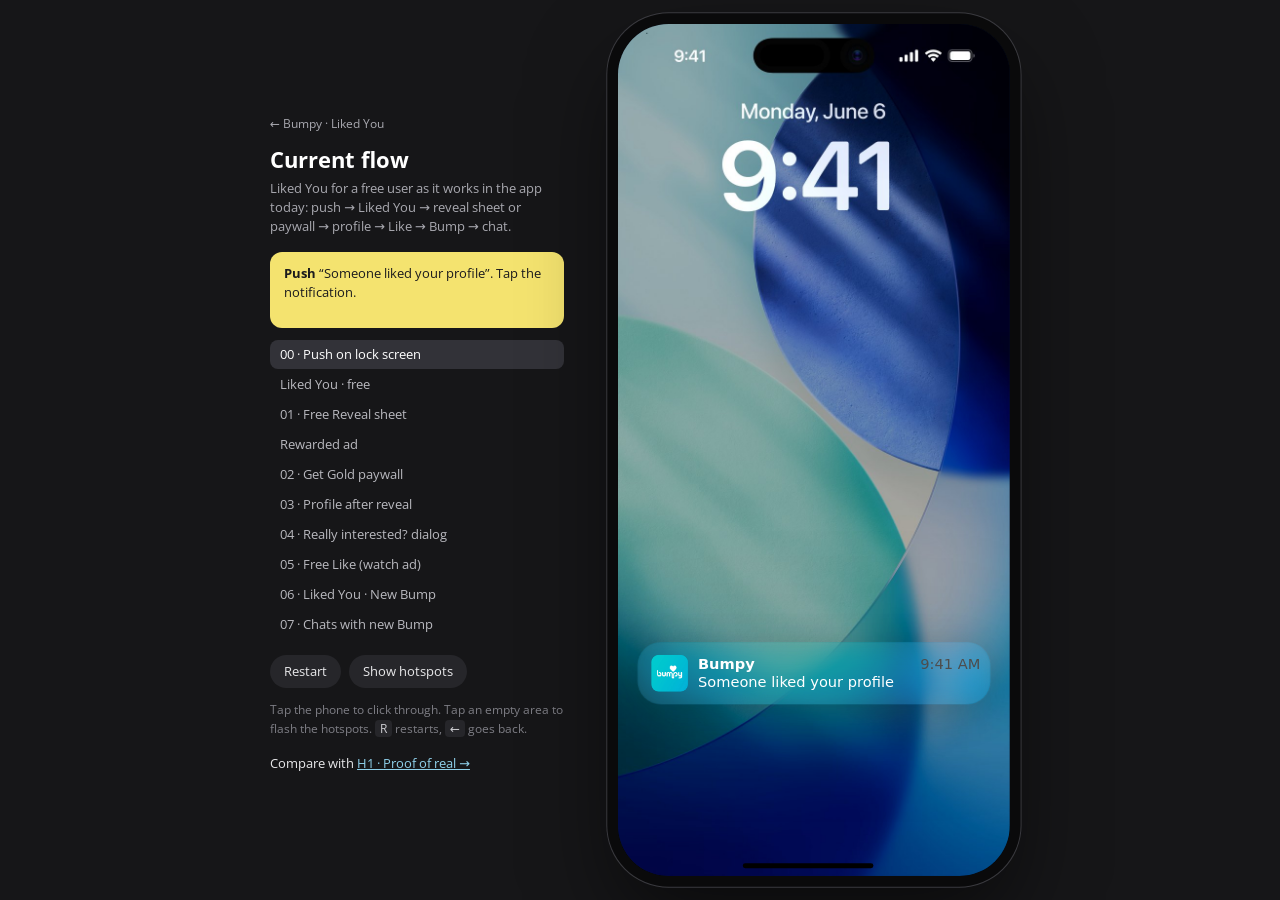
==== current/index.html @ 5156c0c7 "Add current-flow and H1 click-through prototypes HTML/CSS prototypes generated from the Figma file o" ====
<!doctype html>
<html lang="en">
<head>
<meta charset="utf-8">
<meta name="viewport" content="width=device-width, initial-scale=1, viewport-fit=cover">
<title>Bumpy · Liked You · current flow</title>
<link rel="stylesheet" href="../css/tokens.css">
<link rel="stylesheet" href="../css/ui.css">
</head>
<body>
<main class="stage">
  <aside class="panel">
    <a class="back-link" href="../">← Bumpy · Liked You</a>
    <h1>Current flow</h1>
    <p class="lead">Liked You for a free user as it works in the app today: push → Liked You → reveal sheet or paywall → profile → Like → Bump → chat.</p>
    
    <div class="note" id="note" aria-live="polite"></div>
    <ol class="screens" id="screens"></ol>
    <div class="row">
      <button class="chip-btn" id="restart" type="button">Restart</button>
      <button class="chip-btn" id="hotspots" type="button" aria-pressed="false">Show hotspots</button>
    </div>
    <p class="hint">Tap the phone to click through. Tap an empty area to flash the hotspots. <kbd>R</kbd> restarts, <kbd>←</kbd> goes back.</p>
    <p class="other">Compare with <a href="../h1/">H1 · Proof of real →</a></p>
  </aside>
  <div class="device-wrap"><div class="device" id="device">
<section class="screen" id="s-209-1763" data-id="209:1763" data-slug="00-push-on-lock-screen" data-title="00 · Push on lock screen" style="background:var(--color-bg-inverse)"><div class="n home-ind" data-name="Home Indicator" style="left:0px;top:840px;width:390px;height:34px"><i></i></div><div class="n lockscreen" data-name="Lock Screen" style="left:0;top:0;width:402px;height:874px"></div><div class="n hot" data-name="Notifications" data-go="25:303" data-tt="dissolve" data-dir="" data-td="0.25" style="left:0px;top:614px;width:402px;height:104px;border-radius:5px"><div class="n" data-name="Shadow" style="left:0px;top:-10px;width:402px;height:131px;background:rgb(0 0 0 / 0.05);filter:blur(50px)"></div><div class="n" data-name="Notification - Collapsed" style="left:20px;top:20px;width:362px;height:64px;border-radius:24px"><div class="n" data-name="Clear Glass" style="left:0px;top:0px;width:362px;height:64px"><div class="n" data-name="Glass Effect" style="left:0px;top:0px;width:362px;height:64px;border-radius:24px;background:rgb(255 255 255 / 0.07);box-shadow:0px 8px 40px 0px rgb(0 0 0 / 0.2);-webkit-backdrop-filter:blur(14px) saturate(1.8);backdrop-filter:blur(14px) saturate(1.8)"></div></div><div class="n" data-name="Icon" style="left:14px;top:13px;width:38px;height:38px;overflow:hidden"><div class="n" data-name="Custom-Icon-Default" style="left:0px;top:0px;width:38px;height:38px;border-radius:8px;background:url('../assets/img/app-icon.png') center / cover no-repeat"></div></div><div class="n" data-name="Frame" style="left:62px;top:15px;width:286px;height:35px"><div class="n" data-name="Title and Description" style="left:0px;top:0px;width:218px;height:35px"><div class="n" data-name="Title" style="left:0px;top:0px;width:236px;height:18px;font-family:-apple-system, BlinkMacSystemFont, 'SF Pro Text', system-ui, sans-serif;font-weight:600;font-size:15px;line-height:17px;color:#ffffff">Bumpy</div><div class="n" data-name="Description" style="left:0px;top:17px;width:310px;height:18px;font-family:-apple-system, BlinkMacSystemFont, 'SF Pro Text', system-ui, sans-serif;font-weight:400;font-size:15px;line-height:18px;color:#ffffff">Someone liked your profile</div></div><div class="n" data-name="Time and Image" style="left:228px;top:0px;width:58px;height:17px"><div class="n" data-name="Time" style="left:0px;top:0px;width:58px;height:17px"><div class="n" data-name="Time" style="left:0px;top:0px;width:58px;height:17px;font-family:-apple-system, BlinkMacSystemFont, 'SF Pro Text', system-ui, sans-serif;font-weight:400;font-size:15px;line-height:17px;color:#4d4d4d;text-align:right;white-space:nowrap">9:41 AM</div></div></div></div></div></div></section>
<section class="screen" id="s-25-303" data-id="25:303" data-slug="liked-you-free" data-title="Liked You · free" style="background:var(--color-bg-screen)"><div class="n" data-name="Likes Grid" style="left:16px;top:328px;width:370px;height:528px"><div class="n hot" data-name="Like Card · Blurred" data-go="53:897" data-tt="move_in" data-dir="top" data-td="0.3" style="left:0px;top:0px;width:181px;height:260px;border-radius:12px;overflow:hidden;background:var(--color-bg-placeholder)"><div class="n" data-name="Photo" style="left:0px;top:0px;width:181px;height:260px;overflow:hidden;background:url('../assets/photos/ayesha.jpg') center / cover no-repeat"></div><div class="n" data-name="Blur" style="left:0px;top:0px;width:181px;height:260px;overflow:hidden;background:var(--color-overlay-blur);-webkit-backdrop-filter:var(--blur-24);backdrop-filter:var(--blur-24)"></div><img class="n flag" data-name="Flag" alt="" src="../assets/flags/be.png" style="left:12px;top:12px;width:28px;height:28px"><div class="n" data-name="Info" style="left:12px;top:192px;width:157px;height:56px"><div class="n" data-name="Interest Tag" style="left:0px;top:0px;width:125px;height:32px;border-radius:9999px;background:var(--color-tag-interest)"><img class="n" data-name="Emoji" alt="" src="../assets/emoji/biking.png" style="left:8px;top:8px;width:16px;height:16px"><div class="n t-body-12-regular" data-name="Label" style="left:28px;top:8px;width:89px;height:16px;color:var(--color-text-primary);white-space:nowrap">Healthy lifestyle</div><div class="n" data-name="Shared Avatar" style="left:116px;top:-8px;width:24px;height:24px;border-radius:9999px;overflow:hidden;background:url('../assets/photos/avatar.jpg') center / cover no-repeat;box-shadow:inset 0 0 0 1px var(--color-bg-surface)"></div></div><div class="n" data-name="Profile Meta" style="left:0px;top:40px;width:157px;height:16px"><div class="n" data-name="Name" style="left:0px;top:4px;width:76px;height:8px;border-radius:4px;background:var(--color-bg-placeholder)"></div><img class="n" data-name="Verified" alt="" src="../assets/icons/verified.png" style="left:80px;top:0px;width:16px;height:16px"><img class="n" data-name="Online" alt="" src="../assets/icons/online.png" style="left:100px;top:0px;width:16px;height:16px"></div></div></div><div class="n hot" data-name="Like Card · Revealed" data-go="53:897" data-tt="move_in" data-dir="top" data-td="0.3" style="left:189px;top:0px;width:181px;height:260px;border-radius:12px;overflow:hidden;background:var(--color-bg-placeholder)"><div class="n" data-name="Photo" style="left:0px;top:0px;width:181px;height:260px;overflow:hidden;background:url('../assets/photos/jack.jpg') center / cover no-repeat"></div><img class="n flag" data-name="Flag" alt="" src="../assets/flags/cl.png" style="left:12px;top:12px;width:28px;height:28px"><div class="n" data-name="Info" style="left:12px;top:232px;width:157px;height:16px"><div class="n" data-name="Profile Meta" style="left:0px;top:0px;width:157px;height:16px"><div class="n" data-name="Name &amp; Age" style="left:0px;top:0px;width:47px;height:16px;overflow:hidden"><div class="n t-body-12-bold" data-name="Name" style="left:0px;top:0px;width:29px;height:16px;color:var(--color-text-on-media);white-space:nowrap">Jack,</div><div class="n t-body-12-bold" data-name="Age" style="left:33px;top:0px;width:14px;height:16px;color:var(--color-text-on-media);white-space:nowrap">30</div></div><img class="n" data-name="Verified" alt="" src="../assets/icons/verified.png" style="left:51px;top:0px;width:16px;height:16px"><img class="n" data-name="Online" alt="" src="../assets/icons/online.png" style="left:71px;top:0px;width:16px;height:16px"></div></div></div><div class="n hot" data-name="Like Card · Revealed" data-go="53:897" data-tt="move_in" data-dir="top" data-td="0.3" style="left:0px;top:268px;width:181px;height:260px;border-radius:12px;overflow:hidden;background:var(--color-bg-placeholder)"><div class="n" data-name="Photo" style="left:0px;top:0px;width:181px;height:260px;overflow:hidden;background:url('../assets/photos/chloe.jpg') center / cover no-repeat"></div><img class="n flag" data-name="Flag" alt="" src="../assets/flags/ba.png" style="left:12px;top:12px;width:28px;height:28px"><div class="n" data-name="Info" style="left:12px;top:232px;width:157px;height:16px"><div class="n" data-name="Profile Meta" style="left:0px;top:0px;width:157px;height:16px"><div class="n" data-name="Name &amp; Age" style="left:0px;top:0px;width:47px;height:16px;overflow:hidden"><div class="n t-body-12-bold" data-name="Name" style="left:0px;top:0px;width:29px;height:16px;color:var(--color-text-on-media);white-space:nowrap">Jack,</div><div class="n t-body-12-bold" data-name="Age" style="left:33px;top:0px;width:14px;height:16px;color:var(--color-text-on-media);white-space:nowrap">30</div></div><img class="n" data-name="Verified" alt="" src="../assets/icons/verified.png" style="left:51px;top:0px;width:16px;height:16px"><img class="n" data-name="Online" alt="" src="../assets/icons/online.png" style="left:71px;top:0px;width:16px;height:16px"></div></div></div><div class="n hot" data-name="Like Card · Revealed" data-go="53:897" data-tt="move_in" data-dir="top" data-td="0.3" style="left:189px;top:268px;width:181px;height:260px;border-radius:12px;overflow:hidden;background:var(--color-bg-placeholder)"><div class="n" data-name="Photo" style="left:0px;top:0px;width:181px;height:260px;overflow:hidden;background:url('../assets/photos/lena.jpg') center / cover no-repeat"></div><img class="n flag" data-name="Flag" alt="" src="../assets/flags/be.png" style="left:12px;top:12px;width:28px;height:28px"><div class="n" data-name="Info" style="left:12px;top:232px;width:157px;height:16px"><div class="n" data-name="Profile Meta" style="left:0px;top:0px;width:157px;height:16px"><div class="n" data-name="Name &amp; Age" style="left:0px;top:0px;width:47px;height:16px;overflow:hidden"><div class="n t-body-12-bold" data-name="Name" style="left:0px;top:0px;width:29px;height:16px;color:var(--color-text-on-media);white-space:nowrap">Jack,</div><div class="n t-body-12-bold" data-name="Age" style="left:33px;top:0px;width:14px;height:16px;color:var(--color-text-on-media);white-space:nowrap">30</div></div><img class="n" data-name="Verified" alt="" src="../assets/icons/verified.png" style="left:51px;top:0px;width:16px;height:16px"><img class="n" data-name="Online" alt="" src="../assets/icons/online.png" style="left:71px;top:0px;width:16px;height:16px"></div></div></div></div><div class="n" data-name="Gold Header" style="left:0px;top:0px;width:402px;height:272px;overflow:hidden;background:var(--gradient-gold)"><div class="n" data-name="Header Content" style="left:0px;top:116px;width:402px;height:112px"><div class="n" data-name="Icon Circle" style="left:179px;top:0px;width:44px;height:44px;border-radius:9999px;background:var(--color-bg-surface)"><i class="n i ic-hearts" data-name="Icon" style="left:6px;top:6px;width:32px;height:32px"></i></div><div class="n" data-name="Title Group" style="left:24px;top:60px;width:354px;height:52px"><div class="n t-title-22-semibold" data-name="Title" style="left:0px;top:0px;width:354px;height:28px;color:var(--color-text-primary);text-align:center">Liked you</div><div class="n t-body-12-semibold" data-name="Subtitle" style="left:67px;top:36px;width:220px;height:16px;color:var(--color-text-primary);white-space:nowrap">Upgrade to Gold to see who liked you!</div></div></div></div><div class="n" data-name="Top Tabs" style="left:0px;top:272px;width:402px;height:48px"><div class="n" data-name="Tab · Liked" style="left:0px;top:0px;width:134px;height:48px;box-shadow:inset 0 -1px 0 var(--color-border-tab-active)"><div class="n t-body-12-semibold" data-name="Label" style="left:43px;top:16px;width:32px;height:16px;color:var(--color-text-primary);white-space:nowrap">Liked</div><div class="n" data-name="Count" style="left:77px;top:16px;width:14px;height:16px"><div class="n t-body-12-semibold" data-name="Count" style="left:0px;top:0px;width:14px;height:16px;color:var(--color-text-primary);white-space:nowrap">24</div></div></div><div class="n" data-name="Tab · Viewed" style="left:134px;top:0px;width:134px;height:48px"><div class="n t-body-12-semibold" data-name="Label" style="left:42px;top:16px;width:42px;height:16px;color:var(--color-text-disabled);white-space:nowrap">Viewed</div><div class="n" data-name="Count" style="left:86px;top:16px;width:7px;height:16px"><div class="n t-body-12-semibold" data-name="Count" style="left:0px;top:0px;width:7px;height:16px;color:var(--color-text-disabled);white-space:nowrap">8</div><div class="n" data-name="Badge Dot" style="left:9px;top:-8px;width:8px;height:8px;border-radius:9999px;background:var(--color-accent-like)"></div></div></div><div class="n" data-name="Tab · Sent" style="left:268px;top:0px;width:134px;height:48px"><div class="n t-body-12-semibold" data-name="Label" style="left:50px;top:16px;width:26px;height:16px;color:var(--color-text-disabled);white-space:nowrap">Sent</div><div class="n" data-name="Count" style="left:78px;top:16px;width:7px;height:16px"><div class="n t-body-12-semibold" data-name="Count" style="left:0px;top:0px;width:7px;height:16px;color:var(--color-text-disabled);white-space:nowrap">1</div></div></div></div><div class="n" data-name="Navigation Bar" style="left:0px;top:0px;width:402px;height:115px"><div class="n status-bar" data-name="Status Bar" style="left:0px;top:0px;width:402px;height:59px"><span class="sb-time">9:41</span><span class="sb-levels"><svg class="sb-cell" width="19" height="12" viewBox="0 0 20 13"><path fill="currentColor" fill-rule="evenodd" d="M19.2 1.15C19.2.51 18.72 0 18.13 0h-1.06C16.48 0 16 .51 16 1.15v9.93c0 .63.48 1.15 1.07 1.15h1.06c.59 0 1.07-.52 1.07-1.15V1.15ZM11.77 2.45h1.06c.59 0 1.07.52 1.07 1.17v7.43c0 .65-.48 1.18-1.07 1.18h-1.06c-.6 0-1.07-.53-1.07-1.18V3.62c0-.65.48-1.17 1.07-1.17ZM7.43 5.09H6.37c-.59 0-1.07.54-1.07 1.19v4.76c0 .65.48 1.19 1.07 1.19h1.06c.59 0 1.07-.54 1.07-1.19V6.28c0-.65-.48-1.19-1.07-1.19ZM2.13 7.54H1.07C.48 7.54 0 8.06 0 8.71v2.34c0 .65.48 1.17 1.07 1.17h1.06c.59 0 1.07-.52 1.07-1.17V8.71c0-.65-.48-1.17-1.07-1.17Z"/></svg><svg class="sb-wifi" width="17" height="12" viewBox="0 0 18 13"><path fill="currentColor" fill-rule="evenodd" d="M8.57 2.47c2.49 0 4.88.92 6.68 2.57.14.13.35.13.49 0l1.3-1.27a.35.35 0 0 0 0-.49C12.3-1.09 4.84-1.09.11 3.28a.35.35 0 0 0 0 .49l1.3 1.27c.13.13.35.13.48 0a9.87 9.87 0 0 1 6.68-2.57Zm0 4.22c1.36 0 2.67.51 3.67 1.43.14.13.35.13.48 0l1.29-1.32a.36.36 0 0 0 0-.52 7.98 7.98 0 0 0-10.87 0 .36.36 0 0 0 0 .52l1.28 1.32c.13.13.35.13.48 0a5.4 5.4 0 0 1 3.67-1.43Zm2.52 2.79a.36.36 0 0 1-.1.28l-2.18 2.46a.33.33 0 0 1-.48 0L6.15 9.76a.36.36 0 0 1 .01-.56c1.39-1.31 3.43-1.31 4.82 0 .07.07.11.17.11.28Z"/></svg><span class="sb-batt"><i></i></span></span></div><div class="n" data-name="Top Bar" style="left:0px;top:59px;width:402px;height:56px"><div class="n" data-name="Slot · Left (empty)" style="left:8px;top:6px;width:44px;height:44px;overflow:hidden"></div><div class="n tone-active" data-name="Icon Button · Filters" style="left:358px;top:10px;width:36px;height:36px"><i class="n i ic-filters" data-name="Icon" style="left:6px;top:6px;width:24px;height:24px"></i></div></div></div><div class="n" data-name="Tab Bar" style="left:0px;top:784px;width:402px;height:90px;background:var(--color-bg-surface)"><div class="n" data-name="Tab Bar Items" style="left:0px;top:0px;width:402px;height:56px"><div class="n tone-inactive" data-name="Tab Bar Item · Profile" style="left:4px;top:0px;width:79px;height:56px"><i class="n i ic-profile" data-name="Icon" style="left:23px;top:4px;width:32px;height:32px"></i><div class="n t-caption-10-semibold" data-name="Label" style="left:0px;top:36px;width:79px;height:16px;color:var(--tone-label);text-align:center">Profile</div></div><div class="n tone-inactive" data-name="Tab Bar Item · Map" style="left:83px;top:0px;width:79px;height:56px"><i class="n i ic-map" data-name="Icon" style="left:23px;top:4px;width:32px;height:32px"></i><div class="n t-caption-10-semibold" data-name="Label" style="left:0px;top:36px;width:79px;height:16px;color:var(--tone-label);text-align:center">Map</div></div><div class="n tone-inactive" data-name="Tab Bar Item · People" style="left:162px;top:0px;width:79px;height:56px"><i class="n i ic-people" data-name="Icon" style="left:23px;top:4px;width:32px;height:32px"></i><div class="n t-caption-10-semibold" data-name="Label" style="left:0px;top:36px;width:79px;height:16px;color:var(--tone-label);text-align:center">People</div></div><div class="n tone-active" data-name="Tab Bar Item · Liked You" style="left:240px;top:0px;width:79px;height:56px"><i class="n i ic-hearts" data-name="Icon/Hearts" style="left:24px;top:4px;width:32px;height:32px"></i><div class="n t-caption-10-semibold" data-name="Label" style="left:0px;top:36px;width:79px;height:16px;color:var(--tone-label);text-align:center">Liked You</div><div class="n" data-name="Badge Dot" style="left:55px;top:4px;width:6px;height:6px;border-radius:9999px;background:var(--color-accent-like)"></div></div><div class="n tone-inactive" data-name="Tab Bar Item · Chats" style="left:319px;top:0px;width:79px;height:56px"><i class="n i ic-chats" data-name="Icon" style="left:24px;top:4px;width:32px;height:32px"></i><div class="n t-caption-10-semibold" data-name="Label" style="left:0px;top:36px;width:79px;height:16px;color:var(--tone-label);text-align:center">Chats</div></div></div><div class="n home-ind" data-name="Home Indicator" style="left:0px;top:56px;width:402px;height:34px"><i></i></div></div><div class="n hot" data-name="Button · See who liked you" data-go="53:940" data-tt="move_in" data-dir="top" data-td="0.3" style="left:24px;top:720px;width:354px;height:52px;border-radius:8px;overflow:hidden;background:var(--gradient-gold)"><div class="n t-button-14-bold" data-name="Label" style="left:114px;top:16px;width:126px;height:20px;color:var(--color-text-primary);white-space:nowrap">See who liked you</div></div></section>
<section class="screen" id="s-53-897" data-id="53:897" data-slug="01-free-reveal-sheet" data-title="01 · Free Reveal sheet" style="background:var(--color-bg-inverse)"><div class="n" data-name="Underlying screen" style="left:16px;top:60px;width:370px;height:24px;border-radius:12px 12px 0px 0px;overflow:hidden;background:var(--gradient-gold)"></div><div class="n" data-name="Sheet" style="left:0px;top:70px;width:402px;height:804px;border-radius:12px 12px 0px 0px;overflow:hidden;background:var(--color-bg-surface)"><div class="n" data-name="Photo" style="left:0px;top:0px;width:402px;height:402px;overflow:hidden;background:url('../assets/photos/ayesha.jpg') 0px -60.36px / 402px 603.6px no-repeat"></div><div class="n" data-name="Blur" style="left:0px;top:0px;width:402px;height:402px;overflow:hidden"><div class="n" data-name="Layer" style="left:0px;top:0px;width:402px;height:402px;overflow:hidden;background:var(--color-overlay-blur);-webkit-backdrop-filter:var(--blur-24);backdrop-filter:var(--blur-24)"></div></div><div class="n tone-media hot" data-name="Close" data-go="25:303" data-tt="move_out" data-dir="bottom" data-td="0.25" style="left:8px;top:8px;width:36px;height:36px"><i class="n i ic-close" data-name="Icon" style="left:6px;top:6px;width:24px;height:24px"></i></div><div class="n" data-name="Interest Tag" style="left:17px;top:273px;width:125px;height:32px;border-radius:9999px;background:var(--color-tag-interest)"><img class="n" data-name="Emoji" alt="" src="../assets/emoji/biceps.png" style="left:8px;top:8px;width:16px;height:16px"><div class="n t-body-12-regular" data-name="Label" style="left:28px;top:8px;width:89px;height:16px;color:var(--color-text-primary);white-space:nowrap">Healthy lifestyle</div><div class="n" data-name="Shared Avatar" style="left:116px;top:-8px;width:24px;height:24px;border-radius:9999px;overflow:hidden;background:url('../assets/photos/avatar.jpg') center / cover no-repeat;box-shadow:inset 0 0 0 1px var(--color-bg-surface)"></div></div><div class="n" data-name="Name (hidden)" style="left:20px;top:333px;width:144px;height:20px;border-radius:9999px;background:var(--color-bg-placeholder)"></div><div class="n" data-name="Bio (hidden)" style="left:20px;top:362px;width:112px;height:8px;border-radius:4px;background:var(--color-bg-placeholder)"></div><img class="n" data-name="Verified" alt="" src="../assets/icons/verified.png" style="left:174px;top:333px;width:20px;height:20px"><div class="n" data-name="Offer Panel" style="left:0px;top:402px;width:402px;height:402px;background:var(--color-bg-surface)"><div class="n t-title-16-semibold" data-name="Title" style="left:16px;top:24px;width:370px;height:48px;color:var(--color-text-primary);text-align:center">Want a free Reveal?<br>Watch a short ad.</div><div class="n" data-name="Actions" style="left:16px;top:174px;width:370px;height:164px;overflow:hidden"><div class="n hot" data-name="Primary Action" data-go="219:2241" data-tt="dissolve" data-dir="" data-td="0.25" style="left:0px;top:0px;width:370px;height:52px;border-radius:8px;overflow:hidden;background:var(--color-action-primary)"><div class="n t-button-14-bold" data-name="Label" style="left:152px;top:16px;width:67px;height:20px;color:var(--color-text-on-media);white-space:nowrap">Watch Ad</div></div><div class="n" data-name="Or" style="left:0px;top:72px;width:370px;height:20px"><div class="n t-body-14-regular" data-name="Label" style="left:178px;top:0px;width:15px;height:20px;color:var(--color-text-secondary);white-space:nowrap">or</div></div><div class="n hot" data-name="Gold Action" data-go="53:940" data-tt="push" data-dir="left" data-td="0.3" style="left:0px;top:112px;width:370px;height:52px;border-radius:8px;overflow:hidden;background:var(--gradient-gold)"><div class="n t-button-14-bold" data-name="Label" style="left:122px;top:16px;width:126px;height:20px;color:var(--color-text-primary);white-space:nowrap">See who liked you</div></div></div></div></div><div class="n home-ind" data-name="Home Indicator" style="left:0px;top:840px;width:390px;height:34px"><i></i></div></section>
<section class="screen" id="s-219-2241" data-id="219:2241" data-slug="rewarded-ad" data-title="Rewarded ad" data-after="3000" data-after-go="53:1013" data-after-tt="dissolve" style="background:var(--color-bg-inverse)"><div class="n" data-name="Ad video" style="left:0px;top:157px;width:402px;height:560px;overflow:hidden;background:var(--color-bg-media-placeholder)"><div class="n t-title-20-bold" data-name="Label" style="left:158px;top:266px;width:86px;height:28px;opacity:0.4;color:var(--color-text-on-media);white-space:nowrap">Video ad</div></div><div class="n" data-name="Ad Timer" style="left:16px;top:72px;width:37px;height:24px;border-radius:9999px;overflow:hidden;background:color-mix(in srgb, var(--color-overlay-scrim) 40.0%, transparent)"><div class="n t-caption-10-semibold" data-name="Label" style="left:12px;top:4px;width:13px;height:16px;color:var(--color-text-on-media);white-space:nowrap">Ad</div></div><div class="n home-ind" data-name="Home Indicator" style="left:0px;top:840px;width:390px;height:34px"><i></i></div></section>
<section class="screen" id="s-53-940" data-id="53:940" data-slug="02-get-gold-paywall" data-title="02 · Get Gold paywall" style="background:var(--gradient-gold)"><div class="n status-bar" data-name="Status Bar" style="left:0px;top:0px;width:402px;height:59px"><span class="sb-time">9:41</span><span class="sb-levels"><svg class="sb-cell" width="19" height="12" viewBox="0 0 20 13"><path fill="currentColor" fill-rule="evenodd" d="M19.2 1.15C19.2.51 18.72 0 18.13 0h-1.06C16.48 0 16 .51 16 1.15v9.93c0 .63.48 1.15 1.07 1.15h1.06c.59 0 1.07-.52 1.07-1.15V1.15ZM11.77 2.45h1.06c.59 0 1.07.52 1.07 1.17v7.43c0 .65-.48 1.18-1.07 1.18h-1.06c-.6 0-1.07-.53-1.07-1.18V3.62c0-.65.48-1.17 1.07-1.17ZM7.43 5.09H6.37c-.59 0-1.07.54-1.07 1.19v4.76c0 .65.48 1.19 1.07 1.19h1.06c.59 0 1.07-.54 1.07-1.19V6.28c0-.65-.48-1.19-1.07-1.19ZM2.13 7.54H1.07C.48 7.54 0 8.06 0 8.71v2.34c0 .65.48 1.17 1.07 1.17h1.06c.59 0 1.07-.52 1.07-1.17V8.71c0-.65-.48-1.17-1.07-1.17Z"/></svg><svg class="sb-wifi" width="17" height="12" viewBox="0 0 18 13"><path fill="currentColor" fill-rule="evenodd" d="M8.57 2.47c2.49 0 4.88.92 6.68 2.57.14.13.35.13.49 0l1.3-1.27a.35.35 0 0 0 0-.49C12.3-1.09 4.84-1.09.11 3.28a.35.35 0 0 0 0 .49l1.3 1.27c.13.13.35.13.48 0a9.87 9.87 0 0 1 6.68-2.57Zm0 4.22c1.36 0 2.67.51 3.67 1.43.14.13.35.13.48 0l1.29-1.32a.36.36 0 0 0 0-.52 7.98 7.98 0 0 0-10.87 0 .36.36 0 0 0 0 .52l1.28 1.32c.13.13.35.13.48 0a5.4 5.4 0 0 1 3.67-1.43Zm2.52 2.79a.36.36 0 0 1-.1.28l-2.18 2.46a.33.33 0 0 1-.48 0L6.15 9.76a.36.36 0 0 1 .01-.56c1.39-1.31 3.43-1.31 4.82 0 .07.07.11.17.11.28Z"/></svg><span class="sb-batt"><i></i></span></span></div><div class="n tone-active hot" data-name="Close" data-go="25:303" data-tt="move_out" data-dir="bottom" data-td="0.25" style="left:8px;top:55px;width:36px;height:36px"><i class="n i ic-close" data-name="Icon" style="left:6px;top:6px;width:24px;height:24px"></i></div><div class="n t-body-14-semibold" data-name="Title" style="left:0px;top:67px;width:402px;height:20px;color:var(--color-text-primary);text-align:center">Get Gold</div><div class="n" data-name="Avatar" style="left:167px;top:156px;width:68px;height:68px"><div class="n" data-name="Photo" style="left:0px;top:0px;width:68px;height:68px;border-radius:9999px;overflow:hidden;background:url('../assets/photos/chloe.jpg') 0px -4.25px / 68px 85px no-repeat;box-shadow:inset 0 0 0 2px var(--color-bg-surface)"></div><img class="n" data-name="Verified" alt="" src="../assets/icons/verified.png" style="left:52px;top:0px;width:16px;height:16px"></div><div class="n" data-name="Avatar Blur" style="left:169px;top:158px;width:64px;height:64px;border-radius:9999px;overflow:hidden"><div class="n" data-name="Layer" style="left:0px;top:0px;width:64px;height:64px;border-radius:9999px;overflow:hidden;background:var(--color-overlay-blur);-webkit-backdrop-filter:var(--blur-12);backdrop-filter:var(--blur-12)"></div></div><div class="n t-title-18-bold" data-name="Headline" style="left:0px;top:244px;width:402px;height:48px;color:var(--color-text-primary);text-align:center">See who liked you.<br>Already 1.</div><div class="n" data-name="Page Indicator" style="left:80px;top:355px;width:240px;height:6px"><div class="n" data-name="Dot 1" style="left:0px;top:0px;width:6px;height:6px;border-radius:9999px;background:var(--color-indicator-active)"></div><div class="n" data-name="Dot 2" style="left:18px;top:0px;width:6px;height:6px;border-radius:9999px;background:var(--color-indicator-inactive)"></div><div class="n" data-name="Dot 3" style="left:36px;top:0px;width:6px;height:6px;border-radius:9999px;background:var(--color-indicator-inactive)"></div><div class="n" data-name="Dot 4" style="left:54px;top:0px;width:6px;height:6px;border-radius:9999px;background:var(--color-indicator-inactive)"></div><div class="n" data-name="Dot 5" style="left:72px;top:0px;width:6px;height:6px;border-radius:9999px;background:var(--color-indicator-inactive)"></div><div class="n" data-name="Dot 6" style="left:90px;top:0px;width:6px;height:6px;border-radius:9999px;background:var(--color-indicator-inactive)"></div><div class="n" data-name="Dot 7" style="left:108px;top:0px;width:6px;height:6px;border-radius:9999px;background:var(--color-indicator-inactive)"></div><div class="n" data-name="Dot 8" style="left:126px;top:0px;width:6px;height:6px;border-radius:9999px;background:var(--color-indicator-inactive)"></div><div class="n" data-name="Dot 9" style="left:144px;top:0px;width:6px;height:6px;border-radius:9999px;background:var(--color-indicator-inactive)"></div><div class="n" data-name="Dot 10" style="left:162px;top:0px;width:6px;height:6px;border-radius:9999px;background:var(--color-indicator-inactive)"></div><div class="n" data-name="Dot 11" style="left:180px;top:0px;width:6px;height:6px;border-radius:9999px;background:var(--color-indicator-inactive)"></div><div class="n" data-name="Dot 12" style="left:198px;top:0px;width:6px;height:6px;border-radius:9999px;background:var(--color-indicator-inactive)"></div><div class="n" data-name="Dot 13" style="left:216px;top:0px;width:6px;height:6px;border-radius:9999px;background:var(--color-indicator-inactive)"></div><div class="n" data-name="Dot 14" style="left:234px;top:0px;width:6px;height:6px;border-radius:9999px;background:var(--color-indicator-inactive)"></div></div><div class="n" data-name="Plan · 1 week" style="left:141px;top:404px;width:120px;height:196px;border-radius:12px;overflow:hidden;background:var(--color-bg-surface);box-shadow:inset 0 0 0 2px var(--color-border-strong)"><div class="n" data-name="Badge" style="left:2px;top:2px;width:116px;height:20px;overflow:hidden;background:var(--color-bg-inverse)"><div class="n t-caption-10-bold" data-name="Badge Label" style="left:19px;top:2px;width:79px;height:16px;color:var(--color-text-on-media);white-space:nowrap">MOST POPULAR</div></div><div class="n" data-name="Body" style="left:2px;top:22px;width:116px;height:172px;overflow:hidden"><div class="n t-display-28-bold" data-name="Count" style="left:50px;top:44px;width:17px;height:36px;color:var(--color-text-primary);white-space:nowrap">1</div><div class="n t-body-14-regular" data-name="Period" style="left:41px;top:84px;width:34px;height:20px;color:var(--color-text-primary);white-space:nowrap">week</div><div class="n t-body-14-semibold" data-name="Price" style="left:40px;top:108px;width:36px;height:20px;color:var(--color-text-primary);white-space:nowrap">€5,99</div></div></div><div class="n" data-name="Plan · 1 month" style="left:273px;top:420px;width:100px;height:164px;border-radius:12px;overflow:hidden;background:var(--color-bg-button-secondary)"><div class="n" data-name="Body" style="left:0px;top:0px;width:100px;height:164px;overflow:hidden"><div class="n t-title-20-bold" data-name="Count" style="left:44px;top:38px;width:12px;height:28px;color:var(--color-text-primary);white-space:nowrap">1</div><div class="n t-body-12-regular" data-name="Period" style="left:31px;top:70px;width:38px;height:16px;color:var(--color-text-primary);white-space:nowrap">month</div><div class="n t-body-12-regular" data-name="Price" style="left:35px;top:90px;width:31px;height:16px;color:var(--color-text-primary);white-space:nowrap">€9,99</div><div class="n t-body-12-bold" data-name="Save" style="left:21px;top:110px;width:58px;height:16px;color:var(--color-text-primary);white-space:nowrap">SAVE 59%</div></div></div><div class="n" data-name="Plan · 3 months" style="left:393px;top:420px;width:100px;height:164px;border-radius:12px;overflow:hidden;background:var(--color-bg-button-secondary)"><div class="n" data-name="Body" style="left:0px;top:0px;width:100px;height:164px;overflow:hidden"><div class="n t-title-20-bold" data-name="Count" style="left:44px;top:38px;width:12px;height:28px;color:var(--color-text-primary);white-space:nowrap">3</div><div class="n t-body-12-regular" data-name="Period" style="left:28px;top:70px;width:44px;height:16px;color:var(--color-text-primary);white-space:nowrap">months</div><div class="n t-body-12-regular" data-name="Price" style="left:31px;top:90px;width:38px;height:16px;color:var(--color-text-primary);white-space:nowrap">€24,99</div><div class="n t-body-12-bold" data-name="Save" style="left:21px;top:110px;width:58px;height:16px;color:var(--color-text-primary);white-space:nowrap">SAVE 66%</div></div></div><div class="n t-caption-10-regular" data-name="Legal" style="left:18px;top:621px;width:366px;height:24px;color:var(--color-text-primary);text-align:center"><span>By tapping “Continue”, you will be charged and your subscription will auto-renew unless canceled via App Store settings. You agree to our </span><span class="t-caption-10-link" style="text-decoration:underline">Terms</span><span> and </span><span class="t-caption-10-link" style="text-decoration:underline">Privacy Policy.</span></div><div class="n" data-name="Continue" style="left:18px;top:772px;width:366px;height:52px;border-radius:8px;overflow:hidden;background:var(--color-bg-button-secondary);box-shadow:inset 0 0 0 1px var(--color-border-strong)"><div class="n t-button-14-bold" data-name="Label" style="left:151px;top:16px;width:64px;height:20px;color:var(--color-text-primary);white-space:nowrap">Continue</div></div><div class="n home-ind" data-name="Home Indicator" style="left:0px;top:840px;width:390px;height:34px"><i></i></div></section>
<section class="screen" id="s-53-1013" data-id="53:1013" data-slug="03-profile-after-reveal" data-title="03 · Profile after reveal" style="background:var(--color-bg-screen)"><div class="n bg-clone" data-name="Background · Liked You" style="left:0;top:0;width:402px;height:874px;overflow:hidden;background:var(--color-bg-screen)"><div class="n" data-name="Likes Grid" style="left:16px;top:328px;width:370px;height:528px"><div class="n" data-name="Like Card · Blurred" style="left:0px;top:0px;width:181px;height:260px;border-radius:12px;overflow:hidden;background:var(--color-bg-placeholder)"><div class="n" data-name="Photo" style="left:0px;top:0px;width:181px;height:260px;overflow:hidden;background:url('../assets/photos/ayesha.jpg') center / cover no-repeat"></div><div class="n" data-name="Blur" style="left:0px;top:0px;width:181px;height:260px;overflow:hidden;background:var(--color-overlay-blur);-webkit-backdrop-filter:var(--blur-24);backdrop-filter:var(--blur-24)"></div><img class="n flag" data-name="Flag" alt="" src="../assets/flags/be.png" style="left:12px;top:12px;width:28px;height:28px"><div class="n" data-name="Info" style="left:12px;top:192px;width:157px;height:56px"><div class="n" data-name="Interest Tag" style="left:0px;top:0px;width:125px;height:32px;border-radius:9999px;background:var(--color-tag-interest)"><img class="n" data-name="Emoji" alt="" src="../assets/emoji/biking.png" style="left:8px;top:8px;width:16px;height:16px"><div class="n t-body-12-regular" data-name="Label" style="left:28px;top:8px;width:89px;height:16px;color:var(--color-text-primary);white-space:nowrap">Healthy lifestyle</div><div class="n" data-name="Shared Avatar" style="left:116px;top:-8px;width:24px;height:24px;border-radius:9999px;overflow:hidden;background:url('../assets/photos/avatar.jpg') center / cover no-repeat;box-shadow:inset 0 0 0 1px var(--color-bg-surface)"></div></div><div class="n" data-name="Profile Meta" style="left:0px;top:40px;width:157px;height:16px"><div class="n" data-name="Name" style="left:0px;top:4px;width:76px;height:8px;border-radius:4px;background:var(--color-bg-placeholder)"></div><img class="n" data-name="Verified" alt="" src="../assets/icons/verified.png" style="left:80px;top:0px;width:16px;height:16px"><img class="n" data-name="Online" alt="" src="../assets/icons/online.png" style="left:100px;top:0px;width:16px;height:16px"></div></div></div><div class="n" data-name="Like Card · Revealed" style="left:189px;top:0px;width:181px;height:260px;border-radius:12px;overflow:hidden;background:var(--color-bg-placeholder)"><div class="n" data-name="Photo" style="left:0px;top:0px;width:181px;height:260px;overflow:hidden;background:url('../assets/photos/jack.jpg') center / cover no-repeat"></div><img class="n flag" data-name="Flag" alt="" src="../assets/flags/cl.png" style="left:12px;top:12px;width:28px;height:28px"><div class="n" data-name="Info" style="left:12px;top:232px;width:157px;height:16px"><div class="n" data-name="Profile Meta" style="left:0px;top:0px;width:157px;height:16px"><div class="n" data-name="Name &amp; Age" style="left:0px;top:0px;width:47px;height:16px;overflow:hidden"><div class="n t-body-12-bold" data-name="Name" style="left:0px;top:0px;width:29px;height:16px;color:var(--color-text-on-media);white-space:nowrap">Jack,</div><div class="n t-body-12-bold" data-name="Age" style="left:33px;top:0px;width:14px;height:16px;color:var(--color-text-on-media);white-space:nowrap">30</div></div><img class="n" data-name="Verified" alt="" src="../assets/icons/verified.png" style="left:51px;top:0px;width:16px;height:16px"><img class="n" data-name="Online" alt="" src="../assets/icons/online.png" style="left:71px;top:0px;width:16px;height:16px"></div></div></div><div class="n" data-name="Like Card · Revealed" style="left:0px;top:268px;width:181px;height:260px;border-radius:12px;overflow:hidden;background:var(--color-bg-placeholder)"><div class="n" data-name="Photo" style="left:0px;top:0px;width:181px;height:260px;overflow:hidden;background:url('../assets/photos/chloe.jpg') center / cover no-repeat"></div><img class="n flag" data-name="Flag" alt="" src="../assets/flags/ba.png" style="left:12px;top:12px;width:28px;height:28px"><div class="n" data-name="Info" style="left:12px;top:232px;width:157px;height:16px"><div class="n" data-name="Profile Meta" style="left:0px;top:0px;width:157px;height:16px"><div class="n" data-name="Name &amp; Age" style="left:0px;top:0px;width:47px;height:16px;overflow:hidden"><div class="n t-body-12-bold" data-name="Name" style="left:0px;top:0px;width:29px;height:16px;color:var(--color-text-on-media);white-space:nowrap">Jack,</div><div class="n t-body-12-bold" data-name="Age" style="left:33px;top:0px;width:14px;height:16px;color:var(--color-text-on-media);white-space:nowrap">30</div></div><img class="n" data-name="Verified" alt="" src="../assets/icons/verified.png" style="left:51px;top:0px;width:16px;height:16px"><img class="n" data-name="Online" alt="" src="../assets/icons/online.png" style="left:71px;top:0px;width:16px;height:16px"></div></div></div><div class="n" data-name="Like Card · Revealed" style="left:189px;top:268px;width:181px;height:260px;border-radius:12px;overflow:hidden;background:var(--color-bg-placeholder)"><div class="n" data-name="Photo" style="left:0px;top:0px;width:181px;height:260px;overflow:hidden;background:url('../assets/photos/lena.jpg') center / cover no-repeat"></div><img class="n flag" data-name="Flag" alt="" src="../assets/flags/be.png" style="left:12px;top:12px;width:28px;height:28px"><div class="n" data-name="Info" style="left:12px;top:232px;width:157px;height:16px"><div class="n" data-name="Profile Meta" style="left:0px;top:0px;width:157px;height:16px"><div class="n" data-name="Name &amp; Age" style="left:0px;top:0px;width:47px;height:16px;overflow:hidden"><div class="n t-body-12-bold" data-name="Name" style="left:0px;top:0px;width:29px;height:16px;color:var(--color-text-on-media);white-space:nowrap">Jack,</div><div class="n t-body-12-bold" data-name="Age" style="left:33px;top:0px;width:14px;height:16px;color:var(--color-text-on-media);white-space:nowrap">30</div></div><img class="n" data-name="Verified" alt="" src="../assets/icons/verified.png" style="left:51px;top:0px;width:16px;height:16px"><img class="n" data-name="Online" alt="" src="../assets/icons/online.png" style="left:71px;top:0px;width:16px;height:16px"></div></div></div></div><div class="n" data-name="Gold Header" style="left:0px;top:0px;width:402px;height:272px;overflow:hidden;background:var(--gradient-gold)"><div class="n" data-name="Header Content" style="left:0px;top:116px;width:402px;height:112px"><div class="n" data-name="Icon Circle" style="left:179px;top:0px;width:44px;height:44px;border-radius:9999px;background:var(--color-bg-surface)"><i class="n i ic-hearts" data-name="Icon" style="left:6px;top:6px;width:32px;height:32px"></i></div><div class="n" data-name="Title Group" style="left:24px;top:60px;width:354px;height:52px"><div class="n t-title-22-semibold" data-name="Title" style="left:0px;top:0px;width:354px;height:28px;color:var(--color-text-primary);text-align:center">Liked you</div><div class="n t-body-12-semibold" data-name="Subtitle" style="left:67px;top:36px;width:220px;height:16px;color:var(--color-text-primary);white-space:nowrap">Upgrade to Gold to see who liked you!</div></div></div></div><div class="n" data-name="Top Tabs" style="left:0px;top:272px;width:402px;height:48px"><div class="n" data-name="Tab · Liked" style="left:0px;top:0px;width:134px;height:48px;box-shadow:inset 0 -1px 0 var(--color-border-tab-active)"><div class="n t-body-12-semibold" data-name="Label" style="left:43px;top:16px;width:32px;height:16px;color:var(--color-text-primary);white-space:nowrap">Liked</div><div class="n" data-name="Count" style="left:77px;top:16px;width:14px;height:16px"><div class="n t-body-12-semibold" data-name="Count" style="left:0px;top:0px;width:14px;height:16px;color:var(--color-text-primary);white-space:nowrap">24</div></div></div><div class="n" data-name="Tab · Viewed" style="left:134px;top:0px;width:134px;height:48px"><div class="n t-body-12-semibold" data-name="Label" style="left:42px;top:16px;width:42px;height:16px;color:var(--color-text-disabled);white-space:nowrap">Viewed</div><div class="n" data-name="Count" style="left:86px;top:16px;width:7px;height:16px"><div class="n t-body-12-semibold" data-name="Count" style="left:0px;top:0px;width:7px;height:16px;color:var(--color-text-disabled);white-space:nowrap">8</div><div class="n" data-name="Badge Dot" style="left:9px;top:-8px;width:8px;height:8px;border-radius:9999px;background:var(--color-accent-like)"></div></div></div><div class="n" data-name="Tab · Sent" style="left:268px;top:0px;width:134px;height:48px"><div class="n t-body-12-semibold" data-name="Label" style="left:50px;top:16px;width:26px;height:16px;color:var(--color-text-disabled);white-space:nowrap">Sent</div><div class="n" data-name="Count" style="left:78px;top:16px;width:7px;height:16px"><div class="n t-body-12-semibold" data-name="Count" style="left:0px;top:0px;width:7px;height:16px;color:var(--color-text-disabled);white-space:nowrap">1</div></div></div></div><div class="n" data-name="Navigation Bar" style="left:0px;top:0px;width:402px;height:115px"><div class="n status-bar" data-name="Status Bar" style="left:0px;top:0px;width:402px;height:59px"><span class="sb-time">9:41</span><span class="sb-levels"><svg class="sb-cell" width="19" height="12" viewBox="0 0 20 13"><path fill="currentColor" fill-rule="evenodd" d="M19.2 1.15C19.2.51 18.72 0 18.13 0h-1.06C16.48 0 16 .51 16 1.15v9.93c0 .63.48 1.15 1.07 1.15h1.06c.59 0 1.07-.52 1.07-1.15V1.15ZM11.77 2.45h1.06c.59 0 1.07.52 1.07 1.17v7.43c0 .65-.48 1.18-1.07 1.18h-1.06c-.6 0-1.07-.53-1.07-1.18V3.62c0-.65.48-1.17 1.07-1.17ZM7.43 5.09H6.37c-.59 0-1.07.54-1.07 1.19v4.76c0 .65.48 1.19 1.07 1.19h1.06c.59 0 1.07-.54 1.07-1.19V6.28c0-.65-.48-1.19-1.07-1.19ZM2.13 7.54H1.07C.48 7.54 0 8.06 0 8.71v2.34c0 .65.48 1.17 1.07 1.17h1.06c.59 0 1.07-.52 1.07-1.17V8.71c0-.65-.48-1.17-1.07-1.17Z"/></svg><svg class="sb-wifi" width="17" height="12" viewBox="0 0 18 13"><path fill="currentColor" fill-rule="evenodd" d="M8.57 2.47c2.49 0 4.88.92 6.68 2.57.14.13.35.13.49 0l1.3-1.27a.35.35 0 0 0 0-.49C12.3-1.09 4.84-1.09.11 3.28a.35.35 0 0 0 0 .49l1.3 1.27c.13.13.35.13.48 0a9.87 9.87 0 0 1 6.68-2.57Zm0 4.22c1.36 0 2.67.51 3.67 1.43.14.13.35.13.48 0l1.29-1.32a.36.36 0 0 0 0-.52 7.98 7.98 0 0 0-10.87 0 .36.36 0 0 0 0 .52l1.28 1.32c.13.13.35.13.48 0a5.4 5.4 0 0 1 3.67-1.43Zm2.52 2.79a.36.36 0 0 1-.1.28l-2.18 2.46a.33.33 0 0 1-.48 0L6.15 9.76a.36.36 0 0 1 .01-.56c1.39-1.31 3.43-1.31 4.82 0 .07.07.11.17.11.28Z"/></svg><span class="sb-batt"><i></i></span></span></div><div class="n" data-name="Top Bar" style="left:0px;top:59px;width:402px;height:56px"><div class="n" data-name="Slot · Left (empty)" style="left:8px;top:6px;width:44px;height:44px;overflow:hidden"></div><div class="n tone-active" data-name="Icon Button · Filters" style="left:358px;top:10px;width:36px;height:36px"><i class="n i ic-filters" data-name="Icon" style="left:6px;top:6px;width:24px;height:24px"></i></div></div></div><div class="n" data-name="Tab Bar" style="left:0px;top:784px;width:402px;height:90px;background:var(--color-bg-surface)"><div class="n" data-name="Tab Bar Items" style="left:0px;top:0px;width:402px;height:56px"><div class="n tone-inactive" data-name="Tab Bar Item · Profile" style="left:4px;top:0px;width:79px;height:56px"><i class="n i ic-profile" data-name="Icon" style="left:23px;top:4px;width:32px;height:32px"></i><div class="n t-caption-10-semibold" data-name="Label" style="left:0px;top:36px;width:79px;height:16px;color:var(--tone-label);text-align:center">Profile</div></div><div class="n tone-inactive" data-name="Tab Bar Item · Map" style="left:83px;top:0px;width:79px;height:56px"><i class="n i ic-map" data-name="Icon" style="left:23px;top:4px;width:32px;height:32px"></i><div class="n t-caption-10-semibold" data-name="Label" style="left:0px;top:36px;width:79px;height:16px;color:var(--tone-label);text-align:center">Map</div></div><div class="n tone-inactive" data-name="Tab Bar Item · People" style="left:162px;top:0px;width:79px;height:56px"><i class="n i ic-people" data-name="Icon" style="left:23px;top:4px;width:32px;height:32px"></i><div class="n t-caption-10-semibold" data-name="Label" style="left:0px;top:36px;width:79px;height:16px;color:var(--tone-label);text-align:center">People</div></div><div class="n tone-active" data-name="Tab Bar Item · Liked You" style="left:240px;top:0px;width:79px;height:56px"><i class="n i ic-hearts" data-name="Icon/Hearts" style="left:24px;top:4px;width:32px;height:32px"></i><div class="n t-caption-10-semibold" data-name="Label" style="left:0px;top:36px;width:79px;height:16px;color:var(--tone-label);text-align:center">Liked You</div><div class="n" data-name="Badge Dot" style="left:55px;top:4px;width:6px;height:6px;border-radius:9999px;background:var(--color-accent-like)"></div></div><div class="n tone-inactive" data-name="Tab Bar Item · Chats" style="left:319px;top:0px;width:79px;height:56px"><i class="n i ic-chats" data-name="Icon" style="left:24px;top:4px;width:32px;height:32px"></i><div class="n t-caption-10-semibold" data-name="Label" style="left:0px;top:36px;width:79px;height:16px;color:var(--tone-label);text-align:center">Chats</div></div></div><div class="n home-ind" data-name="Home Indicator" style="left:0px;top:56px;width:402px;height:34px"><i></i></div></div><div class="n" data-name="Button · See who liked you" style="left:24px;top:720px;width:354px;height:52px;border-radius:8px;overflow:hidden;background:var(--gradient-gold)"><div class="n t-button-14-bold" data-name="Label" style="left:114px;top:16px;width:126px;height:20px;color:var(--color-text-primary);white-space:nowrap">See who liked you</div></div></div><div class="n hot" data-name="Scrim 60%" data-go="25:303" data-tt="move_out" data-dir="bottom" data-td="0.25" style="left:0px;top:0px;width:402px;height:874px;overflow:hidden;background:color-mix(in srgb, var(--color-overlay-scrim) 60.0%, transparent)"></div><div class="n" data-name="Profile Sheet" style="left:9px;top:108px;width:384px;height:654px;border-radius:24px;overflow:hidden;background:var(--color-bg-surface)"><div class="n tone-media" data-name="Profile Header" style="left:0px;top:0px;width:384px;height:80px;background:linear-gradient(180.0deg, color-mix(in srgb, var(--color-overlay-scrim) 35.0%, transparent) 0%, color-mix(in srgb, rgb(0 0 0 / 0) 35.0%, transparent) 100%)"><div class="n" data-name="Flag Badge" style="left:16px;top:16px;width:42px;height:42px;border-radius:9999px;box-shadow:0 0 0 2px var(--color-status-verified)"><img class="n flag" data-name="Flag" alt="" src="../assets/flags/pk.png" style="left:0px;top:0px;width:42px;height:42px"><div class="n" data-name="Avatar/Size7" style="left:30px;top:-4px;width:16px;height:16px;overflow:hidden"><div class="n" data-name="Icon (Stroke)" style="left:2px;top:1px;width:12px;height:14px"><svg preserveAspectRatio="none" width="100%" height="100%" viewBox="0 0 12 15" fill="none" xmlns="http://www.w3.org/2000/svg"><path d="M11.6667 5.83333C11.6667 7.46461 10.9263 8.90483 9.89583 10.2428C8.87031 11.5744 7.50355 12.8701 6.18685 14.1868C5.99159 14.3821 5.67508 14.3821 5.47982 14.1868C4.16311 12.8701 2.79636 11.5744 1.77083 10.2428C0.740388 8.90483 0 7.46461 0 5.83333C0 2.61167 2.61167 0 5.83333 0C9.05499 0 11.6667 2.61167 11.6667 5.83333Z" fill="#15B9F3"/></svg></div><div class="n" data-name="Glyph" style="left:6px;top:5px;width:4px;height:3px"><svg preserveAspectRatio="none" width="100%" height="100%" viewBox="0 0 5 5" fill="none" xmlns="http://www.w3.org/2000/svg"><path d="M4.5 0.5L1.64286 3.83333L0.5 2.72222" stroke="white" stroke-linecap="round" stroke-linejoin="round"/></svg></div><div class="n" data-name="Icon" style="left:3px;top:1px;width:11px;height:13px"><svg preserveAspectRatio="none" width="100%" height="100%" viewBox="0 0 12 15" fill="none" xmlns="http://www.w3.org/2000/svg"><path d="M5.83333 13.8333C8.5 11.1667 11.1667 8.77885 11.1667 5.83333C11.1667 2.88781 8.77885 0.5 5.83333 0.5C2.88781 0.5 0.5 2.88781 0.5 5.83333C0.5 8.77885 3.16667 11.1667 5.83333 13.8333Z" stroke="white" stroke-linecap="round" stroke-linejoin="round"/></svg></div></div></div><div class="n" data-name="Info" style="left:70px;top:16px;width:258px;height:48px;overflow:hidden"><div class="n" data-name="Name Row" style="left:0px;top:0px;width:113px;height:24px;overflow:hidden"><div class="n t-title-18-regular" data-name="Name" style="left:0px;top:0px;width:91px;height:24px;color:var(--color-text-on-media);white-space:nowrap">Ayesha, 36</div><img class="n" data-name="Verified" alt="" src="../assets/icons/verified.png" style="left:97px;top:4px;width:16px;height:16px"></div><div class="n" data-name="Info Chip" style="left:0px;top:28px;width:110px;height:20px;border-radius:9999px"><div class="n" data-name="Background" style="left:0px;top:0px;width:110px;height:20px;border-radius:9999px;overflow:hidden;background:var(--color-bg-chip-on-media)"></div><div class="n" data-name="Emoji" style="left:6px;top:3px;width:14px;height:14px"><div class="n" data-name="Waving Hand" style="left:0px;top:0px;width:14px;height:14px;background:url('../assets/emoji/wave.png') center / cover no-repeat"></div></div><div class="n t-caption-10-semibold" data-name="Label" style="left:24px;top:2px;width:78px;height:16px;color:var(--color-text-on-media);white-space:nowrap">sent you a Hello</div></div></div><div class="n" data-name="Share" style="left:340px;top:16px;width:28px;height:28px;border-radius:9999px;overflow:hidden;background:var(--color-bg-chip-on-media)"><i class="n i ic-share" data-name="Icon" style="left:6px;top:6px;width:16px;height:16px"></i></div></div><div class="n" data-name="Body" style="left:0px;top:80px;width:384px;height:486px;overflow:hidden;background:url('../assets/photos/ayesha.jpg') 0px -33.72px / 384px 581.34px no-repeat"><div class="n" data-name="Scroll Indicator" style="left:372px;top:72px;width:4px;height:100px;border-radius:9999px;overflow:hidden;background:var(--color-bg-placeholder)"></div></div><div class="n" data-name="Action Bar" style="left:0px;top:566px;width:384px;height:88px;background:linear-gradient(180.0deg, color-mix(in srgb, rgb(0 0 0 / 0) 15.0%, transparent) 0%, color-mix(in srgb, var(--color-overlay-scrim) 15.0%, transparent) 100%)"><div class="n hot" data-name="Pass" data-go="25:303" data-tt="move_out" data-dir="bottom" data-td="0.25" style="left:92px;top:16px;width:56px;height:56px;border-radius:9999px;background:var(--color-bg-surface);box-shadow:var(--shadow-raised)"><img class="n" data-name="Icon" alt="" src="../assets/icons/pass.png" style="left:12px;top:12px;width:32px;height:32px"></div><div class="n hot" data-name="Like" data-go="53:1072" data-tt="dissolve" data-dir="" data-td="0.2" style="left:164px;top:16px;width:56px;height:56px;border-radius:9999px;background:var(--color-bg-surface);box-shadow:var(--shadow-raised)"><img class="n" data-name="Icon/Heart" alt="" src="../assets/icons/heart.png" style="left:12px;top:12px;width:32px;height:32px"></div><div class="n" data-name="Hello" style="left:236px;top:16px;width:56px;height:56px;border-radius:9999px;background:var(--color-bg-surface);box-shadow:var(--shadow-raised)"><img class="n" data-name="Icon" alt="" src="../assets/emoji/wave.png" style="left:12px;top:12px;width:32px;height:32px"></div></div></div></section>
<section class="screen" id="s-53-1072" data-id="53:1072" data-slug="04-really-interested-dialog" data-title="04 · Really interested? dialog" style="background:var(--color-bg-screen)"><div class="n bg-clone" data-name="Background · Liked You" style="left:0;top:0;width:402px;height:874px;overflow:hidden;background:var(--color-bg-screen)"><div class="n" data-name="Likes Grid" style="left:16px;top:328px;width:370px;height:528px"><div class="n" data-name="Like Card · Blurred" style="left:0px;top:0px;width:181px;height:260px;border-radius:12px;overflow:hidden;background:var(--color-bg-placeholder)"><div class="n" data-name="Photo" style="left:0px;top:0px;width:181px;height:260px;overflow:hidden;background:url('../assets/photos/ayesha.jpg') center / cover no-repeat"></div><div class="n" data-name="Blur" style="left:0px;top:0px;width:181px;height:260px;overflow:hidden;background:var(--color-overlay-blur);-webkit-backdrop-filter:var(--blur-24);backdrop-filter:var(--blur-24)"></div><img class="n flag" data-name="Flag" alt="" src="../assets/flags/be.png" style="left:12px;top:12px;width:28px;height:28px"><div class="n" data-name="Info" style="left:12px;top:192px;width:157px;height:56px"><div class="n" data-name="Interest Tag" style="left:0px;top:0px;width:125px;height:32px;border-radius:9999px;background:var(--color-tag-interest)"><img class="n" data-name="Emoji" alt="" src="../assets/emoji/biking.png" style="left:8px;top:8px;width:16px;height:16px"><div class="n t-body-12-regular" data-name="Label" style="left:28px;top:8px;width:89px;height:16px;color:var(--color-text-primary);white-space:nowrap">Healthy lifestyle</div><div class="n" data-name="Shared Avatar" style="left:116px;top:-8px;width:24px;height:24px;border-radius:9999px;overflow:hidden;background:url('../assets/photos/avatar.jpg') center / cover no-repeat;box-shadow:inset 0 0 0 1px var(--color-bg-surface)"></div></div><div class="n" data-name="Profile Meta" style="left:0px;top:40px;width:157px;height:16px"><div class="n" data-name="Name" style="left:0px;top:4px;width:76px;height:8px;border-radius:4px;background:var(--color-bg-placeholder)"></div><img class="n" data-name="Verified" alt="" src="../assets/icons/verified.png" style="left:80px;top:0px;width:16px;height:16px"><img class="n" data-name="Online" alt="" src="../assets/icons/online.png" style="left:100px;top:0px;width:16px;height:16px"></div></div></div><div class="n" data-name="Like Card · Revealed" style="left:189px;top:0px;width:181px;height:260px;border-radius:12px;overflow:hidden;background:var(--color-bg-placeholder)"><div class="n" data-name="Photo" style="left:0px;top:0px;width:181px;height:260px;overflow:hidden;background:url('../assets/photos/jack.jpg') center / cover no-repeat"></div><img class="n flag" data-name="Flag" alt="" src="../assets/flags/cl.png" style="left:12px;top:12px;width:28px;height:28px"><div class="n" data-name="Info" style="left:12px;top:232px;width:157px;height:16px"><div class="n" data-name="Profile Meta" style="left:0px;top:0px;width:157px;height:16px"><div class="n" data-name="Name &amp; Age" style="left:0px;top:0px;width:47px;height:16px;overflow:hidden"><div class="n t-body-12-bold" data-name="Name" style="left:0px;top:0px;width:29px;height:16px;color:var(--color-text-on-media);white-space:nowrap">Jack,</div><div class="n t-body-12-bold" data-name="Age" style="left:33px;top:0px;width:14px;height:16px;color:var(--color-text-on-media);white-space:nowrap">30</div></div><img class="n" data-name="Verified" alt="" src="../assets/icons/verified.png" style="left:51px;top:0px;width:16px;height:16px"><img class="n" data-name="Online" alt="" src="../assets/icons/online.png" style="left:71px;top:0px;width:16px;height:16px"></div></div></div><div class="n" data-name="Like Card · Revealed" style="left:0px;top:268px;width:181px;height:260px;border-radius:12px;overflow:hidden;background:var(--color-bg-placeholder)"><div class="n" data-name="Photo" style="left:0px;top:0px;width:181px;height:260px;overflow:hidden;background:url('../assets/photos/chloe.jpg') center / cover no-repeat"></div><img class="n flag" data-name="Flag" alt="" src="../assets/flags/ba.png" style="left:12px;top:12px;width:28px;height:28px"><div class="n" data-name="Info" style="left:12px;top:232px;width:157px;height:16px"><div class="n" data-name="Profile Meta" style="left:0px;top:0px;width:157px;height:16px"><div class="n" data-name="Name &amp; Age" style="left:0px;top:0px;width:47px;height:16px;overflow:hidden"><div class="n t-body-12-bold" data-name="Name" style="left:0px;top:0px;width:29px;height:16px;color:var(--color-text-on-media);white-space:nowrap">Jack,</div><div class="n t-body-12-bold" data-name="Age" style="left:33px;top:0px;width:14px;height:16px;color:var(--color-text-on-media);white-space:nowrap">30</div></div><img class="n" data-name="Verified" alt="" src="../assets/icons/verified.png" style="left:51px;top:0px;width:16px;height:16px"><img class="n" data-name="Online" alt="" src="../assets/icons/online.png" style="left:71px;top:0px;width:16px;height:16px"></div></div></div><div class="n" data-name="Like Card · Revealed" style="left:189px;top:268px;width:181px;height:260px;border-radius:12px;overflow:hidden;background:var(--color-bg-placeholder)"><div class="n" data-name="Photo" style="left:0px;top:0px;width:181px;height:260px;overflow:hidden;background:url('../assets/photos/lena.jpg') center / cover no-repeat"></div><img class="n flag" data-name="Flag" alt="" src="../assets/flags/be.png" style="left:12px;top:12px;width:28px;height:28px"><div class="n" data-name="Info" style="left:12px;top:232px;width:157px;height:16px"><div class="n" data-name="Profile Meta" style="left:0px;top:0px;width:157px;height:16px"><div class="n" data-name="Name &amp; Age" style="left:0px;top:0px;width:47px;height:16px;overflow:hidden"><div class="n t-body-12-bold" data-name="Name" style="left:0px;top:0px;width:29px;height:16px;color:var(--color-text-on-media);white-space:nowrap">Jack,</div><div class="n t-body-12-bold" data-name="Age" style="left:33px;top:0px;width:14px;height:16px;color:var(--color-text-on-media);white-space:nowrap">30</div></div><img class="n" data-name="Verified" alt="" src="../assets/icons/verified.png" style="left:51px;top:0px;width:16px;height:16px"><img class="n" data-name="Online" alt="" src="../assets/icons/online.png" style="left:71px;top:0px;width:16px;height:16px"></div></div></div></div><div class="n" data-name="Gold Header" style="left:0px;top:0px;width:402px;height:272px;overflow:hidden;background:var(--gradient-gold)"><div class="n" data-name="Header Content" style="left:0px;top:116px;width:402px;height:112px"><div class="n" data-name="Icon Circle" style="left:179px;top:0px;width:44px;height:44px;border-radius:9999px;background:var(--color-bg-surface)"><i class="n i ic-hearts" data-name="Icon" style="left:6px;top:6px;width:32px;height:32px"></i></div><div class="n" data-name="Title Group" style="left:24px;top:60px;width:354px;height:52px"><div class="n t-title-22-semibold" data-name="Title" style="left:0px;top:0px;width:354px;height:28px;color:var(--color-text-primary);text-align:center">Liked you</div><div class="n t-body-12-semibold" data-name="Subtitle" style="left:67px;top:36px;width:220px;height:16px;color:var(--color-text-primary);white-space:nowrap">Upgrade to Gold to see who liked you!</div></div></div></div><div class="n" data-name="Top Tabs" style="left:0px;top:272px;width:402px;height:48px"><div class="n" data-name="Tab · Liked" style="left:0px;top:0px;width:134px;height:48px;box-shadow:inset 0 -1px 0 var(--color-border-tab-active)"><div class="n t-body-12-semibold" data-name="Label" style="left:43px;top:16px;width:32px;height:16px;color:var(--color-text-primary);white-space:nowrap">Liked</div><div class="n" data-name="Count" style="left:77px;top:16px;width:14px;height:16px"><div class="n t-body-12-semibold" data-name="Count" style="left:0px;top:0px;width:14px;height:16px;color:var(--color-text-primary);white-space:nowrap">24</div></div></div><div class="n" data-name="Tab · Viewed" style="left:134px;top:0px;width:134px;height:48px"><div class="n t-body-12-semibold" data-name="Label" style="left:42px;top:16px;width:42px;height:16px;color:var(--color-text-disabled);white-space:nowrap">Viewed</div><div class="n" data-name="Count" style="left:86px;top:16px;width:7px;height:16px"><div class="n t-body-12-semibold" data-name="Count" style="left:0px;top:0px;width:7px;height:16px;color:var(--color-text-disabled);white-space:nowrap">8</div><div class="n" data-name="Badge Dot" style="left:9px;top:-8px;width:8px;height:8px;border-radius:9999px;background:var(--color-accent-like)"></div></div></div><div class="n" data-name="Tab · Sent" style="left:268px;top:0px;width:134px;height:48px"><div class="n t-body-12-semibold" data-name="Label" style="left:50px;top:16px;width:26px;height:16px;color:var(--color-text-disabled);white-space:nowrap">Sent</div><div class="n" data-name="Count" style="left:78px;top:16px;width:7px;height:16px"><div class="n t-body-12-semibold" data-name="Count" style="left:0px;top:0px;width:7px;height:16px;color:var(--color-text-disabled);white-space:nowrap">1</div></div></div></div><div class="n" data-name="Navigation Bar" style="left:0px;top:0px;width:402px;height:115px"><div class="n status-bar" data-name="Status Bar" style="left:0px;top:0px;width:402px;height:59px"><span class="sb-time">9:41</span><span class="sb-levels"><svg class="sb-cell" width="19" height="12" viewBox="0 0 20 13"><path fill="currentColor" fill-rule="evenodd" d="M19.2 1.15C19.2.51 18.72 0 18.13 0h-1.06C16.48 0 16 .51 16 1.15v9.93c0 .63.48 1.15 1.07 1.15h1.06c.59 0 1.07-.52 1.07-1.15V1.15ZM11.77 2.45h1.06c.59 0 1.07.52 1.07 1.17v7.43c0 .65-.48 1.18-1.07 1.18h-1.06c-.6 0-1.07-.53-1.07-1.18V3.62c0-.65.48-1.17 1.07-1.17ZM7.43 5.09H6.37c-.59 0-1.07.54-1.07 1.19v4.76c0 .65.48 1.19 1.07 1.19h1.06c.59 0 1.07-.54 1.07-1.19V6.28c0-.65-.48-1.19-1.07-1.19ZM2.13 7.54H1.07C.48 7.54 0 8.06 0 8.71v2.34c0 .65.48 1.17 1.07 1.17h1.06c.59 0 1.07-.52 1.07-1.17V8.71c0-.65-.48-1.17-1.07-1.17Z"/></svg><svg class="sb-wifi" width="17" height="12" viewBox="0 0 18 13"><path fill="currentColor" fill-rule="evenodd" d="M8.57 2.47c2.49 0 4.88.92 6.68 2.57.14.13.35.13.49 0l1.3-1.27a.35.35 0 0 0 0-.49C12.3-1.09 4.84-1.09.11 3.28a.35.35 0 0 0 0 .49l1.3 1.27c.13.13.35.13.48 0a9.87 9.87 0 0 1 6.68-2.57Zm0 4.22c1.36 0 2.67.51 3.67 1.43.14.13.35.13.48 0l1.29-1.32a.36.36 0 0 0 0-.52 7.98 7.98 0 0 0-10.87 0 .36.36 0 0 0 0 .52l1.28 1.32c.13.13.35.13.48 0a5.4 5.4 0 0 1 3.67-1.43Zm2.52 2.79a.36.36 0 0 1-.1.28l-2.18 2.46a.33.33 0 0 1-.48 0L6.15 9.76a.36.36 0 0 1 .01-.56c1.39-1.31 3.43-1.31 4.82 0 .07.07.11.17.11.28Z"/></svg><span class="sb-batt"><i></i></span></span></div><div class="n" data-name="Top Bar" style="left:0px;top:59px;width:402px;height:56px"><div class="n" data-name="Slot · Left (empty)" style="left:8px;top:6px;width:44px;height:44px;overflow:hidden"></div><div class="n tone-active" data-name="Icon Button · Filters" style="left:358px;top:10px;width:36px;height:36px"><i class="n i ic-filters" data-name="Icon" style="left:6px;top:6px;width:24px;height:24px"></i></div></div></div><div class="n" data-name="Tab Bar" style="left:0px;top:784px;width:402px;height:90px;background:var(--color-bg-surface)"><div class="n" data-name="Tab Bar Items" style="left:0px;top:0px;width:402px;height:56px"><div class="n tone-inactive" data-name="Tab Bar Item · Profile" style="left:4px;top:0px;width:79px;height:56px"><i class="n i ic-profile" data-name="Icon" style="left:23px;top:4px;width:32px;height:32px"></i><div class="n t-caption-10-semibold" data-name="Label" style="left:0px;top:36px;width:79px;height:16px;color:var(--tone-label);text-align:center">Profile</div></div><div class="n tone-inactive" data-name="Tab Bar Item · Map" style="left:83px;top:0px;width:79px;height:56px"><i class="n i ic-map" data-name="Icon" style="left:23px;top:4px;width:32px;height:32px"></i><div class="n t-caption-10-semibold" data-name="Label" style="left:0px;top:36px;width:79px;height:16px;color:var(--tone-label);text-align:center">Map</div></div><div class="n tone-inactive" data-name="Tab Bar Item · People" style="left:162px;top:0px;width:79px;height:56px"><i class="n i ic-people" data-name="Icon" style="left:23px;top:4px;width:32px;height:32px"></i><div class="n t-caption-10-semibold" data-name="Label" style="left:0px;top:36px;width:79px;height:16px;color:var(--tone-label);text-align:center">People</div></div><div class="n tone-active" data-name="Tab Bar Item · Liked You" style="left:240px;top:0px;width:79px;height:56px"><i class="n i ic-hearts" data-name="Icon/Hearts" style="left:24px;top:4px;width:32px;height:32px"></i><div class="n t-caption-10-semibold" data-name="Label" style="left:0px;top:36px;width:79px;height:16px;color:var(--tone-label);text-align:center">Liked You</div><div class="n" data-name="Badge Dot" style="left:55px;top:4px;width:6px;height:6px;border-radius:9999px;background:var(--color-accent-like)"></div></div><div class="n tone-inactive" data-name="Tab Bar Item · Chats" style="left:319px;top:0px;width:79px;height:56px"><i class="n i ic-chats" data-name="Icon" style="left:24px;top:4px;width:32px;height:32px"></i><div class="n t-caption-10-semibold" data-name="Label" style="left:0px;top:36px;width:79px;height:16px;color:var(--tone-label);text-align:center">Chats</div></div></div><div class="n home-ind" data-name="Home Indicator" style="left:0px;top:56px;width:402px;height:34px"><i></i></div></div><div class="n" data-name="Button · See who liked you" style="left:24px;top:720px;width:354px;height:52px;border-radius:8px;overflow:hidden;background:var(--gradient-gold)"><div class="n t-button-14-bold" data-name="Label" style="left:114px;top:16px;width:126px;height:20px;color:var(--color-text-primary);white-space:nowrap">See who liked you</div></div></div><div class="n" data-name="Scrim 60%" style="left:0px;top:0px;width:402px;height:874px;overflow:hidden;background:color-mix(in srgb, var(--color-overlay-scrim) 60.0%, transparent)"></div><div class="n" data-name="Profile Sheet" style="left:9px;top:108px;width:384px;height:654px;border-radius:24px;overflow:hidden;background:var(--color-bg-surface)"><div class="n tone-media" data-name="Profile Header" style="left:0px;top:0px;width:384px;height:80px;background:linear-gradient(180.0deg, color-mix(in srgb, var(--color-overlay-scrim) 35.0%, transparent) 0%, color-mix(in srgb, rgb(0 0 0 / 0) 35.0%, transparent) 100%)"><div class="n" data-name="Flag Badge" style="left:16px;top:16px;width:42px;height:42px;border-radius:9999px;box-shadow:0 0 0 2px var(--color-status-verified)"><img class="n flag" data-name="Flag" alt="" src="../assets/flags/pk.png" style="left:0px;top:0px;width:42px;height:42px"><div class="n" data-name="Avatar/Size7" style="left:30px;top:-4px;width:16px;height:16px;overflow:hidden"><div class="n" data-name="Icon (Stroke)" style="left:2px;top:1px;width:12px;height:14px"><svg preserveAspectRatio="none" width="100%" height="100%" viewBox="0 0 12 15" fill="none" xmlns="http://www.w3.org/2000/svg"><path d="M11.6667 5.83333C11.6667 7.46461 10.9263 8.90483 9.89583 10.2428C8.87031 11.5744 7.50355 12.8701 6.18685 14.1868C5.99159 14.3821 5.67508 14.3821 5.47982 14.1868C4.16311 12.8701 2.79636 11.5744 1.77083 10.2428C0.740388 8.90483 0 7.46461 0 5.83333C0 2.61167 2.61167 0 5.83333 0C9.05499 0 11.6667 2.61167 11.6667 5.83333Z" fill="#15B9F3"/></svg></div><div class="n" data-name="Glyph" style="left:6px;top:5px;width:4px;height:3px"><svg preserveAspectRatio="none" width="100%" height="100%" viewBox="0 0 5 5" fill="none" xmlns="http://www.w3.org/2000/svg"><path d="M4.5 0.5L1.64286 3.83333L0.5 2.72222" stroke="white" stroke-linecap="round" stroke-linejoin="round"/></svg></div><div class="n" data-name="Icon" style="left:3px;top:1px;width:11px;height:13px"><svg preserveAspectRatio="none" width="100%" height="100%" viewBox="0 0 12 15" fill="none" xmlns="http://www.w3.org/2000/svg"><path d="M5.83333 13.8333C8.5 11.1667 11.1667 8.77885 11.1667 5.83333C11.1667 2.88781 8.77885 0.5 5.83333 0.5C2.88781 0.5 0.5 2.88781 0.5 5.83333C0.5 8.77885 3.16667 11.1667 5.83333 13.8333Z" stroke="white" stroke-linecap="round" stroke-linejoin="round"/></svg></div></div></div><div class="n" data-name="Info" style="left:70px;top:16px;width:258px;height:48px;overflow:hidden"><div class="n" data-name="Name Row" style="left:0px;top:0px;width:113px;height:24px;overflow:hidden"><div class="n t-title-18-regular" data-name="Name" style="left:0px;top:0px;width:91px;height:24px;color:var(--color-text-on-media);white-space:nowrap">Ayesha, 36</div><img class="n" data-name="Verified" alt="" src="../assets/icons/verified.png" style="left:97px;top:4px;width:16px;height:16px"></div><div class="n" data-name="Info Chip" style="left:0px;top:28px;width:110px;height:20px;border-radius:9999px"><div class="n" data-name="Background" style="left:0px;top:0px;width:110px;height:20px;border-radius:9999px;overflow:hidden;background:var(--color-bg-chip-on-media)"></div><div class="n" data-name="Emoji" style="left:6px;top:3px;width:14px;height:14px"><div class="n" data-name="Waving Hand" style="left:0px;top:0px;width:14px;height:14px;background:url('../assets/emoji/wave.png') center / cover no-repeat"></div></div><div class="n t-caption-10-semibold" data-name="Label" style="left:24px;top:2px;width:78px;height:16px;color:var(--color-text-on-media);white-space:nowrap">sent you a Hello</div></div></div><div class="n" data-name="Share" style="left:340px;top:16px;width:28px;height:28px;border-radius:9999px;overflow:hidden;background:var(--color-bg-chip-on-media)"><i class="n i ic-share" data-name="Icon" style="left:6px;top:6px;width:16px;height:16px"></i></div></div><div class="n" data-name="Body" style="left:0px;top:80px;width:384px;height:486px;overflow:hidden"><div class="n" data-name="Scroll Indicator" style="left:372px;top:72px;width:4px;height:100px;border-radius:9999px;overflow:hidden;background:var(--color-bg-placeholder)"></div></div><div class="n" data-name="Action Bar" style="left:0px;top:566px;width:384px;height:88px;background:linear-gradient(180.0deg, color-mix(in srgb, rgb(0 0 0 / 0) 15.0%, transparent) 0%, color-mix(in srgb, var(--color-overlay-scrim) 15.0%, transparent) 100%)"><div class="n" data-name="Pass" style="left:92px;top:16px;width:56px;height:56px;border-radius:9999px;background:var(--color-bg-surface);box-shadow:var(--shadow-raised)"><img class="n" data-name="Icon" alt="" src="../assets/icons/pass.png" style="left:12px;top:12px;width:32px;height:32px"></div><div class="n" data-name="Like" style="left:164px;top:16px;width:56px;height:56px;border-radius:9999px;background:var(--color-bg-surface);box-shadow:var(--shadow-raised)"><img class="n" data-name="Icon/Heart" alt="" src="../assets/icons/heart.png" style="left:12px;top:12px;width:32px;height:32px"></div><div class="n" data-name="Hello" style="left:236px;top:16px;width:56px;height:56px;border-radius:9999px;background:var(--color-bg-surface);box-shadow:var(--shadow-raised)"><img class="n" data-name="Icon" alt="" src="../assets/emoji/wave.png" style="left:12px;top:12px;width:32px;height:32px"></div></div></div><div class="n" data-name="Scrim 30%" style="left:0px;top:0px;width:402px;height:874px;overflow:hidden;background:color-mix(in srgb, var(--color-overlay-scrim) 30.0%, transparent)"></div><div class="n" data-name="Dialog" style="left:17px;top:223px;width:368px;height:400px;border-radius:16px;background:var(--color-bg-surface);box-shadow:var(--shadow-card)"><div class="n" data-name="Avatar Group" style="left:120px;top:32px;width:128px;height:92px"><div class="n" data-name="Avatar" style="left:18px;top:0px;width:92px;height:92px"><div class="n" data-name="Photo" style="left:0px;top:0px;width:92px;height:92px;border-radius:9999px;background:url('../assets/photos/ayesha.jpg') 0px -9.26px / 92px 138.14px no-repeat;box-shadow:inset 0 0 0 2px var(--color-bg-surface)"></div><div class="n" data-name="Flag Badge" style="left:-2px;top:66px;width:28px;height:28px;border-radius:9999px;box-shadow:0 0 0 2px var(--color-status-verified)"><img class="n flag" data-name="Flag" alt="" src="../assets/flags/pk.png" style="left:0px;top:0px;width:28px;height:28px"><div class="n" data-name="Avatar/Size7" style="left:16px;top:-4px;width:16px;height:16px;overflow:hidden"><div class="n" data-name="Icon (Stroke)" style="left:2px;top:1px;width:12px;height:14px"><svg preserveAspectRatio="none" width="100%" height="100%" viewBox="0 0 12 15" fill="none" xmlns="http://www.w3.org/2000/svg"><path d="M11.6667 5.83333C11.6667 7.46461 10.9263 8.90483 9.89583 10.2428C8.87031 11.5744 7.50355 12.8701 6.18685 14.1868C5.99159 14.3821 5.67508 14.3821 5.47982 14.1868C4.16311 12.8701 2.79636 11.5744 1.77083 10.2428C0.740388 8.90483 0 7.46461 0 5.83333C0 2.61167 2.61167 0 5.83333 0C9.05499 0 11.6667 2.61167 11.6667 5.83333Z" fill="#15B9F3"/></svg></div><div class="n" data-name="Glyph" style="left:6px;top:5px;width:4px;height:3px"><svg preserveAspectRatio="none" width="100%" height="100%" viewBox="0 0 5 5" fill="none" xmlns="http://www.w3.org/2000/svg"><path d="M4.5 0.5L1.64286 3.83333L0.5 2.72222" stroke="white" stroke-linecap="round" stroke-linejoin="round"/></svg></div><div class="n" data-name="Icon" style="left:3px;top:1px;width:11px;height:13px"><svg preserveAspectRatio="none" width="100%" height="100%" viewBox="0 0 12 15" fill="none" xmlns="http://www.w3.org/2000/svg"><path d="M5.83333 13.8333C8.5 11.1667 11.1667 8.77885 11.1667 5.83333C11.1667 2.88781 8.77885 0.5 5.83333 0.5C2.88781 0.5 0.5 2.88781 0.5 5.83333C0.5 8.77885 3.16667 11.1667 5.83333 13.8333Z" stroke="white" stroke-linecap="round" stroke-linejoin="round"/></svg></div></div></div><img class="n" data-name="Verified" alt="" src="../assets/icons/verified.png" style="left:68px;top:0px;width:24px;height:24px"><img class="n" data-name="Heart" alt="" src="../assets/icons/heart.png" style="left:64px;top:21px;width:48px;height:48px"></div></div><div class="n" data-name="Text" style="left:16px;top:164px;width:336px;height:80px;overflow:hidden"><div class="n t-title-16-semibold" data-name="Title" style="left:0px;top:0px;width:336px;height:24px;color:var(--color-text-primary);text-align:center">Really interested?</div><div class="n t-body-14-regular" data-name="Body" style="left:0px;top:40px;width:336px;height:40px;color:var(--color-text-active);text-align:center">Send a Like as a special way to show interest! Your profile will stand out among others for Ayesha.</div></div><div class="n" data-name="Actions" style="left:16px;top:284px;width:336px;height:104px;overflow:hidden"><div class="n hot" data-name="Primary Action" data-go="54:1406" data-tt="move_in" data-dir="top" data-td="0.3" style="left:48px;top:0px;width:240px;height:52px;border-radius:8px;overflow:hidden;background:var(--color-action-primary)"><div class="n t-button-14-bold" data-name="Label" style="left:105px;top:16px;width:30px;height:20px;color:var(--color-text-on-media);white-space:nowrap">Like</div></div><div class="n hot" data-name="Secondary Action" data-go="53:1013" data-tt="dissolve" data-dir="" data-td="0.2" style="left:128px;top:60px;width:80px;height:44px"><div class="n t-body-12-bold" data-name="Label" style="left:24px;top:14px;width:32px;height:16px;color:var(--color-text-active);white-space:nowrap">Later</div></div></div></div></section>
<section class="screen" id="s-54-1406" data-id="54:1406" data-slug="05-free-like-watch-ad" data-title="05 · Free Like (watch ad)" style="background:var(--color-bg-inverse)"><div class="n" data-name="Photo" style="left:0px;top:0px;width:402px;height:504px;overflow:hidden;background:url('../assets/photos/ayesha.jpg') 0px -34.97px / 402px 602.87px no-repeat"></div><div class="n" data-name="Top Scrim" style="left:0px;top:0px;width:402px;height:120px;overflow:hidden;background:linear-gradient(180.0deg, color-mix(in srgb, var(--color-overlay-scrim) 50.0%, transparent) 0%, color-mix(in srgb, rgb(0 0 0 / 0) 50.0%, transparent) 100%)"></div><div class="n status-bar status-bar--light" data-name="Status Bar" style="left:0px;top:0px;width:402px;height:59px"><span class="sb-time">9:41</span><span class="sb-levels"><svg class="sb-cell" width="19" height="12" viewBox="0 0 20 13"><path fill="currentColor" fill-rule="evenodd" d="M19.2 1.15C19.2.51 18.72 0 18.13 0h-1.06C16.48 0 16 .51 16 1.15v9.93c0 .63.48 1.15 1.07 1.15h1.06c.59 0 1.07-.52 1.07-1.15V1.15ZM11.77 2.45h1.06c.59 0 1.07.52 1.07 1.17v7.43c0 .65-.48 1.18-1.07 1.18h-1.06c-.6 0-1.07-.53-1.07-1.18V3.62c0-.65.48-1.17 1.07-1.17ZM7.43 5.09H6.37c-.59 0-1.07.54-1.07 1.19v4.76c0 .65.48 1.19 1.07 1.19h1.06c.59 0 1.07-.54 1.07-1.19V6.28c0-.65-.48-1.19-1.07-1.19ZM2.13 7.54H1.07C.48 7.54 0 8.06 0 8.71v2.34c0 .65.48 1.17 1.07 1.17h1.06c.59 0 1.07-.52 1.07-1.17V8.71c0-.65-.48-1.17-1.07-1.17Z"/></svg><svg class="sb-wifi" width="17" height="12" viewBox="0 0 18 13"><path fill="currentColor" fill-rule="evenodd" d="M8.57 2.47c2.49 0 4.88.92 6.68 2.57.14.13.35.13.49 0l1.3-1.27a.35.35 0 0 0 0-.49C12.3-1.09 4.84-1.09.11 3.28a.35.35 0 0 0 0 .49l1.3 1.27c.13.13.35.13.48 0a9.87 9.87 0 0 1 6.68-2.57Zm0 4.22c1.36 0 2.67.51 3.67 1.43.14.13.35.13.48 0l1.29-1.32a.36.36 0 0 0 0-.52 7.98 7.98 0 0 0-10.87 0 .36.36 0 0 0 0 .52l1.28 1.32c.13.13.35.13.48 0a5.4 5.4 0 0 1 3.67-1.43Zm2.52 2.79a.36.36 0 0 1-.1.28l-2.18 2.46a.33.33 0 0 1-.48 0L6.15 9.76a.36.36 0 0 1 .01-.56c1.39-1.31 3.43-1.31 4.82 0 .07.07.11.17.11.28Z"/></svg><span class="sb-batt"><i></i></span></span></div><div class="n tone-media hot" data-name="Close" data-go="53:1013" data-tt="move_out" data-dir="bottom" data-td="0.25" style="left:8px;top:70px;width:36px;height:36px"><i class="n i ic-close" data-name="Icon" style="left:6px;top:6px;width:24px;height:24px"></i></div><img class="n" data-name="Liked" alt="" src="../assets/icons/heart.png" style="left:337px;top:80px;width:52px;height:52px"><div class="n" data-name="Interest Tag" style="left:25px;top:385px;width:125px;height:32px;border-radius:9999px;background:var(--color-tag-interest)"><img class="n" data-name="Emoji" alt="" src="../assets/emoji/biceps.png" style="left:8px;top:8px;width:16px;height:16px"><div class="n t-body-12-regular" data-name="Label" style="left:28px;top:8px;width:89px;height:16px;color:var(--color-text-primary);white-space:nowrap">Healthy lifestyle</div><div class="n" data-name="Shared Avatar" style="left:116px;top:-8px;width:24px;height:24px;border-radius:9999px;overflow:hidden;background:url('../assets/photos/avatar.jpg') center / cover no-repeat;box-shadow:inset 0 0 0 1px var(--color-bg-surface)"></div></div><div class="n tone-media" data-name="Profile Header" style="left:1px;top:414px;width:384px;height:80px"><div class="n" data-name="Flag Badge" style="left:16px;top:16px;width:42px;height:42px;border-radius:9999px;box-shadow:0 0 0 2px var(--color-status-verified)"><img class="n flag" data-name="Flag" alt="" src="../assets/flags/pk.png" style="left:0px;top:0px;width:42px;height:42px"><div class="n" data-name="Avatar/Size7" style="left:30px;top:-4px;width:16px;height:16px;overflow:hidden"><div class="n" data-name="Icon (Stroke)" style="left:2px;top:1px;width:12px;height:14px"><svg preserveAspectRatio="none" width="100%" height="100%" viewBox="0 0 12 15" fill="none" xmlns="http://www.w3.org/2000/svg"><path d="M11.6667 5.83333C11.6667 7.46461 10.9263 8.90483 9.89583 10.2428C8.87031 11.5744 7.50355 12.8701 6.18685 14.1868C5.99159 14.3821 5.67508 14.3821 5.47982 14.1868C4.16311 12.8701 2.79636 11.5744 1.77083 10.2428C0.740388 8.90483 0 7.46461 0 5.83333C0 2.61167 2.61167 0 5.83333 0C9.05499 0 11.6667 2.61167 11.6667 5.83333Z" fill="#15B9F3"/></svg></div><div class="n" data-name="Glyph" style="left:6px;top:5px;width:4px;height:3px"><svg preserveAspectRatio="none" width="100%" height="100%" viewBox="0 0 5 5" fill="none" xmlns="http://www.w3.org/2000/svg"><path d="M4.5 0.5L1.64286 3.83333L0.5 2.72222" stroke="white" stroke-linecap="round" stroke-linejoin="round"/></svg></div><div class="n" data-name="Icon" style="left:3px;top:1px;width:11px;height:13px"><svg preserveAspectRatio="none" width="100%" height="100%" viewBox="0 0 12 15" fill="none" xmlns="http://www.w3.org/2000/svg"><path d="M5.83333 13.8333C8.5 11.1667 11.1667 8.77885 11.1667 5.83333C11.1667 2.88781 8.77885 0.5 5.83333 0.5C2.88781 0.5 0.5 2.88781 0.5 5.83333C0.5 8.77885 3.16667 11.1667 5.83333 13.8333Z" stroke="white" stroke-linecap="round" stroke-linejoin="round"/></svg></div></div></div><div class="n" data-name="Info" style="left:70px;top:16px;width:298px;height:48px;overflow:hidden"><div class="n" data-name="Name Row" style="left:0px;top:0px;width:113px;height:24px;overflow:hidden"><div class="n t-title-18-regular" data-name="Name" style="left:0px;top:0px;width:91px;height:24px;color:var(--color-text-on-media);white-space:nowrap">Ayesha, 36</div><img class="n" data-name="Verified" alt="" src="../assets/icons/verified.png" style="left:97px;top:4px;width:16px;height:16px"></div><div class="n" data-name="Info Chip" style="left:0px;top:28px;width:91px;height:20px;border-radius:9999px"><div class="n" data-name="Background" style="left:0px;top:0px;width:91px;height:20px;border-radius:9999px;overflow:hidden;background:var(--color-bg-chip-light)"></div><img class="n" data-name="Emoji" alt="" src="../assets/emoji/ring.png" style="left:6px;top:3px;width:14px;height:14px"><div class="n t-caption-10-semibold" data-name="Label" style="left:24px;top:2px;width:59px;height:16px;color:var(--color-text-primary);white-space:nowrap">Get married</div></div></div></div><div class="n" data-name="Offer Panel" style="left:0px;top:504px;width:402px;height:370px;background:var(--color-bg-surface)"><div class="n t-title-16-semibold" data-name="Title" style="left:16px;top:24px;width:370px;height:48px;color:var(--color-text-primary);text-align:center">Want a free Like?<br>Watch a short ad.</div><div class="n" data-name="Actions" style="left:16px;top:110px;width:370px;height:196px;overflow:hidden"><div class="n hot" data-name="Primary Action" data-go="54:1491" data-tt="dissolve" data-dir="" data-td="0.25" style="left:0px;top:0px;width:370px;height:52px;border-radius:8px;overflow:hidden;background:var(--color-action-primary)"><div class="n t-button-14-bold" data-name="Label" style="left:152px;top:16px;width:67px;height:20px;color:var(--color-text-on-media);white-space:nowrap">Watch Ad</div></div><div class="n" data-name="Or" style="left:0px;top:88px;width:370px;height:20px"><div class="n t-body-14-regular" data-name="Label" style="left:178px;top:0px;width:15px;height:20px;color:var(--color-text-secondary);white-space:nowrap">or</div></div><div class="n hot" data-name="Gold Action" data-go="53:940" data-tt="push" data-dir="left" data-td="0.3" style="left:0px;top:144px;width:370px;height:52px;border-radius:8px;overflow:hidden;background:var(--gradient-gold)"><div class="n t-button-14-bold" data-name="Label" style="left:119px;top:16px;width:132px;height:20px;color:var(--color-text-primary);white-space:nowrap">Get 3 Likes per day</div></div></div></div><div class="n home-ind" data-name="Home Indicator" style="left:0px;top:840px;width:390px;height:34px"><i></i></div></section>
<section class="screen" id="s-54-1491" data-id="54:1491" data-slug="06-liked-you-new-bump" data-title="06 · Liked You · New Bump" style="background:var(--color-bg-screen)"><div class="n" data-name="Gold Header" style="left:0px;top:0px;width:402px;height:272px;overflow:hidden;background:var(--gradient-gold)"><div class="n" data-name="Header Content" style="left:0px;top:116px;width:402px;height:112px"><div class="n" data-name="Icon Circle" style="left:179px;top:0px;width:44px;height:44px;border-radius:9999px;background:var(--color-bg-surface)"><i class="n i ic-hearts" data-name="Icon" style="left:6px;top:6px;width:32px;height:32px"></i></div><div class="n" data-name="Title Group" style="left:24px;top:60px;width:354px;height:52px"><div class="n t-title-22-semibold" data-name="Title" style="left:0px;top:0px;width:354px;height:28px;color:var(--color-text-primary);text-align:center">Liked you</div><div class="n t-body-12-semibold" data-name="Subtitle" style="left:67px;top:36px;width:220px;height:16px;color:var(--color-text-primary);white-space:nowrap">Upgrade to Gold to see who liked you!</div></div></div></div><div class="n" data-name="Navigation Bar" style="left:0px;top:0px;width:402px;height:115px"><div class="n status-bar" data-name="Status Bar" style="left:0px;top:0px;width:402px;height:59px"><span class="sb-time">9:41</span><span class="sb-levels"><svg class="sb-cell" width="19" height="12" viewBox="0 0 20 13"><path fill="currentColor" fill-rule="evenodd" d="M19.2 1.15C19.2.51 18.72 0 18.13 0h-1.06C16.48 0 16 .51 16 1.15v9.93c0 .63.48 1.15 1.07 1.15h1.06c.59 0 1.07-.52 1.07-1.15V1.15ZM11.77 2.45h1.06c.59 0 1.07.52 1.07 1.17v7.43c0 .65-.48 1.18-1.07 1.18h-1.06c-.6 0-1.07-.53-1.07-1.18V3.62c0-.65.48-1.17 1.07-1.17ZM7.43 5.09H6.37c-.59 0-1.07.54-1.07 1.19v4.76c0 .65.48 1.19 1.07 1.19h1.06c.59 0 1.07-.54 1.07-1.19V6.28c0-.65-.48-1.19-1.07-1.19ZM2.13 7.54H1.07C.48 7.54 0 8.06 0 8.71v2.34c0 .65.48 1.17 1.07 1.17h1.06c.59 0 1.07-.52 1.07-1.17V8.71c0-.65-.48-1.17-1.07-1.17Z"/></svg><svg class="sb-wifi" width="17" height="12" viewBox="0 0 18 13"><path fill="currentColor" fill-rule="evenodd" d="M8.57 2.47c2.49 0 4.88.92 6.68 2.57.14.13.35.13.49 0l1.3-1.27a.35.35 0 0 0 0-.49C12.3-1.09 4.84-1.09.11 3.28a.35.35 0 0 0 0 .49l1.3 1.27c.13.13.35.13.48 0a9.87 9.87 0 0 1 6.68-2.57Zm0 4.22c1.36 0 2.67.51 3.67 1.43.14.13.35.13.48 0l1.29-1.32a.36.36 0 0 0 0-.52 7.98 7.98 0 0 0-10.87 0 .36.36 0 0 0 0 .52l1.28 1.32c.13.13.35.13.48 0a5.4 5.4 0 0 1 3.67-1.43Zm2.52 2.79a.36.36 0 0 1-.1.28l-2.18 2.46a.33.33 0 0 1-.48 0L6.15 9.76a.36.36 0 0 1 .01-.56c1.39-1.31 3.43-1.31 4.82 0 .07.07.11.17.11.28Z"/></svg><span class="sb-batt"><i></i></span></span></div><div class="n" data-name="Top Bar" style="left:0px;top:59px;width:402px;height:56px"><div class="n" data-name="Slot · Left (empty)" style="left:8px;top:6px;width:44px;height:44px;overflow:hidden"></div><div class="n tone-active" data-name="Icon Button · Filters" style="left:358px;top:10px;width:36px;height:36px"><i class="n i ic-filters" data-name="Icon" style="left:6px;top:6px;width:24px;height:24px"></i></div></div></div><div class="n" data-name="Top Tabs" style="left:0px;top:272px;width:402px;height:48px"><div class="n" data-name="Tab · Liked" style="left:0px;top:0px;width:134px;height:48px;box-shadow:inset 0 -1px 0 var(--color-border-tab-active)"><div class="n t-body-12-semibold" data-name="Label" style="left:47px;top:16px;width:32px;height:16px;color:var(--color-text-primary);white-space:nowrap">Liked</div><div class="n" data-name="Count" style="left:81px;top:16px;width:7px;height:16px"><div class="n t-body-12-semibold" data-name="Count" style="left:0px;top:0px;width:7px;height:16px;color:var(--color-text-primary);white-space:nowrap">1</div></div></div><div class="n" data-name="Tab · Viewed" style="left:134px;top:0px;width:134px;height:48px"><div class="n t-body-12-semibold" data-name="Label" style="left:42px;top:16px;width:42px;height:16px;color:var(--color-text-disabled);white-space:nowrap">Viewed</div><div class="n" data-name="Count" style="left:86px;top:16px;width:7px;height:16px"><div class="n t-body-12-semibold" data-name="Count" style="left:0px;top:0px;width:7px;height:16px;color:var(--color-text-disabled);white-space:nowrap">8</div></div></div><div class="n" data-name="Tab · Sent" style="left:268px;top:0px;width:134px;height:48px"><div class="n t-body-12-semibold" data-name="Label" style="left:50px;top:16px;width:26px;height:16px;color:var(--color-text-disabled);white-space:nowrap">Sent</div><div class="n" data-name="Count" style="left:78px;top:16px;width:7px;height:16px"><div class="n t-body-12-semibold" data-name="Count" style="left:0px;top:0px;width:7px;height:16px;color:var(--color-text-disabled);white-space:nowrap">1</div></div></div></div><div class="n" data-name="Likes Grid" style="left:16px;top:328px;width:370px;height:260px;overflow:hidden"><div class="n" data-name="Like Card · Revealed" style="left:0px;top:0px;width:181px;height:260px;border-radius:12px;overflow:hidden;background:var(--color-bg-placeholder)"><div class="n" data-name="Photo" style="left:0px;top:0px;width:181px;height:260px;overflow:hidden;background:url('../assets/photos/chloe.jpg') -13.52px 0px / 208.05px 260px no-repeat"></div><img class="n flag" data-name="Flag" alt="" src="../assets/flags/mu.png" style="left:12px;top:12px;width:28px;height:28px"><div class="n" data-name="Info" style="left:12px;top:232px;width:157px;height:16px"><div class="n" data-name="Profile Meta" style="left:0px;top:0px;width:157px;height:16px"><div class="n" data-name="Name &amp; Age" style="left:0px;top:0px;width:56px;height:16px;overflow:hidden"><div class="n t-body-12-bold" data-name="Name" style="left:0px;top:0px;width:38px;height:16px;color:var(--color-text-on-media);white-space:nowrap">Chloé,</div><div class="n t-body-12-bold" data-name="Age" style="left:42px;top:0px;width:14px;height:16px;color:var(--color-text-on-media);white-space:nowrap">30</div></div><img class="n" data-name="Verified" alt="" src="../assets/icons/verified.png" style="left:60px;top:0px;width:16px;height:16px"><img class="n" data-name="Online" alt="" src="../assets/icons/online.png" style="left:80px;top:0px;width:16px;height:16px"></div></div></div></div><div class="n" data-name="Button · See who liked you" style="left:24px;top:720px;width:354px;height:52px;border-radius:8px;overflow:hidden;background:var(--gradient-gold)"><div class="n t-button-14-bold" data-name="Label" style="left:114px;top:16px;width:126px;height:20px;color:var(--color-text-primary);white-space:nowrap">See who liked you</div></div><div class="n" data-name="Tab Bar" style="left:0px;top:784px;width:402px;height:90px;background:var(--color-bg-surface)"><div class="n" data-name="Tab Bar Items" style="left:0px;top:0px;width:402px;height:56px"><div class="n tone-inactive" data-name="Tab Bar Item · Profile" style="left:4px;top:0px;width:79px;height:56px"><i class="n i ic-profile" data-name="Icon" style="left:23px;top:4px;width:32px;height:32px"></i><div class="n t-caption-10-semibold" data-name="Label" style="left:0px;top:36px;width:79px;height:16px;color:var(--tone-label);text-align:center">Profile</div></div><div class="n tone-inactive" data-name="Tab Bar Item · Map" style="left:83px;top:0px;width:79px;height:56px"><i class="n i ic-map" data-name="Icon" style="left:23px;top:4px;width:32px;height:32px"></i><div class="n t-caption-10-semibold" data-name="Label" style="left:0px;top:36px;width:79px;height:16px;color:var(--tone-label);text-align:center">Map</div></div><div class="n tone-inactive" data-name="Tab Bar Item · People" style="left:162px;top:0px;width:79px;height:56px"><i class="n i ic-people" data-name="Icon" style="left:23px;top:4px;width:32px;height:32px"></i><div class="n t-caption-10-semibold" data-name="Label" style="left:0px;top:36px;width:79px;height:16px;color:var(--tone-label);text-align:center">People</div></div><div class="n tone-active" data-name="Tab Bar Item · Liked You" style="left:240px;top:0px;width:79px;height:56px"><i class="n i ic-hearts" data-name="Icon/Hearts" style="left:24px;top:4px;width:32px;height:32px"></i><div class="n t-caption-10-semibold" data-name="Label" style="left:0px;top:36px;width:79px;height:16px;color:var(--tone-label);text-align:center">Liked You</div></div><div class="n tone-inactive hot" data-name="Tab Bar Item · Chats" data-go="54:1616" data-tt="instant" data-dir="" data-td="0.3" style="left:319px;top:0px;width:79px;height:56px"><i class="n i ic-chats" data-name="Icon" style="left:24px;top:4px;width:32px;height:32px"></i><div class="n t-caption-10-semibold" data-name="Label" style="left:0px;top:36px;width:79px;height:16px;color:var(--tone-label);text-align:center">Chats</div><div class="n" data-name="Badge Dot" style="left:55px;top:4px;width:6px;height:6px;border-radius:9999px;background:var(--color-accent-like)"></div></div></div><div class="n home-ind" data-name="Home Indicator" style="left:0px;top:56px;width:402px;height:34px"><i></i></div></div><div class="n hot" data-name="Notification Banner" data-go="54:1616" data-tt="dissolve" data-dir="" data-td="0.25" style="left:12px;top:66px;width:378px;height:68px;border-radius:16px;background:var(--gradient-notify);box-shadow:var(--shadow-card)"><div class="n" data-name="Avatar" style="left:16px;top:12px;width:44px;height:44px"><div class="n" data-name="Photo" style="left:0px;top:0px;width:44px;height:44px;border-radius:9999px;overflow:hidden;background:url('../assets/photos/ayesha.jpg') 0px -4.43px / 44px 66.07px no-repeat;box-shadow:inset 0 0 0 2px var(--color-bg-surface)"></div><div class="n" data-name="Flag Badge" style="left:-2px;top:30px;width:16px;height:16px;border-radius:9999px;box-shadow:0 0 0 2px var(--color-status-verified)"><img class="n flag" data-name="Flag" alt="" src="../assets/flags/pk.png" style="left:0px;top:0px;width:16px;height:16px"></div></div><div class="n" data-name="Text" style="left:72px;top:15px;width:290px;height:38px;overflow:hidden"><div class="n t-body-14-semibold" data-name="Title" style="left:0px;top:0px;width:79px;height:20px;color:var(--color-text-on-media);white-space:nowrap">New Bump!</div><div class="n t-body-12-regular" data-name="Subtitle" style="left:0px;top:22px;width:134px;height:16px;color:var(--color-text-on-media);white-space:nowrap">Start a chat with Ayesha</div></div></div></section>
<section class="screen" id="s-54-1616" data-id="54:1616" data-slug="07-chats-with-new-bump" data-title="07 · Chats with new Bump" style="background:var(--color-bg-surface)"><div class="n" data-name="Navigation Bar" style="left:0px;top:0px;width:402px;height:115px"><div class="n status-bar" data-name="Status Bar" style="left:0px;top:0px;width:402px;height:59px"><span class="sb-time">9:41</span><span class="sb-levels"><svg class="sb-cell" width="19" height="12" viewBox="0 0 20 13"><path fill="currentColor" fill-rule="evenodd" d="M19.2 1.15C19.2.51 18.72 0 18.13 0h-1.06C16.48 0 16 .51 16 1.15v9.93c0 .63.48 1.15 1.07 1.15h1.06c.59 0 1.07-.52 1.07-1.15V1.15ZM11.77 2.45h1.06c.59 0 1.07.52 1.07 1.17v7.43c0 .65-.48 1.18-1.07 1.18h-1.06c-.6 0-1.07-.53-1.07-1.18V3.62c0-.65.48-1.17 1.07-1.17ZM7.43 5.09H6.37c-.59 0-1.07.54-1.07 1.19v4.76c0 .65.48 1.19 1.07 1.19h1.06c.59 0 1.07-.54 1.07-1.19V6.28c0-.65-.48-1.19-1.07-1.19ZM2.13 7.54H1.07C.48 7.54 0 8.06 0 8.71v2.34c0 .65.48 1.17 1.07 1.17h1.06c.59 0 1.07-.52 1.07-1.17V8.71c0-.65-.48-1.17-1.07-1.17Z"/></svg><svg class="sb-wifi" width="17" height="12" viewBox="0 0 18 13"><path fill="currentColor" fill-rule="evenodd" d="M8.57 2.47c2.49 0 4.88.92 6.68 2.57.14.13.35.13.49 0l1.3-1.27a.35.35 0 0 0 0-.49C12.3-1.09 4.84-1.09.11 3.28a.35.35 0 0 0 0 .49l1.3 1.27c.13.13.35.13.48 0a9.87 9.87 0 0 1 6.68-2.57Zm0 4.22c1.36 0 2.67.51 3.67 1.43.14.13.35.13.48 0l1.29-1.32a.36.36 0 0 0 0-.52 7.98 7.98 0 0 0-10.87 0 .36.36 0 0 0 0 .52l1.28 1.32c.13.13.35.13.48 0a5.4 5.4 0 0 1 3.67-1.43Zm2.52 2.79a.36.36 0 0 1-.1.28l-2.18 2.46a.33.33 0 0 1-.48 0L6.15 9.76a.36.36 0 0 1 .01-.56c1.39-1.31 3.43-1.31 4.82 0 .07.07.11.17.11.28Z"/></svg><span class="sb-batt"><i></i></span></span></div><div class="n" data-name="Top Bar" style="left:0px;top:59px;width:402px;height:56px"><div class="n" data-name="Slot · Left (empty)" style="left:8px;top:6px;width:44px;height:44px;overflow:hidden"></div></div></div><img class="n" data-name="Logo" alt="Bumpy" src="../assets/img/logo.png" style="left:158px;top:58px;width:86px;height:46px;object-fit:contain"><div class="n tone-active hot" data-name="Promo Banner" data-go="53:940" data-tt="move_in" data-dir="top" data-td="0.3" style="left:0px;top:115px;width:402px;height:104px;background:var(--gradient-gold-soft)"><div class="n" data-name="Avatar" style="left:20px;top:18px;width:68px;height:68px"><div class="n" data-name="Photo" style="left:0px;top:0px;width:68px;height:68px;border-radius:9999px;overflow:hidden;background:url('../assets/photos/chloe.jpg') 0px -4.25px / 68px 85px no-repeat;box-shadow:inset 0 0 0 4px var(--color-gold-edge)"></div></div><div class="n" data-name="Text" style="left:112px;top:33px;width:226px;height:38px;overflow:hidden"><div class="n" data-name="Title Row" style="left:0px;top:0px;width:200px;height:20px;overflow:hidden"><div class="n t-body-14-bold" data-name="Title" style="left:0px;top:0px;width:187px;height:20px;color:var(--color-text-primary);white-space:nowrap">See who liked you. Already</div><div class="n t-body-14-bold" data-name="Count" style="left:191px;top:0px;width:9px;height:20px;color:var(--color-text-accent);white-space:nowrap">1</div></div><div class="n t-body-12-regular" data-name="Subtitle" style="left:0px;top:22px;width:130px;height:16px;color:var(--color-text-active);white-space:nowrap">Don&#x27;t miss your Bumps</div></div><i class="n i ic-chevron" data-name="Chevron" style="left:362px;top:40px;width:24px;height:24px"></i></div><div class="n" data-name="Section · New Bumps" style="left:16px;top:215px;width:370px;height:36px"><div class="n" data-name="Title Row" style="left:0px;top:6px;width:105px;height:24px;overflow:hidden"><div class="n t-title-18-semibold" data-name="Title" style="left:0px;top:0px;width:105px;height:24px;color:var(--color-text-accent);white-space:nowrap">New Bumps</div></div></div><div class="n" data-name="Bump Tile" style="left:19px;top:263px;width:80px;height:120px"><div class="n" data-name="Photo" style="left:0px;top:0px;width:80px;height:96px;border-radius:12px;background:url('../assets/photos/ayesha.jpg') 0px -7.2px / 80px 120px no-repeat"><div class="n" data-name="Flag Badge" style="left:6px;top:70px;width:20px;height:20px;border-radius:9999px;overflow:hidden;box-shadow:0 0 0 2px var(--color-status-verified)"><img class="n flag" data-name="Flag" alt="" src="../assets/flags/pk.png" style="left:0px;top:0px;width:20px;height:20px"></div><div class="n" data-name="Unread" style="left:74px;top:42px;width:12px;height:12px;border-radius:9999px;background:var(--color-accent-like);box-shadow:0 0 0 2px var(--color-bg-surface)"></div></div><div class="n" data-name="Name Row" style="left:6px;top:100px;width:69px;height:20px;overflow:hidden"><div class="n t-body-14-semibold" data-name="Name" style="left:0px;top:0px;width:49px;height:20px;color:var(--color-text-primary);white-space:nowrap">Ayesha</div><img class="n" data-name="Verified" alt="" src="../assets/icons/verified.png" style="left:53px;top:2px;width:16px;height:16px"></div></div><div class="n" data-name="Section · Chats" style="left:16px;top:394px;width:370px;height:36px"><div class="n" data-name="Title Row" style="left:0px;top:6px;width:88px;height:24px;overflow:hidden"><div class="n t-title-18-semibold" data-name="Title" style="left:0px;top:0px;width:50px;height:24px;color:var(--color-text-accent);white-space:nowrap">Chats</div><div class="n t-title-18-regular" data-name="Suffix" style="left:56px;top:0px;width:32px;height:24px;color:var(--color-text-primary);white-space:nowrap">(All)</div></div><div class="n tone-active" data-name="Action" style="left:334px;top:0px;width:36px;height:36px"><i class="n i ic-sort" data-name="Icon" style="left:6px;top:6px;width:24px;height:24px"></i></div></div><div class="n" data-name="Chat Row" style="left:0px;top:433px;width:402px;height:96px"><div class="n" data-name="Avatar" style="left:16px;top:10px;width:76px;height:76px"><div class="n" data-name="Photo" style="left:0px;top:0px;width:76px;height:76px;border-radius:9999px;overflow:hidden;background:url('../assets/photos/ayesha.jpg') 0px -7.65px / 76px 114.11px no-repeat;box-shadow:inset 0 0 0 2px var(--color-bg-surface)"></div><div class="n" data-name="Flag Badge" style="left:-2px;top:50px;width:28px;height:28px;border-radius:9999px;box-shadow:0 0 0 2px var(--color-status-verified)"><img class="n flag" data-name="Flag" alt="" src="../assets/flags/pk.png" style="left:0px;top:0px;width:28px;height:28px"><div class="n" data-name="Avatar/Size7" style="left:16px;top:-4px;width:16px;height:16px;overflow:hidden"><div class="n" data-name="Icon (Stroke)" style="left:2px;top:1px;width:12px;height:14px"><svg preserveAspectRatio="none" width="100%" height="100%" viewBox="0 0 12 15" fill="none" xmlns="http://www.w3.org/2000/svg"><path d="M11.6667 5.83333C11.6667 7.46461 10.9263 8.90483 9.89583 10.2428C8.87031 11.5744 7.50355 12.8701 6.18685 14.1868C5.99159 14.3821 5.67508 14.3821 5.47982 14.1868C4.16311 12.8701 2.79636 11.5744 1.77083 10.2428C0.740388 8.90483 0 7.46461 0 5.83333C0 2.61167 2.61167 0 5.83333 0C9.05499 0 11.6667 2.61167 11.6667 5.83333Z" fill="#15B9F3"/></svg></div><div class="n" data-name="Glyph" style="left:6px;top:5px;width:4px;height:3px"><svg preserveAspectRatio="none" width="100%" height="100%" viewBox="0 0 5 5" fill="none" xmlns="http://www.w3.org/2000/svg"><path d="M4.5 0.5L1.64286 3.83333L0.5 2.72222" stroke="white" stroke-linecap="round" stroke-linejoin="round"/></svg></div><div class="n" data-name="Icon" style="left:3px;top:1px;width:11px;height:13px"><svg preserveAspectRatio="none" width="100%" height="100%" viewBox="0 0 12 15" fill="none" xmlns="http://www.w3.org/2000/svg"><path d="M5.83333 13.8333C8.5 11.1667 11.1667 8.77885 11.1667 5.83333C11.1667 2.88781 8.77885 0.5 5.83333 0.5C2.88781 0.5 0.5 2.88781 0.5 5.83333C0.5 8.77885 3.16667 11.1667 5.83333 13.8333Z" stroke="white" stroke-linecap="round" stroke-linejoin="round"/></svg></div></div></div></div><div class="n" data-name="Content" style="left:108px;top:-2px;width:294px;height:101px;overflow:hidden;box-shadow:inset 0 -1px 0 var(--color-border-divider)"><div class="n" data-name="Name Row" style="left:0px;top:8px;width:278px;height:24px;overflow:hidden"><div class="n t-title-16-semibold" data-name="Name" style="left:0px;top:0px;width:56px;height:24px;color:var(--color-text-primary);white-space:nowrap">Ayesha</div><img class="n" data-name="Verified" alt="" src="../assets/icons/verified.png" style="left:60px;top:4px;width:16px;height:16px"><div class="n" data-name="Spacer" style="left:80px;top:8px;width:182px;height:8px;overflow:hidden"></div><div class="n" data-name="Unread" style="left:266px;top:6px;width:12px;height:12px;border-radius:9999px;background:var(--color-accent-like)"></div></div><div class="n t-body-14-regular" data-name="Preview" style="left:0px;top:34px;width:278px;height:20px;color:var(--color-text-muted)">You got a new Bump! Text her right now!</div><div class="n" data-name="Action Row" style="left:0px;top:56px;width:278px;height:32px;overflow:hidden"><div class="n" data-name="Action" style="left:194px;top:0px;width:84px;height:32px;border-radius:8px;overflow:hidden;background:var(--color-action-primary)"><div class="n t-caption-10-bold" data-name="Label" style="left:30px;top:8px;width:24px;height:16px;color:var(--color-text-on-media);white-space:nowrap">TEXT</div></div></div></div></div><div class="n" data-name="Tab Bar" style="left:0px;top:784px;width:402px;height:90px;background:var(--color-bg-surface)"><div class="n" data-name="Tab Bar Items" style="left:0px;top:0px;width:402px;height:56px"><div class="n tone-inactive" data-name="Tab Bar Item · Profile" style="left:4px;top:0px;width:79px;height:56px"><i class="n i ic-profile" data-name="Icon" style="left:23px;top:4px;width:32px;height:32px"></i><div class="n t-caption-10-semibold" data-name="Label" style="left:0px;top:36px;width:79px;height:16px;color:var(--tone-label);text-align:center">Profile</div></div><div class="n tone-inactive" data-name="Tab Bar Item · Map" style="left:83px;top:0px;width:79px;height:56px"><i class="n i ic-map" data-name="Icon" style="left:23px;top:4px;width:32px;height:32px"></i><div class="n t-caption-10-semibold" data-name="Label" style="left:0px;top:36px;width:79px;height:16px;color:var(--tone-label);text-align:center">Map</div></div><div class="n tone-inactive" data-name="Tab Bar Item · People" style="left:162px;top:0px;width:79px;height:56px"><i class="n i ic-people" data-name="Icon" style="left:23px;top:4px;width:32px;height:32px"></i><div class="n t-caption-10-semibold" data-name="Label" style="left:0px;top:36px;width:79px;height:16px;color:var(--tone-label);text-align:center">People</div></div><div class="n tone-inactive hot" data-name="Tab Bar Item · Liked You" data-go="25:303" data-tt="instant" data-dir="" data-td="0.3" style="left:240px;top:0px;width:79px;height:56px"><i class="n i ic-hearts" data-name="Icon" style="left:24px;top:4px;width:32px;height:32px"></i><div class="n t-caption-10-semibold" data-name="Label" style="left:0px;top:36px;width:79px;height:16px;color:var(--tone-label);text-align:center">Liked You</div></div><div class="n tone-active" data-name="Tab Bar Item · Chats" style="left:319px;top:0px;width:79px;height:56px"><i class="n i ic-chats" data-name="Icon" style="left:24px;top:4px;width:32px;height:32px"></i><div class="n t-caption-10-semibold" data-name="Label" style="left:0px;top:36px;width:79px;height:16px;color:var(--tone-label);text-align:center">Chats</div><div class="n" data-name="Badge Dot" style="left:55px;top:4px;width:6px;height:6px;border-radius:9999px;background:var(--color-accent-like)"></div></div></div><div class="n home-ind" data-name="Home Indicator" style="left:0px;top:56px;width:402px;height:34px"><i></i></div></div></section>
  </div></div>
</main>
<script>window.PROTO = { start: "209:1763", screens: [{"id": "209:1763", "title": "00 · Push on lock screen", "slug": "00-push-on-lock-screen", "note": "<b>Push</b> “Someone liked your profile”. Tap the notification."}, {"id": "25:303", "title": "Liked You · free", "slug": "liked-you-free", "note": "<b>Liked You</b> with blurred cards and the gold CTA. Tap a card → reveal sheet · <i>See who liked you</i> → paywall."}, {"id": "53:897", "title": "01 · Free Reveal sheet", "slug": "01-free-reveal-sheet", "note": "<b>Reveal sheet</b>. Watch Ad → ad → profile · See who liked you → paywall · X → back."}, {"id": "219:2241", "title": "Rewarded ad", "slug": "rewarded-ad", "note": "<b>Rewarded ad</b> placeholder, 3 s, then the revealed profile."}, {"id": "53:940", "title": "02 · Get Gold paywall", "slug": "02-get-gold-paywall", "note": "<b>Paywall</b>. The purchase itself is not part of this flow. X → back."}, {"id": "53:1013", "title": "03 · Profile after reveal", "slug": "03-profile-after-reveal", "note": "<b>Revealed profile</b>. Like → dialog · Pass or scrim → Liked You."}, {"id": "53:1072", "title": "04 · Really interested? dialog", "slug": "04-really-interested-dialog", "note": "<b>Dialog</b>. Like → free Like offer · Later → profile."}, {"id": "54:1406", "title": "05 · Free Like (watch ad)", "slug": "05-free-like-watch-ad", "note": "<b>Free Like offer</b>. Watch Ad → Bump · Get 3 Likes per day → paywall · X → profile."}, {"id": "54:1491", "title": "06 · Liked You · New Bump", "slug": "06-liked-you-new-bump", "note": "<b>New Bump</b> banner. Tap it or Chats → chats."}, {"id": "54:1616", "title": "07 · Chats with new Bump", "slug": "07-chats-with-new-bump", "note": "<b>Chats</b> with the new Bump. Promo banner → paywall · Liked You tab → Liked You."}] };</script>
<script src="../js/proto.js"></script>
</body>
</html>
---- css/tokens.css ----
/* Generated from the Figma variables of Bumpy test task. Names follow the WEB code syntax set in Figma. */
:root {
  /* Primitives */
  --prim-gold-50: #fffbe7;
  --prim-gold-100: #faf1c6;
  --prim-gold-150: #fbeda0;
  --prim-gold-200: #f4e36f;
  --prim-gold-250: #f3d559;
  --prim-gold-300: #f2c541;
  --prim-gold-350: #eaaf19;
  --prim-gold-400: #e0a617;
  --prim-gold-450: #d3990a;
  --prim-gold-500: #c58d00;
  --prim-gold-550: #b37e00;
  --prim-gold-600: #a17000;
  --prim-gold-650: #8f6200;
  --prim-gold-700: #7e5400;
  --prim-gold-750: #694500;
  --prim-gold-800: #553600;
  --prim-gold-850: #412800;
  --prim-gold-900: #2e1a00;
  --prim-gold-950: #190c00;
  --prim-lemon-50: #fdfed1;
  --prim-lemon-100: #f9faa5;
  --prim-lemon-150: #f5f475;
  --prim-lemon-200: #eae96e;
  --prim-lemon-250: #dedd66;
  --prim-lemon-300: #d2d15e;
  --prim-lemon-350: #c5c456;
  --prim-lemon-400: #b8b74d;
  --prim-lemon-450: #abaa45;
  --prim-lemon-500: #9f9e3d;
  --prim-lemon-550: #8f8e33;
  --prim-lemon-600: #807f2a;
  --prim-lemon-650: #717020;
  --prim-lemon-700: #626117;
  --prim-lemon-750: #51500c;
  --prim-lemon-800: #414003;
  --prim-lemon-850: #313000;
  --prim-lemon-900: #222100;
  --prim-lemon-950: #111000;
  --prim-blue-50: #f4fcff;
  --prim-blue-100: #e5f7ff;
  --prim-blue-150: #d6f0fb;
  --prim-blue-200: #c5e8f7;
  --prim-blue-250: #b1def0;
  --prim-blue-300: #9ed4ea;
  --prim-blue-350: #89c8e2;
  --prim-blue-400: #73bdd9;
  --prim-blue-450: #62b4d3;
  --prim-blue-500: #51abcc;
  --prim-blue-550: #4295b3;
  --prim-blue-600: #3885a1;
  --prim-blue-650: #2e758f;
  --prim-blue-700: #24667e;
  --prim-blue-750: #185569;
  --prim-blue-800: #0d4455;
  --prim-blue-850: #043342;
  --prim-blue-900: #00232f;
  --prim-blue-950: #00121a;
  --prim-sky-50: #f4fbff;
  --prim-sky-100: #e6f6ff;
  --prim-sky-150: #d4f0ff;
  --prim-sky-200: #bde9ff;
  --prim-sky-250: #a2e0ff;
  --prim-sky-300: #83d7ff;
  --prim-sky-350: #61ccfc;
  --prim-sky-400: #3bc0f6;
  --prim-sky-450: #15b9f3;
  --prim-sky-500: #00a6dc;
  --prim-sky-550: #0096c7;
  --prim-sky-600: #0086b2;
  --prim-sky-650: #00769d;
  --prim-sky-700: #006789;
  --prim-sky-750: #005572;
  --prim-sky-800: #00435c;
  --prim-sky-850: #003346;
  --prim-sky-900: #002332;
  --prim-sky-950: #00121b;
  --prim-pink-50: #fff8f8;
  --prim-pink-100: #ffeff0;
  --prim-pink-150: #ffe3e5;
  --prim-pink-200: #ffd5d8;
  --prim-pink-250: #ffc4c9;
  --prim-pink-300: #ffb3ba;
  --prim-pink-350: #ff9ea9;
  --prim-pink-400: #fd8999;
  --prim-pink-450: #f7758a;
  --prim-pink-500: #f0607c;
  --prim-pink-550: #e43b67;
  --prim-pink-600: #d3345e;
  --prim-pink-650: #bc2a52;
  --prim-pink-700: #a62146;
  --prim-pink-750: #8b1739;
  --prim-pink-800: #720d2c;
  --prim-pink-850: #590420;
  --prim-pink-900: #410014;
  --prim-pink-950: #260008;
  --prim-green-50: #f0ffef;
  --prim-green-100: #dbffd9;
  --prim-green-150: #beffbb;
  --prim-green-200: #94ff91;
  --prim-green-250: #68fa6a;
  --prim-green-300: #27fd0f;
  --prim-green-350: #17e42f;
  --prim-green-400: #04d627;
  --prim-green-450: #00c722;
  --prim-green-500: #00b81f;
  --prim-green-550: #00a61b;
  --prim-green-600: #009517;
  --prim-green-650: #008313;
  --prim-green-700: #00720f;
  --prim-green-750: #005f0a;
  --prim-green-800: #004c07;
  --prim-green-850: #003904;
  --prim-green-900: #002802;
  --prim-green-950: #001501;
  --prim-neutral-50: #fafafa;
  --prim-neutral-100: #f1f1f1;
  --prim-neutral-150: #e7e7e7;
  --prim-neutral-200: #dddddd;
  --prim-neutral-250: #d3d3d3;
  --prim-neutral-300: #cacaca;
  --prim-neutral-350: #c0c0c0;
  --prim-neutral-400: #b7b7b7;
  --prim-neutral-450: #a9a9a9;
  --prim-neutral-500: #9c9c9c;
  --prim-neutral-550: #8e8e8e;
  --prim-neutral-600: #818181;
  --prim-neutral-650: #696969;
  --prim-neutral-700: #585858;
  --prim-neutral-750: #474747;
  --prim-neutral-800: #373737;
  --prim-neutral-850: #292929;
  --prim-neutral-900: #1c1c1c;
  --prim-neutral-950: #0f0f0f;
  --prim-red-50: #fff8f7;
  --prim-red-100: #ffefed;
  --prim-red-150: #ffe4e0;
  --prim-red-200: #fed7d1;
  --prim-red-250: #fec6be;
  --prim-red-300: #feb5ab;
  --prim-red-350: #fda296;
  --prim-red-400: #fe8c7e;
  --prim-red-450: #fe7466;
  --prim-red-500: #fe564b;
  --prim-red-550: #f5312d;
  --prim-red-600: #e00013;
  --prim-red-650: #ca0c15;
  --prim-red-700: #b00b11;
  --prim-red-750: #94030a;
  --prim-red-800: #770307;
  --prim-red-850: #5c0204;
  --prim-red-900: #420102;
  --prim-red-950: #260001;
  --prim-teal-50: #ecfffb;
  --prim-teal-100: #d1fff7;
  --prim-teal-150: #a7fff1;
  --prim-teal-200: #95f6e7;
  --prim-teal-250: #86ebdc;
  --prim-teal-300: #78e0d1;
  --prim-teal-350: #68d3c4;
  --prim-teal-400: #53c1b2;
  --prim-teal-450: #4bbaab;
  --prim-teal-500: #3dad9e;
  --prim-teal-550: #2b9d8f;
  --prim-teal-600: #188d80;
  --prim-teal-650: #0c7d71;
  --prim-teal-700: #026d62;
  --prim-teal-750: #015a51;
  --prim-teal-800: #014840;
  --prim-teal-850: #013630;
  --prim-teal-900: #012621;
  --prim-teal-950: #001411;
  --prim-base-white: #ffffff;
  --prim-base-black: #000000;
  --prim-base-screen: #f5f8fd;

  /* Color (Light) */
  --color-bg-screen: var(--prim-base-screen);
  --color-bg-surface: var(--prim-base-white);
  --color-bg-placeholder: var(--prim-neutral-200);
  --color-bg-button-secondary: var(--prim-neutral-100);
  --color-gold-edge: var(--prim-gold-350);
  --color-gold-center: var(--prim-gold-200);
  --color-gold-soft: var(--prim-gold-100);
  --color-gold-soft-center: var(--prim-gold-50);
  --color-action-primary: var(--prim-blue-500);
  --color-status-verified: var(--prim-sky-450);
  --color-status-online: var(--prim-green-300);
  --color-accent-like: var(--prim-pink-550);
  --color-accent-heart: var(--prim-pink-550);
  --color-accent-pass: var(--prim-red-600);
  --color-tag-interest: var(--prim-lemon-150);
  --color-text-primary: var(--prim-base-black);
  --color-text-active: var(--prim-neutral-800);
  --color-text-secondary: var(--prim-neutral-650);
  --color-text-disabled: var(--prim-neutral-400);
  --color-text-on-media: var(--prim-base-white);
  --color-text-muted: var(--prim-neutral-550);
  --color-text-accent: var(--prim-blue-500);
  --color-icon-inactive: var(--prim-neutral-400);
  --color-icon-active: var(--prim-neutral-800);
  --color-icon-primary: var(--prim-base-black);
  --color-icon-on-media: var(--prim-base-white);
  --color-border-tab-active: var(--prim-neutral-650);
  --color-border-divider: var(--prim-neutral-150);
  --color-border-strong: var(--prim-base-black);
  --color-border-disabled: var(--prim-neutral-650);
  --color-notify-start: var(--prim-teal-400);
  --color-notify-end: var(--prim-blue-500);
  --color-overlay-scrim: var(--prim-base-black);
  --color-indicator-active: var(--prim-neutral-800);
  --color-bg-inverse: var(--prim-base-black);
  --color-bg-media-placeholder: var(--prim-neutral-850);
  --color-annotation-error: var(--prim-red-600);
  --color-annotation-improvement: var(--prim-blue-650);
  --color-overlay-pressed: rgb(0 0 0 / 0.08);
  --color-bg-chip-on-media: rgb(0 0 0 / 0.4);
  --color-indicator-inactive: rgb(0 0 0 / 0.2);
  --color-overlay-blur: rgb(255 255 255 / 0.01);
  --color-action-primary-tint: rgb(81 171 204 / 0.1);
  --color-bg-chip-light: rgb(255 255 255 / 0.85);

  /* Typography */
  --font-family-base: 'Open Sans', system-ui, sans-serif;
  --font-weight-regular: 400;
  --font-weight-semibold: 600;
  --font-weight-bold: 700;
  --font-size-10: 10px;
  --font-size-12: 12px;
  --font-size-14: 14px;
  --font-size-16: 16px;
  --font-size-18: 18px;
  --font-size-20: 20px;
  --font-size-22: 22px;
  --font-size-28: 28px;
  --font-line-height-12: 12px;
  --font-line-height-16: 16px;
  --font-line-height-20: 20px;
  --font-line-height-24: 24px;
  --font-line-height-28: 28px;
  --font-line-height-36: 36px;

  /* Spacing */
  --space-0: 0px;
  --space-2: 2px;
  --space-4: 4px;
  --space-6: 6px;
  --space-8: 8px;
  --space-12: 12px;
  --space-16: 16px;
  --space-20: 20px;
  --space-24: 24px;
  --space-28: 28px;
  --space-32: 32px;
  --space-36: 36px;
  --space-40: 40px;
  --space-44: 44px;
  --space-48: 48px;
  --space-52: 52px;
  --space-56: 56px;
  --space-60: 60px;
  --space-64: 64px;
  --space-68: 68px;
  --space-72: 72px;
  --space-76: 76px;
  --space-80: 80px;
  --space-84: 84px;
  --space-88: 88px;
  --space-92: 92px;
  --space-96: 96px;

  /* Radius */
  --radius-4: 4px;
  --radius-8: 8px;
  --radius-12: 12px;
  --radius-16: 16px;
  --radius-24: 24px;
  --radius-full: 9999px;

  /* Effects */
  --shadow-raised: 0 2px 8px rgb(0 0 0 / 0.12);
  --shadow-card: 0 4px 16px rgb(0 0 0 / 0.10);
  --blur-12: blur(6px);
  --blur-24: blur(12px);

  /* Gradients */
  --gradient-gold: linear-gradient(90deg, var(--color-gold-edge) 0%, var(--color-gold-center) 50%, var(--color-gold-edge) 100%);
  --gradient-gold-soft: linear-gradient(90deg, var(--color-gold-soft) 0%, var(--color-gold-soft-center) 50%, var(--color-gold-soft) 100%);
  --gradient-notify: linear-gradient(90deg, var(--color-notify-start), var(--color-notify-end));

  /* Tone (default mode: Primary) */
  --tone-icon: var(--prim-base-black);
  --tone-label: var(--prim-base-black);
}
.tone-primary { --tone-icon: var(--prim-base-black); --tone-label: var(--prim-base-black); }
.tone-active { --tone-icon: var(--prim-neutral-800); --tone-label: var(--prim-neutral-800); }
.tone-inactive { --tone-icon: var(--prim-neutral-400); --tone-label: var(--prim-neutral-600); }
.tone-media { --tone-icon: var(--prim-base-white); --tone-label: var(--prim-base-white); }

/* Text styles (Figma: Title/22 SemiBold → .t-title-22-semibold) */
.t-title-22-semibold { font-family: var(--font-family-base); font-weight: 600; font-size: 22px; line-height: 28px; letter-spacing: 0; }
.t-title-20-bold { font-family: var(--font-family-base); font-weight: 700; font-size: 20px; line-height: 28px; letter-spacing: 0; }
.t-title-18-bold { font-family: var(--font-family-base); font-weight: 700; font-size: 18px; line-height: 24px; letter-spacing: 0; }
.t-title-18-semibold { font-family: var(--font-family-base); font-weight: 600; font-size: 18px; line-height: 24px; letter-spacing: 0; }
.t-title-18-regular { font-family: var(--font-family-base); font-weight: 400; font-size: 18px; line-height: 24px; letter-spacing: 0; }
.t-title-16-semibold { font-family: var(--font-family-base); font-weight: 600; font-size: 16px; line-height: 24px; letter-spacing: 0; }
.t-display-28-bold { font-family: var(--font-family-base); font-weight: 700; font-size: 28px; line-height: 36px; letter-spacing: 0; }
.t-button-14-bold { font-family: var(--font-family-base); font-weight: 700; font-size: 14px; line-height: 20px; letter-spacing: 0; }
.t-body-14-regular { font-family: var(--font-family-base); font-weight: 400; font-size: 14px; line-height: 20px; letter-spacing: 0; }
.t-body-14-semibold { font-family: var(--font-family-base); font-weight: 600; font-size: 14px; line-height: 20px; letter-spacing: 0; }
.t-body-14-bold { font-family: var(--font-family-base); font-weight: 700; font-size: 14px; line-height: 20px; letter-spacing: 0; }
.t-body-12-regular { font-family: var(--font-family-base); font-weight: 400; font-size: 12px; line-height: 16px; letter-spacing: 0; }
.t-body-12-semibold { font-family: var(--font-family-base); font-weight: 600; font-size: 12px; line-height: 16px; letter-spacing: 0; }
.t-body-12-bold { font-family: var(--font-family-base); font-weight: 700; font-size: 12px; line-height: 16px; letter-spacing: 0; }
.t-caption-10-regular { font-family: var(--font-family-base); font-weight: 400; font-size: 10px; line-height: 16px; letter-spacing: 0; }
.t-caption-10-semibold { font-family: var(--font-family-base); font-weight: 600; font-size: 10px; line-height: 16px; letter-spacing: 0; }
.t-caption-10-bold { font-family: var(--font-family-base); font-weight: 700; font-size: 10px; line-height: 16px; letter-spacing: 0; }
.t-body-12-link { font-family: var(--font-family-base); font-weight: 600; font-size: 12px; line-height: 16px; text-decoration: underline; }
.t-caption-10-link { font-family: var(--font-family-base); font-weight: 700; font-size: 10px; line-height: 12px; text-decoration: underline; }
---- css/ui.css ----
/* Bumpy · Liked You prototypes — page shell, layer primitives and transitions.
   Screen layers are generated by tools/build.py from Figma; their colours, gradients,
   shadows, blurs and text styles are tokens from tokens.css. */

@font-face { font-family: 'Open Sans'; font-style: normal; font-weight: 400; font-display: swap; src: url('../assets/fonts/open-sans-400.woff2') format('woff2'); }
@font-face { font-family: 'Open Sans'; font-style: normal; font-weight: 600; font-display: swap; src: url('../assets/fonts/open-sans-600.woff2') format('woff2'); }
@font-face { font-family: 'Open Sans'; font-style: normal; font-weight: 700; font-display: swap; src: url('../assets/fonts/open-sans-700.woff2') format('woff2'); }

*, *::before, *::after { box-sizing: border-box; }
html, body { margin: 0; min-height: 100%; }
body { background: #161618; color: #e8e8ea; font-family: var(--font-family-base); -webkit-font-smoothing: antialiased; }
button { font: inherit; color: inherit; background: none; border: 0; padding: 0; cursor: pointer; }
a { color: #8fd0ea; }

/* ---------- Stage, panel, device ---------- */
.stage { min-height: 100vh; display: flex; align-items: center; justify-content: center; gap: 48px; padding: 24px; }
.panel { width: 300px; flex: none; font-size: 13px; line-height: 19px; max-height: calc(100vh - 48px); overflow: auto; padding-right: 6px; }
.panel h1 { font-size: 22px; line-height: 28px; margin: 12px 0 6px; font-weight: 700; color: #fff; }
.panel .lead { margin: 0 0 16px; color: #a9a9b0; }
.panel .back-link { color: #a9a9b0; text-decoration: none; font-size: 12px; }
.panel .back-link:hover { color: #fff; }
.panel .hyp { margin: 0 0 16px; padding: 12px 14px; border-radius: 12px; background: #222226; color: #cfcfd4; }
.panel .hyp summary { cursor: pointer; font-weight: 600; color: #fff; }
.panel .hyp p { margin: 8px 0 0; }
.panel .hyp .muted { color: #8e8e95; }
.panel .note { min-height: 76px; margin: 0 0 12px; padding: 12px 14px; border-radius: 12px; background: #f4e36f; color: #1b1b1d; }
.panel .note b { font-weight: 700; }
.panel .screens { list-style: none; margin: 0 0 16px; padding: 0; display: grid; gap: 1px; max-height: 300px; overflow: auto; }
.panel .screens button { width: 100%; text-align: left; padding: 5px 10px; border-radius: 8px; color: #b9b9bf; }
.panel .screens button:hover { background: #26262a; color: #fff; }
.panel .screens button[aria-current="true"] { background: #323238; color: #fff; }
.panel .row { display: flex; gap: 8px; flex-wrap: wrap; margin-bottom: 12px; }
.panel .chip-btn { padding: 7px 14px; border-radius: 999px; background: #26262a; color: #e8e8ea; }
.panel .chip-btn:hover, .panel .chip-btn[aria-pressed="true"] { background: #3a3a40; }
.panel .hint { color: #7d7d84; font-size: 12px; }
.panel kbd { font: inherit; padding: 0 5px; border-radius: 4px; background: #26262a; color: #cfcfd4; }
.panel .other { margin-top: 16px; }

.device-wrap { width: calc(402px * var(--s, 1)); height: calc(874px * var(--s, 1)); flex: none; }
.device { position: relative; width: 402px; height: 874px; overflow: hidden; border-radius: 52px; background: #000;
  transform: scale(var(--s, 1)); transform-origin: top left;
  box-shadow: 0 0 0 11px #0a0a0b, 0 0 0 12px #3a3a3f, 0 40px 90px rgb(0 0 0 / .55); }

@media (max-width: 820px) {
  .stage { display: block; padding: 0; }
  .panel { display: none; }
  .device-wrap { margin: 0 auto; }
  .device { border-radius: 0; box-shadow: none; }
  body { background: #000; }
}

/* ---------- Screens and layers ---------- */
.screen { position: absolute; inset: 0; display: none; overflow: hidden; }
.screen.is-on { display: block; }
.n { position: absolute; display: block; margin: 0; pointer-events: none; }
img.n { object-fit: cover; }
img.flag { border-radius: 50%; }
.bg-clone { pointer-events: none; }
.hot { cursor: pointer; pointer-events: auto; }
.hot:active { filter: brightness(.94); }
.show-hot .hot, .flash .hot { outline: 2px solid rgb(81 171 204 / .95); outline-offset: -2px; }

/* icons recoloured by the Tone mode (--tone-icon) */
.i { background-color: var(--tone-icon); -webkit-mask: var(--src) center / contain no-repeat; mask: var(--src) center / contain no-repeat; }
.ic-filters { --src: url('../assets/icons/filters.png'); } .ic-hearts { --src: url('../assets/icons/hearts.png'); }
.ic-profile { --src: url('../assets/icons/profile.png'); } .ic-map { --src: url('../assets/icons/map.png'); }
.ic-people { --src: url('../assets/icons/people.png'); } .ic-chats { --src: url('../assets/icons/chats.png'); }
.ic-close { --src: url('../assets/icons/close.png'); } .ic-share { --src: url('../assets/icons/share.png'); }
.ic-chevron { --src: url('../assets/icons/chevron.png'); } .ic-sort { --src: url('../assets/icons/sort.png'); }
.ic-spinner { --src: url('../assets/icons/spinner.png'); }

/* iOS system bars */
.status-bar { color: #000; pointer-events: none; z-index: 2; }
.status-bar--light { color: #fff; }
.status-bar .sb-time { position: absolute; left: 24px; top: 20px; width: 100px; text-align: center; font: 600 17px/22px -apple-system, BlinkMacSystemFont, 'SF Pro Text', system-ui, sans-serif; }
.status-bar .sb-levels { position: absolute; left: 289px; top: 25px; display: flex; align-items: center; gap: 7px; }
.status-bar .sb-batt { position: relative; width: 27px; height: 13px; }
.status-bar .sb-batt::before { content: ''; position: absolute; left: 0; top: 0; width: 25px; height: 13px; border-radius: 4.3px; border: 1px solid currentColor; opacity: .35; }
.status-bar .sb-batt::after { content: ''; position: absolute; right: 0; top: 4.5px; width: 1.5px; height: 4px; border-radius: 0 1px 1px 0; background: currentColor; opacity: .4; }
.status-bar .sb-batt i { position: absolute; left: 2px; top: 2px; width: 21px; height: 9px; border-radius: 2.5px; background: currentColor; }
.home-ind { pointer-events: none; z-index: 2; }
.home-ind i { position: absolute; left: 50%; bottom: 8px; width: 134px; height: 5px; margin-left: -67px; border-radius: 100px; background: #000; }
.lockscreen { background: #0b1830 url('../assets/img/lockscreen.jpg') center / cover no-repeat; }
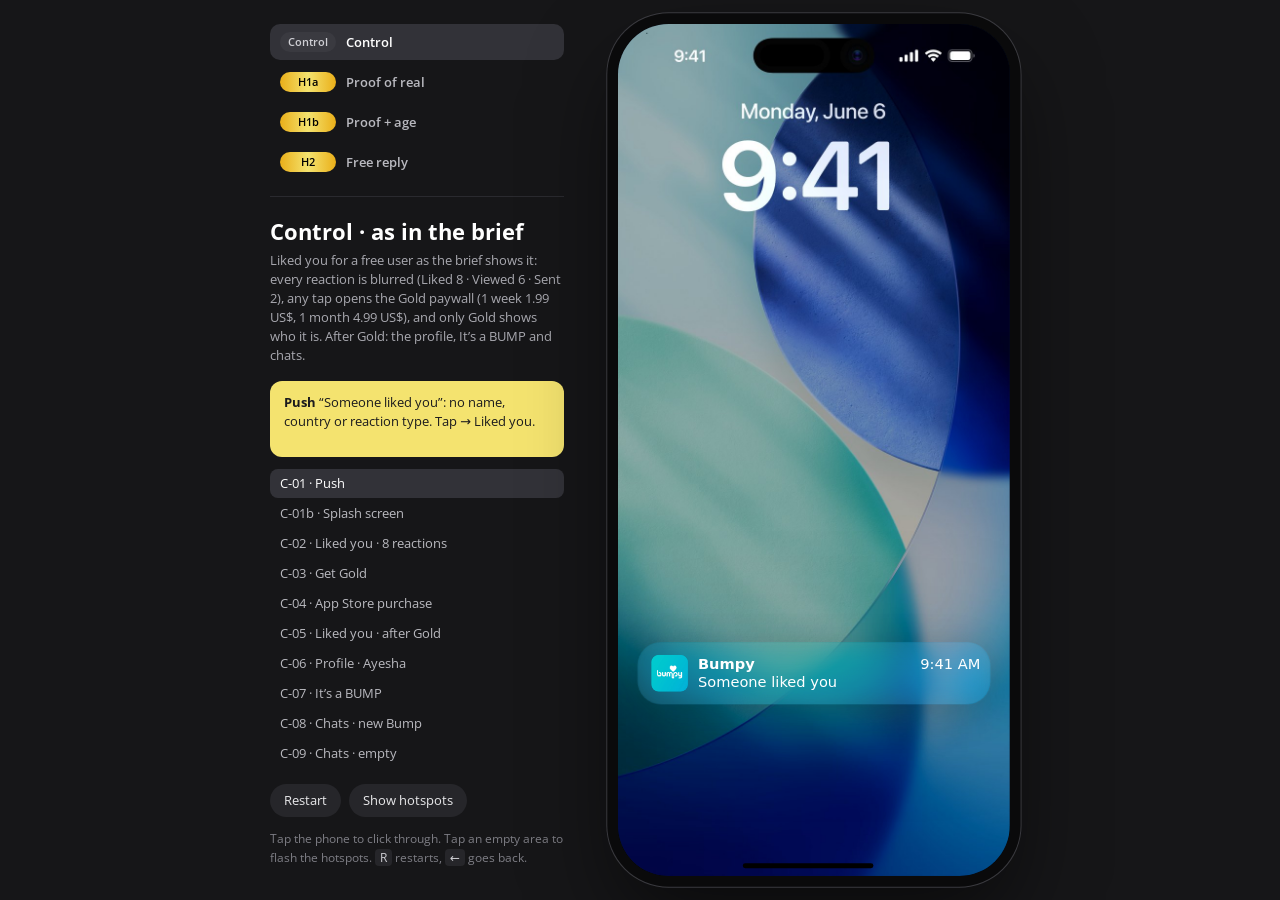
==== commit 7457ca7d: "H1b, H2 and states; chats empty state; UI kit cleanup - Add H1b (proof of real + age) and H2 (free r" ====
--- a/current/index.html
+++ b/current/index.html
@@ -3,16 +3,21 @@
 <head>
 <meta charset="utf-8">
 <meta name="viewport" content="width=device-width, initial-scale=1, viewport-fit=cover">
-<title>Bumpy · Liked You · current flow</title>
-<link rel="stylesheet" href="../css/tokens.css">
-<link rel="stylesheet" href="../css/ui.css">
+<title>Bumpy · Liked you · control (as in the brief)</title>
+<link rel="stylesheet" href="../css/tokens.css?v=1795008243">
+<link rel="stylesheet" href="../css/ui.css?v=1795008243">
 </head>
 <body>
 <main class="stage">
   <aside class="panel">
-    <a class="back-link" href="../">← Bumpy · Liked You</a>
-    <h1>Current flow</h1>
-    <p class="lead">Liked You for a free user as it works in the app today: push → Liked You → reveal sheet or paywall → profile → Like → Bump → chat.</p>
+    <nav class="versions" aria-label="Versions">
+      <a class="ver" aria-current="page" href="../current/"><span class="tag">Control</span><span class="ver-name">Control</span></a>
+      <a class="ver" href="../h1/"><span class="tag tag--gold">H1a</span><span class="ver-name">Proof of real</span></a>
+      <a class="ver" href="../h1b/"><span class="tag tag--gold">H1b</span><span class="ver-name">Proof + age</span></a>
+      <a class="ver" href="../h2/"><span class="tag tag--gold">H2</span><span class="ver-name">Free reply</span></a>
+    </nav>
+    <h1>Control · as in the brief</h1>
+    <p class="lead">Liked you for a free user as the brief shows it: every reaction is blurred (Liked 8 · Viewed 6 · Sent 2), any tap opens the Gold paywall (1 week 1.99 US$, 1 month 4.99 US$), and only Gold shows who it is. After Gold: the profile, It’s a BUMP and chats.</p>
     
     <div class="note" id="note" aria-live="polite"></div>
     <ol class="screens" id="screens"></ol>
@@ -21,22 +26,50 @@
       <button class="chip-btn" id="hotspots" type="button" aria-pressed="false">Show hotspots</button>
     </div>
     <p class="hint">Tap the phone to click through. Tap an empty area to flash the hotspots. <kbd>R</kbd> restarts, <kbd>←</kbd> goes back.</p>
-    <p class="other">Compare with <a href="../h1/">H1 · Proof of real →</a></p>
   </aside>
   <div class="device-wrap"><div class="device" id="device">
-<section class="screen" id="s-209-1763" data-id="209:1763" data-slug="00-push-on-lock-screen" data-title="00 · Push on lock screen" style="background:var(--color-bg-inverse)"><div class="n home-ind" data-name="Home Indicator" style="left:0px;top:840px;width:390px;height:34px"><i></i></div><div class="n lockscreen" data-name="Lock Screen" style="left:0;top:0;width:402px;height:874px"></div><div class="n hot" data-name="Notifications" data-go="25:303" data-tt="dissolve" data-dir="" data-td="0.25" style="left:0px;top:614px;width:402px;height:104px;border-radius:5px"><div class="n" data-name="Shadow" style="left:0px;top:-10px;width:402px;height:131px;background:rgb(0 0 0 / 0.05);filter:blur(50px)"></div><div class="n" data-name="Notification - Collapsed" style="left:20px;top:20px;width:362px;height:64px;border-radius:24px"><div class="n" data-name="Clear Glass" style="left:0px;top:0px;width:362px;height:64px"><div class="n" data-name="Glass Effect" style="left:0px;top:0px;width:362px;height:64px;border-radius:24px;background:rgb(255 255 255 / 0.07);box-shadow:0px 8px 40px 0px rgb(0 0 0 / 0.2);-webkit-backdrop-filter:blur(14px) saturate(1.8);backdrop-filter:blur(14px) saturate(1.8)"></div></div><div class="n" data-name="Icon" style="left:14px;top:13px;width:38px;height:38px;overflow:hidden"><div class="n" data-name="Custom-Icon-Default" style="left:0px;top:0px;width:38px;height:38px;border-radius:8px;background:url('../assets/img/app-icon.png') center / cover no-repeat"></div></div><div class="n" data-name="Frame" style="left:62px;top:15px;width:286px;height:35px"><div class="n" data-name="Title and Description" style="left:0px;top:0px;width:218px;height:35px"><div class="n" data-name="Title" style="left:0px;top:0px;width:236px;height:18px;font-family:-apple-system, BlinkMacSystemFont, 'SF Pro Text', system-ui, sans-serif;font-weight:600;font-size:15px;line-height:17px;color:#ffffff">Bumpy</div><div class="n" data-name="Description" style="left:0px;top:17px;width:310px;height:18px;font-family:-apple-system, BlinkMacSystemFont, 'SF Pro Text', system-ui, sans-serif;font-weight:400;font-size:15px;line-height:18px;color:#ffffff">Someone liked your profile</div></div><div class="n" data-name="Time and Image" style="left:228px;top:0px;width:58px;height:17px"><div class="n" data-name="Time" style="left:0px;top:0px;width:58px;height:17px"><div class="n" data-name="Time" style="left:0px;top:0px;width:58px;height:17px;font-family:-apple-system, BlinkMacSystemFont, 'SF Pro Text', system-ui, sans-serif;font-weight:400;font-size:15px;line-height:17px;color:#4d4d4d;text-align:right;white-space:nowrap">9:41 AM</div></div></div></div></div></div></section>
-<section class="screen" id="s-25-303" data-id="25:303" data-slug="liked-you-free" data-title="Liked You · free" style="background:var(--color-bg-screen)"><div class="n" data-name="Likes Grid" style="left:16px;top:328px;width:370px;height:528px"><div class="n hot" data-name="Like Card · Blurred" data-go="53:897" data-tt="move_in" data-dir="top" data-td="0.3" style="left:0px;top:0px;width:181px;height:260px;border-radius:12px;overflow:hidden;background:var(--color-bg-placeholder)"><div class="n" data-name="Photo" style="left:0px;top:0px;width:181px;height:260px;overflow:hidden;background:url('../assets/photos/ayesha.jpg') center / cover no-repeat"></div><div class="n" data-name="Blur" style="left:0px;top:0px;width:181px;height:260px;overflow:hidden;background:var(--color-overlay-blur);-webkit-backdrop-filter:var(--blur-24);backdrop-filter:var(--blur-24)"></div><img class="n flag" data-name="Flag" alt="" src="../assets/flags/be.png" style="left:12px;top:12px;width:28px;height:28px"><div class="n" data-name="Info" style="left:12px;top:192px;width:157px;height:56px"><div class="n" data-name="Interest Tag" style="left:0px;top:0px;width:125px;height:32px;border-radius:9999px;background:var(--color-tag-interest)"><img class="n" data-name="Emoji" alt="" src="../assets/emoji/biking.png" style="left:8px;top:8px;width:16px;height:16px"><div class="n t-body-12-regular" data-name="Label" style="left:28px;top:8px;width:89px;height:16px;color:var(--color-text-primary);white-space:nowrap">Healthy lifestyle</div><div class="n" data-name="Shared Avatar" style="left:116px;top:-8px;width:24px;height:24px;border-radius:9999px;overflow:hidden;background:url('../assets/photos/avatar.jpg') center / cover no-repeat;box-shadow:inset 0 0 0 1px var(--color-bg-surface)"></div></div><div class="n" data-name="Profile Meta" style="left:0px;top:40px;width:157px;height:16px"><div class="n" data-name="Name" style="left:0px;top:4px;width:76px;height:8px;border-radius:4px;background:var(--color-bg-placeholder)"></div><img class="n" data-name="Verified" alt="" src="../assets/icons/verified.png" style="left:80px;top:0px;width:16px;height:16px"><img class="n" data-name="Online" alt="" src="../assets/icons/online.png" style="left:100px;top:0px;width:16px;height:16px"></div></div></div><div class="n hot" data-name="Like Card · Revealed" data-go="53:897" data-tt="move_in" data-dir="top" data-td="0.3" style="left:189px;top:0px;width:181px;height:260px;border-radius:12px;overflow:hidden;background:var(--color-bg-placeholder)"><div class="n" data-name="Photo" style="left:0px;top:0px;width:181px;height:260px;overflow:hidden;background:url('../assets/photos/jack.jpg') center / cover no-repeat"></div><img class="n flag" data-name="Flag" alt="" src="../assets/flags/cl.png" style="left:12px;top:12px;width:28px;height:28px"><div class="n" data-name="Info" style="left:12px;top:232px;width:157px;height:16px"><div class="n" data-name="Profile Meta" style="left:0px;top:0px;width:157px;height:16px"><div class="n" data-name="Name &amp; Age" style="left:0px;top:0px;width:47px;height:16px;overflow:hidden"><div class="n t-body-12-bold" data-name="Name" style="left:0px;top:0px;width:29px;height:16px;color:var(--color-text-on-media);white-space:nowrap">Jack,</div><div class="n t-body-12-bold" data-name="Age" style="left:33px;top:0px;width:14px;height:16px;color:var(--color-text-on-media);white-space:nowrap">30</div></div><img class="n" data-name="Verified" alt="" src="../assets/icons/verified.png" style="left:51px;top:0px;width:16px;height:16px"><img class="n" data-name="Online" alt="" src="../assets/icons/online.png" style="left:71px;top:0px;width:16px;height:16px"></div></div></div><div class="n hot" data-name="Like Card · Revealed" data-go="53:897" data-tt="move_in" data-dir="top" data-td="0.3" style="left:0px;top:268px;width:181px;height:260px;border-radius:12px;overflow:hidden;background:var(--color-bg-placeholder)"><div class="n" data-name="Photo" style="left:0px;top:0px;width:181px;height:260px;overflow:hidden;background:url('../assets/photos/chloe.jpg') center / cover no-repeat"></div><img class="n flag" data-name="Flag" alt="" src="../assets/flags/ba.png" style="left:12px;top:12px;width:28px;height:28px"><div class="n" data-name="Info" style="left:12px;top:232px;width:157px;height:16px"><div class="n" data-name="Profile Meta" style="left:0px;top:0px;width:157px;height:16px"><div class="n" data-name="Name &amp; Age" style="left:0px;top:0px;width:47px;height:16px;overflow:hidden"><div class="n t-body-12-bold" data-name="Name" style="left:0px;top:0px;width:29px;height:16px;color:var(--color-text-on-media);white-space:nowrap">Jack,</div><div class="n t-body-12-bold" data-name="Age" style="left:33px;top:0px;width:14px;height:16px;color:var(--color-text-on-media);white-space:nowrap">30</div></div><img class="n" data-name="Verified" alt="" src="../assets/icons/verified.png" style="left:51px;top:0px;width:16px;height:16px"><img class="n" data-name="Online" alt="" src="../assets/icons/online.png" style="left:71px;top:0px;width:16px;height:16px"></div></div></div><div class="n hot" data-name="Like Card · Revealed" data-go="53:897" data-tt="move_in" data-dir="top" data-td="0.3" style="left:189px;top:268px;width:181px;height:260px;border-radius:12px;overflow:hidden;background:var(--color-bg-placeholder)"><div class="n" data-name="Photo" style="left:0px;top:0px;width:181px;height:260px;overflow:hidden;background:url('../assets/photos/lena.jpg') center / cover no-repeat"></div><img class="n flag" data-name="Flag" alt="" src="../assets/flags/be.png" style="left:12px;top:12px;width:28px;height:28px"><div class="n" data-name="Info" style="left:12px;top:232px;width:157px;height:16px"><div class="n" data-name="Profile Meta" style="left:0px;top:0px;width:157px;height:16px"><div class="n" data-name="Name &amp; Age" style="left:0px;top:0px;width:47px;height:16px;overflow:hidden"><div class="n t-body-12-bold" data-name="Name" style="left:0px;top:0px;width:29px;height:16px;color:var(--color-text-on-media);white-space:nowrap">Jack,</div><div class="n t-body-12-bold" data-name="Age" style="left:33px;top:0px;width:14px;height:16px;color:var(--color-text-on-media);white-space:nowrap">30</div></div><img class="n" data-name="Verified" alt="" src="../assets/icons/verified.png" style="left:51px;top:0px;width:16px;height:16px"><img class="n" data-name="Online" alt="" src="../assets/icons/online.png" style="left:71px;top:0px;width:16px;height:16px"></div></div></div></div><div class="n" data-name="Gold Header" style="left:0px;top:0px;width:402px;height:272px;overflow:hidden;background:var(--gradient-gold)"><div class="n" data-name="Header Content" style="left:0px;top:116px;width:402px;height:112px"><div class="n" data-name="Icon Circle" style="left:179px;top:0px;width:44px;height:44px;border-radius:9999px;background:var(--color-bg-surface)"><i class="n i ic-hearts" data-name="Icon" style="left:6px;top:6px;width:32px;height:32px"></i></div><div class="n" data-name="Title Group" style="left:24px;top:60px;width:354px;height:52px"><div class="n t-title-22-semibold" data-name="Title" style="left:0px;top:0px;width:354px;height:28px;color:var(--color-text-primary);text-align:center">Liked you</div><div class="n t-body-12-semibold" data-name="Subtitle" style="left:67px;top:36px;width:220px;height:16px;color:var(--color-text-primary);white-space:nowrap">Upgrade to Gold to see who liked you!</div></div></div></div><div class="n" data-name="Top Tabs" style="left:0px;top:272px;width:402px;height:48px"><div class="n" data-name="Tab · Liked" style="left:0px;top:0px;width:134px;height:48px;box-shadow:inset 0 -1px 0 var(--color-border-tab-active)"><div class="n t-body-12-semibold" data-name="Label" style="left:43px;top:16px;width:32px;height:16px;color:var(--color-text-primary);white-space:nowrap">Liked</div><div class="n" data-name="Count" style="left:77px;top:16px;width:14px;height:16px"><div class="n t-body-12-semibold" data-name="Count" style="left:0px;top:0px;width:14px;height:16px;color:var(--color-text-primary);white-space:nowrap">24</div></div></div><div class="n" data-name="Tab · Viewed" style="left:134px;top:0px;width:134px;height:48px"><div class="n t-body-12-semibold" data-name="Label" style="left:42px;top:16px;width:42px;height:16px;color:var(--color-text-disabled);white-space:nowrap">Viewed</div><div class="n" data-name="Count" style="left:86px;top:16px;width:7px;height:16px"><div class="n t-body-12-semibold" data-name="Count" style="left:0px;top:0px;width:7px;height:16px;color:var(--color-text-disabled);white-space:nowrap">8</div><div class="n" data-name="Badge Dot" style="left:9px;top:-8px;width:8px;height:8px;border-radius:9999px;background:var(--color-accent-like)"></div></div></div><div class="n" data-name="Tab · Sent" style="left:268px;top:0px;width:134px;height:48px"><div class="n t-body-12-semibold" data-name="Label" style="left:50px;top:16px;width:26px;height:16px;color:var(--color-text-disabled);white-space:nowrap">Sent</div><div class="n" data-name="Count" style="left:78px;top:16px;width:7px;height:16px"><div class="n t-body-12-semibold" data-name="Count" style="left:0px;top:0px;width:7px;height:16px;color:var(--color-text-disabled);white-space:nowrap">1</div></div></div></div><div class="n" data-name="Navigation Bar" style="left:0px;top:0px;width:402px;height:115px"><div class="n status-bar" data-name="Status Bar" style="left:0px;top:0px;width:402px;height:59px"><span class="sb-time">9:41</span><span class="sb-levels"><svg class="sb-cell" width="19" height="12" viewBox="0 0 20 13"><path fill="currentColor" fill-rule="evenodd" d="M19.2 1.15C19.2.51 18.72 0 18.13 0h-1.06C16.48 0 16 .51 16 1.15v9.93c0 .63.48 1.15 1.07 1.15h1.06c.59 0 1.07-.52 1.07-1.15V1.15ZM11.77 2.45h1.06c.59 0 1.07.52 1.07 1.17v7.43c0 .65-.48 1.18-1.07 1.18h-1.06c-.6 0-1.07-.53-1.07-1.18V3.62c0-.65.48-1.17 1.07-1.17ZM7.43 5.09H6.37c-.59 0-1.07.54-1.07 1.19v4.76c0 .65.48 1.19 1.07 1.19h1.06c.59 0 1.07-.54 1.07-1.19V6.28c0-.65-.48-1.19-1.07-1.19ZM2.13 7.54H1.07C.48 7.54 0 8.06 0 8.71v2.34c0 .65.48 1.17 1.07 1.17h1.06c.59 0 1.07-.52 1.07-1.17V8.71c0-.65-.48-1.17-1.07-1.17Z"/></svg><svg class="sb-wifi" width="17" height="12" viewBox="0 0 18 13"><path fill="currentColor" fill-rule="evenodd" d="M8.57 2.47c2.49 0 4.88.92 6.68 2.57.14.13.35.13.49 0l1.3-1.27a.35.35 0 0 0 0-.49C12.3-1.09 4.84-1.09.11 3.28a.35.35 0 0 0 0 .49l1.3 1.27c.13.13.35.13.48 0a9.87 9.87 0 0 1 6.68-2.57Zm0 4.22c1.36 0 2.67.51 3.67 1.43.14.13.35.13.48 0l1.29-1.32a.36.36 0 0 0 0-.52 7.98 7.98 0 0 0-10.87 0 .36.36 0 0 0 0 .52l1.28 1.32c.13.13.35.13.48 0a5.4 5.4 0 0 1 3.67-1.43Zm2.52 2.79a.36.36 0 0 1-.1.28l-2.18 2.46a.33.33 0 0 1-.48 0L6.15 9.76a.36.36 0 0 1 .01-.56c1.39-1.31 3.43-1.31 4.82 0 .07.07.11.17.11.28Z"/></svg><span class="sb-batt"><i></i></span></span></div><div class="n" data-name="Top Bar" style="left:0px;top:59px;width:402px;height:56px"><div class="n" data-name="Slot · Left (empty)" style="left:8px;top:6px;width:44px;height:44px;overflow:hidden"></div><div class="n tone-active" data-name="Icon Button · Filters" style="left:358px;top:10px;width:36px;height:36px"><i class="n i ic-filters" data-name="Icon" style="left:6px;top:6px;width:24px;height:24px"></i></div></div></div><div class="n" data-name="Tab Bar" style="left:0px;top:784px;width:402px;height:90px;background:var(--color-bg-surface)"><div class="n" data-name="Tab Bar Items" style="left:0px;top:0px;width:402px;height:56px"><div class="n tone-inactive" data-name="Tab Bar Item · Profile" style="left:4px;top:0px;width:79px;height:56px"><i class="n i ic-profile" data-name="Icon" style="left:23px;top:4px;width:32px;height:32px"></i><div class="n t-caption-10-semibold" data-name="Label" style="left:0px;top:36px;width:79px;height:16px;color:var(--tone-label);text-align:center">Profile</div></div><div class="n tone-inactive" data-name="Tab Bar Item · Map" style="left:83px;top:0px;width:79px;height:56px"><i class="n i ic-map" data-name="Icon" style="left:23px;top:4px;width:32px;height:32px"></i><div class="n t-caption-10-semibold" data-name="Label" style="left:0px;top:36px;width:79px;height:16px;color:var(--tone-label);text-align:center">Map</div></div><div class="n tone-inactive" data-name="Tab Bar Item · People" style="left:162px;top:0px;width:79px;height:56px"><i class="n i ic-people" data-name="Icon" style="left:23px;top:4px;width:32px;height:32px"></i><div class="n t-caption-10-semibold" data-name="Label" style="left:0px;top:36px;width:79px;height:16px;color:var(--tone-label);text-align:center">People</div></div><div class="n tone-active" data-name="Tab Bar Item · Liked You" style="left:240px;top:0px;width:79px;height:56px"><i class="n i ic-hearts" data-name="Icon/Hearts" style="left:24px;top:4px;width:32px;height:32px"></i><div class="n t-caption-10-semibold" data-name="Label" style="left:0px;top:36px;width:79px;height:16px;color:var(--tone-label);text-align:center">Liked You</div><div class="n" data-name="Badge Dot" style="left:55px;top:4px;width:6px;height:6px;border-radius:9999px;background:var(--color-accent-like)"></div></div><div class="n tone-inactive" data-name="Tab Bar Item · Chats" style="left:319px;top:0px;width:79px;height:56px"><i class="n i ic-chats" data-name="Icon" style="left:24px;top:4px;width:32px;height:32px"></i><div class="n t-caption-10-semibold" data-name="Label" style="left:0px;top:36px;width:79px;height:16px;color:var(--tone-label);text-align:center">Chats</div></div></div><div class="n home-ind" data-name="Home Indicator" style="left:0px;top:56px;width:402px;height:34px"><i></i></div></div><div class="n hot" data-name="Button · See who liked you" data-go="53:940" data-tt="move_in" data-dir="top" data-td="0.3" style="left:24px;top:720px;width:354px;height:52px;border-radius:8px;overflow:hidden;background:var(--gradient-gold)"><div class="n t-button-14-bold" data-name="Label" style="left:114px;top:16px;width:126px;height:20px;color:var(--color-text-primary);white-space:nowrap">See who liked you</div></div></section>
-<section class="screen" id="s-53-897" data-id="53:897" data-slug="01-free-reveal-sheet" data-title="01 · Free Reveal sheet" style="background:var(--color-bg-inverse)"><div class="n" data-name="Underlying screen" style="left:16px;top:60px;width:370px;height:24px;border-radius:12px 12px 0px 0px;overflow:hidden;background:var(--gradient-gold)"></div><div class="n" data-name="Sheet" style="left:0px;top:70px;width:402px;height:804px;border-radius:12px 12px 0px 0px;overflow:hidden;background:var(--color-bg-surface)"><div class="n" data-name="Photo" style="left:0px;top:0px;width:402px;height:402px;overflow:hidden;background:url('../assets/photos/ayesha.jpg') 0px -60.36px / 402px 603.6px no-repeat"></div><div class="n" data-name="Blur" style="left:0px;top:0px;width:402px;height:402px;overflow:hidden"><div class="n" data-name="Layer" style="left:0px;top:0px;width:402px;height:402px;overflow:hidden;background:var(--color-overlay-blur);-webkit-backdrop-filter:var(--blur-24);backdrop-filter:var(--blur-24)"></div></div><div class="n tone-media hot" data-name="Close" data-go="25:303" data-tt="move_out" data-dir="bottom" data-td="0.25" style="left:8px;top:8px;width:36px;height:36px"><i class="n i ic-close" data-name="Icon" style="left:6px;top:6px;width:24px;height:24px"></i></div><div class="n" data-name="Interest Tag" style="left:17px;top:273px;width:125px;height:32px;border-radius:9999px;background:var(--color-tag-interest)"><img class="n" data-name="Emoji" alt="" src="../assets/emoji/biceps.png" style="left:8px;top:8px;width:16px;height:16px"><div class="n t-body-12-regular" data-name="Label" style="left:28px;top:8px;width:89px;height:16px;color:var(--color-text-primary);white-space:nowrap">Healthy lifestyle</div><div class="n" data-name="Shared Avatar" style="left:116px;top:-8px;width:24px;height:24px;border-radius:9999px;overflow:hidden;background:url('../assets/photos/avatar.jpg') center / cover no-repeat;box-shadow:inset 0 0 0 1px var(--color-bg-surface)"></div></div><div class="n" data-name="Name (hidden)" style="left:20px;top:333px;width:144px;height:20px;border-radius:9999px;background:var(--color-bg-placeholder)"></div><div class="n" data-name="Bio (hidden)" style="left:20px;top:362px;width:112px;height:8px;border-radius:4px;background:var(--color-bg-placeholder)"></div><img class="n" data-name="Verified" alt="" src="../assets/icons/verified.png" style="left:174px;top:333px;width:20px;height:20px"><div class="n" data-name="Offer Panel" style="left:0px;top:402px;width:402px;height:402px;background:var(--color-bg-surface)"><div class="n t-title-16-semibold" data-name="Title" style="left:16px;top:24px;width:370px;height:48px;color:var(--color-text-primary);text-align:center">Want a free Reveal?<br>Watch a short ad.</div><div class="n" data-name="Actions" style="left:16px;top:174px;width:370px;height:164px;overflow:hidden"><div class="n hot" data-name="Primary Action" data-go="219:2241" data-tt="dissolve" data-dir="" data-td="0.25" style="left:0px;top:0px;width:370px;height:52px;border-radius:8px;overflow:hidden;background:var(--color-action-primary)"><div class="n t-button-14-bold" data-name="Label" style="left:152px;top:16px;width:67px;height:20px;color:var(--color-text-on-media);white-space:nowrap">Watch Ad</div></div><div class="n" data-name="Or" style="left:0px;top:72px;width:370px;height:20px"><div class="n t-body-14-regular" data-name="Label" style="left:178px;top:0px;width:15px;height:20px;color:var(--color-text-secondary);white-space:nowrap">or</div></div><div class="n hot" data-name="Gold Action" data-go="53:940" data-tt="push" data-dir="left" data-td="0.3" style="left:0px;top:112px;width:370px;height:52px;border-radius:8px;overflow:hidden;background:var(--gradient-gold)"><div class="n t-button-14-bold" data-name="Label" style="left:122px;top:16px;width:126px;height:20px;color:var(--color-text-primary);white-space:nowrap">See who liked you</div></div></div></div></div><div class="n home-ind" data-name="Home Indicator" style="left:0px;top:840px;width:390px;height:34px"><i></i></div></section>
-<section class="screen" id="s-219-2241" data-id="219:2241" data-slug="rewarded-ad" data-title="Rewarded ad" data-after="3000" data-after-go="53:1013" data-after-tt="dissolve" style="background:var(--color-bg-inverse)"><div class="n" data-name="Ad video" style="left:0px;top:157px;width:402px;height:560px;overflow:hidden;background:var(--color-bg-media-placeholder)"><div class="n t-title-20-bold" data-name="Label" style="left:158px;top:266px;width:86px;height:28px;opacity:0.4;color:var(--color-text-on-media);white-space:nowrap">Video ad</div></div><div class="n" data-name="Ad Timer" style="left:16px;top:72px;width:37px;height:24px;border-radius:9999px;overflow:hidden;background:color-mix(in srgb, var(--color-overlay-scrim) 40.0%, transparent)"><div class="n t-caption-10-semibold" data-name="Label" style="left:12px;top:4px;width:13px;height:16px;color:var(--color-text-on-media);white-space:nowrap">Ad</div></div><div class="n home-ind" data-name="Home Indicator" style="left:0px;top:840px;width:390px;height:34px"><i></i></div></section>
-<section class="screen" id="s-53-940" data-id="53:940" data-slug="02-get-gold-paywall" data-title="02 · Get Gold paywall" style="background:var(--gradient-gold)"><div class="n status-bar" data-name="Status Bar" style="left:0px;top:0px;width:402px;height:59px"><span class="sb-time">9:41</span><span class="sb-levels"><svg class="sb-cell" width="19" height="12" viewBox="0 0 20 13"><path fill="currentColor" fill-rule="evenodd" d="M19.2 1.15C19.2.51 18.72 0 18.13 0h-1.06C16.48 0 16 .51 16 1.15v9.93c0 .63.48 1.15 1.07 1.15h1.06c.59 0 1.07-.52 1.07-1.15V1.15ZM11.77 2.45h1.06c.59 0 1.07.52 1.07 1.17v7.43c0 .65-.48 1.18-1.07 1.18h-1.06c-.6 0-1.07-.53-1.07-1.18V3.62c0-.65.48-1.17 1.07-1.17ZM7.43 5.09H6.37c-.59 0-1.07.54-1.07 1.19v4.76c0 .65.48 1.19 1.07 1.19h1.06c.59 0 1.07-.54 1.07-1.19V6.28c0-.65-.48-1.19-1.07-1.19ZM2.13 7.54H1.07C.48 7.54 0 8.06 0 8.71v2.34c0 .65.48 1.17 1.07 1.17h1.06c.59 0 1.07-.52 1.07-1.17V8.71c0-.65-.48-1.17-1.07-1.17Z"/></svg><svg class="sb-wifi" width="17" height="12" viewBox="0 0 18 13"><path fill="currentColor" fill-rule="evenodd" d="M8.57 2.47c2.49 0 4.88.92 6.68 2.57.14.13.35.13.49 0l1.3-1.27a.35.35 0 0 0 0-.49C12.3-1.09 4.84-1.09.11 3.28a.35.35 0 0 0 0 .49l1.3 1.27c.13.13.35.13.48 0a9.87 9.87 0 0 1 6.68-2.57Zm0 4.22c1.36 0 2.67.51 3.67 1.43.14.13.35.13.48 0l1.29-1.32a.36.36 0 0 0 0-.52 7.98 7.98 0 0 0-10.87 0 .36.36 0 0 0 0 .52l1.28 1.32c.13.13.35.13.48 0a5.4 5.4 0 0 1 3.67-1.43Zm2.52 2.79a.36.36 0 0 1-.1.28l-2.18 2.46a.33.33 0 0 1-.48 0L6.15 9.76a.36.36 0 0 1 .01-.56c1.39-1.31 3.43-1.31 4.82 0 .07.07.11.17.11.28Z"/></svg><span class="sb-batt"><i></i></span></span></div><div class="n tone-active hot" data-name="Close" data-go="25:303" data-tt="move_out" data-dir="bottom" data-td="0.25" style="left:8px;top:55px;width:36px;height:36px"><i class="n i ic-close" data-name="Icon" style="left:6px;top:6px;width:24px;height:24px"></i></div><div class="n t-body-14-semibold" data-name="Title" style="left:0px;top:67px;width:402px;height:20px;color:var(--color-text-primary);text-align:center">Get Gold</div><div class="n" data-name="Avatar" style="left:167px;top:156px;width:68px;height:68px"><div class="n" data-name="Photo" style="left:0px;top:0px;width:68px;height:68px;border-radius:9999px;overflow:hidden;background:url('../assets/photos/chloe.jpg') 0px -4.25px / 68px 85px no-repeat;box-shadow:inset 0 0 0 2px var(--color-bg-surface)"></div><img class="n" data-name="Verified" alt="" src="../assets/icons/verified.png" style="left:52px;top:0px;width:16px;height:16px"></div><div class="n" data-name="Avatar Blur" style="left:169px;top:158px;width:64px;height:64px;border-radius:9999px;overflow:hidden"><div class="n" data-name="Layer" style="left:0px;top:0px;width:64px;height:64px;border-radius:9999px;overflow:hidden;background:var(--color-overlay-blur);-webkit-backdrop-filter:var(--blur-12);backdrop-filter:var(--blur-12)"></div></div><div class="n t-title-18-bold" data-name="Headline" style="left:0px;top:244px;width:402px;height:48px;color:var(--color-text-primary);text-align:center">See who liked you.<br>Already 1.</div><div class="n" data-name="Page Indicator" style="left:80px;top:355px;width:240px;height:6px"><div class="n" data-name="Dot 1" style="left:0px;top:0px;width:6px;height:6px;border-radius:9999px;background:var(--color-indicator-active)"></div><div class="n" data-name="Dot 2" style="left:18px;top:0px;width:6px;height:6px;border-radius:9999px;background:var(--color-indicator-inactive)"></div><div class="n" data-name="Dot 3" style="left:36px;top:0px;width:6px;height:6px;border-radius:9999px;background:var(--color-indicator-inactive)"></div><div class="n" data-name="Dot 4" style="left:54px;top:0px;width:6px;height:6px;border-radius:9999px;background:var(--color-indicator-inactive)"></div><div class="n" data-name="Dot 5" style="left:72px;top:0px;width:6px;height:6px;border-radius:9999px;background:var(--color-indicator-inactive)"></div><div class="n" data-name="Dot 6" style="left:90px;top:0px;width:6px;height:6px;border-radius:9999px;background:var(--color-indicator-inactive)"></div><div class="n" data-name="Dot 7" style="left:108px;top:0px;width:6px;height:6px;border-radius:9999px;background:var(--color-indicator-inactive)"></div><div class="n" data-name="Dot 8" style="left:126px;top:0px;width:6px;height:6px;border-radius:9999px;background:var(--color-indicator-inactive)"></div><div class="n" data-name="Dot 9" style="left:144px;top:0px;width:6px;height:6px;border-radius:9999px;background:var(--color-indicator-inactive)"></div><div class="n" data-name="Dot 10" style="left:162px;top:0px;width:6px;height:6px;border-radius:9999px;background:var(--color-indicator-inactive)"></div><div class="n" data-name="Dot 11" style="left:180px;top:0px;width:6px;height:6px;border-radius:9999px;background:var(--color-indicator-inactive)"></div><div class="n" data-name="Dot 12" style="left:198px;top:0px;width:6px;height:6px;border-radius:9999px;background:var(--color-indicator-inactive)"></div><div class="n" data-name="Dot 13" style="left:216px;top:0px;width:6px;height:6px;border-radius:9999px;background:var(--color-indicator-inactive)"></div><div class="n" data-name="Dot 14" style="left:234px;top:0px;width:6px;height:6px;border-radius:9999px;background:var(--color-indicator-inactive)"></div></div><div class="n" data-name="Plan · 1 week" style="left:141px;top:404px;width:120px;height:196px;border-radius:12px;overflow:hidden;background:var(--color-bg-surface);box-shadow:inset 0 0 0 2px var(--color-border-strong)"><div class="n" data-name="Badge" style="left:2px;top:2px;width:116px;height:20px;overflow:hidden;background:var(--color-bg-inverse)"><div class="n t-caption-10-bold" data-name="Badge Label" style="left:19px;top:2px;width:79px;height:16px;color:var(--color-text-on-media);white-space:nowrap">MOST POPULAR</div></div><div class="n" data-name="Body" style="left:2px;top:22px;width:116px;height:172px;overflow:hidden"><div class="n t-display-28-bold" data-name="Count" style="left:50px;top:44px;width:17px;height:36px;color:var(--color-text-primary);white-space:nowrap">1</div><div class="n t-body-14-regular" data-name="Period" style="left:41px;top:84px;width:34px;height:20px;color:var(--color-text-primary);white-space:nowrap">week</div><div class="n t-body-14-semibold" data-name="Price" style="left:40px;top:108px;width:36px;height:20px;color:var(--color-text-primary);white-space:nowrap">€5,99</div></div></div><div class="n" data-name="Plan · 1 month" style="left:273px;top:420px;width:100px;height:164px;border-radius:12px;overflow:hidden;background:var(--color-bg-button-secondary)"><div class="n" data-name="Body" style="left:0px;top:0px;width:100px;height:164px;overflow:hidden"><div class="n t-title-20-bold" data-name="Count" style="left:44px;top:38px;width:12px;height:28px;color:var(--color-text-primary);white-space:nowrap">1</div><div class="n t-body-12-regular" data-name="Period" style="left:31px;top:70px;width:38px;height:16px;color:var(--color-text-primary);white-space:nowrap">month</div><div class="n t-body-12-regular" data-name="Price" style="left:35px;top:90px;width:31px;height:16px;color:var(--color-text-primary);white-space:nowrap">€9,99</div><div class="n t-body-12-bold" data-name="Save" style="left:21px;top:110px;width:58px;height:16px;color:var(--color-text-primary);white-space:nowrap">SAVE 59%</div></div></div><div class="n" data-name="Plan · 3 months" style="left:393px;top:420px;width:100px;height:164px;border-radius:12px;overflow:hidden;background:var(--color-bg-button-secondary)"><div class="n" data-name="Body" style="left:0px;top:0px;width:100px;height:164px;overflow:hidden"><div class="n t-title-20-bold" data-name="Count" style="left:44px;top:38px;width:12px;height:28px;color:var(--color-text-primary);white-space:nowrap">3</div><div class="n t-body-12-regular" data-name="Period" style="left:28px;top:70px;width:44px;height:16px;color:var(--color-text-primary);white-space:nowrap">months</div><div class="n t-body-12-regular" data-name="Price" style="left:31px;top:90px;width:38px;height:16px;color:var(--color-text-primary);white-space:nowrap">€24,99</div><div class="n t-body-12-bold" data-name="Save" style="left:21px;top:110px;width:58px;height:16px;color:var(--color-text-primary);white-space:nowrap">SAVE 66%</div></div></div><div class="n t-caption-10-regular" data-name="Legal" style="left:18px;top:621px;width:366px;height:24px;color:var(--color-text-primary);text-align:center"><span>By tapping “Continue”, you will be charged and your subscription will auto-renew unless canceled via App Store settings. You agree to our </span><span class="t-caption-10-link" style="text-decoration:underline">Terms</span><span> and </span><span class="t-caption-10-link" style="text-decoration:underline">Privacy Policy.</span></div><div class="n" data-name="Continue" style="left:18px;top:772px;width:366px;height:52px;border-radius:8px;overflow:hidden;background:var(--color-bg-button-secondary);box-shadow:inset 0 0 0 1px var(--color-border-strong)"><div class="n t-button-14-bold" data-name="Label" style="left:151px;top:16px;width:64px;height:20px;color:var(--color-text-primary);white-space:nowrap">Continue</div></div><div class="n home-ind" data-name="Home Indicator" style="left:0px;top:840px;width:390px;height:34px"><i></i></div></section>
-<section class="screen" id="s-53-1013" data-id="53:1013" data-slug="03-profile-after-reveal" data-title="03 · Profile after reveal" style="background:var(--color-bg-screen)"><div class="n bg-clone" data-name="Background · Liked You" style="left:0;top:0;width:402px;height:874px;overflow:hidden;background:var(--color-bg-screen)"><div class="n" data-name="Likes Grid" style="left:16px;top:328px;width:370px;height:528px"><div class="n" data-name="Like Card · Blurred" style="left:0px;top:0px;width:181px;height:260px;border-radius:12px;overflow:hidden;background:var(--color-bg-placeholder)"><div class="n" data-name="Photo" style="left:0px;top:0px;width:181px;height:260px;overflow:hidden;background:url('../assets/photos/ayesha.jpg') center / cover no-repeat"></div><div class="n" data-name="Blur" style="left:0px;top:0px;width:181px;height:260px;overflow:hidden;background:var(--color-overlay-blur);-webkit-backdrop-filter:var(--blur-24);backdrop-filter:var(--blur-24)"></div><img class="n flag" data-name="Flag" alt="" src="../assets/flags/be.png" style="left:12px;top:12px;width:28px;height:28px"><div class="n" data-name="Info" style="left:12px;top:192px;width:157px;height:56px"><div class="n" data-name="Interest Tag" style="left:0px;top:0px;width:125px;height:32px;border-radius:9999px;background:var(--color-tag-interest)"><img class="n" data-name="Emoji" alt="" src="../assets/emoji/biking.png" style="left:8px;top:8px;width:16px;height:16px"><div class="n t-body-12-regular" data-name="Label" style="left:28px;top:8px;width:89px;height:16px;color:var(--color-text-primary);white-space:nowrap">Healthy lifestyle</div><div class="n" data-name="Shared Avatar" style="left:116px;top:-8px;width:24px;height:24px;border-radius:9999px;overflow:hidden;background:url('../assets/photos/avatar.jpg') center / cover no-repeat;box-shadow:inset 0 0 0 1px var(--color-bg-surface)"></div></div><div class="n" data-name="Profile Meta" style="left:0px;top:40px;width:157px;height:16px"><div class="n" data-name="Name" style="left:0px;top:4px;width:76px;height:8px;border-radius:4px;background:var(--color-bg-placeholder)"></div><img class="n" data-name="Verified" alt="" src="../assets/icons/verified.png" style="left:80px;top:0px;width:16px;height:16px"><img class="n" data-name="Online" alt="" src="../assets/icons/online.png" style="left:100px;top:0px;width:16px;height:16px"></div></div></div><div class="n" data-name="Like Card · Revealed" style="left:189px;top:0px;width:181px;height:260px;border-radius:12px;overflow:hidden;background:var(--color-bg-placeholder)"><div class="n" data-name="Photo" style="left:0px;top:0px;width:181px;height:260px;overflow:hidden;background:url('../assets/photos/jack.jpg') center / cover no-repeat"></div><img class="n flag" data-name="Flag" alt="" src="../assets/flags/cl.png" style="left:12px;top:12px;width:28px;height:28px"><div class="n" data-name="Info" style="left:12px;top:232px;width:157px;height:16px"><div class="n" data-name="Profile Meta" style="left:0px;top:0px;width:157px;height:16px"><div class="n" data-name="Name &amp; Age" style="left:0px;top:0px;width:47px;height:16px;overflow:hidden"><div class="n t-body-12-bold" data-name="Name" style="left:0px;top:0px;width:29px;height:16px;color:var(--color-text-on-media);white-space:nowrap">Jack,</div><div class="n t-body-12-bold" data-name="Age" style="left:33px;top:0px;width:14px;height:16px;color:var(--color-text-on-media);white-space:nowrap">30</div></div><img class="n" data-name="Verified" alt="" src="../assets/icons/verified.png" style="left:51px;top:0px;width:16px;height:16px"><img class="n" data-name="Online" alt="" src="../assets/icons/online.png" style="left:71px;top:0px;width:16px;height:16px"></div></div></div><div class="n" data-name="Like Card · Revealed" style="left:0px;top:268px;width:181px;height:260px;border-radius:12px;overflow:hidden;background:var(--color-bg-placeholder)"><div class="n" data-name="Photo" style="left:0px;top:0px;width:181px;height:260px;overflow:hidden;background:url('../assets/photos/chloe.jpg') center / cover no-repeat"></div><img class="n flag" data-name="Flag" alt="" src="../assets/flags/ba.png" style="left:12px;top:12px;width:28px;height:28px"><div class="n" data-name="Info" style="left:12px;top:232px;width:157px;height:16px"><div class="n" data-name="Profile Meta" style="left:0px;top:0px;width:157px;height:16px"><div class="n" data-name="Name &amp; Age" style="left:0px;top:0px;width:47px;height:16px;overflow:hidden"><div class="n t-body-12-bold" data-name="Name" style="left:0px;top:0px;width:29px;height:16px;color:var(--color-text-on-media);white-space:nowrap">Jack,</div><div class="n t-body-12-bold" data-name="Age" style="left:33px;top:0px;width:14px;height:16px;color:var(--color-text-on-media);white-space:nowrap">30</div></div><img class="n" data-name="Verified" alt="" src="../assets/icons/verified.png" style="left:51px;top:0px;width:16px;height:16px"><img class="n" data-name="Online" alt="" src="../assets/icons/online.png" style="left:71px;top:0px;width:16px;height:16px"></div></div></div><div class="n" data-name="Like Card · Revealed" style="left:189px;top:268px;width:181px;height:260px;border-radius:12px;overflow:hidden;background:var(--color-bg-placeholder)"><div class="n" data-name="Photo" style="left:0px;top:0px;width:181px;height:260px;overflow:hidden;background:url('../assets/photos/lena.jpg') center / cover no-repeat"></div><img class="n flag" data-name="Flag" alt="" src="../assets/flags/be.png" style="left:12px;top:12px;width:28px;height:28px"><div class="n" data-name="Info" style="left:12px;top:232px;width:157px;height:16px"><div class="n" data-name="Profile Meta" style="left:0px;top:0px;width:157px;height:16px"><div class="n" data-name="Name &amp; Age" style="left:0px;top:0px;width:47px;height:16px;overflow:hidden"><div class="n t-body-12-bold" data-name="Name" style="left:0px;top:0px;width:29px;height:16px;color:var(--color-text-on-media);white-space:nowrap">Jack,</div><div class="n t-body-12-bold" data-name="Age" style="left:33px;top:0px;width:14px;height:16px;color:var(--color-text-on-media);white-space:nowrap">30</div></div><img class="n" data-name="Verified" alt="" src="../assets/icons/verified.png" style="left:51px;top:0px;width:16px;height:16px"><img class="n" data-name="Online" alt="" src="../assets/icons/online.png" style="left:71px;top:0px;width:16px;height:16px"></div></div></div></div><div class="n" data-name="Gold Header" style="left:0px;top:0px;width:402px;height:272px;overflow:hidden;background:var(--gradient-gold)"><div class="n" data-name="Header Content" style="left:0px;top:116px;width:402px;height:112px"><div class="n" data-name="Icon Circle" style="left:179px;top:0px;width:44px;height:44px;border-radius:9999px;background:var(--color-bg-surface)"><i class="n i ic-hearts" data-name="Icon" style="left:6px;top:6px;width:32px;height:32px"></i></div><div class="n" data-name="Title Group" style="left:24px;top:60px;width:354px;height:52px"><div class="n t-title-22-semibold" data-name="Title" style="left:0px;top:0px;width:354px;height:28px;color:var(--color-text-primary);text-align:center">Liked you</div><div class="n t-body-12-semibold" data-name="Subtitle" style="left:67px;top:36px;width:220px;height:16px;color:var(--color-text-primary);white-space:nowrap">Upgrade to Gold to see who liked you!</div></div></div></div><div class="n" data-name="Top Tabs" style="left:0px;top:272px;width:402px;height:48px"><div class="n" data-name="Tab · Liked" style="left:0px;top:0px;width:134px;height:48px;box-shadow:inset 0 -1px 0 var(--color-border-tab-active)"><div class="n t-body-12-semibold" data-name="Label" style="left:43px;top:16px;width:32px;height:16px;color:var(--color-text-primary);white-space:nowrap">Liked</div><div class="n" data-name="Count" style="left:77px;top:16px;width:14px;height:16px"><div class="n t-body-12-semibold" data-name="Count" style="left:0px;top:0px;width:14px;height:16px;color:var(--color-text-primary);white-space:nowrap">24</div></div></div><div class="n" data-name="Tab · Viewed" style="left:134px;top:0px;width:134px;height:48px"><div class="n t-body-12-semibold" data-name="Label" style="left:42px;top:16px;width:42px;height:16px;color:var(--color-text-disabled);white-space:nowrap">Viewed</div><div class="n" data-name="Count" style="left:86px;top:16px;width:7px;height:16px"><div class="n t-body-12-semibold" data-name="Count" style="left:0px;top:0px;width:7px;height:16px;color:var(--color-text-disabled);white-space:nowrap">8</div><div class="n" data-name="Badge Dot" style="left:9px;top:-8px;width:8px;height:8px;border-radius:9999px;background:var(--color-accent-like)"></div></div></div><div class="n" data-name="Tab · Sent" style="left:268px;top:0px;width:134px;height:48px"><div class="n t-body-12-semibold" data-name="Label" style="left:50px;top:16px;width:26px;height:16px;color:var(--color-text-disabled);white-space:nowrap">Sent</div><div class="n" data-name="Count" style="left:78px;top:16px;width:7px;height:16px"><div class="n t-body-12-semibold" data-name="Count" style="left:0px;top:0px;width:7px;height:16px;color:var(--color-text-disabled);white-space:nowrap">1</div></div></div></div><div class="n" data-name="Navigation Bar" style="left:0px;top:0px;width:402px;height:115px"><div class="n status-bar" data-name="Status Bar" style="left:0px;top:0px;width:402px;height:59px"><span class="sb-time">9:41</span><span class="sb-levels"><svg class="sb-cell" width="19" height="12" viewBox="0 0 20 13"><path fill="currentColor" fill-rule="evenodd" d="M19.2 1.15C19.2.51 18.72 0 18.13 0h-1.06C16.48 0 16 .51 16 1.15v9.93c0 .63.48 1.15 1.07 1.15h1.06c.59 0 1.07-.52 1.07-1.15V1.15ZM11.77 2.45h1.06c.59 0 1.07.52 1.07 1.17v7.43c0 .65-.48 1.18-1.07 1.18h-1.06c-.6 0-1.07-.53-1.07-1.18V3.62c0-.65.48-1.17 1.07-1.17ZM7.43 5.09H6.37c-.59 0-1.07.54-1.07 1.19v4.76c0 .65.48 1.19 1.07 1.19h1.06c.59 0 1.07-.54 1.07-1.19V6.28c0-.65-.48-1.19-1.07-1.19ZM2.13 7.54H1.07C.48 7.54 0 8.06 0 8.71v2.34c0 .65.48 1.17 1.07 1.17h1.06c.59 0 1.07-.52 1.07-1.17V8.71c0-.65-.48-1.17-1.07-1.17Z"/></svg><svg class="sb-wifi" width="17" height="12" viewBox="0 0 18 13"><path fill="currentColor" fill-rule="evenodd" d="M8.57 2.47c2.49 0 4.88.92 6.68 2.57.14.13.35.13.49 0l1.3-1.27a.35.35 0 0 0 0-.49C12.3-1.09 4.84-1.09.11 3.28a.35.35 0 0 0 0 .49l1.3 1.27c.13.13.35.13.48 0a9.87 9.87 0 0 1 6.68-2.57Zm0 4.22c1.36 0 2.67.51 3.67 1.43.14.13.35.13.48 0l1.29-1.32a.36.36 0 0 0 0-.52 7.98 7.98 0 0 0-10.87 0 .36.36 0 0 0 0 .52l1.28 1.32c.13.13.35.13.48 0a5.4 5.4 0 0 1 3.67-1.43Zm2.52 2.79a.36.36 0 0 1-.1.28l-2.18 2.46a.33.33 0 0 1-.48 0L6.15 9.76a.36.36 0 0 1 .01-.56c1.39-1.31 3.43-1.31 4.82 0 .07.07.11.17.11.28Z"/></svg><span class="sb-batt"><i></i></span></span></div><div class="n" data-name="Top Bar" style="left:0px;top:59px;width:402px;height:56px"><div class="n" data-name="Slot · Left (empty)" style="left:8px;top:6px;width:44px;height:44px;overflow:hidden"></div><div class="n tone-active" data-name="Icon Button · Filters" style="left:358px;top:10px;width:36px;height:36px"><i class="n i ic-filters" data-name="Icon" style="left:6px;top:6px;width:24px;height:24px"></i></div></div></div><div class="n" data-name="Tab Bar" style="left:0px;top:784px;width:402px;height:90px;background:var(--color-bg-surface)"><div class="n" data-name="Tab Bar Items" style="left:0px;top:0px;width:402px;height:56px"><div class="n tone-inactive" data-name="Tab Bar Item · Profile" style="left:4px;top:0px;width:79px;height:56px"><i class="n i ic-profile" data-name="Icon" style="left:23px;top:4px;width:32px;height:32px"></i><div class="n t-caption-10-semibold" data-name="Label" style="left:0px;top:36px;width:79px;height:16px;color:var(--tone-label);text-align:center">Profile</div></div><div class="n tone-inactive" data-name="Tab Bar Item · Map" style="left:83px;top:0px;width:79px;height:56px"><i class="n i ic-map" data-name="Icon" style="left:23px;top:4px;width:32px;height:32px"></i><div class="n t-caption-10-semibold" data-name="Label" style="left:0px;top:36px;width:79px;height:16px;color:var(--tone-label);text-align:center">Map</div></div><div class="n tone-inactive" data-name="Tab Bar Item · People" style="left:162px;top:0px;width:79px;height:56px"><i class="n i ic-people" data-name="Icon" style="left:23px;top:4px;width:32px;height:32px"></i><div class="n t-caption-10-semibold" data-name="Label" style="left:0px;top:36px;width:79px;height:16px;color:var(--tone-label);text-align:center">People</div></div><div class="n tone-active" data-name="Tab Bar Item · Liked You" style="left:240px;top:0px;width:79px;height:56px"><i class="n i ic-hearts" data-name="Icon/Hearts" style="left:24px;top:4px;width:32px;height:32px"></i><div class="n t-caption-10-semibold" data-name="Label" style="left:0px;top:36px;width:79px;height:16px;color:var(--tone-label);text-align:center">Liked You</div><div class="n" data-name="Badge Dot" style="left:55px;top:4px;width:6px;height:6px;border-radius:9999px;background:var(--color-accent-like)"></div></div><div class="n tone-inactive" data-name="Tab Bar Item · Chats" style="left:319px;top:0px;width:79px;height:56px"><i class="n i ic-chats" data-name="Icon" style="left:24px;top:4px;width:32px;height:32px"></i><div class="n t-caption-10-semibold" data-name="Label" style="left:0px;top:36px;width:79px;height:16px;color:var(--tone-label);text-align:center">Chats</div></div></div><div class="n home-ind" data-name="Home Indicator" style="left:0px;top:56px;width:402px;height:34px"><i></i></div></div><div class="n" data-name="Button · See who liked you" style="left:24px;top:720px;width:354px;height:52px;border-radius:8px;overflow:hidden;background:var(--gradient-gold)"><div class="n t-button-14-bold" data-name="Label" style="left:114px;top:16px;width:126px;height:20px;color:var(--color-text-primary);white-space:nowrap">See who liked you</div></div></div><div class="n hot" data-name="Scrim 60%" data-go="25:303" data-tt="move_out" data-dir="bottom" data-td="0.25" style="left:0px;top:0px;width:402px;height:874px;overflow:hidden;background:color-mix(in srgb, var(--color-overlay-scrim) 60.0%, transparent)"></div><div class="n" data-name="Profile Sheet" style="left:9px;top:108px;width:384px;height:654px;border-radius:24px;overflow:hidden;background:var(--color-bg-surface)"><div class="n tone-media" data-name="Profile Header" style="left:0px;top:0px;width:384px;height:80px;background:linear-gradient(180.0deg, color-mix(in srgb, var(--color-overlay-scrim) 35.0%, transparent) 0%, color-mix(in srgb, rgb(0 0 0 / 0) 35.0%, transparent) 100%)"><div class="n" data-name="Flag Badge" style="left:16px;top:16px;width:42px;height:42px;border-radius:9999px;box-shadow:0 0 0 2px var(--color-status-verified)"><img class="n flag" data-name="Flag" alt="" src="../assets/flags/pk.png" style="left:0px;top:0px;width:42px;height:42px"><div class="n" data-name="Avatar/Size7" style="left:30px;top:-4px;width:16px;height:16px;overflow:hidden"><div class="n" data-name="Icon (Stroke)" style="left:2px;top:1px;width:12px;height:14px"><svg preserveAspectRatio="none" width="100%" height="100%" viewBox="0 0 12 15" fill="none" xmlns="http://www.w3.org/2000/svg"><path d="M11.6667 5.83333C11.6667 7.46461 10.9263 8.90483 9.89583 10.2428C8.87031 11.5744 7.50355 12.8701 6.18685 14.1868C5.99159 14.3821 5.67508 14.3821 5.47982 14.1868C4.16311 12.8701 2.79636 11.5744 1.77083 10.2428C0.740388 8.90483 0 7.46461 0 5.83333C0 2.61167 2.61167 0 5.83333 0C9.05499 0 11.6667 2.61167 11.6667 5.83333Z" fill="#15B9F3"/></svg></div><div class="n" data-name="Glyph" style="left:6px;top:5px;width:4px;height:3px"><svg preserveAspectRatio="none" width="100%" height="100%" viewBox="0 0 5 5" fill="none" xmlns="http://www.w3.org/2000/svg"><path d="M4.5 0.5L1.64286 3.83333L0.5 2.72222" stroke="white" stroke-linecap="round" stroke-linejoin="round"/></svg></div><div class="n" data-name="Icon" style="left:3px;top:1px;width:11px;height:13px"><svg preserveAspectRatio="none" width="100%" height="100%" viewBox="0 0 12 15" fill="none" xmlns="http://www.w3.org/2000/svg"><path d="M5.83333 13.8333C8.5 11.1667 11.1667 8.77885 11.1667 5.83333C11.1667 2.88781 8.77885 0.5 5.83333 0.5C2.88781 0.5 0.5 2.88781 0.5 5.83333C0.5 8.77885 3.16667 11.1667 5.83333 13.8333Z" stroke="white" stroke-linecap="round" stroke-linejoin="round"/></svg></div></div></div><div class="n" data-name="Info" style="left:70px;top:16px;width:258px;height:48px;overflow:hidden"><div class="n" data-name="Name Row" style="left:0px;top:0px;width:113px;height:24px;overflow:hidden"><div class="n t-title-18-regular" data-name="Name" style="left:0px;top:0px;width:91px;height:24px;color:var(--color-text-on-media);white-space:nowrap">Ayesha, 36</div><img class="n" data-name="Verified" alt="" src="../assets/icons/verified.png" style="left:97px;top:4px;width:16px;height:16px"></div><div class="n" data-name="Info Chip" style="left:0px;top:28px;width:110px;height:20px;border-radius:9999px"><div class="n" data-name="Background" style="left:0px;top:0px;width:110px;height:20px;border-radius:9999px;overflow:hidden;background:var(--color-bg-chip-on-media)"></div><div class="n" data-name="Emoji" style="left:6px;top:3px;width:14px;height:14px"><div class="n" data-name="Waving Hand" style="left:0px;top:0px;width:14px;height:14px;background:url('../assets/emoji/wave.png') center / cover no-repeat"></div></div><div class="n t-caption-10-semibold" data-name="Label" style="left:24px;top:2px;width:78px;height:16px;color:var(--color-text-on-media);white-space:nowrap">sent you a Hello</div></div></div><div class="n" data-name="Share" style="left:340px;top:16px;width:28px;height:28px;border-radius:9999px;overflow:hidden;background:var(--color-bg-chip-on-media)"><i class="n i ic-share" data-name="Icon" style="left:6px;top:6px;width:16px;height:16px"></i></div></div><div class="n" data-name="Body" style="left:0px;top:80px;width:384px;height:486px;overflow:hidden;background:url('../assets/photos/ayesha.jpg') 0px -33.72px / 384px 581.34px no-repeat"><div class="n" data-name="Scroll Indicator" style="left:372px;top:72px;width:4px;height:100px;border-radius:9999px;overflow:hidden;background:var(--color-bg-placeholder)"></div></div><div class="n" data-name="Action Bar" style="left:0px;top:566px;width:384px;height:88px;background:linear-gradient(180.0deg, color-mix(in srgb, rgb(0 0 0 / 0) 15.0%, transparent) 0%, color-mix(in srgb, var(--color-overlay-scrim) 15.0%, transparent) 100%)"><div class="n hot" data-name="Pass" data-go="25:303" data-tt="move_out" data-dir="bottom" data-td="0.25" style="left:92px;top:16px;width:56px;height:56px;border-radius:9999px;background:var(--color-bg-surface);box-shadow:var(--shadow-raised)"><img class="n" data-name="Icon" alt="" src="../assets/icons/pass.png" style="left:12px;top:12px;width:32px;height:32px"></div><div class="n hot" data-name="Like" data-go="53:1072" data-tt="dissolve" data-dir="" data-td="0.2" style="left:164px;top:16px;width:56px;height:56px;border-radius:9999px;background:var(--color-bg-surface);box-shadow:var(--shadow-raised)"><img class="n" data-name="Icon/Heart" alt="" src="../assets/icons/heart.png" style="left:12px;top:12px;width:32px;height:32px"></div><div class="n" data-name="Hello" style="left:236px;top:16px;width:56px;height:56px;border-radius:9999px;background:var(--color-bg-surface);box-shadow:var(--shadow-raised)"><img class="n" data-name="Icon" alt="" src="../assets/emoji/wave.png" style="left:12px;top:12px;width:32px;height:32px"></div></div></div></section>
-<section class="screen" id="s-53-1072" data-id="53:1072" data-slug="04-really-interested-dialog" data-title="04 · Really interested? dialog" style="background:var(--color-bg-screen)"><div class="n bg-clone" data-name="Background · Liked You" style="left:0;top:0;width:402px;height:874px;overflow:hidden;background:var(--color-bg-screen)"><div class="n" data-name="Likes Grid" style="left:16px;top:328px;width:370px;height:528px"><div class="n" data-name="Like Card · Blurred" style="left:0px;top:0px;width:181px;height:260px;border-radius:12px;overflow:hidden;background:var(--color-bg-placeholder)"><div class="n" data-name="Photo" style="left:0px;top:0px;width:181px;height:260px;overflow:hidden;background:url('../assets/photos/ayesha.jpg') center / cover no-repeat"></div><div class="n" data-name="Blur" style="left:0px;top:0px;width:181px;height:260px;overflow:hidden;background:var(--color-overlay-blur);-webkit-backdrop-filter:var(--blur-24);backdrop-filter:var(--blur-24)"></div><img class="n flag" data-name="Flag" alt="" src="../assets/flags/be.png" style="left:12px;top:12px;width:28px;height:28px"><div class="n" data-name="Info" style="left:12px;top:192px;width:157px;height:56px"><div class="n" data-name="Interest Tag" style="left:0px;top:0px;width:125px;height:32px;border-radius:9999px;background:var(--color-tag-interest)"><img class="n" data-name="Emoji" alt="" src="../assets/emoji/biking.png" style="left:8px;top:8px;width:16px;height:16px"><div class="n t-body-12-regular" data-name="Label" style="left:28px;top:8px;width:89px;height:16px;color:var(--color-text-primary);white-space:nowrap">Healthy lifestyle</div><div class="n" data-name="Shared Avatar" style="left:116px;top:-8px;width:24px;height:24px;border-radius:9999px;overflow:hidden;background:url('../assets/photos/avatar.jpg') center / cover no-repeat;box-shadow:inset 0 0 0 1px var(--color-bg-surface)"></div></div><div class="n" data-name="Profile Meta" style="left:0px;top:40px;width:157px;height:16px"><div class="n" data-name="Name" style="left:0px;top:4px;width:76px;height:8px;border-radius:4px;background:var(--color-bg-placeholder)"></div><img class="n" data-name="Verified" alt="" src="../assets/icons/verified.png" style="left:80px;top:0px;width:16px;height:16px"><img class="n" data-name="Online" alt="" src="../assets/icons/online.png" style="left:100px;top:0px;width:16px;height:16px"></div></div></div><div class="n" data-name="Like Card · Revealed" style="left:189px;top:0px;width:181px;height:260px;border-radius:12px;overflow:hidden;background:var(--color-bg-placeholder)"><div class="n" data-name="Photo" style="left:0px;top:0px;width:181px;height:260px;overflow:hidden;background:url('../assets/photos/jack.jpg') center / cover no-repeat"></div><img class="n flag" data-name="Flag" alt="" src="../assets/flags/cl.png" style="left:12px;top:12px;width:28px;height:28px"><div class="n" data-name="Info" style="left:12px;top:232px;width:157px;height:16px"><div class="n" data-name="Profile Meta" style="left:0px;top:0px;width:157px;height:16px"><div class="n" data-name="Name &amp; Age" style="left:0px;top:0px;width:47px;height:16px;overflow:hidden"><div class="n t-body-12-bold" data-name="Name" style="left:0px;top:0px;width:29px;height:16px;color:var(--color-text-on-media);white-space:nowrap">Jack,</div><div class="n t-body-12-bold" data-name="Age" style="left:33px;top:0px;width:14px;height:16px;color:var(--color-text-on-media);white-space:nowrap">30</div></div><img class="n" data-name="Verified" alt="" src="../assets/icons/verified.png" style="left:51px;top:0px;width:16px;height:16px"><img class="n" data-name="Online" alt="" src="../assets/icons/online.png" style="left:71px;top:0px;width:16px;height:16px"></div></div></div><div class="n" data-name="Like Card · Revealed" style="left:0px;top:268px;width:181px;height:260px;border-radius:12px;overflow:hidden;background:var(--color-bg-placeholder)"><div class="n" data-name="Photo" style="left:0px;top:0px;width:181px;height:260px;overflow:hidden;background:url('../assets/photos/chloe.jpg') center / cover no-repeat"></div><img class="n flag" data-name="Flag" alt="" src="../assets/flags/ba.png" style="left:12px;top:12px;width:28px;height:28px"><div class="n" data-name="Info" style="left:12px;top:232px;width:157px;height:16px"><div class="n" data-name="Profile Meta" style="left:0px;top:0px;width:157px;height:16px"><div class="n" data-name="Name &amp; Age" style="left:0px;top:0px;width:47px;height:16px;overflow:hidden"><div class="n t-body-12-bold" data-name="Name" style="left:0px;top:0px;width:29px;height:16px;color:var(--color-text-on-media);white-space:nowrap">Jack,</div><div class="n t-body-12-bold" data-name="Age" style="left:33px;top:0px;width:14px;height:16px;color:var(--color-text-on-media);white-space:nowrap">30</div></div><img class="n" data-name="Verified" alt="" src="../assets/icons/verified.png" style="left:51px;top:0px;width:16px;height:16px"><img class="n" data-name="Online" alt="" src="../assets/icons/online.png" style="left:71px;top:0px;width:16px;height:16px"></div></div></div><div class="n" data-name="Like Card · Revealed" style="left:189px;top:268px;width:181px;height:260px;border-radius:12px;overflow:hidden;background:var(--color-bg-placeholder)"><div class="n" data-name="Photo" style="left:0px;top:0px;width:181px;height:260px;overflow:hidden;background:url('../assets/photos/lena.jpg') center / cover no-repeat"></div><img class="n flag" data-name="Flag" alt="" src="../assets/flags/be.png" style="left:12px;top:12px;width:28px;height:28px"><div class="n" data-name="Info" style="left:12px;top:232px;width:157px;height:16px"><div class="n" data-name="Profile Meta" style="left:0px;top:0px;width:157px;height:16px"><div class="n" data-name="Name &amp; Age" style="left:0px;top:0px;width:47px;height:16px;overflow:hidden"><div class="n t-body-12-bold" data-name="Name" style="left:0px;top:0px;width:29px;height:16px;color:var(--color-text-on-media);white-space:nowrap">Jack,</div><div class="n t-body-12-bold" data-name="Age" style="left:33px;top:0px;width:14px;height:16px;color:var(--color-text-on-media);white-space:nowrap">30</div></div><img class="n" data-name="Verified" alt="" src="../assets/icons/verified.png" style="left:51px;top:0px;width:16px;height:16px"><img class="n" data-name="Online" alt="" src="../assets/icons/online.png" style="left:71px;top:0px;width:16px;height:16px"></div></div></div></div><div class="n" data-name="Gold Header" style="left:0px;top:0px;width:402px;height:272px;overflow:hidden;background:var(--gradient-gold)"><div class="n" data-name="Header Content" style="left:0px;top:116px;width:402px;height:112px"><div class="n" data-name="Icon Circle" style="left:179px;top:0px;width:44px;height:44px;border-radius:9999px;background:var(--color-bg-surface)"><i class="n i ic-hearts" data-name="Icon" style="left:6px;top:6px;width:32px;height:32px"></i></div><div class="n" data-name="Title Group" style="left:24px;top:60px;width:354px;height:52px"><div class="n t-title-22-semibold" data-name="Title" style="left:0px;top:0px;width:354px;height:28px;color:var(--color-text-primary);text-align:center">Liked you</div><div class="n t-body-12-semibold" data-name="Subtitle" style="left:67px;top:36px;width:220px;height:16px;color:var(--color-text-primary);white-space:nowrap">Upgrade to Gold to see who liked you!</div></div></div></div><div class="n" data-name="Top Tabs" style="left:0px;top:272px;width:402px;height:48px"><div class="n" data-name="Tab · Liked" style="left:0px;top:0px;width:134px;height:48px;box-shadow:inset 0 -1px 0 var(--color-border-tab-active)"><div class="n t-body-12-semibold" data-name="Label" style="left:43px;top:16px;width:32px;height:16px;color:var(--color-text-primary);white-space:nowrap">Liked</div><div class="n" data-name="Count" style="left:77px;top:16px;width:14px;height:16px"><div class="n t-body-12-semibold" data-name="Count" style="left:0px;top:0px;width:14px;height:16px;color:var(--color-text-primary);white-space:nowrap">24</div></div></div><div class="n" data-name="Tab · Viewed" style="left:134px;top:0px;width:134px;height:48px"><div class="n t-body-12-semibold" data-name="Label" style="left:42px;top:16px;width:42px;height:16px;color:var(--color-text-disabled);white-space:nowrap">Viewed</div><div class="n" data-name="Count" style="left:86px;top:16px;width:7px;height:16px"><div class="n t-body-12-semibold" data-name="Count" style="left:0px;top:0px;width:7px;height:16px;color:var(--color-text-disabled);white-space:nowrap">8</div><div class="n" data-name="Badge Dot" style="left:9px;top:-8px;width:8px;height:8px;border-radius:9999px;background:var(--color-accent-like)"></div></div></div><div class="n" data-name="Tab · Sent" style="left:268px;top:0px;width:134px;height:48px"><div class="n t-body-12-semibold" data-name="Label" style="left:50px;top:16px;width:26px;height:16px;color:var(--color-text-disabled);white-space:nowrap">Sent</div><div class="n" data-name="Count" style="left:78px;top:16px;width:7px;height:16px"><div class="n t-body-12-semibold" data-name="Count" style="left:0px;top:0px;width:7px;height:16px;color:var(--color-text-disabled);white-space:nowrap">1</div></div></div></div><div class="n" data-name="Navigation Bar" style="left:0px;top:0px;width:402px;height:115px"><div class="n status-bar" data-name="Status Bar" style="left:0px;top:0px;width:402px;height:59px"><span class="sb-time">9:41</span><span class="sb-levels"><svg class="sb-cell" width="19" height="12" viewBox="0 0 20 13"><path fill="currentColor" fill-rule="evenodd" d="M19.2 1.15C19.2.51 18.72 0 18.13 0h-1.06C16.48 0 16 .51 16 1.15v9.93c0 .63.48 1.15 1.07 1.15h1.06c.59 0 1.07-.52 1.07-1.15V1.15ZM11.77 2.45h1.06c.59 0 1.07.52 1.07 1.17v7.43c0 .65-.48 1.18-1.07 1.18h-1.06c-.6 0-1.07-.53-1.07-1.18V3.62c0-.65.48-1.17 1.07-1.17ZM7.43 5.09H6.37c-.59 0-1.07.54-1.07 1.19v4.76c0 .65.48 1.19 1.07 1.19h1.06c.59 0 1.07-.54 1.07-1.19V6.28c0-.65-.48-1.19-1.07-1.19ZM2.13 7.54H1.07C.48 7.54 0 8.06 0 8.71v2.34c0 .65.48 1.17 1.07 1.17h1.06c.59 0 1.07-.52 1.07-1.17V8.71c0-.65-.48-1.17-1.07-1.17Z"/></svg><svg class="sb-wifi" width="17" height="12" viewBox="0 0 18 13"><path fill="currentColor" fill-rule="evenodd" d="M8.57 2.47c2.49 0 4.88.92 6.68 2.57.14.13.35.13.49 0l1.3-1.27a.35.35 0 0 0 0-.49C12.3-1.09 4.84-1.09.11 3.28a.35.35 0 0 0 0 .49l1.3 1.27c.13.13.35.13.48 0a9.87 9.87 0 0 1 6.68-2.57Zm0 4.22c1.36 0 2.67.51 3.67 1.43.14.13.35.13.48 0l1.29-1.32a.36.36 0 0 0 0-.52 7.98 7.98 0 0 0-10.87 0 .36.36 0 0 0 0 .52l1.28 1.32c.13.13.35.13.48 0a5.4 5.4 0 0 1 3.67-1.43Zm2.52 2.79a.36.36 0 0 1-.1.28l-2.18 2.46a.33.33 0 0 1-.48 0L6.15 9.76a.36.36 0 0 1 .01-.56c1.39-1.31 3.43-1.31 4.82 0 .07.07.11.17.11.28Z"/></svg><span class="sb-batt"><i></i></span></span></div><div class="n" data-name="Top Bar" style="left:0px;top:59px;width:402px;height:56px"><div class="n" data-name="Slot · Left (empty)" style="left:8px;top:6px;width:44px;height:44px;overflow:hidden"></div><div class="n tone-active" data-name="Icon Button · Filters" style="left:358px;top:10px;width:36px;height:36px"><i class="n i ic-filters" data-name="Icon" style="left:6px;top:6px;width:24px;height:24px"></i></div></div></div><div class="n" data-name="Tab Bar" style="left:0px;top:784px;width:402px;height:90px;background:var(--color-bg-surface)"><div class="n" data-name="Tab Bar Items" style="left:0px;top:0px;width:402px;height:56px"><div class="n tone-inactive" data-name="Tab Bar Item · Profile" style="left:4px;top:0px;width:79px;height:56px"><i class="n i ic-profile" data-name="Icon" style="left:23px;top:4px;width:32px;height:32px"></i><div class="n t-caption-10-semibold" data-name="Label" style="left:0px;top:36px;width:79px;height:16px;color:var(--tone-label);text-align:center">Profile</div></div><div class="n tone-inactive" data-name="Tab Bar Item · Map" style="left:83px;top:0px;width:79px;height:56px"><i class="n i ic-map" data-name="Icon" style="left:23px;top:4px;width:32px;height:32px"></i><div class="n t-caption-10-semibold" data-name="Label" style="left:0px;top:36px;width:79px;height:16px;color:var(--tone-label);text-align:center">Map</div></div><div class="n tone-inactive" data-name="Tab Bar Item · People" style="left:162px;top:0px;width:79px;height:56px"><i class="n i ic-people" data-name="Icon" style="left:23px;top:4px;width:32px;height:32px"></i><div class="n t-caption-10-semibold" data-name="Label" style="left:0px;top:36px;width:79px;height:16px;color:var(--tone-label);text-align:center">People</div></div><div class="n tone-active" data-name="Tab Bar Item · Liked You" style="left:240px;top:0px;width:79px;height:56px"><i class="n i ic-hearts" data-name="Icon/Hearts" style="left:24px;top:4px;width:32px;height:32px"></i><div class="n t-caption-10-semibold" data-name="Label" style="left:0px;top:36px;width:79px;height:16px;color:var(--tone-label);text-align:center">Liked You</div><div class="n" data-name="Badge Dot" style="left:55px;top:4px;width:6px;height:6px;border-radius:9999px;background:var(--color-accent-like)"></div></div><div class="n tone-inactive" data-name="Tab Bar Item · Chats" style="left:319px;top:0px;width:79px;height:56px"><i class="n i ic-chats" data-name="Icon" style="left:24px;top:4px;width:32px;height:32px"></i><div class="n t-caption-10-semibold" data-name="Label" style="left:0px;top:36px;width:79px;height:16px;color:var(--tone-label);text-align:center">Chats</div></div></div><div class="n home-ind" data-name="Home Indicator" style="left:0px;top:56px;width:402px;height:34px"><i></i></div></div><div class="n" data-name="Button · See who liked you" style="left:24px;top:720px;width:354px;height:52px;border-radius:8px;overflow:hidden;background:var(--gradient-gold)"><div class="n t-button-14-bold" data-name="Label" style="left:114px;top:16px;width:126px;height:20px;color:var(--color-text-primary);white-space:nowrap">See who liked you</div></div></div><div class="n" data-name="Scrim 60%" style="left:0px;top:0px;width:402px;height:874px;overflow:hidden;background:color-mix(in srgb, var(--color-overlay-scrim) 60.0%, transparent)"></div><div class="n" data-name="Profile Sheet" style="left:9px;top:108px;width:384px;height:654px;border-radius:24px;overflow:hidden;background:var(--color-bg-surface)"><div class="n tone-media" data-name="Profile Header" style="left:0px;top:0px;width:384px;height:80px;background:linear-gradient(180.0deg, color-mix(in srgb, var(--color-overlay-scrim) 35.0%, transparent) 0%, color-mix(in srgb, rgb(0 0 0 / 0) 35.0%, transparent) 100%)"><div class="n" data-name="Flag Badge" style="left:16px;top:16px;width:42px;height:42px;border-radius:9999px;box-shadow:0 0 0 2px var(--color-status-verified)"><img class="n flag" data-name="Flag" alt="" src="../assets/flags/pk.png" style="left:0px;top:0px;width:42px;height:42px"><div class="n" data-name="Avatar/Size7" style="left:30px;top:-4px;width:16px;height:16px;overflow:hidden"><div class="n" data-name="Icon (Stroke)" style="left:2px;top:1px;width:12px;height:14px"><svg preserveAspectRatio="none" width="100%" height="100%" viewBox="0 0 12 15" fill="none" xmlns="http://www.w3.org/2000/svg"><path d="M11.6667 5.83333C11.6667 7.46461 10.9263 8.90483 9.89583 10.2428C8.87031 11.5744 7.50355 12.8701 6.18685 14.1868C5.99159 14.3821 5.67508 14.3821 5.47982 14.1868C4.16311 12.8701 2.79636 11.5744 1.77083 10.2428C0.740388 8.90483 0 7.46461 0 5.83333C0 2.61167 2.61167 0 5.83333 0C9.05499 0 11.6667 2.61167 11.6667 5.83333Z" fill="#15B9F3"/></svg></div><div class="n" data-name="Glyph" style="left:6px;top:5px;width:4px;height:3px"><svg preserveAspectRatio="none" width="100%" height="100%" viewBox="0 0 5 5" fill="none" xmlns="http://www.w3.org/2000/svg"><path d="M4.5 0.5L1.64286 3.83333L0.5 2.72222" stroke="white" stroke-linecap="round" stroke-linejoin="round"/></svg></div><div class="n" data-name="Icon" style="left:3px;top:1px;width:11px;height:13px"><svg preserveAspectRatio="none" width="100%" height="100%" viewBox="0 0 12 15" fill="none" xmlns="http://www.w3.org/2000/svg"><path d="M5.83333 13.8333C8.5 11.1667 11.1667 8.77885 11.1667 5.83333C11.1667 2.88781 8.77885 0.5 5.83333 0.5C2.88781 0.5 0.5 2.88781 0.5 5.83333C0.5 8.77885 3.16667 11.1667 5.83333 13.8333Z" stroke="white" stroke-linecap="round" stroke-linejoin="round"/></svg></div></div></div><div class="n" data-name="Info" style="left:70px;top:16px;width:258px;height:48px;overflow:hidden"><div class="n" data-name="Name Row" style="left:0px;top:0px;width:113px;height:24px;overflow:hidden"><div class="n t-title-18-regular" data-name="Name" style="left:0px;top:0px;width:91px;height:24px;color:var(--color-text-on-media);white-space:nowrap">Ayesha, 36</div><img class="n" data-name="Verified" alt="" src="../assets/icons/verified.png" style="left:97px;top:4px;width:16px;height:16px"></div><div class="n" data-name="Info Chip" style="left:0px;top:28px;width:110px;height:20px;border-radius:9999px"><div class="n" data-name="Background" style="left:0px;top:0px;width:110px;height:20px;border-radius:9999px;overflow:hidden;background:var(--color-bg-chip-on-media)"></div><div class="n" data-name="Emoji" style="left:6px;top:3px;width:14px;height:14px"><div class="n" data-name="Waving Hand" style="left:0px;top:0px;width:14px;height:14px;background:url('../assets/emoji/wave.png') center / cover no-repeat"></div></div><div class="n t-caption-10-semibold" data-name="Label" style="left:24px;top:2px;width:78px;height:16px;color:var(--color-text-on-media);white-space:nowrap">sent you a Hello</div></div></div><div class="n" data-name="Share" style="left:340px;top:16px;width:28px;height:28px;border-radius:9999px;overflow:hidden;background:var(--color-bg-chip-on-media)"><i class="n i ic-share" data-name="Icon" style="left:6px;top:6px;width:16px;height:16px"></i></div></div><div class="n" data-name="Body" style="left:0px;top:80px;width:384px;height:486px;overflow:hidden"><div class="n" data-name="Scroll Indicator" style="left:372px;top:72px;width:4px;height:100px;border-radius:9999px;overflow:hidden;background:var(--color-bg-placeholder)"></div></div><div class="n" data-name="Action Bar" style="left:0px;top:566px;width:384px;height:88px;background:linear-gradient(180.0deg, color-mix(in srgb, rgb(0 0 0 / 0) 15.0%, transparent) 0%, color-mix(in srgb, var(--color-overlay-scrim) 15.0%, transparent) 100%)"><div class="n" data-name="Pass" style="left:92px;top:16px;width:56px;height:56px;border-radius:9999px;background:var(--color-bg-surface);box-shadow:var(--shadow-raised)"><img class="n" data-name="Icon" alt="" src="../assets/icons/pass.png" style="left:12px;top:12px;width:32px;height:32px"></div><div class="n" data-name="Like" style="left:164px;top:16px;width:56px;height:56px;border-radius:9999px;background:var(--color-bg-surface);box-shadow:var(--shadow-raised)"><img class="n" data-name="Icon/Heart" alt="" src="../assets/icons/heart.png" style="left:12px;top:12px;width:32px;height:32px"></div><div class="n" data-name="Hello" style="left:236px;top:16px;width:56px;height:56px;border-radius:9999px;background:var(--color-bg-surface);box-shadow:var(--shadow-raised)"><img class="n" data-name="Icon" alt="" src="../assets/emoji/wave.png" style="left:12px;top:12px;width:32px;height:32px"></div></div></div><div class="n" data-name="Scrim 30%" style="left:0px;top:0px;width:402px;height:874px;overflow:hidden;background:color-mix(in srgb, var(--color-overlay-scrim) 30.0%, transparent)"></div><div class="n" data-name="Dialog" style="left:17px;top:223px;width:368px;height:400px;border-radius:16px;background:var(--color-bg-surface);box-shadow:var(--shadow-card)"><div class="n" data-name="Avatar Group" style="left:120px;top:32px;width:128px;height:92px"><div class="n" data-name="Avatar" style="left:18px;top:0px;width:92px;height:92px"><div class="n" data-name="Photo" style="left:0px;top:0px;width:92px;height:92px;border-radius:9999px;background:url('../assets/photos/ayesha.jpg') 0px -9.26px / 92px 138.14px no-repeat;box-shadow:inset 0 0 0 2px var(--color-bg-surface)"></div><div class="n" data-name="Flag Badge" style="left:-2px;top:66px;width:28px;height:28px;border-radius:9999px;box-shadow:0 0 0 2px var(--color-status-verified)"><img class="n flag" data-name="Flag" alt="" src="../assets/flags/pk.png" style="left:0px;top:0px;width:28px;height:28px"><div class="n" data-name="Avatar/Size7" style="left:16px;top:-4px;width:16px;height:16px;overflow:hidden"><div class="n" data-name="Icon (Stroke)" style="left:2px;top:1px;width:12px;height:14px"><svg preserveAspectRatio="none" width="100%" height="100%" viewBox="0 0 12 15" fill="none" xmlns="http://www.w3.org/2000/svg"><path d="M11.6667 5.83333C11.6667 7.46461 10.9263 8.90483 9.89583 10.2428C8.87031 11.5744 7.50355 12.8701 6.18685 14.1868C5.99159 14.3821 5.67508 14.3821 5.47982 14.1868C4.16311 12.8701 2.79636 11.5744 1.77083 10.2428C0.740388 8.90483 0 7.46461 0 5.83333C0 2.61167 2.61167 0 5.83333 0C9.05499 0 11.6667 2.61167 11.6667 5.83333Z" fill="#15B9F3"/></svg></div><div class="n" data-name="Glyph" style="left:6px;top:5px;width:4px;height:3px"><svg preserveAspectRatio="none" width="100%" height="100%" viewBox="0 0 5 5" fill="none" xmlns="http://www.w3.org/2000/svg"><path d="M4.5 0.5L1.64286 3.83333L0.5 2.72222" stroke="white" stroke-linecap="round" stroke-linejoin="round"/></svg></div><div class="n" data-name="Icon" style="left:3px;top:1px;width:11px;height:13px"><svg preserveAspectRatio="none" width="100%" height="100%" viewBox="0 0 12 15" fill="none" xmlns="http://www.w3.org/2000/svg"><path d="M5.83333 13.8333C8.5 11.1667 11.1667 8.77885 11.1667 5.83333C11.1667 2.88781 8.77885 0.5 5.83333 0.5C2.88781 0.5 0.5 2.88781 0.5 5.83333C0.5 8.77885 3.16667 11.1667 5.83333 13.8333Z" stroke="white" stroke-linecap="round" stroke-linejoin="round"/></svg></div></div></div><img class="n" data-name="Verified" alt="" src="../assets/icons/verified.png" style="left:68px;top:0px;width:24px;height:24px"><img class="n" data-name="Heart" alt="" src="../assets/icons/heart.png" style="left:64px;top:21px;width:48px;height:48px"></div></div><div class="n" data-name="Text" style="left:16px;top:164px;width:336px;height:80px;overflow:hidden"><div class="n t-title-16-semibold" data-name="Title" style="left:0px;top:0px;width:336px;height:24px;color:var(--color-text-primary);text-align:center">Really interested?</div><div class="n t-body-14-regular" data-name="Body" style="left:0px;top:40px;width:336px;height:40px;color:var(--color-text-active);text-align:center">Send a Like as a special way to show interest! Your profile will stand out among others for Ayesha.</div></div><div class="n" data-name="Actions" style="left:16px;top:284px;width:336px;height:104px;overflow:hidden"><div class="n hot" data-name="Primary Action" data-go="54:1406" data-tt="move_in" data-dir="top" data-td="0.3" style="left:48px;top:0px;width:240px;height:52px;border-radius:8px;overflow:hidden;background:var(--color-action-primary)"><div class="n t-button-14-bold" data-name="Label" style="left:105px;top:16px;width:30px;height:20px;color:var(--color-text-on-media);white-space:nowrap">Like</div></div><div class="n hot" data-name="Secondary Action" data-go="53:1013" data-tt="dissolve" data-dir="" data-td="0.2" style="left:128px;top:60px;width:80px;height:44px"><div class="n t-body-12-bold" data-name="Label" style="left:24px;top:14px;width:32px;height:16px;color:var(--color-text-active);white-space:nowrap">Later</div></div></div></div></section>
-<section class="screen" id="s-54-1406" data-id="54:1406" data-slug="05-free-like-watch-ad" data-title="05 · Free Like (watch ad)" style="background:var(--color-bg-inverse)"><div class="n" data-name="Photo" style="left:0px;top:0px;width:402px;height:504px;overflow:hidden;background:url('../assets/photos/ayesha.jpg') 0px -34.97px / 402px 602.87px no-repeat"></div><div class="n" data-name="Top Scrim" style="left:0px;top:0px;width:402px;height:120px;overflow:hidden;background:linear-gradient(180.0deg, color-mix(in srgb, var(--color-overlay-scrim) 50.0%, transparent) 0%, color-mix(in srgb, rgb(0 0 0 / 0) 50.0%, transparent) 100%)"></div><div class="n status-bar status-bar--light" data-name="Status Bar" style="left:0px;top:0px;width:402px;height:59px"><span class="sb-time">9:41</span><span class="sb-levels"><svg class="sb-cell" width="19" height="12" viewBox="0 0 20 13"><path fill="currentColor" fill-rule="evenodd" d="M19.2 1.15C19.2.51 18.72 0 18.13 0h-1.06C16.48 0 16 .51 16 1.15v9.93c0 .63.48 1.15 1.07 1.15h1.06c.59 0 1.07-.52 1.07-1.15V1.15ZM11.77 2.45h1.06c.59 0 1.07.52 1.07 1.17v7.43c0 .65-.48 1.18-1.07 1.18h-1.06c-.6 0-1.07-.53-1.07-1.18V3.62c0-.65.48-1.17 1.07-1.17ZM7.43 5.09H6.37c-.59 0-1.07.54-1.07 1.19v4.76c0 .65.48 1.19 1.07 1.19h1.06c.59 0 1.07-.54 1.07-1.19V6.28c0-.65-.48-1.19-1.07-1.19ZM2.13 7.54H1.07C.48 7.54 0 8.06 0 8.71v2.34c0 .65.48 1.17 1.07 1.17h1.06c.59 0 1.07-.52 1.07-1.17V8.71c0-.65-.48-1.17-1.07-1.17Z"/></svg><svg class="sb-wifi" width="17" height="12" viewBox="0 0 18 13"><path fill="currentColor" fill-rule="evenodd" d="M8.57 2.47c2.49 0 4.88.92 6.68 2.57.14.13.35.13.49 0l1.3-1.27a.35.35 0 0 0 0-.49C12.3-1.09 4.84-1.09.11 3.28a.35.35 0 0 0 0 .49l1.3 1.27c.13.13.35.13.48 0a9.87 9.87 0 0 1 6.68-2.57Zm0 4.22c1.36 0 2.67.51 3.67 1.43.14.13.35.13.48 0l1.29-1.32a.36.36 0 0 0 0-.52 7.98 7.98 0 0 0-10.87 0 .36.36 0 0 0 0 .52l1.28 1.32c.13.13.35.13.48 0a5.4 5.4 0 0 1 3.67-1.43Zm2.52 2.79a.36.36 0 0 1-.1.28l-2.18 2.46a.33.33 0 0 1-.48 0L6.15 9.76a.36.36 0 0 1 .01-.56c1.39-1.31 3.43-1.31 4.82 0 .07.07.11.17.11.28Z"/></svg><span class="sb-batt"><i></i></span></span></div><div class="n tone-media hot" data-name="Close" data-go="53:1013" data-tt="move_out" data-dir="bottom" data-td="0.25" style="left:8px;top:70px;width:36px;height:36px"><i class="n i ic-close" data-name="Icon" style="left:6px;top:6px;width:24px;height:24px"></i></div><img class="n" data-name="Liked" alt="" src="../assets/icons/heart.png" style="left:337px;top:80px;width:52px;height:52px"><div class="n" data-name="Interest Tag" style="left:25px;top:385px;width:125px;height:32px;border-radius:9999px;background:var(--color-tag-interest)"><img class="n" data-name="Emoji" alt="" src="../assets/emoji/biceps.png" style="left:8px;top:8px;width:16px;height:16px"><div class="n t-body-12-regular" data-name="Label" style="left:28px;top:8px;width:89px;height:16px;color:var(--color-text-primary);white-space:nowrap">Healthy lifestyle</div><div class="n" data-name="Shared Avatar" style="left:116px;top:-8px;width:24px;height:24px;border-radius:9999px;overflow:hidden;background:url('../assets/photos/avatar.jpg') center / cover no-repeat;box-shadow:inset 0 0 0 1px var(--color-bg-surface)"></div></div><div class="n tone-media" data-name="Profile Header" style="left:1px;top:414px;width:384px;height:80px"><div class="n" data-name="Flag Badge" style="left:16px;top:16px;width:42px;height:42px;border-radius:9999px;box-shadow:0 0 0 2px var(--color-status-verified)"><img class="n flag" data-name="Flag" alt="" src="../assets/flags/pk.png" style="left:0px;top:0px;width:42px;height:42px"><div class="n" data-name="Avatar/Size7" style="left:30px;top:-4px;width:16px;height:16px;overflow:hidden"><div class="n" data-name="Icon (Stroke)" style="left:2px;top:1px;width:12px;height:14px"><svg preserveAspectRatio="none" width="100%" height="100%" viewBox="0 0 12 15" fill="none" xmlns="http://www.w3.org/2000/svg"><path d="M11.6667 5.83333C11.6667 7.46461 10.9263 8.90483 9.89583 10.2428C8.87031 11.5744 7.50355 12.8701 6.18685 14.1868C5.99159 14.3821 5.67508 14.3821 5.47982 14.1868C4.16311 12.8701 2.79636 11.5744 1.77083 10.2428C0.740388 8.90483 0 7.46461 0 5.83333C0 2.61167 2.61167 0 5.83333 0C9.05499 0 11.6667 2.61167 11.6667 5.83333Z" fill="#15B9F3"/></svg></div><div class="n" data-name="Glyph" style="left:6px;top:5px;width:4px;height:3px"><svg preserveAspectRatio="none" width="100%" height="100%" viewBox="0 0 5 5" fill="none" xmlns="http://www.w3.org/2000/svg"><path d="M4.5 0.5L1.64286 3.83333L0.5 2.72222" stroke="white" stroke-linecap="round" stroke-linejoin="round"/></svg></div><div class="n" data-name="Icon" style="left:3px;top:1px;width:11px;height:13px"><svg preserveAspectRatio="none" width="100%" height="100%" viewBox="0 0 12 15" fill="none" xmlns="http://www.w3.org/2000/svg"><path d="M5.83333 13.8333C8.5 11.1667 11.1667 8.77885 11.1667 5.83333C11.1667 2.88781 8.77885 0.5 5.83333 0.5C2.88781 0.5 0.5 2.88781 0.5 5.83333C0.5 8.77885 3.16667 11.1667 5.83333 13.8333Z" stroke="white" stroke-linecap="round" stroke-linejoin="round"/></svg></div></div></div><div class="n" data-name="Info" style="left:70px;top:16px;width:298px;height:48px;overflow:hidden"><div class="n" data-name="Name Row" style="left:0px;top:0px;width:113px;height:24px;overflow:hidden"><div class="n t-title-18-regular" data-name="Name" style="left:0px;top:0px;width:91px;height:24px;color:var(--color-text-on-media);white-space:nowrap">Ayesha, 36</div><img class="n" data-name="Verified" alt="" src="../assets/icons/verified.png" style="left:97px;top:4px;width:16px;height:16px"></div><div class="n" data-name="Info Chip" style="left:0px;top:28px;width:91px;height:20px;border-radius:9999px"><div class="n" data-name="Background" style="left:0px;top:0px;width:91px;height:20px;border-radius:9999px;overflow:hidden;background:var(--color-bg-chip-light)"></div><img class="n" data-name="Emoji" alt="" src="../assets/emoji/ring.png" style="left:6px;top:3px;width:14px;height:14px"><div class="n t-caption-10-semibold" data-name="Label" style="left:24px;top:2px;width:59px;height:16px;color:var(--color-text-primary);white-space:nowrap">Get married</div></div></div></div><div class="n" data-name="Offer Panel" style="left:0px;top:504px;width:402px;height:370px;background:var(--color-bg-surface)"><div class="n t-title-16-semibold" data-name="Title" style="left:16px;top:24px;width:370px;height:48px;color:var(--color-text-primary);text-align:center">Want a free Like?<br>Watch a short ad.</div><div class="n" data-name="Actions" style="left:16px;top:110px;width:370px;height:196px;overflow:hidden"><div class="n hot" data-name="Primary Action" data-go="54:1491" data-tt="dissolve" data-dir="" data-td="0.25" style="left:0px;top:0px;width:370px;height:52px;border-radius:8px;overflow:hidden;background:var(--color-action-primary)"><div class="n t-button-14-bold" data-name="Label" style="left:152px;top:16px;width:67px;height:20px;color:var(--color-text-on-media);white-space:nowrap">Watch Ad</div></div><div class="n" data-name="Or" style="left:0px;top:88px;width:370px;height:20px"><div class="n t-body-14-regular" data-name="Label" style="left:178px;top:0px;width:15px;height:20px;color:var(--color-text-secondary);white-space:nowrap">or</div></div><div class="n hot" data-name="Gold Action" data-go="53:940" data-tt="push" data-dir="left" data-td="0.3" style="left:0px;top:144px;width:370px;height:52px;border-radius:8px;overflow:hidden;background:var(--gradient-gold)"><div class="n t-button-14-bold" data-name="Label" style="left:119px;top:16px;width:132px;height:20px;color:var(--color-text-primary);white-space:nowrap">Get 3 Likes per day</div></div></div></div><div class="n home-ind" data-name="Home Indicator" style="left:0px;top:840px;width:390px;height:34px"><i></i></div></section>
-<section class="screen" id="s-54-1491" data-id="54:1491" data-slug="06-liked-you-new-bump" data-title="06 · Liked You · New Bump" style="background:var(--color-bg-screen)"><div class="n" data-name="Gold Header" style="left:0px;top:0px;width:402px;height:272px;overflow:hidden;background:var(--gradient-gold)"><div class="n" data-name="Header Content" style="left:0px;top:116px;width:402px;height:112px"><div class="n" data-name="Icon Circle" style="left:179px;top:0px;width:44px;height:44px;border-radius:9999px;background:var(--color-bg-surface)"><i class="n i ic-hearts" data-name="Icon" style="left:6px;top:6px;width:32px;height:32px"></i></div><div class="n" data-name="Title Group" style="left:24px;top:60px;width:354px;height:52px"><div class="n t-title-22-semibold" data-name="Title" style="left:0px;top:0px;width:354px;height:28px;color:var(--color-text-primary);text-align:center">Liked you</div><div class="n t-body-12-semibold" data-name="Subtitle" style="left:67px;top:36px;width:220px;height:16px;color:var(--color-text-primary);white-space:nowrap">Upgrade to Gold to see who liked you!</div></div></div></div><div class="n" data-name="Navigation Bar" style="left:0px;top:0px;width:402px;height:115px"><div class="n status-bar" data-name="Status Bar" style="left:0px;top:0px;width:402px;height:59px"><span class="sb-time">9:41</span><span class="sb-levels"><svg class="sb-cell" width="19" height="12" viewBox="0 0 20 13"><path fill="currentColor" fill-rule="evenodd" d="M19.2 1.15C19.2.51 18.72 0 18.13 0h-1.06C16.48 0 16 .51 16 1.15v9.93c0 .63.48 1.15 1.07 1.15h1.06c.59 0 1.07-.52 1.07-1.15V1.15ZM11.77 2.45h1.06c.59 0 1.07.52 1.07 1.17v7.43c0 .65-.48 1.18-1.07 1.18h-1.06c-.6 0-1.07-.53-1.07-1.18V3.62c0-.65.48-1.17 1.07-1.17ZM7.43 5.09H6.37c-.59 0-1.07.54-1.07 1.19v4.76c0 .65.48 1.19 1.07 1.19h1.06c.59 0 1.07-.54 1.07-1.19V6.28c0-.65-.48-1.19-1.07-1.19ZM2.13 7.54H1.07C.48 7.54 0 8.06 0 8.71v2.34c0 .65.48 1.17 1.07 1.17h1.06c.59 0 1.07-.52 1.07-1.17V8.71c0-.65-.48-1.17-1.07-1.17Z"/></svg><svg class="sb-wifi" width="17" height="12" viewBox="0 0 18 13"><path fill="currentColor" fill-rule="evenodd" d="M8.57 2.47c2.49 0 4.88.92 6.68 2.57.14.13.35.13.49 0l1.3-1.27a.35.35 0 0 0 0-.49C12.3-1.09 4.84-1.09.11 3.28a.35.35 0 0 0 0 .49l1.3 1.27c.13.13.35.13.48 0a9.87 9.87 0 0 1 6.68-2.57Zm0 4.22c1.36 0 2.67.51 3.67 1.43.14.13.35.13.48 0l1.29-1.32a.36.36 0 0 0 0-.52 7.98 7.98 0 0 0-10.87 0 .36.36 0 0 0 0 .52l1.28 1.32c.13.13.35.13.48 0a5.4 5.4 0 0 1 3.67-1.43Zm2.52 2.79a.36.36 0 0 1-.1.28l-2.18 2.46a.33.33 0 0 1-.48 0L6.15 9.76a.36.36 0 0 1 .01-.56c1.39-1.31 3.43-1.31 4.82 0 .07.07.11.17.11.28Z"/></svg><span class="sb-batt"><i></i></span></span></div><div class="n" data-name="Top Bar" style="left:0px;top:59px;width:402px;height:56px"><div class="n" data-name="Slot · Left (empty)" style="left:8px;top:6px;width:44px;height:44px;overflow:hidden"></div><div class="n tone-active" data-name="Icon Button · Filters" style="left:358px;top:10px;width:36px;height:36px"><i class="n i ic-filters" data-name="Icon" style="left:6px;top:6px;width:24px;height:24px"></i></div></div></div><div class="n" data-name="Top Tabs" style="left:0px;top:272px;width:402px;height:48px"><div class="n" data-name="Tab · Liked" style="left:0px;top:0px;width:134px;height:48px;box-shadow:inset 0 -1px 0 var(--color-border-tab-active)"><div class="n t-body-12-semibold" data-name="Label" style="left:47px;top:16px;width:32px;height:16px;color:var(--color-text-primary);white-space:nowrap">Liked</div><div class="n" data-name="Count" style="left:81px;top:16px;width:7px;height:16px"><div class="n t-body-12-semibold" data-name="Count" style="left:0px;top:0px;width:7px;height:16px;color:var(--color-text-primary);white-space:nowrap">1</div></div></div><div class="n" data-name="Tab · Viewed" style="left:134px;top:0px;width:134px;height:48px"><div class="n t-body-12-semibold" data-name="Label" style="left:42px;top:16px;width:42px;height:16px;color:var(--color-text-disabled);white-space:nowrap">Viewed</div><div class="n" data-name="Count" style="left:86px;top:16px;width:7px;height:16px"><div class="n t-body-12-semibold" data-name="Count" style="left:0px;top:0px;width:7px;height:16px;color:var(--color-text-disabled);white-space:nowrap">8</div></div></div><div class="n" data-name="Tab · Sent" style="left:268px;top:0px;width:134px;height:48px"><div class="n t-body-12-semibold" data-name="Label" style="left:50px;top:16px;width:26px;height:16px;color:var(--color-text-disabled);white-space:nowrap">Sent</div><div class="n" data-name="Count" style="left:78px;top:16px;width:7px;height:16px"><div class="n t-body-12-semibold" data-name="Count" style="left:0px;top:0px;width:7px;height:16px;color:var(--color-text-disabled);white-space:nowrap">1</div></div></div></div><div class="n" data-name="Likes Grid" style="left:16px;top:328px;width:370px;height:260px;overflow:hidden"><div class="n" data-name="Like Card · Revealed" style="left:0px;top:0px;width:181px;height:260px;border-radius:12px;overflow:hidden;background:var(--color-bg-placeholder)"><div class="n" data-name="Photo" style="left:0px;top:0px;width:181px;height:260px;overflow:hidden;background:url('../assets/photos/chloe.jpg') -13.52px 0px / 208.05px 260px no-repeat"></div><img class="n flag" data-name="Flag" alt="" src="../assets/flags/mu.png" style="left:12px;top:12px;width:28px;height:28px"><div class="n" data-name="Info" style="left:12px;top:232px;width:157px;height:16px"><div class="n" data-name="Profile Meta" style="left:0px;top:0px;width:157px;height:16px"><div class="n" data-name="Name &amp; Age" style="left:0px;top:0px;width:56px;height:16px;overflow:hidden"><div class="n t-body-12-bold" data-name="Name" style="left:0px;top:0px;width:38px;height:16px;color:var(--color-text-on-media);white-space:nowrap">Chloé,</div><div class="n t-body-12-bold" data-name="Age" style="left:42px;top:0px;width:14px;height:16px;color:var(--color-text-on-media);white-space:nowrap">30</div></div><img class="n" data-name="Verified" alt="" src="../assets/icons/verified.png" style="left:60px;top:0px;width:16px;height:16px"><img class="n" data-name="Online" alt="" src="../assets/icons/online.png" style="left:80px;top:0px;width:16px;height:16px"></div></div></div></div><div class="n" data-name="Button · See who liked you" style="left:24px;top:720px;width:354px;height:52px;border-radius:8px;overflow:hidden;background:var(--gradient-gold)"><div class="n t-button-14-bold" data-name="Label" style="left:114px;top:16px;width:126px;height:20px;color:var(--color-text-primary);white-space:nowrap">See who liked you</div></div><div class="n" data-name="Tab Bar" style="left:0px;top:784px;width:402px;height:90px;background:var(--color-bg-surface)"><div class="n" data-name="Tab Bar Items" style="left:0px;top:0px;width:402px;height:56px"><div class="n tone-inactive" data-name="Tab Bar Item · Profile" style="left:4px;top:0px;width:79px;height:56px"><i class="n i ic-profile" data-name="Icon" style="left:23px;top:4px;width:32px;height:32px"></i><div class="n t-caption-10-semibold" data-name="Label" style="left:0px;top:36px;width:79px;height:16px;color:var(--tone-label);text-align:center">Profile</div></div><div class="n tone-inactive" data-name="Tab Bar Item · Map" style="left:83px;top:0px;width:79px;height:56px"><i class="n i ic-map" data-name="Icon" style="left:23px;top:4px;width:32px;height:32px"></i><div class="n t-caption-10-semibold" data-name="Label" style="left:0px;top:36px;width:79px;height:16px;color:var(--tone-label);text-align:center">Map</div></div><div class="n tone-inactive" data-name="Tab Bar Item · People" style="left:162px;top:0px;width:79px;height:56px"><i class="n i ic-people" data-name="Icon" style="left:23px;top:4px;width:32px;height:32px"></i><div class="n t-caption-10-semibold" data-name="Label" style="left:0px;top:36px;width:79px;height:16px;color:var(--tone-label);text-align:center">People</div></div><div class="n tone-active" data-name="Tab Bar Item · Liked You" style="left:240px;top:0px;width:79px;height:56px"><i class="n i ic-hearts" data-name="Icon/Hearts" style="left:24px;top:4px;width:32px;height:32px"></i><div class="n t-caption-10-semibold" data-name="Label" style="left:0px;top:36px;width:79px;height:16px;color:var(--tone-label);text-align:center">Liked You</div></div><div class="n tone-inactive hot" data-name="Tab Bar Item · Chats" data-go="54:1616" data-tt="instant" data-dir="" data-td="0.3" style="left:319px;top:0px;width:79px;height:56px"><i class="n i ic-chats" data-name="Icon" style="left:24px;top:4px;width:32px;height:32px"></i><div class="n t-caption-10-semibold" data-name="Label" style="left:0px;top:36px;width:79px;height:16px;color:var(--tone-label);text-align:center">Chats</div><div class="n" data-name="Badge Dot" style="left:55px;top:4px;width:6px;height:6px;border-radius:9999px;background:var(--color-accent-like)"></div></div></div><div class="n home-ind" data-name="Home Indicator" style="left:0px;top:56px;width:402px;height:34px"><i></i></div></div><div class="n hot" data-name="Notification Banner" data-go="54:1616" data-tt="dissolve" data-dir="" data-td="0.25" style="left:12px;top:66px;width:378px;height:68px;border-radius:16px;background:var(--gradient-notify);box-shadow:var(--shadow-card)"><div class="n" data-name="Avatar" style="left:16px;top:12px;width:44px;height:44px"><div class="n" data-name="Photo" style="left:0px;top:0px;width:44px;height:44px;border-radius:9999px;overflow:hidden;background:url('../assets/photos/ayesha.jpg') 0px -4.43px / 44px 66.07px no-repeat;box-shadow:inset 0 0 0 2px var(--color-bg-surface)"></div><div class="n" data-name="Flag Badge" style="left:-2px;top:30px;width:16px;height:16px;border-radius:9999px;box-shadow:0 0 0 2px var(--color-status-verified)"><img class="n flag" data-name="Flag" alt="" src="../assets/flags/pk.png" style="left:0px;top:0px;width:16px;height:16px"></div></div><div class="n" data-name="Text" style="left:72px;top:15px;width:290px;height:38px;overflow:hidden"><div class="n t-body-14-semibold" data-name="Title" style="left:0px;top:0px;width:79px;height:20px;color:var(--color-text-on-media);white-space:nowrap">New Bump!</div><div class="n t-body-12-regular" data-name="Subtitle" style="left:0px;top:22px;width:134px;height:16px;color:var(--color-text-on-media);white-space:nowrap">Start a chat with Ayesha</div></div></div></section>
-<section class="screen" id="s-54-1616" data-id="54:1616" data-slug="07-chats-with-new-bump" data-title="07 · Chats with new Bump" style="background:var(--color-bg-surface)"><div class="n" data-name="Navigation Bar" style="left:0px;top:0px;width:402px;height:115px"><div class="n status-bar" data-name="Status Bar" style="left:0px;top:0px;width:402px;height:59px"><span class="sb-time">9:41</span><span class="sb-levels"><svg class="sb-cell" width="19" height="12" viewBox="0 0 20 13"><path fill="currentColor" fill-rule="evenodd" d="M19.2 1.15C19.2.51 18.72 0 18.13 0h-1.06C16.48 0 16 .51 16 1.15v9.93c0 .63.48 1.15 1.07 1.15h1.06c.59 0 1.07-.52 1.07-1.15V1.15ZM11.77 2.45h1.06c.59 0 1.07.52 1.07 1.17v7.43c0 .65-.48 1.18-1.07 1.18h-1.06c-.6 0-1.07-.53-1.07-1.18V3.62c0-.65.48-1.17 1.07-1.17ZM7.43 5.09H6.37c-.59 0-1.07.54-1.07 1.19v4.76c0 .65.48 1.19 1.07 1.19h1.06c.59 0 1.07-.54 1.07-1.19V6.28c0-.65-.48-1.19-1.07-1.19ZM2.13 7.54H1.07C.48 7.54 0 8.06 0 8.71v2.34c0 .65.48 1.17 1.07 1.17h1.06c.59 0 1.07-.52 1.07-1.17V8.71c0-.65-.48-1.17-1.07-1.17Z"/></svg><svg class="sb-wifi" width="17" height="12" viewBox="0 0 18 13"><path fill="currentColor" fill-rule="evenodd" d="M8.57 2.47c2.49 0 4.88.92 6.68 2.57.14.13.35.13.49 0l1.3-1.27a.35.35 0 0 0 0-.49C12.3-1.09 4.84-1.09.11 3.28a.35.35 0 0 0 0 .49l1.3 1.27c.13.13.35.13.48 0a9.87 9.87 0 0 1 6.68-2.57Zm0 4.22c1.36 0 2.67.51 3.67 1.43.14.13.35.13.48 0l1.29-1.32a.36.36 0 0 0 0-.52 7.98 7.98 0 0 0-10.87 0 .36.36 0 0 0 0 .52l1.28 1.32c.13.13.35.13.48 0a5.4 5.4 0 0 1 3.67-1.43Zm2.52 2.79a.36.36 0 0 1-.1.28l-2.18 2.46a.33.33 0 0 1-.48 0L6.15 9.76a.36.36 0 0 1 .01-.56c1.39-1.31 3.43-1.31 4.82 0 .07.07.11.17.11.28Z"/></svg><span class="sb-batt"><i></i></span></span></div><div class="n" data-name="Top Bar" style="left:0px;top:59px;width:402px;height:56px"><div class="n" data-name="Slot · Left (empty)" style="left:8px;top:6px;width:44px;height:44px;overflow:hidden"></div></div></div><img class="n" data-name="Logo" alt="Bumpy" src="../assets/img/logo.png" style="left:158px;top:58px;width:86px;height:46px;object-fit:contain"><div class="n tone-active hot" data-name="Promo Banner" data-go="53:940" data-tt="move_in" data-dir="top" data-td="0.3" style="left:0px;top:115px;width:402px;height:104px;background:var(--gradient-gold-soft)"><div class="n" data-name="Avatar" style="left:20px;top:18px;width:68px;height:68px"><div class="n" data-name="Photo" style="left:0px;top:0px;width:68px;height:68px;border-radius:9999px;overflow:hidden;background:url('../assets/photos/chloe.jpg') 0px -4.25px / 68px 85px no-repeat;box-shadow:inset 0 0 0 4px var(--color-gold-edge)"></div></div><div class="n" data-name="Text" style="left:112px;top:33px;width:226px;height:38px;overflow:hidden"><div class="n" data-name="Title Row" style="left:0px;top:0px;width:200px;height:20px;overflow:hidden"><div class="n t-body-14-bold" data-name="Title" style="left:0px;top:0px;width:187px;height:20px;color:var(--color-text-primary);white-space:nowrap">See who liked you. Already</div><div class="n t-body-14-bold" data-name="Count" style="left:191px;top:0px;width:9px;height:20px;color:var(--color-text-accent);white-space:nowrap">1</div></div><div class="n t-body-12-regular" data-name="Subtitle" style="left:0px;top:22px;width:130px;height:16px;color:var(--color-text-active);white-space:nowrap">Don&#x27;t miss your Bumps</div></div><i class="n i ic-chevron" data-name="Chevron" style="left:362px;top:40px;width:24px;height:24px"></i></div><div class="n" data-name="Section · New Bumps" style="left:16px;top:215px;width:370px;height:36px"><div class="n" data-name="Title Row" style="left:0px;top:6px;width:105px;height:24px;overflow:hidden"><div class="n t-title-18-semibold" data-name="Title" style="left:0px;top:0px;width:105px;height:24px;color:var(--color-text-accent);white-space:nowrap">New Bumps</div></div></div><div class="n" data-name="Bump Tile" style="left:19px;top:263px;width:80px;height:120px"><div class="n" data-name="Photo" style="left:0px;top:0px;width:80px;height:96px;border-radius:12px;background:url('../assets/photos/ayesha.jpg') 0px -7.2px / 80px 120px no-repeat"><div class="n" data-name="Flag Badge" style="left:6px;top:70px;width:20px;height:20px;border-radius:9999px;overflow:hidden;box-shadow:0 0 0 2px var(--color-status-verified)"><img class="n flag" data-name="Flag" alt="" src="../assets/flags/pk.png" style="left:0px;top:0px;width:20px;height:20px"></div><div class="n" data-name="Unread" style="left:74px;top:42px;width:12px;height:12px;border-radius:9999px;background:var(--color-accent-like);box-shadow:0 0 0 2px var(--color-bg-surface)"></div></div><div class="n" data-name="Name Row" style="left:6px;top:100px;width:69px;height:20px;overflow:hidden"><div class="n t-body-14-semibold" data-name="Name" style="left:0px;top:0px;width:49px;height:20px;color:var(--color-text-primary);white-space:nowrap">Ayesha</div><img class="n" data-name="Verified" alt="" src="../assets/icons/verified.png" style="left:53px;top:2px;width:16px;height:16px"></div></div><div class="n" data-name="Section · Chats" style="left:16px;top:394px;width:370px;height:36px"><div class="n" data-name="Title Row" style="left:0px;top:6px;width:88px;height:24px;overflow:hidden"><div class="n t-title-18-semibold" data-name="Title" style="left:0px;top:0px;width:50px;height:24px;color:var(--color-text-accent);white-space:nowrap">Chats</div><div class="n t-title-18-regular" data-name="Suffix" style="left:56px;top:0px;width:32px;height:24px;color:var(--color-text-primary);white-space:nowrap">(All)</div></div><div class="n tone-active" data-name="Action" style="left:334px;top:0px;width:36px;height:36px"><i class="n i ic-sort" data-name="Icon" style="left:6px;top:6px;width:24px;height:24px"></i></div></div><div class="n" data-name="Chat Row" style="left:0px;top:433px;width:402px;height:96px"><div class="n" data-name="Avatar" style="left:16px;top:10px;width:76px;height:76px"><div class="n" data-name="Photo" style="left:0px;top:0px;width:76px;height:76px;border-radius:9999px;overflow:hidden;background:url('../assets/photos/ayesha.jpg') 0px -7.65px / 76px 114.11px no-repeat;box-shadow:inset 0 0 0 2px var(--color-bg-surface)"></div><div class="n" data-name="Flag Badge" style="left:-2px;top:50px;width:28px;height:28px;border-radius:9999px;box-shadow:0 0 0 2px var(--color-status-verified)"><img class="n flag" data-name="Flag" alt="" src="../assets/flags/pk.png" style="left:0px;top:0px;width:28px;height:28px"><div class="n" data-name="Avatar/Size7" style="left:16px;top:-4px;width:16px;height:16px;overflow:hidden"><div class="n" data-name="Icon (Stroke)" style="left:2px;top:1px;width:12px;height:14px"><svg preserveAspectRatio="none" width="100%" height="100%" viewBox="0 0 12 15" fill="none" xmlns="http://www.w3.org/2000/svg"><path d="M11.6667 5.83333C11.6667 7.46461 10.9263 8.90483 9.89583 10.2428C8.87031 11.5744 7.50355 12.8701 6.18685 14.1868C5.99159 14.3821 5.67508 14.3821 5.47982 14.1868C4.16311 12.8701 2.79636 11.5744 1.77083 10.2428C0.740388 8.90483 0 7.46461 0 5.83333C0 2.61167 2.61167 0 5.83333 0C9.05499 0 11.6667 2.61167 11.6667 5.83333Z" fill="#15B9F3"/></svg></div><div class="n" data-name="Glyph" style="left:6px;top:5px;width:4px;height:3px"><svg preserveAspectRatio="none" width="100%" height="100%" viewBox="0 0 5 5" fill="none" xmlns="http://www.w3.org/2000/svg"><path d="M4.5 0.5L1.64286 3.83333L0.5 2.72222" stroke="white" stroke-linecap="round" stroke-linejoin="round"/></svg></div><div class="n" data-name="Icon" style="left:3px;top:1px;width:11px;height:13px"><svg preserveAspectRatio="none" width="100%" height="100%" viewBox="0 0 12 15" fill="none" xmlns="http://www.w3.org/2000/svg"><path d="M5.83333 13.8333C8.5 11.1667 11.1667 8.77885 11.1667 5.83333C11.1667 2.88781 8.77885 0.5 5.83333 0.5C2.88781 0.5 0.5 2.88781 0.5 5.83333C0.5 8.77885 3.16667 11.1667 5.83333 13.8333Z" stroke="white" stroke-linecap="round" stroke-linejoin="round"/></svg></div></div></div></div><div class="n" data-name="Content" style="left:108px;top:-2px;width:294px;height:101px;overflow:hidden;box-shadow:inset 0 -1px 0 var(--color-border-divider)"><div class="n" data-name="Name Row" style="left:0px;top:8px;width:278px;height:24px;overflow:hidden"><div class="n t-title-16-semibold" data-name="Name" style="left:0px;top:0px;width:56px;height:24px;color:var(--color-text-primary);white-space:nowrap">Ayesha</div><img class="n" data-name="Verified" alt="" src="../assets/icons/verified.png" style="left:60px;top:4px;width:16px;height:16px"><div class="n" data-name="Spacer" style="left:80px;top:8px;width:182px;height:8px;overflow:hidden"></div><div class="n" data-name="Unread" style="left:266px;top:6px;width:12px;height:12px;border-radius:9999px;background:var(--color-accent-like)"></div></div><div class="n t-body-14-regular" data-name="Preview" style="left:0px;top:34px;width:278px;height:20px;color:var(--color-text-muted)">You got a new Bump! Text her right now!</div><div class="n" data-name="Action Row" style="left:0px;top:56px;width:278px;height:32px;overflow:hidden"><div class="n" data-name="Action" style="left:194px;top:0px;width:84px;height:32px;border-radius:8px;overflow:hidden;background:var(--color-action-primary)"><div class="n t-caption-10-bold" data-name="Label" style="left:30px;top:8px;width:24px;height:16px;color:var(--color-text-on-media);white-space:nowrap">TEXT</div></div></div></div></div><div class="n" data-name="Tab Bar" style="left:0px;top:784px;width:402px;height:90px;background:var(--color-bg-surface)"><div class="n" data-name="Tab Bar Items" style="left:0px;top:0px;width:402px;height:56px"><div class="n tone-inactive" data-name="Tab Bar Item · Profile" style="left:4px;top:0px;width:79px;height:56px"><i class="n i ic-profile" data-name="Icon" style="left:23px;top:4px;width:32px;height:32px"></i><div class="n t-caption-10-semibold" data-name="Label" style="left:0px;top:36px;width:79px;height:16px;color:var(--tone-label);text-align:center">Profile</div></div><div class="n tone-inactive" data-name="Tab Bar Item · Map" style="left:83px;top:0px;width:79px;height:56px"><i class="n i ic-map" data-name="Icon" style="left:23px;top:4px;width:32px;height:32px"></i><div class="n t-caption-10-semibold" data-name="Label" style="left:0px;top:36px;width:79px;height:16px;color:var(--tone-label);text-align:center">Map</div></div><div class="n tone-inactive" data-name="Tab Bar Item · People" style="left:162px;top:0px;width:79px;height:56px"><i class="n i ic-people" data-name="Icon" style="left:23px;top:4px;width:32px;height:32px"></i><div class="n t-caption-10-semibold" data-name="Label" style="left:0px;top:36px;width:79px;height:16px;color:var(--tone-label);text-align:center">People</div></div><div class="n tone-inactive hot" data-name="Tab Bar Item · Liked You" data-go="25:303" data-tt="instant" data-dir="" data-td="0.3" style="left:240px;top:0px;width:79px;height:56px"><i class="n i ic-hearts" data-name="Icon" style="left:24px;top:4px;width:32px;height:32px"></i><div class="n t-caption-10-semibold" data-name="Label" style="left:0px;top:36px;width:79px;height:16px;color:var(--tone-label);text-align:center">Liked You</div></div><div class="n tone-active" data-name="Tab Bar Item · Chats" style="left:319px;top:0px;width:79px;height:56px"><i class="n i ic-chats" data-name="Icon" style="left:24px;top:4px;width:32px;height:32px"></i><div class="n t-caption-10-semibold" data-name="Label" style="left:0px;top:36px;width:79px;height:16px;color:var(--tone-label);text-align:center">Chats</div><div class="n" data-name="Badge Dot" style="left:55px;top:4px;width:6px;height:6px;border-radius:9999px;background:var(--color-accent-like)"></div></div></div><div class="n home-ind" data-name="Home Indicator" style="left:0px;top:56px;width:402px;height:34px"><i></i></div></div></section>
+<section class="screen" id="s-354-6210" data-id="354:6210" data-slug="c-01-push" data-title="C-01 · Push" style="background:var(--color-bg-inverse)"><div class="n home-ind" data-name="Home Indicator" style="left:0px;top:840px;width:390px;height:34px"><i></i></div><div class="n lockscreen" data-name="Lock Screen" style="left:0;top:0;width:402px;height:874px"></div><div class="n hot" data-name="Notifications" data-go="354:6250" data-tt="dissolve" data-dir="" data-td="0.25" style="left:0px;top:614px;width:402px;height:104px;border-radius:5px"><div class="n" data-name="Shadow" style="left:0px;top:-10px;width:402px;height:131px;background:rgb(0 0 0 / 0.05);filter:blur(50px)"></div><div class="n" data-name="Notification - Collapsed" style="left:20px;top:20px;width:362px;height:64px;border-radius:24px"><div class="n" data-name="Clear Glass" style="left:0px;top:0px;width:362px;height:64px"><div class="n" data-name="Glass Effect" style="left:0px;top:0px;width:362px;height:64px;border-radius:24px;background:rgb(255 255 255 / 0.07);box-shadow:0px 8px 40px 0px rgb(0 0 0 / 0.2);-webkit-backdrop-filter:blur(14px) saturate(1.8);backdrop-filter:blur(14px) saturate(1.8)"></div></div><div class="n" data-name="Icon" style="left:14px;top:13px;width:38px;height:38px;overflow:hidden"><div class="n" data-name="Custom-Icon-Default" style="left:0px;top:0px;width:38px;height:38px;border-radius:8px;background:url('../assets/img/app-icon.png') center / cover no-repeat"></div></div><div class="n" data-name="Frame" style="left:62px;top:15px;width:286px;height:35px"><div class="n" data-name="Title and Description" style="left:0px;top:0px;width:218px;height:35px"><div class="n" data-name="Title" style="left:0px;top:0px;width:236px;height:18px;font-family:-apple-system, BlinkMacSystemFont, 'SF Pro Text', system-ui, sans-serif;font-weight:600;font-size:15px;line-height:17px;color:#ffffff">Bumpy</div><div class="n" data-name="Description" style="left:0px;top:17px;width:310px;height:18px;font-family:-apple-system, BlinkMacSystemFont, 'SF Pro Text', system-ui, sans-serif;font-weight:400;font-size:15px;line-height:18px;color:#ffffff">Someone liked you</div></div><div class="n" data-name="Time and Image" style="left:228px;top:0px;width:58px;height:17px"><div class="n" data-name="Time" style="left:0px;top:0px;width:58px;height:17px"><div class="n" data-name="Time" style="left:0px;top:0px;width:58px;height:17px;font-family:-apple-system, BlinkMacSystemFont, 'SF Pro Text', system-ui, sans-serif;font-weight:400;font-size:15px;line-height:17px;color:#ffffff;text-align:right;white-space:nowrap">9:41 AM</div></div></div></div></div></div></section>
+<section class="screen" id="s-354-6250" data-id="354:6250" data-slug="c-01b-splash-screen" data-title="C-01b · Splash screen" data-after="1000" data-after-go="354:6254" data-after-tt="dissolve" data-after-dir="" style="background:var(--color-bg-surface)"><div class="n" data-name="Navigation Bar" style="left:0px;top:0px;width:402px;height:115px"><div class="n status-bar" data-name="Status Bar" style="left:0px;top:0px;width:402px;height:59px"><span class="sb-time">9:41</span><span class="sb-levels"><svg class="sb-cell" width="19" height="12" viewBox="0 0 20 13"><path fill="currentColor" fill-rule="evenodd" d="M19.2 1.15C19.2.51 18.72 0 18.13 0h-1.06C16.48 0 16 .51 16 1.15v9.93c0 .63.48 1.15 1.07 1.15h1.06c.59 0 1.07-.52 1.07-1.15V1.15ZM11.77 2.45h1.06c.59 0 1.07.52 1.07 1.17v7.43c0 .65-.48 1.18-1.07 1.18h-1.06c-.6 0-1.07-.53-1.07-1.18V3.62c0-.65.48-1.17 1.07-1.17ZM7.43 5.09H6.37c-.59 0-1.07.54-1.07 1.19v4.76c0 .65.48 1.19 1.07 1.19h1.06c.59 0 1.07-.54 1.07-1.19V6.28c0-.65-.48-1.19-1.07-1.19ZM2.13 7.54H1.07C.48 7.54 0 8.06 0 8.71v2.34c0 .65.48 1.17 1.07 1.17h1.06c.59 0 1.07-.52 1.07-1.17V8.71c0-.65-.48-1.17-1.07-1.17Z"/></svg><svg class="sb-wifi" width="17" height="12" viewBox="0 0 18 13"><path fill="currentColor" fill-rule="evenodd" d="M8.57 2.47c2.49 0 4.88.92 6.68 2.57.14.13.35.13.49 0l1.3-1.27a.35.35 0 0 0 0-.49C12.3-1.09 4.84-1.09.11 3.28a.35.35 0 0 0 0 .49l1.3 1.27c.13.13.35.13.48 0a9.87 9.87 0 0 1 6.68-2.57Zm0 4.22c1.36 0 2.67.51 3.67 1.43.14.13.35.13.48 0l1.29-1.32a.36.36 0 0 0 0-.52 7.98 7.98 0 0 0-10.87 0 .36.36 0 0 0 0 .52l1.28 1.32c.13.13.35.13.48 0a5.4 5.4 0 0 1 3.67-1.43Zm2.52 2.79a.36.36 0 0 1-.1.28l-2.18 2.46a.33.33 0 0 1-.48 0L6.15 9.76a.36.36 0 0 1 .01-.56c1.39-1.31 3.43-1.31 4.82 0 .07.07.11.17.11.28Z"/></svg><span class="sb-batt"><i></i></span></span></div><div class="n" data-name="Top Bar" style="left:0px;top:59px;width:402px;height:56px"><div class="n" data-name="Slot · Left (empty)" style="left:8px;top:6px;width:44px;height:44px;overflow:hidden"></div></div></div><img class="n" data-name="Logo" alt="Bumpy" src="../assets/img/logo.png" style="left:158px;top:414px;width:86px;height:46px;object-fit:contain"><div class="n" data-name="Tab Bar" style="left:0px;top:840px;width:402px;height:34px;background:var(--color-bg-surface)"><div class="n home-ind" data-name="Home Indicator" style="left:0px;top:0px;width:402px;height:34px"><i></i></div></div></section>
+<section class="screen" id="s-354-6254" data-id="354:6254" data-slug="c-02-liked-you-8-reactions" data-title="C-02 · Liked you · 8 reactions" style="background:var(--color-bg-screen)"><div class="n" data-name="Gold Header" style="left:0px;top:0px;width:402px;height:272px;overflow:hidden;background:var(--gradient-gold)"><div class="n" data-name="Header Content" style="left:0px;top:116px;width:402px;height:112px"><div class="n" data-name="Icon Circle" style="left:179px;top:0px;width:44px;height:44px;border-radius:9999px;background:var(--color-bg-surface)"><i class="n i ic-hearts" data-name="Icon" style="left:6px;top:6px;width:32px;height:32px"></i></div><div class="n" data-name="Title Group" style="left:24px;top:60px;width:354px;height:52px"><div class="n t-title-22-semibold" data-name="Title" style="left:0px;top:0px;width:354px;height:28px;color:var(--color-text-primary);text-align:center">Liked you</div><div class="n t-body-12-semibold" data-name="Subtitle" style="left:67px;top:36px;width:220px;height:16px;color:var(--color-text-primary);white-space:nowrap">Upgrade to Gold to see who liked you!</div></div></div></div><div class="n" data-name="Navigation Bar" style="left:0px;top:0px;width:402px;height:115px"><div class="n status-bar" data-name="Status Bar" style="left:0px;top:0px;width:402px;height:59px"><span class="sb-time">9:41</span><span class="sb-levels"><svg class="sb-cell" width="19" height="12" viewBox="0 0 20 13"><path fill="currentColor" fill-rule="evenodd" d="M19.2 1.15C19.2.51 18.72 0 18.13 0h-1.06C16.48 0 16 .51 16 1.15v9.93c0 .63.48 1.15 1.07 1.15h1.06c.59 0 1.07-.52 1.07-1.15V1.15ZM11.77 2.45h1.06c.59 0 1.07.52 1.07 1.17v7.43c0 .65-.48 1.18-1.07 1.18h-1.06c-.6 0-1.07-.53-1.07-1.18V3.62c0-.65.48-1.17 1.07-1.17ZM7.43 5.09H6.37c-.59 0-1.07.54-1.07 1.19v4.76c0 .65.48 1.19 1.07 1.19h1.06c.59 0 1.07-.54 1.07-1.19V6.28c0-.65-.48-1.19-1.07-1.19ZM2.13 7.54H1.07C.48 7.54 0 8.06 0 8.71v2.34c0 .65.48 1.17 1.07 1.17h1.06c.59 0 1.07-.52 1.07-1.17V8.71c0-.65-.48-1.17-1.07-1.17Z"/></svg><svg class="sb-wifi" width="17" height="12" viewBox="0 0 18 13"><path fill="currentColor" fill-rule="evenodd" d="M8.57 2.47c2.49 0 4.88.92 6.68 2.57.14.13.35.13.49 0l1.3-1.27a.35.35 0 0 0 0-.49C12.3-1.09 4.84-1.09.11 3.28a.35.35 0 0 0 0 .49l1.3 1.27c.13.13.35.13.48 0a9.87 9.87 0 0 1 6.68-2.57Zm0 4.22c1.36 0 2.67.51 3.67 1.43.14.13.35.13.48 0l1.29-1.32a.36.36 0 0 0 0-.52 7.98 7.98 0 0 0-10.87 0 .36.36 0 0 0 0 .52l1.28 1.32c.13.13.35.13.48 0a5.4 5.4 0 0 1 3.67-1.43Zm2.52 2.79a.36.36 0 0 1-.1.28l-2.18 2.46a.33.33 0 0 1-.48 0L6.15 9.76a.36.36 0 0 1 .01-.56c1.39-1.31 3.43-1.31 4.82 0 .07.07.11.17.11.28Z"/></svg><span class="sb-batt"><i></i></span></span></div><div class="n" data-name="Top Bar" style="left:0px;top:59px;width:402px;height:56px"><div class="n" data-name="Slot · Left (empty)" style="left:8px;top:6px;width:44px;height:44px;overflow:hidden"></div><div class="n tone-active" data-name="Icon Button · Filters" style="left:358px;top:10px;width:36px;height:36px"><i class="n i ic-filters" data-name="Icon" style="left:6px;top:6px;width:24px;height:24px"></i></div></div></div><div class="n" data-name="Top Tabs" style="left:0px;top:272px;width:402px;height:48px"><div class="n" data-name="Tab · Liked" style="left:0px;top:0px;width:134px;height:48px;box-shadow:inset 0 -1px 0 var(--color-border-tab-active)"><div class="n t-body-12-semibold" data-name="Label" style="left:47px;top:16px;width:32px;height:16px;color:var(--color-text-primary);white-space:nowrap">Liked</div><div class="n" data-name="Count" style="left:81px;top:16px;width:7px;height:16px"><div class="n t-body-12-semibold" data-name="Count" style="left:0px;top:0px;width:7px;height:16px;color:var(--color-text-primary);white-space:nowrap">8</div></div></div><div class="n" data-name="Tab · Viewed" style="left:134px;top:0px;width:134px;height:48px"><div class="n t-body-12-semibold" data-name="Label" style="left:42px;top:16px;width:42px;height:16px;color:var(--color-text-disabled);white-space:nowrap">Viewed</div><div class="n" data-name="Count" style="left:86px;top:16px;width:7px;height:16px"><div class="n t-body-12-semibold" data-name="Count" style="left:0px;top:0px;width:7px;height:16px;color:var(--color-text-disabled);white-space:nowrap">6</div><div class="n" data-name="Badge Dot" style="left:9px;top:-8px;width:8px;height:8px;border-radius:9999px;background:var(--color-accent-like)"></div></div></div><div class="n" data-name="Tab · Sent" style="left:268px;top:0px;width:134px;height:48px"><div class="n t-body-12-semibold" data-name="Label" style="left:50px;top:16px;width:26px;height:16px;color:var(--color-text-disabled);white-space:nowrap">Sent</div><div class="n" data-name="Count" style="left:78px;top:16px;width:7px;height:16px"><div class="n t-body-12-semibold" data-name="Count" style="left:0px;top:0px;width:7px;height:16px;color:var(--color-text-disabled);white-space:nowrap">2</div></div></div></div><div class="n" data-name="Likes Grid" style="left:16px;top:328px;width:370px;height:1064px"><div class="n hot" data-name="Like Card · Ayesha" data-go="354:6569" data-tt="move_in" data-dir="top" data-td="0.3" data-ctx="373:6215" style="left:0px;top:0px;width:181px;height:260px;border-radius:12px;overflow:hidden;clip-path:inset(0 round 12px);background:var(--color-bg-placeholder)"><div class="n" data-name="Photo" style="left:0px;top:0px;width:181px;height:260px;overflow:hidden;background:url('../assets/photos/ayesha.jpg') center / cover no-repeat"></div><div class="n" data-name="Blur" style="left:0px;top:0px;width:181px;height:260px;overflow:hidden;background:var(--color-overlay-blur);-webkit-backdrop-filter:var(--blur-24);backdrop-filter:var(--blur-24)"></div><div class="n" data-name="Info" style="left:12px;top:192px;width:157px;height:56px"><div class="n" data-name="Interest Tag" style="left:0px;top:0px;width:125px;height:32px;border-radius:9999px;background:var(--color-tag-interest)"><img class="n" data-name="Emoji/Flexed Biceps" alt="" src="../assets/emoji/biceps.png" style="left:8px;top:8px;width:16px;height:16px"><div class="n t-body-12-regular" data-name="Label" style="left:28px;top:8px;width:89px;height:16px;color:var(--color-text-primary);white-space:nowrap">Healthy lifestyle</div><div class="n" data-name="Shared Avatar" style="left:116px;top:-8px;width:24px;height:24px;border-radius:9999px;overflow:hidden;clip-path:inset(0 round 9999px);background:url('../assets/photos/avatar.jpg') center / cover no-repeat;box-shadow:inset 0 0 0 1px var(--color-bg-surface)"></div></div><div class="n" data-name="Profile Meta" style="left:0px;top:40px;width:157px;height:16px"><div class="n" data-name="Name" style="left:0px;top:4px;width:76px;height:8px;border-radius:4px;background:var(--color-bg-placeholder)"></div><img class="n" data-name="Verified" alt="" src="../assets/icons/verified.png" style="left:80px;top:0px;width:16px;height:16px"><img class="n" data-name="Online" alt="" src="../assets/icons/online.png" style="left:100px;top:0px;width:16px;height:16px"></div></div></div><div class="n hot" data-name="Like Card · Chloé" data-go="354:6569" data-tt="move_in" data-dir="top" data-td="0.3" data-ctx="c-gold-chloe-profile" style="left:189px;top:0px;width:181px;height:260px;border-radius:12px;overflow:hidden;clip-path:inset(0 round 12px);background:var(--color-bg-placeholder)"><div class="n" data-name="Photo" style="left:0px;top:0px;width:181px;height:260px;overflow:hidden;background:url('../assets/photos/chloe.jpg') center / cover no-repeat"></div><div class="n" data-name="Blur" style="left:0px;top:0px;width:181px;height:260px;overflow:hidden;background:var(--color-overlay-blur);-webkit-backdrop-filter:var(--blur-24);backdrop-filter:var(--blur-24)"></div><div class="n" data-name="Info" style="left:12px;top:192px;width:157px;height:56px"><div class="n" data-name="Interest Tag" style="left:0px;top:0px;width:76px;height:32px;border-radius:9999px;background:var(--color-tag-interest)"><img class="n" data-name="Emoji/Man Biking" alt="" src="../assets/emoji/biking.png" style="left:8px;top:8px;width:16px;height:16px"><div class="n t-body-12-regular" data-name="Label" style="left:28px;top:8px;width:40px;height:16px;color:var(--color-text-primary);white-space:nowrap">Cycling</div><div class="n" data-name="Shared Avatar" style="left:67px;top:-8px;width:24px;height:24px;border-radius:9999px;overflow:hidden;clip-path:inset(0 round 9999px);background:url('../assets/photos/avatar.jpg') center / cover no-repeat;box-shadow:inset 0 0 0 1px var(--color-bg-surface)"></div></div><div class="n" data-name="Profile Meta" style="left:0px;top:40px;width:157px;height:16px"><div class="n" data-name="Name" style="left:0px;top:4px;width:76px;height:8px;border-radius:4px;background:var(--color-bg-placeholder)"></div><img class="n" data-name="Verified" alt="" src="../assets/icons/verified.png" style="left:80px;top:0px;width:16px;height:16px"></div></div></div><div class="n hot" data-name="Like Card · Lena" data-go="354:6569" data-tt="move_in" data-dir="top" data-td="0.3" data-ctx="c-gold-lena-profile" style="left:0px;top:268px;width:181px;height:260px;border-radius:12px;overflow:hidden;clip-path:inset(0 round 12px);background:var(--color-bg-placeholder)"><div class="n" data-name="Photo" style="left:0px;top:0px;width:181px;height:260px;overflow:hidden;background:url('../assets/photos/lena.jpg') center / cover no-repeat"></div><div class="n" data-name="Blur" style="left:0px;top:0px;width:181px;height:260px;overflow:hidden;background:var(--color-overlay-blur);-webkit-backdrop-filter:var(--blur-24);backdrop-filter:var(--blur-24)"></div><div class="n" data-name="Info" style="left:12px;top:192px;width:157px;height:56px"><div class="n" data-name="Interest Tag" style="left:0px;top:0px;width:76px;height:32px;border-radius:9999px;background:var(--color-tag-interest)"><img class="n" data-name="Emoji/Man Biking" alt="" src="../assets/emoji/biking.png" style="left:8px;top:8px;width:16px;height:16px"><div class="n t-body-12-regular" data-name="Label" style="left:28px;top:8px;width:40px;height:16px;color:var(--color-text-primary);white-space:nowrap">Cycling</div><div class="n" data-name="Shared Avatar" style="left:67px;top:-8px;width:24px;height:24px;border-radius:9999px;overflow:hidden;clip-path:inset(0 round 9999px);background:url('../assets/photos/avatar.jpg') center / cover no-repeat;box-shadow:inset 0 0 0 1px var(--color-bg-surface)"></div></div><div class="n" data-name="Profile Meta" style="left:0px;top:40px;width:157px;height:16px"><div class="n" data-name="Name" style="left:0px;top:4px;width:76px;height:8px;border-radius:4px;background:var(--color-bg-placeholder)"></div><img class="n" data-name="Online" alt="" src="../assets/icons/online.png" style="left:80px;top:0px;width:16px;height:16px"></div></div></div><div class="n hot" data-name="Like Card · Marta" data-go="354:6569" data-tt="move_in" data-dir="top" data-td="0.3" data-ctx="c-gold-marta-profile" style="left:189px;top:268px;width:181px;height:260px;border-radius:12px;overflow:hidden;clip-path:inset(0 round 12px);background:var(--color-bg-placeholder)"><div class="n" data-name="Photo" style="left:0px;top:0px;width:181px;height:260px;overflow:hidden;background:url('../assets/photos/marta.jpg') center / cover no-repeat"></div><div class="n" data-name="Blur" style="left:0px;top:0px;width:181px;height:260px;overflow:hidden;background:var(--color-overlay-blur);-webkit-backdrop-filter:var(--blur-24);backdrop-filter:var(--blur-24)"></div><div class="n" data-name="Info" style="left:12px;top:192px;width:157px;height:56px"><div class="n" data-name="Interest Tag" style="left:0px;top:0px;width:125px;height:32px;border-radius:9999px;background:var(--color-tag-interest)"><img class="n" data-name="Emoji" alt="" src="../assets/emoji/biceps.png" style="left:8px;top:8px;width:16px;height:16px"><div class="n t-body-12-regular" data-name="Label" style="left:28px;top:8px;width:89px;height:16px;color:var(--color-text-primary);white-space:nowrap">Healthy lifestyle</div><div class="n" data-name="Shared Avatar" style="left:116px;top:-8px;width:24px;height:24px;border-radius:9999px;overflow:hidden;clip-path:inset(0 round 9999px);background:url('../assets/photos/avatar.jpg') center / cover no-repeat;box-shadow:inset 0 0 0 1px var(--color-bg-surface)"></div></div><div class="n" data-name="Profile Meta" style="left:0px;top:40px;width:157px;height:16px"><div class="n" data-name="Name" style="left:0px;top:4px;width:76px;height:8px;border-radius:4px;background:var(--color-bg-placeholder)"></div><img class="n" data-name="Verified" alt="" src="../assets/icons/verified.png" style="left:80px;top:0px;width:16px;height:16px"></div></div></div><div class="n hot" data-name="Like Card · Mei" data-go="354:6569" data-tt="move_in" data-dir="top" data-td="0.3" data-ctx="c-gold-mei-profile" style="left:0px;top:536px;width:181px;height:260px;border-radius:12px;overflow:hidden;clip-path:inset(0 round 12px);background:var(--color-bg-placeholder)"><div class="n" data-name="Photo" style="left:0px;top:0px;width:181px;height:260px;overflow:hidden;background:url('../assets/photos/mei.jpg') center / cover no-repeat"></div><div class="n" data-name="Blur" style="left:0px;top:0px;width:181px;height:260px;overflow:hidden;background:var(--color-overlay-blur);-webkit-backdrop-filter:var(--blur-24);backdrop-filter:var(--blur-24)"></div><div class="n" data-name="Info" style="left:12px;top:192px;width:157px;height:56px"><div class="n" data-name="Interest Tag" style="left:0px;top:0px;width:76px;height:32px;border-radius:9999px;background:var(--color-tag-interest)"><img class="n" data-name="Emoji/Man Biking" alt="" src="../assets/emoji/biking.png" style="left:8px;top:8px;width:16px;height:16px"><div class="n t-body-12-regular" data-name="Label" style="left:28px;top:8px;width:40px;height:16px;color:var(--color-text-primary);white-space:nowrap">Cycling</div><div class="n" data-name="Shared Avatar" style="left:67px;top:-8px;width:24px;height:24px;border-radius:9999px;overflow:hidden;clip-path:inset(0 round 9999px);background:url('../assets/photos/avatar.jpg') center / cover no-repeat;box-shadow:inset 0 0 0 1px var(--color-bg-surface)"></div></div><div class="n" data-name="Profile Meta" style="left:0px;top:40px;width:157px;height:16px"><div class="n" data-name="Name" style="left:0px;top:4px;width:76px;height:8px;border-radius:4px;background:var(--color-bg-placeholder)"></div></div></div></div><div class="n hot" data-name="Like Card · Inês" data-go="354:6569" data-tt="move_in" data-dir="top" data-td="0.3" data-ctx="c-gold-ines-profile" style="left:189px;top:536px;width:181px;height:260px;border-radius:12px;overflow:hidden;clip-path:inset(0 round 12px);background:var(--color-bg-placeholder)"><div class="n" data-name="Photo" style="left:0px;top:0px;width:181px;height:260px;overflow:hidden;background:url('../assets/photos/ines.jpg') center / cover no-repeat"></div><div class="n" data-name="Blur" style="left:0px;top:0px;width:181px;height:260px;overflow:hidden;background:var(--color-overlay-blur);-webkit-backdrop-filter:var(--blur-24);backdrop-filter:var(--blur-24)"></div><div class="n" data-name="Info" style="left:12px;top:192px;width:157px;height:56px"><div class="n" data-name="Interest Tag" style="left:0px;top:0px;width:125px;height:32px;border-radius:9999px;background:var(--color-tag-interest)"><img class="n" data-name="Emoji" alt="" src="../assets/emoji/biceps.png" style="left:8px;top:8px;width:16px;height:16px"><div class="n t-body-12-regular" data-name="Label" style="left:28px;top:8px;width:89px;height:16px;color:var(--color-text-primary);white-space:nowrap">Healthy lifestyle</div><div class="n" data-name="Shared Avatar" style="left:116px;top:-8px;width:24px;height:24px;border-radius:9999px;overflow:hidden;clip-path:inset(0 round 9999px);background:url('../assets/photos/avatar.jpg') center / cover no-repeat;box-shadow:inset 0 0 0 1px var(--color-bg-surface)"></div></div><div class="n" data-name="Profile Meta" style="left:0px;top:40px;width:157px;height:16px"><div class="n" data-name="Name" style="left:0px;top:4px;width:76px;height:8px;border-radius:4px;background:var(--color-bg-placeholder)"></div><img class="n" data-name="Verified" alt="" src="../assets/icons/verified.png" style="left:80px;top:0px;width:16px;height:16px"><img class="n" data-name="Online" alt="" src="../assets/icons/online.png" style="left:100px;top:0px;width:16px;height:16px"></div></div></div><div class="n hot" data-name="Like Card · Sofia" data-go="354:6569" data-tt="move_in" data-dir="top" data-td="0.3" data-ctx="c-gold-sofia-profile" style="left:0px;top:804px;width:181px;height:260px;border-radius:12px;overflow:hidden;clip-path:inset(0 round 12px);background:var(--color-bg-placeholder)"><div class="n" data-name="Photo" style="left:0px;top:0px;width:181px;height:260px;overflow:hidden;background:url('../assets/photos/sofia.jpg') center / cover no-repeat"></div><div class="n" data-name="Blur" style="left:0px;top:0px;width:181px;height:260px;overflow:hidden;background:var(--color-overlay-blur);-webkit-backdrop-filter:var(--blur-24);backdrop-filter:var(--blur-24)"></div><div class="n" data-name="Info" style="left:12px;top:192px;width:157px;height:56px"><div class="n" data-name="Interest Tag" style="left:0px;top:0px;width:76px;height:32px;border-radius:9999px;background:var(--color-tag-interest)"><img class="n" data-name="Emoji/Man Biking" alt="" src="../assets/emoji/biking.png" style="left:8px;top:8px;width:16px;height:16px"><div class="n t-body-12-regular" data-name="Label" style="left:28px;top:8px;width:40px;height:16px;color:var(--color-text-primary);white-space:nowrap">Cycling</div><div class="n" data-name="Shared Avatar" style="left:67px;top:-8px;width:24px;height:24px;border-radius:9999px;overflow:hidden;clip-path:inset(0 round 9999px);background:url('../assets/photos/avatar.jpg') center / cover no-repeat;box-shadow:inset 0 0 0 1px var(--color-bg-surface)"></div></div><div class="n" data-name="Profile Meta" style="left:0px;top:40px;width:157px;height:16px"><div class="n" data-name="Name" style="left:0px;top:4px;width:76px;height:8px;border-radius:4px;background:var(--color-bg-placeholder)"></div><img class="n" data-name="Verified" alt="" src="../assets/icons/verified.png" style="left:80px;top:0px;width:16px;height:16px"></div></div></div><div class="n hot" data-name="Like Card · Nora" data-go="354:6569" data-tt="move_in" data-dir="top" data-td="0.3" data-ctx="c-gold-nora-profile" style="left:189px;top:804px;width:181px;height:260px;border-radius:12px;overflow:hidden;clip-path:inset(0 round 12px);background:var(--color-bg-placeholder)"><div class="n" data-name="Photo" style="left:0px;top:0px;width:181px;height:260px;overflow:hidden;background:url('../assets/photos/nora.jpg') center / cover no-repeat"></div><div class="n" data-name="Blur" style="left:0px;top:0px;width:181px;height:260px;overflow:hidden;background:var(--color-overlay-blur);-webkit-backdrop-filter:var(--blur-24);backdrop-filter:var(--blur-24)"></div><div class="n" data-name="Info" style="left:12px;top:192px;width:157px;height:56px"><div class="n" data-name="Interest Tag" style="left:0px;top:0px;width:125px;height:32px;border-radius:9999px;background:var(--color-tag-interest)"><img class="n" data-name="Emoji" alt="" src="../assets/emoji/biceps.png" style="left:8px;top:8px;width:16px;height:16px"><div class="n t-body-12-regular" data-name="Label" style="left:28px;top:8px;width:89px;height:16px;color:var(--color-text-primary);white-space:nowrap">Healthy lifestyle</div><div class="n" data-name="Shared Avatar" style="left:116px;top:-8px;width:24px;height:24px;border-radius:9999px;overflow:hidden;clip-path:inset(0 round 9999px);background:url('../assets/photos/avatar.jpg') center / cover no-repeat;box-shadow:inset 0 0 0 1px var(--color-bg-surface)"></div></div><div class="n" data-name="Profile Meta" style="left:0px;top:40px;width:157px;height:16px"><div class="n" data-name="Name" style="left:0px;top:4px;width:76px;height:8px;border-radius:4px;background:var(--color-bg-placeholder)"></div><img class="n" data-name="Verified" alt="" src="../assets/icons/verified.png" style="left:80px;top:0px;width:16px;height:16px"></div></div></div></div><div class="n" data-name="Tab Bar" style="left:0px;top:784px;width:402px;height:90px;background:var(--color-bg-surface)"><div class="n" data-name="Tab Bar Items" style="left:0px;top:0px;width:402px;height:56px"><div class="n tone-inactive" data-name="Tab Bar Item · Profile" style="left:4px;top:0px;width:79px;height:56px"><i class="n i ic-profile" data-name="Icon" style="left:23px;top:4px;width:32px;height:32px"></i><div class="n t-caption-10-semibold" data-name="Label" style="left:0px;top:36px;width:79px;height:16px;color:var(--tone-label);text-align:center">Profile</div></div><div class="n tone-inactive" data-name="Tab Bar Item · Map" style="left:83px;top:0px;width:79px;height:56px"><i class="n i ic-map" data-name="Icon" style="left:23px;top:4px;width:32px;height:32px"></i><div class="n t-caption-10-semibold" data-name="Label" style="left:0px;top:36px;width:79px;height:16px;color:var(--tone-label);text-align:center">Map</div></div><div class="n tone-inactive" data-name="Tab Bar Item · People" style="left:162px;top:0px;width:79px;height:56px"><i class="n i ic-people" data-name="Icon" style="left:23px;top:4px;width:32px;height:32px"></i><div class="n t-caption-10-semibold" data-name="Label" style="left:0px;top:36px;width:79px;height:16px;color:var(--tone-label);text-align:center">People</div></div><div class="n tone-active" data-name="Tab Bar Item · Liked You" style="left:240px;top:0px;width:79px;height:56px"><i class="n i ic-hearts" data-name="Icon/Hearts" style="left:24px;top:4px;width:32px;height:32px"></i><div class="n t-caption-10-semibold" data-name="Label" style="left:0px;top:36px;width:79px;height:16px;color:var(--tone-label);text-align:center">Liked you</div><div class="n" data-name="Badge Dot" style="left:55px;top:4px;width:6px;height:6px;border-radius:9999px;background:var(--color-accent-like)"></div></div><div class="n tone-inactive hot" data-name="Tab Bar Item · Chats" data-go="432:6192" data-tt="instant" data-dir="" data-td="0.3" style="left:319px;top:0px;width:79px;height:56px"><i class="n i ic-chats" data-name="Icon" style="left:24px;top:4px;width:32px;height:32px"></i><div class="n t-caption-10-semibold" data-name="Label" style="left:0px;top:36px;width:79px;height:16px;color:var(--tone-label);text-align:center">Chats</div></div></div><div class="n home-ind" data-name="Home Indicator" style="left:0px;top:56px;width:402px;height:34px"><i></i></div></div><div class="n hot" data-name="Button · See who liked you" data-go="354:6569" data-tt="move_in" data-dir="top" data-td="0.3" data-ctx="" style="left:24px;top:720px;width:354px;height:52px;border-radius:8px;overflow:hidden;clip-path:inset(0 round 8px);background:var(--gradient-gold)"><div class="n t-button-14-bold" data-name="Label" style="left:114px;top:16px;width:126px;height:20px;color:var(--color-text-primary);white-space:nowrap">See who liked you</div></div></section>
+<section class="screen" id="s-354-6569" data-id="354:6569" data-slug="c-03-get-gold" data-title="C-03 · Get Gold" style="background:var(--gradient-gold)"><div class="n status-bar" data-name="Status Bar" style="left:0px;top:0px;width:402px;height:59px"><span class="sb-time">9:41</span><span class="sb-levels"><svg class="sb-cell" width="19" height="12" viewBox="0 0 20 13"><path fill="currentColor" fill-rule="evenodd" d="M19.2 1.15C19.2.51 18.72 0 18.13 0h-1.06C16.48 0 16 .51 16 1.15v9.93c0 .63.48 1.15 1.07 1.15h1.06c.59 0 1.07-.52 1.07-1.15V1.15ZM11.77 2.45h1.06c.59 0 1.07.52 1.07 1.17v7.43c0 .65-.48 1.18-1.07 1.18h-1.06c-.6 0-1.07-.53-1.07-1.18V3.62c0-.65.48-1.17 1.07-1.17ZM7.43 5.09H6.37c-.59 0-1.07.54-1.07 1.19v4.76c0 .65.48 1.19 1.07 1.19h1.06c.59 0 1.07-.54 1.07-1.19V6.28c0-.65-.48-1.19-1.07-1.19ZM2.13 7.54H1.07C.48 7.54 0 8.06 0 8.71v2.34c0 .65.48 1.17 1.07 1.17h1.06c.59 0 1.07-.52 1.07-1.17V8.71c0-.65-.48-1.17-1.07-1.17Z"/></svg><svg class="sb-wifi" width="17" height="12" viewBox="0 0 18 13"><path fill="currentColor" fill-rule="evenodd" d="M8.57 2.47c2.49 0 4.88.92 6.68 2.57.14.13.35.13.49 0l1.3-1.27a.35.35 0 0 0 0-.49C12.3-1.09 4.84-1.09.11 3.28a.35.35 0 0 0 0 .49l1.3 1.27c.13.13.35.13.48 0a9.87 9.87 0 0 1 6.68-2.57Zm0 4.22c1.36 0 2.67.51 3.67 1.43.14.13.35.13.48 0l1.29-1.32a.36.36 0 0 0 0-.52 7.98 7.98 0 0 0-10.87 0 .36.36 0 0 0 0 .52l1.28 1.32c.13.13.35.13.48 0a5.4 5.4 0 0 1 3.67-1.43Zm2.52 2.79a.36.36 0 0 1-.1.28l-2.18 2.46a.33.33 0 0 1-.48 0L6.15 9.76a.36.36 0 0 1 .01-.56c1.39-1.31 3.43-1.31 4.82 0 .07.07.11.17.11.28Z"/></svg><span class="sb-batt"><i></i></span></span></div><div class="n tone-active hot" data-name="Close" data-back="1" data-tt="move_out" data-dir="bottom" data-fallback="354:6254" style="left:8px;top:55px;width:36px;height:36px"><i class="n i ic-close" data-name="Icon" style="left:6px;top:6px;width:24px;height:24px"></i></div><div class="n t-body-14-semibold" data-name="Title" style="left:0px;top:67px;width:402px;height:20px;color:var(--color-text-primary);text-align:center">Get Gold</div><div class="n t-title-18-bold" data-name="Headline" style="left:0px;top:244px;width:402px;height:48px;color:var(--color-text-primary);text-align:center">See who liked you.<br>Already 8.</div><div class="n" data-name="Page Indicator" style="left:80px;top:355px;width:240px;height:6px"><div class="n" data-name="Dot 1" style="left:0px;top:0px;width:6px;height:6px;border-radius:9999px;background:var(--color-indicator-active)"></div><div class="n" data-name="Dot 2" style="left:18px;top:0px;width:6px;height:6px;border-radius:9999px;background:var(--color-indicator-inactive)"></div><div class="n" data-name="Dot 3" style="left:36px;top:0px;width:6px;height:6px;border-radius:9999px;background:var(--color-indicator-inactive)"></div><div class="n" data-name="Dot 4" style="left:54px;top:0px;width:6px;height:6px;border-radius:9999px;background:var(--color-indicator-inactive)"></div><div class="n" data-name="Dot 5" style="left:72px;top:0px;width:6px;height:6px;border-radius:9999px;background:var(--color-indicator-inactive)"></div><div class="n" data-name="Dot 6" style="left:90px;top:0px;width:6px;height:6px;border-radius:9999px;background:var(--color-indicator-inactive)"></div><div class="n" data-name="Dot 7" style="left:108px;top:0px;width:6px;height:6px;border-radius:9999px;background:var(--color-indicator-inactive)"></div><div class="n" data-name="Dot 8" style="left:126px;top:0px;width:6px;height:6px;border-radius:9999px;background:var(--color-indicator-inactive)"></div><div class="n" data-name="Dot 9" style="left:144px;top:0px;width:6px;height:6px;border-radius:9999px;background:var(--color-indicator-inactive)"></div><div class="n" data-name="Dot 10" style="left:162px;top:0px;width:6px;height:6px;border-radius:9999px;background:var(--color-indicator-inactive)"></div><div class="n" data-name="Dot 11" style="left:180px;top:0px;width:6px;height:6px;border-radius:9999px;background:var(--color-indicator-inactive)"></div><div class="n" data-name="Dot 12" style="left:198px;top:0px;width:6px;height:6px;border-radius:9999px;background:var(--color-indicator-inactive)"></div><div class="n" data-name="Dot 13" style="left:216px;top:0px;width:6px;height:6px;border-radius:9999px;background:var(--color-indicator-inactive)"></div><div class="n" data-name="Dot 14" style="left:234px;top:0px;width:6px;height:6px;border-radius:9999px;background:var(--color-indicator-inactive)"></div></div><div class="n" data-name="Plan · 1 week" style="left:141px;top:404px;width:120px;height:196px;border-radius:12px;overflow:hidden;clip-path:inset(0 round 12px);background:var(--color-bg-surface);box-shadow:inset 0 0 0 2px var(--color-border-strong)"><div class="n" data-name="Badge" style="left:2px;top:2px;width:116px;height:20px;overflow:hidden;background:var(--color-bg-inverse)"><div class="n t-caption-10-bold" data-name="Badge Label" style="left:19px;top:2px;width:79px;height:16px;color:var(--color-text-on-media);white-space:nowrap">MOST POPULAR</div></div><div class="n" data-name="Body" style="left:2px;top:22px;width:116px;height:172px;overflow:hidden"><div class="n t-display-28-bold" data-name="Count" style="left:50px;top:44px;width:17px;height:36px;color:var(--color-text-primary);white-space:nowrap">1</div><div class="n t-body-14-regular" data-name="Period" style="left:41px;top:84px;width:34px;height:20px;color:var(--color-text-primary);white-space:nowrap">week</div><div class="n t-body-14-semibold" data-name="Price" style="left:29px;top:108px;width:58px;height:20px;color:var(--color-text-primary);white-space:nowrap">1.99 US$</div></div></div><div class="n" data-name="Plan · 1 month" style="left:273px;top:420px;width:100px;height:164px;border-radius:12px;overflow:hidden;clip-path:inset(0 round 12px);background:var(--color-bg-button-secondary)"><div class="n" data-name="Body" style="left:0px;top:0px;width:100px;height:164px;overflow:hidden"><div class="n t-title-20-bold" data-name="Count" style="left:44px;top:38px;width:12px;height:28px;color:var(--color-text-primary);white-space:nowrap">1</div><div class="n t-body-12-regular" data-name="Period" style="left:31px;top:70px;width:38px;height:16px;color:var(--color-text-primary);white-space:nowrap">month</div><div class="n t-body-12-regular" data-name="Price" style="left:25px;top:90px;width:50px;height:16px;color:var(--color-text-primary);white-space:nowrap">4.99 US$</div><div class="n t-body-12-bold" data-name="Save" style="left:21px;top:110px;width:58px;height:16px;color:var(--color-text-primary);white-space:nowrap">SAVE 40%</div></div></div><div class="n" data-name="Plan · 3 months" style="left:393px;top:420px;width:100px;height:164px;border-radius:12px;overflow:hidden;clip-path:inset(0 round 12px);background:var(--color-bg-button-secondary)"><div class="n" data-name="Body" style="left:0px;top:0px;width:100px;height:164px;overflow:hidden"><div class="n t-title-20-bold" data-name="Count" style="left:44px;top:38px;width:12px;height:28px;color:var(--color-text-primary);white-space:nowrap">3</div><div class="n t-body-12-regular" data-name="Period" style="left:28px;top:70px;width:44px;height:16px;color:var(--color-text-primary);white-space:nowrap">months</div><div class="n t-body-12-regular" data-name="Price" style="left:25px;top:90px;width:50px;height:16px;color:var(--color-text-primary);white-space:nowrap">9.99 US$</div><div class="n t-body-12-bold" data-name="Save" style="left:21px;top:110px;width:58px;height:16px;color:var(--color-text-primary);white-space:nowrap">SAVE 61%</div></div></div><div class="n" data-name="Plan · 6 months" style="left:513px;top:420px;width:100px;height:164px;border-radius:12px;overflow:hidden;clip-path:inset(0 round 12px);background:var(--color-bg-button-secondary)"><div class="n" data-name="Body" style="left:0px;top:0px;width:100px;height:164px;overflow:hidden"><div class="n t-title-20-bold" data-name="Count" style="left:44px;top:38px;width:12px;height:28px;color:var(--color-text-primary);white-space:nowrap">6</div><div class="n t-body-12-regular" data-name="Period" style="left:28px;top:70px;width:44px;height:16px;color:var(--color-text-primary);white-space:nowrap">months</div><div class="n t-body-12-regular" data-name="Price" style="left:22px;top:90px;width:56px;height:16px;color:var(--color-text-primary);white-space:nowrap">14.99 US$</div><div class="n t-body-12-bold" data-name="Save" style="left:21px;top:110px;width:58px;height:16px;color:var(--color-text-primary);white-space:nowrap">SAVE 71%</div></div></div><div class="n t-body-12-regular" data-name="Legal" style="left:18px;top:621px;width:366px;height:32px;color:var(--color-text-primary);text-align:center">Renews automatically for 1.99 US$/week. Cancel anytime in Settings.</div><div class="n" data-name="Links" style="left:84px;top:657px;width:235px;height:40px;overflow:hidden"><div class="n" data-name="Restore purchases · hit area" style="left:0px;top:0px;width:124px;height:40px;overflow:hidden"><div class="n t-body-12-link" data-name="Restore purchases" style="left:8px;top:12px;width:108px;height:16px;color:var(--color-text-primary);white-space:nowrap;text-decoration:underline">Restore purchases</div></div><div class="n" data-name="Terms · hit area" style="left:124px;top:0px;width:53px;height:40px;overflow:hidden"><div class="n t-body-12-link" data-name="Terms" style="left:8px;top:12px;width:37px;height:16px;color:var(--color-text-primary);white-space:nowrap;text-decoration:underline">Terms</div></div><div class="n" data-name="Privacy · hit area" style="left:177px;top:0px;width:58px;height:40px;overflow:hidden"><div class="n t-body-12-link" data-name="Privacy" style="left:8px;top:12px;width:42px;height:16px;color:var(--color-text-primary);white-space:nowrap;text-decoration:underline">Privacy</div></div></div><div class="n hot" data-name="Continue" data-go="354:6674" data-tt="move_in" data-dir="top" data-td="0.3" style="left:24px;top:772px;width:354px;height:52px;border-radius:8px;overflow:hidden;clip-path:inset(0 round 8px);background:var(--color-bg-button-secondary);box-shadow:inset 0 0 0 1px var(--color-border-strong)"><div class="n t-button-14-bold" data-name="Label" style="left:145px;top:16px;width:64px;height:20px;color:var(--color-text-primary);white-space:nowrap">Continue</div></div><div class="n home-ind" data-name="Home Indicator" style="left:0px;top:840px;width:390px;height:34px"><i></i></div><div class="n" data-name="Avatar Stack" style="left:119px;top:148px;width:164px;height:68px"><div class="n" data-name="Avatar 3" style="left:96px;top:0px;width:68px;height:68px"><div class="n" data-name="Photo" style="left:0px;top:0px;width:68px;height:68px;border-radius:9999px;overflow:hidden;clip-path:inset(0 round 9999px);background:url('../assets/photos/ayesha.jpg') 0px -15.32px / 68px 102.1px no-repeat;box-shadow:inset 0 0 0 2px var(--color-bg-surface)"></div></div><div class="n" data-name="Blur 3" style="left:98px;top:2px;width:64px;height:64px;border-radius:9999px;overflow:hidden;clip-path:inset(0 round 9999px);background:var(--color-overlay-blur);-webkit-backdrop-filter:var(--blur-12);backdrop-filter:var(--blur-12)"></div><div class="n" data-name="Avatar 2" style="left:48px;top:0px;width:68px;height:68px"><div class="n" data-name="Photo" style="left:0px;top:0px;width:68px;height:68px;border-radius:9999px;overflow:hidden;clip-path:inset(0 round 9999px);background:url('../assets/photos/chloe.jpg') 0px -12.75px / 68px 85px no-repeat;box-shadow:inset 0 0 0 2px var(--color-bg-surface)"></div></div><div class="n" data-name="Blur 2" style="left:50px;top:2px;width:64px;height:64px;border-radius:9999px;overflow:hidden;clip-path:inset(0 round 9999px);background:var(--color-overlay-blur);-webkit-backdrop-filter:var(--blur-12);backdrop-filter:var(--blur-12)"></div><div class="n" data-name="Avatar 1" style="left:0px;top:0px;width:68px;height:68px"><div class="n" data-name="Photo" style="left:0px;top:0px;width:68px;height:68px;border-radius:9999px;overflow:hidden;clip-path:inset(0 round 9999px);background:url('../assets/photos/lena.jpg') 0px -15.29px / 68px 101.95px no-repeat;box-shadow:inset 0 0 0 2px var(--color-bg-surface)"></div></div><div class="n" data-name="Blur 1" style="left:2px;top:2px;width:64px;height:64px;border-radius:9999px;overflow:hidden;clip-path:inset(0 round 9999px);background:var(--color-overlay-blur);-webkit-backdrop-filter:var(--blur-12);backdrop-filter:var(--blur-12)"></div><img class="n" data-name="Verified 1" alt="" src="../assets/icons/verified.png" style="left:52px;top:0px;width:16px;height:16px"><img class="n" data-name="Verified 2" alt="" src="../assets/icons/verified.png" style="left:100px;top:0px;width:16px;height:16px"><img class="n" data-name="Verified 3" alt="" src="../assets/icons/verified.png" style="left:148px;top:0px;width:16px;height:16px"></div></section>
+<section class="screen" id="s-354-6674" data-id="354:6674" data-slug="c-04-app-store-purchase" data-title="C-04 · App Store purchase" style="background:var(--color-bg-screen)"><div class="n bg-clone" data-name="Background · C-03" style="left:0;top:0;width:402px;height:874px;overflow:hidden;background:var(--gradient-gold)"><div class="n status-bar" data-name="Status Bar" style="left:0px;top:0px;width:402px;height:59px"><span class="sb-time">9:41</span><span class="sb-levels"><svg class="sb-cell" width="19" height="12" viewBox="0 0 20 13"><path fill="currentColor" fill-rule="evenodd" d="M19.2 1.15C19.2.51 18.72 0 18.13 0h-1.06C16.48 0 16 .51 16 1.15v9.93c0 .63.48 1.15 1.07 1.15h1.06c.59 0 1.07-.52 1.07-1.15V1.15ZM11.77 2.45h1.06c.59 0 1.07.52 1.07 1.17v7.43c0 .65-.48 1.18-1.07 1.18h-1.06c-.6 0-1.07-.53-1.07-1.18V3.62c0-.65.48-1.17 1.07-1.17ZM7.43 5.09H6.37c-.59 0-1.07.54-1.07 1.19v4.76c0 .65.48 1.19 1.07 1.19h1.06c.59 0 1.07-.54 1.07-1.19V6.28c0-.65-.48-1.19-1.07-1.19ZM2.13 7.54H1.07C.48 7.54 0 8.06 0 8.71v2.34c0 .65.48 1.17 1.07 1.17h1.06c.59 0 1.07-.52 1.07-1.17V8.71c0-.65-.48-1.17-1.07-1.17Z"/></svg><svg class="sb-wifi" width="17" height="12" viewBox="0 0 18 13"><path fill="currentColor" fill-rule="evenodd" d="M8.57 2.47c2.49 0 4.88.92 6.68 2.57.14.13.35.13.49 0l1.3-1.27a.35.35 0 0 0 0-.49C12.3-1.09 4.84-1.09.11 3.28a.35.35 0 0 0 0 .49l1.3 1.27c.13.13.35.13.48 0a9.87 9.87 0 0 1 6.68-2.57Zm0 4.22c1.36 0 2.67.51 3.67 1.43.14.13.35.13.48 0l1.29-1.32a.36.36 0 0 0 0-.52 7.98 7.98 0 0 0-10.87 0 .36.36 0 0 0 0 .52l1.28 1.32c.13.13.35.13.48 0a5.4 5.4 0 0 1 3.67-1.43Zm2.52 2.79a.36.36 0 0 1-.1.28l-2.18 2.46a.33.33 0 0 1-.48 0L6.15 9.76a.36.36 0 0 1 .01-.56c1.39-1.31 3.43-1.31 4.82 0 .07.07.11.17.11.28Z"/></svg><span class="sb-batt"><i></i></span></span></div><div class="n tone-active" data-name="Close" style="left:8px;top:55px;width:36px;height:36px"><i class="n i ic-close" data-name="Icon" style="left:6px;top:6px;width:24px;height:24px"></i></div><div class="n t-body-14-semibold" data-name="Title" style="left:0px;top:67px;width:402px;height:20px;color:var(--color-text-primary);text-align:center">Get Gold</div><div class="n t-title-18-bold" data-name="Headline" style="left:0px;top:244px;width:402px;height:48px;color:var(--color-text-primary);text-align:center">See who liked you.<br>Already 8.</div><div class="n" data-name="Page Indicator" style="left:80px;top:355px;width:240px;height:6px"><div class="n" data-name="Dot 1" style="left:0px;top:0px;width:6px;height:6px;border-radius:9999px;background:var(--color-indicator-active)"></div><div class="n" data-name="Dot 2" style="left:18px;top:0px;width:6px;height:6px;border-radius:9999px;background:var(--color-indicator-inactive)"></div><div class="n" data-name="Dot 3" style="left:36px;top:0px;width:6px;height:6px;border-radius:9999px;background:var(--color-indicator-inactive)"></div><div class="n" data-name="Dot 4" style="left:54px;top:0px;width:6px;height:6px;border-radius:9999px;background:var(--color-indicator-inactive)"></div><div class="n" data-name="Dot 5" style="left:72px;top:0px;width:6px;height:6px;border-radius:9999px;background:var(--color-indicator-inactive)"></div><div class="n" data-name="Dot 6" style="left:90px;top:0px;width:6px;height:6px;border-radius:9999px;background:var(--color-indicator-inactive)"></div><div class="n" data-name="Dot 7" style="left:108px;top:0px;width:6px;height:6px;border-radius:9999px;background:var(--color-indicator-inactive)"></div><div class="n" data-name="Dot 8" style="left:126px;top:0px;width:6px;height:6px;border-radius:9999px;background:var(--color-indicator-inactive)"></div><div class="n" data-name="Dot 9" style="left:144px;top:0px;width:6px;height:6px;border-radius:9999px;background:var(--color-indicator-inactive)"></div><div class="n" data-name="Dot 10" style="left:162px;top:0px;width:6px;height:6px;border-radius:9999px;background:var(--color-indicator-inactive)"></div><div class="n" data-name="Dot 11" style="left:180px;top:0px;width:6px;height:6px;border-radius:9999px;background:var(--color-indicator-inactive)"></div><div class="n" data-name="Dot 12" style="left:198px;top:0px;width:6px;height:6px;border-radius:9999px;background:var(--color-indicator-inactive)"></div><div class="n" data-name="Dot 13" style="left:216px;top:0px;width:6px;height:6px;border-radius:9999px;background:var(--color-indicator-inactive)"></div><div class="n" data-name="Dot 14" style="left:234px;top:0px;width:6px;height:6px;border-radius:9999px;background:var(--color-indicator-inactive)"></div></div><div class="n" data-name="Plan · 1 week" style="left:141px;top:404px;width:120px;height:196px;border-radius:12px;overflow:hidden;clip-path:inset(0 round 12px);background:var(--color-bg-surface);box-shadow:inset 0 0 0 2px var(--color-border-strong)"><div class="n" data-name="Badge" style="left:2px;top:2px;width:116px;height:20px;overflow:hidden;background:var(--color-bg-inverse)"><div class="n t-caption-10-bold" data-name="Badge Label" style="left:19px;top:2px;width:79px;height:16px;color:var(--color-text-on-media);white-space:nowrap">MOST POPULAR</div></div><div class="n" data-name="Body" style="left:2px;top:22px;width:116px;height:172px;overflow:hidden"><div class="n t-display-28-bold" data-name="Count" style="left:50px;top:44px;width:17px;height:36px;color:var(--color-text-primary);white-space:nowrap">1</div><div class="n t-body-14-regular" data-name="Period" style="left:41px;top:84px;width:34px;height:20px;color:var(--color-text-primary);white-space:nowrap">week</div><div class="n t-body-14-semibold" data-name="Price" style="left:29px;top:108px;width:58px;height:20px;color:var(--color-text-primary);white-space:nowrap">1.99 US$</div></div></div><div class="n" data-name="Plan · 1 month" style="left:273px;top:420px;width:100px;height:164px;border-radius:12px;overflow:hidden;clip-path:inset(0 round 12px);background:var(--color-bg-button-secondary)"><div class="n" data-name="Body" style="left:0px;top:0px;width:100px;height:164px;overflow:hidden"><div class="n t-title-20-bold" data-name="Count" style="left:44px;top:38px;width:12px;height:28px;color:var(--color-text-primary);white-space:nowrap">1</div><div class="n t-body-12-regular" data-name="Period" style="left:31px;top:70px;width:38px;height:16px;color:var(--color-text-primary);white-space:nowrap">month</div><div class="n t-body-12-regular" data-name="Price" style="left:25px;top:90px;width:50px;height:16px;color:var(--color-text-primary);white-space:nowrap">4.99 US$</div><div class="n t-body-12-bold" data-name="Save" style="left:21px;top:110px;width:58px;height:16px;color:var(--color-text-primary);white-space:nowrap">SAVE 40%</div></div></div><div class="n" data-name="Plan · 3 months" style="left:393px;top:420px;width:100px;height:164px;border-radius:12px;overflow:hidden;clip-path:inset(0 round 12px);background:var(--color-bg-button-secondary)"><div class="n" data-name="Body" style="left:0px;top:0px;width:100px;height:164px;overflow:hidden"><div class="n t-title-20-bold" data-name="Count" style="left:44px;top:38px;width:12px;height:28px;color:var(--color-text-primary);white-space:nowrap">3</div><div class="n t-body-12-regular" data-name="Period" style="left:28px;top:70px;width:44px;height:16px;color:var(--color-text-primary);white-space:nowrap">months</div><div class="n t-body-12-regular" data-name="Price" style="left:25px;top:90px;width:50px;height:16px;color:var(--color-text-primary);white-space:nowrap">9.99 US$</div><div class="n t-body-12-bold" data-name="Save" style="left:21px;top:110px;width:58px;height:16px;color:var(--color-text-primary);white-space:nowrap">SAVE 61%</div></div></div><div class="n" data-name="Plan · 6 months" style="left:513px;top:420px;width:100px;height:164px;border-radius:12px;overflow:hidden;clip-path:inset(0 round 12px);background:var(--color-bg-button-secondary)"><div class="n" data-name="Body" style="left:0px;top:0px;width:100px;height:164px;overflow:hidden"><div class="n t-title-20-bold" data-name="Count" style="left:44px;top:38px;width:12px;height:28px;color:var(--color-text-primary);white-space:nowrap">6</div><div class="n t-body-12-regular" data-name="Period" style="left:28px;top:70px;width:44px;height:16px;color:var(--color-text-primary);white-space:nowrap">months</div><div class="n t-body-12-regular" data-name="Price" style="left:22px;top:90px;width:56px;height:16px;color:var(--color-text-primary);white-space:nowrap">14.99 US$</div><div class="n t-body-12-bold" data-name="Save" style="left:21px;top:110px;width:58px;height:16px;color:var(--color-text-primary);white-space:nowrap">SAVE 71%</div></div></div><div class="n t-body-12-regular" data-name="Legal" style="left:18px;top:621px;width:366px;height:32px;color:var(--color-text-primary);text-align:center">Renews automatically for 1.99 US$/week. Cancel anytime in Settings.</div><div class="n" data-name="Links" style="left:84px;top:657px;width:235px;height:40px;overflow:hidden"><div class="n" data-name="Restore purchases · hit area" style="left:0px;top:0px;width:124px;height:40px;overflow:hidden"><div class="n t-body-12-link" data-name="Restore purchases" style="left:8px;top:12px;width:108px;height:16px;color:var(--color-text-primary);white-space:nowrap;text-decoration:underline">Restore purchases</div></div><div class="n" data-name="Terms · hit area" style="left:124px;top:0px;width:53px;height:40px;overflow:hidden"><div class="n t-body-12-link" data-name="Terms" style="left:8px;top:12px;width:37px;height:16px;color:var(--color-text-primary);white-space:nowrap;text-decoration:underline">Terms</div></div><div class="n" data-name="Privacy · hit area" style="left:177px;top:0px;width:58px;height:40px;overflow:hidden"><div class="n t-body-12-link" data-name="Privacy" style="left:8px;top:12px;width:42px;height:16px;color:var(--color-text-primary);white-space:nowrap;text-decoration:underline">Privacy</div></div></div><div class="n" data-name="Continue" style="left:24px;top:772px;width:354px;height:52px;border-radius:8px;overflow:hidden;clip-path:inset(0 round 8px);background:var(--color-bg-button-secondary);box-shadow:inset 0 0 0 1px var(--color-border-strong)"><div class="n t-button-14-bold" data-name="Label" style="left:145px;top:16px;width:64px;height:20px;color:var(--color-text-primary);white-space:nowrap">Continue</div></div><div class="n home-ind" data-name="Home Indicator" style="left:0px;top:840px;width:390px;height:34px"><i></i></div><div class="n" data-name="Avatar Stack" style="left:119px;top:148px;width:164px;height:68px"><div class="n" data-name="Avatar 3" style="left:96px;top:0px;width:68px;height:68px"><div class="n" data-name="Photo" style="left:0px;top:0px;width:68px;height:68px;border-radius:9999px;overflow:hidden;clip-path:inset(0 round 9999px);background:url('../assets/photos/ayesha.jpg') 0px -15.32px / 68px 102.1px no-repeat;box-shadow:inset 0 0 0 2px var(--color-bg-surface)"></div></div><div class="n" data-name="Blur 3" style="left:98px;top:2px;width:64px;height:64px;border-radius:9999px;overflow:hidden;clip-path:inset(0 round 9999px);background:var(--color-overlay-blur);-webkit-backdrop-filter:var(--blur-12);backdrop-filter:var(--blur-12)"></div><div class="n" data-name="Avatar 2" style="left:48px;top:0px;width:68px;height:68px"><div class="n" data-name="Photo" style="left:0px;top:0px;width:68px;height:68px;border-radius:9999px;overflow:hidden;clip-path:inset(0 round 9999px);background:url('../assets/photos/chloe.jpg') 0px -12.75px / 68px 85px no-repeat;box-shadow:inset 0 0 0 2px var(--color-bg-surface)"></div></div><div class="n" data-name="Blur 2" style="left:50px;top:2px;width:64px;height:64px;border-radius:9999px;overflow:hidden;clip-path:inset(0 round 9999px);background:var(--color-overlay-blur);-webkit-backdrop-filter:var(--blur-12);backdrop-filter:var(--blur-12)"></div><div class="n" data-name="Avatar 1" style="left:0px;top:0px;width:68px;height:68px"><div class="n" data-name="Photo" style="left:0px;top:0px;width:68px;height:68px;border-radius:9999px;overflow:hidden;clip-path:inset(0 round 9999px);background:url('../assets/photos/lena.jpg') 0px -15.29px / 68px 101.95px no-repeat;box-shadow:inset 0 0 0 2px var(--color-bg-surface)"></div></div><div class="n" data-name="Blur 1" style="left:2px;top:2px;width:64px;height:64px;border-radius:9999px;overflow:hidden;clip-path:inset(0 round 9999px);background:var(--color-overlay-blur);-webkit-backdrop-filter:var(--blur-12);backdrop-filter:var(--blur-12)"></div><img class="n" data-name="Verified 1" alt="" src="../assets/icons/verified.png" style="left:52px;top:0px;width:16px;height:16px"><img class="n" data-name="Verified 2" alt="" src="../assets/icons/verified.png" style="left:100px;top:0px;width:16px;height:16px"><img class="n" data-name="Verified 3" alt="" src="../assets/icons/verified.png" style="left:148px;top:0px;width:16px;height:16px"></div></div><div class="n hot" data-name="Scrim 40%" data-back="1" data-tt="move_out" data-dir="bottom" data-fallback="354:6569" style="left:0px;top:0px;width:402px;height:874px;overflow:hidden;background:color-mix(in srgb, var(--color-overlay-scrim) 40.0%, transparent)"></div><div class="n hot" data-name="App Store Sheet" data-go="355:6648" data-tt="dissolve" data-dir="" data-td="0.3" data-go-ctx="1" data-toast="1" style="left:0px;top:474px;width:402px;height:400px;border-radius:24px 24px 0px 0px;background:var(--color-bg-surface)"><div class="n" data-name="Header" style="left:20px;top:20px;width:362px;height:24px;overflow:hidden"><div class="n t-title-18-semibold" data-name="Title" style="left:0px;top:0px;width:86px;height:24px;color:var(--color-text-primary);white-space:nowrap">App Store</div><div class="n t-body-14-semibold" data-name="Cancel" style="left:317px;top:2px;width:45px;height:20px;color:var(--color-text-accent);white-space:nowrap">Cancel</div></div><div class="n" data-name="Product" style="left:20px;top:64px;width:362px;height:60px;overflow:hidden"><div class="n" data-name="App Icon" style="left:0px;top:0px;width:60px;height:60px;border-radius:12px;overflow:hidden;clip-path:inset(0 round 12px);background:var(--color-bg-surface);box-shadow:inset 0 0 0 1px var(--color-border-divider)"><img class="n" data-name="Logo" alt="Bumpy" src="../assets/img/logo.png" style="left:4px;top:16px;width:52px;height:28px;object-fit:contain"></div><div class="n" data-name="Text" style="left:72px;top:0px;width:290px;height:60px;overflow:hidden"><div class="n t-body-14-semibold" data-name="Product" style="left:0px;top:0px;width:83px;height:20px;color:var(--color-text-primary);white-space:nowrap">Bumpy Gold</div><div class="n t-body-12-regular" data-name="Plan" style="left:0px;top:22px;width:113px;height:16px;color:var(--color-text-secondary);white-space:nowrap">1-week subscription</div><div class="n t-body-14-bold" data-name="Price" style="left:0px;top:40px;width:126px;height:20px;color:var(--color-text-primary);white-space:nowrap">1.99 US$ per week</div></div></div><div class="n" data-name="Divider" style="left:20px;top:144px;width:362px;height:1px;overflow:hidden;background:var(--color-border-divider)"></div><div class="n t-body-12-regular" data-name="Info" style="left:20px;top:165px;width:362px;height:32px;color:var(--color-text-secondary)">Renews automatically for 1.99 US$/week until canceled in Settings. Charged to your Apple Account.</div><div class="n" data-name="Confirm" style="left:20px;top:217px;width:362px;height:44px;overflow:hidden"><div class="n t-title-16-semibold" data-name="Confirm Title" style="left:108px;top:0px;width:147px;height:24px;color:var(--color-text-primary);white-space:nowrap">Double-click to pay</div><div class="n t-body-12-regular" data-name="Confirm Hint" style="left:101px;top:28px;width:161px;height:16px;color:var(--color-text-secondary);white-space:nowrap">Confirm with the side button</div></div></div></section>
+<section class="screen" id="s-355-6648" data-id="355:6648" data-slug="c-05-liked-you-after-gold" data-title="C-05 · Liked you · after Gold" style="background:var(--color-bg-screen)"><div class="n" data-name="Gold Header" style="left:0px;top:0px;width:402px;height:272px;overflow:hidden;background:var(--gradient-gold)"><div class="n" data-name="Header Content" style="left:0px;top:116px;width:402px;height:112px"><div class="n" data-name="Icon Circle" style="left:179px;top:0px;width:44px;height:44px;border-radius:9999px;background:var(--color-bg-surface)"><i class="n i ic-hearts" data-name="Icon" style="left:6px;top:6px;width:32px;height:32px"></i></div><div class="n" data-name="Title Group" style="left:24px;top:60px;width:354px;height:52px"><div class="n t-title-22-semibold" data-name="Title" style="left:0px;top:0px;width:354px;height:28px;color:var(--color-text-primary);text-align:center">Liked you</div><div class="n t-body-12-semibold" data-name="Subtitle" style="left:34px;top:36px;width:286px;height:16px;color:var(--color-text-primary);white-space:nowrap">8 people liked you. Tap a card to open the profile.</div></div></div></div><div class="n" data-name="Navigation Bar" style="left:0px;top:0px;width:402px;height:115px"><div class="n status-bar" data-name="Status Bar" style="left:0px;top:0px;width:402px;height:59px"><span class="sb-time">9:41</span><span class="sb-levels"><svg class="sb-cell" width="19" height="12" viewBox="0 0 20 13"><path fill="currentColor" fill-rule="evenodd" d="M19.2 1.15C19.2.51 18.72 0 18.13 0h-1.06C16.48 0 16 .51 16 1.15v9.93c0 .63.48 1.15 1.07 1.15h1.06c.59 0 1.07-.52 1.07-1.15V1.15ZM11.77 2.45h1.06c.59 0 1.07.52 1.07 1.17v7.43c0 .65-.48 1.18-1.07 1.18h-1.06c-.6 0-1.07-.53-1.07-1.18V3.62c0-.65.48-1.17 1.07-1.17ZM7.43 5.09H6.37c-.59 0-1.07.54-1.07 1.19v4.76c0 .65.48 1.19 1.07 1.19h1.06c.59 0 1.07-.54 1.07-1.19V6.28c0-.65-.48-1.19-1.07-1.19ZM2.13 7.54H1.07C.48 7.54 0 8.06 0 8.71v2.34c0 .65.48 1.17 1.07 1.17h1.06c.59 0 1.07-.52 1.07-1.17V8.71c0-.65-.48-1.17-1.07-1.17Z"/></svg><svg class="sb-wifi" width="17" height="12" viewBox="0 0 18 13"><path fill="currentColor" fill-rule="evenodd" d="M8.57 2.47c2.49 0 4.88.92 6.68 2.57.14.13.35.13.49 0l1.3-1.27a.35.35 0 0 0 0-.49C12.3-1.09 4.84-1.09.11 3.28a.35.35 0 0 0 0 .49l1.3 1.27c.13.13.35.13.48 0a9.87 9.87 0 0 1 6.68-2.57Zm0 4.22c1.36 0 2.67.51 3.67 1.43.14.13.35.13.48 0l1.29-1.32a.36.36 0 0 0 0-.52 7.98 7.98 0 0 0-10.87 0 .36.36 0 0 0 0 .52l1.28 1.32c.13.13.35.13.48 0a5.4 5.4 0 0 1 3.67-1.43Zm2.52 2.79a.36.36 0 0 1-.1.28l-2.18 2.46a.33.33 0 0 1-.48 0L6.15 9.76a.36.36 0 0 1 .01-.56c1.39-1.31 3.43-1.31 4.82 0 .07.07.11.17.11.28Z"/></svg><span class="sb-batt"><i></i></span></span></div><div class="n" data-name="Top Bar" style="left:0px;top:59px;width:402px;height:56px"><div class="n" data-name="Slot · Left (empty)" style="left:8px;top:6px;width:44px;height:44px;overflow:hidden"></div><div class="n tone-active" data-name="Icon Button · Filters" style="left:358px;top:10px;width:36px;height:36px"><i class="n i ic-filters" data-name="Icon" style="left:6px;top:6px;width:24px;height:24px"></i></div></div></div><div class="n" data-name="Top Tabs" style="left:0px;top:272px;width:402px;height:48px"><div class="n" data-name="Tab · Liked" style="left:0px;top:0px;width:134px;height:48px;box-shadow:inset 0 -1px 0 var(--color-border-tab-active)"><div class="n t-body-12-semibold" data-name="Label" style="left:47px;top:16px;width:32px;height:16px;color:var(--color-text-primary);white-space:nowrap">Liked</div><div class="n" data-name="Count" style="left:81px;top:16px;width:7px;height:16px"><div class="n t-body-12-semibold" data-name="Count" style="left:0px;top:0px;width:7px;height:16px;color:var(--color-text-primary);white-space:nowrap">8</div></div></div><div class="n" data-name="Tab · Viewed" style="left:134px;top:0px;width:134px;height:48px"><div class="n t-body-12-semibold" data-name="Label" style="left:42px;top:16px;width:42px;height:16px;color:var(--color-text-disabled);white-space:nowrap">Viewed</div><div class="n" data-name="Count" style="left:86px;top:16px;width:7px;height:16px"><div class="n t-body-12-semibold" data-name="Count" style="left:0px;top:0px;width:7px;height:16px;color:var(--color-text-disabled);white-space:nowrap">6</div><div class="n" data-name="Badge Dot" style="left:9px;top:-8px;width:8px;height:8px;border-radius:9999px;background:var(--color-accent-like)"></div></div></div><div class="n" data-name="Tab · Sent" style="left:268px;top:0px;width:134px;height:48px"><div class="n t-body-12-semibold" data-name="Label" style="left:50px;top:16px;width:26px;height:16px;color:var(--color-text-disabled);white-space:nowrap">Sent</div><div class="n" data-name="Count" style="left:78px;top:16px;width:7px;height:16px"><div class="n t-body-12-semibold" data-name="Count" style="left:0px;top:0px;width:7px;height:16px;color:var(--color-text-disabled);white-space:nowrap">2</div></div></div></div><div class="n" data-name="Likes Grid" style="left:16px;top:328px;width:370px;height:1064px"><div class="n hot" data-name="Like Card · Ayesha" data-go="373:6215" data-tt="move_in" data-dir="top" data-td="0.3" style="left:0px;top:0px;width:181px;height:260px;border-radius:12px;overflow:hidden;clip-path:inset(0 round 12px);background:var(--color-bg-placeholder)"><div class="n" data-name="Photo" style="left:0px;top:0px;width:181px;height:260px;overflow:hidden;background:url('../assets/photos/ayesha.jpg') center / cover no-repeat"></div><img class="n flag" data-name="Flag" alt="" src="../assets/flags/pt.png" style="left:12px;top:12px;width:28px;height:28px"><div class="n" data-name="Info" style="left:12px;top:232px;width:157px;height:16px"><div class="n" data-name="Profile Meta" style="left:0px;top:0px;width:157px;height:16px"><div class="n" data-name="Name &amp; Age" style="left:0px;top:0px;width:44px;height:16px;overflow:hidden"><div class="n t-body-12-bold" data-name="Name" style="left:0px;top:0px;width:44px;height:16px;color:var(--color-text-on-media);white-space:nowrap">Ayesha</div></div><img class="n" data-name="Verified" alt="" src="../assets/icons/verified.png" style="left:48px;top:0px;width:16px;height:16px"><img class="n" data-name="Online" alt="" src="../assets/icons/online.png" style="left:68px;top:0px;width:16px;height:16px"></div></div></div><div class="n hot" data-name="Like Card · Chloé" data-go="c-gold-chloe-profile" data-tt="move_in" data-dir="top" data-td="0.3" style="left:189px;top:0px;width:181px;height:260px;border-radius:12px;overflow:hidden;clip-path:inset(0 round 12px);background:var(--color-bg-placeholder)"><div class="n" data-name="Photo" style="left:0px;top:0px;width:181px;height:260px;overflow:hidden;background:url('../assets/photos/chloe.jpg') center / cover no-repeat"></div><img class="n flag" data-name="Flag" alt="" src="../assets/flags/mu.png" style="left:12px;top:12px;width:28px;height:28px"><div class="n" data-name="Info" style="left:12px;top:232px;width:157px;height:16px"><div class="n" data-name="Profile Meta" style="left:0px;top:0px;width:157px;height:16px"><div class="n" data-name="Name &amp; Age" style="left:0px;top:0px;width:34px;height:16px;overflow:hidden"><div class="n t-body-12-bold" data-name="Name" style="left:0px;top:0px;width:34px;height:16px;color:var(--color-text-on-media);white-space:nowrap">Chloé</div></div><img class="n" data-name="Verified" alt="" src="../assets/icons/verified.png" style="left:38px;top:0px;width:16px;height:16px"></div></div></div><div class="n hot" data-name="Like Card · Lena" data-go="c-gold-lena-profile" data-tt="move_in" data-dir="top" data-td="0.3" style="left:0px;top:268px;width:181px;height:260px;border-radius:12px;overflow:hidden;clip-path:inset(0 round 12px);background:var(--color-bg-placeholder)"><div class="n" data-name="Photo" style="left:0px;top:0px;width:181px;height:260px;overflow:hidden;background:url('../assets/photos/lena.jpg') center / cover no-repeat"></div><img class="n flag" data-name="Flag" alt="" src="../assets/flags/br.png" style="left:12px;top:12px;width:28px;height:28px"><div class="n" data-name="Info" style="left:12px;top:232px;width:157px;height:16px"><div class="n" data-name="Profile Meta" style="left:0px;top:0px;width:157px;height:16px"><div class="n" data-name="Name &amp; Age" style="left:0px;top:0px;width:30px;height:16px;overflow:hidden"><div class="n t-body-12-bold" data-name="Name" style="left:0px;top:0px;width:30px;height:16px;color:var(--color-text-on-media);white-space:nowrap">Lena</div></div><img class="n" data-name="Online" alt="" src="../assets/icons/online.png" style="left:34px;top:0px;width:16px;height:16px"></div></div></div><div class="n hot" data-name="Like Card · Marta" data-go="c-gold-marta-profile" data-tt="move_in" data-dir="top" data-td="0.3" style="left:189px;top:268px;width:181px;height:260px;border-radius:12px;overflow:hidden;clip-path:inset(0 round 12px);background:var(--color-bg-placeholder)"><div class="n" data-name="Photo" style="left:0px;top:0px;width:181px;height:260px;overflow:hidden;background:url('../assets/photos/marta.jpg') center / cover no-repeat"></div><img class="n flag" data-name="Flag" alt="" src="../assets/flags/br.png" style="left:12px;top:12px;width:28px;height:28px"><div class="n" data-name="Info" style="left:12px;top:232px;width:157px;height:16px"><div class="n" data-name="Profile Meta" style="left:0px;top:0px;width:157px;height:16px"><div class="n" data-name="Name &amp; Age" style="left:0px;top:0px;width:37px;height:16px;overflow:hidden"><div class="n t-body-12-bold" data-name="Name" style="left:0px;top:0px;width:37px;height:16px;color:var(--color-text-on-media);white-space:nowrap">Marta</div></div><img class="n" data-name="Verified" alt="" src="../assets/icons/verified.png" style="left:41px;top:0px;width:16px;height:16px"></div></div></div><div class="n hot" data-name="Like Card · Mei" data-go="c-gold-mei-profile" data-tt="move_in" data-dir="top" data-td="0.3" style="left:0px;top:536px;width:181px;height:260px;border-radius:12px;overflow:hidden;clip-path:inset(0 round 12px);background:var(--color-bg-placeholder)"><div class="n" data-name="Photo" style="left:0px;top:0px;width:181px;height:260px;overflow:hidden;background:url('../assets/photos/mei.jpg') center / cover no-repeat"></div><img class="n flag" data-name="Flag" alt="" src="../assets/flags/no.png" style="left:12px;top:12px;width:28px;height:28px"><div class="n" data-name="Info" style="left:12px;top:232px;width:157px;height:16px"><div class="n" data-name="Profile Meta" style="left:0px;top:0px;width:157px;height:16px"><div class="n" data-name="Name &amp; Age" style="left:0px;top:0px;width:23px;height:16px;overflow:hidden"><div class="n t-body-12-bold" data-name="Name" style="left:0px;top:0px;width:23px;height:16px;color:var(--color-text-on-media);white-space:nowrap">Mei</div></div></div></div></div><div class="n hot" data-name="Like Card · Inês" data-go="c-gold-ines-profile" data-tt="move_in" data-dir="top" data-td="0.3" style="left:189px;top:536px;width:181px;height:260px;border-radius:12px;overflow:hidden;clip-path:inset(0 round 12px);background:var(--color-bg-placeholder)"><div class="n" data-name="Photo" style="left:0px;top:0px;width:181px;height:260px;overflow:hidden;background:url('../assets/photos/ines.jpg') center / cover no-repeat"></div><img class="n flag" data-name="Flag" alt="" src="../assets/flags/br.png" style="left:12px;top:12px;width:28px;height:28px"><div class="n" data-name="Info" style="left:12px;top:232px;width:157px;height:16px"><div class="n" data-name="Profile Meta" style="left:0px;top:0px;width:157px;height:16px"><div class="n" data-name="Name &amp; Age" style="left:0px;top:0px;width:25px;height:16px;overflow:hidden"><div class="n t-body-12-bold" data-name="Name" style="left:0px;top:0px;width:25px;height:16px;color:var(--color-text-on-media);white-space:nowrap">Inês</div></div><img class="n" data-name="Verified" alt="" src="../assets/icons/verified.png" style="left:29px;top:0px;width:16px;height:16px"><img class="n" data-name="Online" alt="" src="../assets/icons/online.png" style="left:49px;top:0px;width:16px;height:16px"></div></div></div><div class="n hot" data-name="Like Card · Sofia" data-go="c-gold-sofia-profile" data-tt="move_in" data-dir="top" data-td="0.3" style="left:0px;top:804px;width:181px;height:260px;border-radius:12px;overflow:hidden;clip-path:inset(0 round 12px);background:var(--color-bg-placeholder)"><div class="n" data-name="Photo" style="left:0px;top:0px;width:181px;height:260px;overflow:hidden;background:url('../assets/photos/sofia.jpg') center / cover no-repeat"></div><img class="n flag" data-name="Flag" alt="" src="../assets/flags/br.png" style="left:12px;top:12px;width:28px;height:28px"><div class="n" data-name="Info" style="left:12px;top:232px;width:157px;height:16px"><div class="n" data-name="Profile Meta" style="left:0px;top:0px;width:157px;height:16px"><div class="n" data-name="Name &amp; Age" style="left:0px;top:0px;width:30px;height:16px;overflow:hidden"><div class="n t-body-12-bold" data-name="Name" style="left:0px;top:0px;width:30px;height:16px;color:var(--color-text-on-media);white-space:nowrap">Sofia</div></div><img class="n" data-name="Verified" alt="" src="../assets/icons/verified.png" style="left:34px;top:0px;width:16px;height:16px"></div></div></div><div class="n hot" data-name="Like Card · Nora" data-go="c-gold-nora-profile" data-tt="move_in" data-dir="top" data-td="0.3" style="left:189px;top:804px;width:181px;height:260px;border-radius:12px;overflow:hidden;clip-path:inset(0 round 12px);background:var(--color-bg-placeholder)"><div class="n" data-name="Photo" style="left:0px;top:0px;width:181px;height:260px;overflow:hidden;background:url('../assets/photos/nora.jpg') center / cover no-repeat"></div><img class="n flag" data-name="Flag" alt="" src="../assets/flags/br.png" style="left:12px;top:12px;width:28px;height:28px"><div class="n" data-name="Info" style="left:12px;top:232px;width:157px;height:16px"><div class="n" data-name="Profile Meta" style="left:0px;top:0px;width:157px;height:16px"><div class="n" data-name="Name &amp; Age" style="left:0px;top:0px;width:30px;height:16px;overflow:hidden"><div class="n t-body-12-bold" data-name="Name" style="left:0px;top:0px;width:30px;height:16px;color:var(--color-text-on-media);white-space:nowrap">Nora</div></div><img class="n" data-name="Verified" alt="" src="../assets/icons/verified.png" style="left:34px;top:0px;width:16px;height:16px"></div></div></div></div><div class="n" data-name="Tab Bar" style="left:0px;top:784px;width:402px;height:90px;background:var(--color-bg-surface)"><div class="n" data-name="Tab Bar Items" style="left:0px;top:0px;width:402px;height:56px"><div class="n tone-inactive" data-name="Tab Bar Item · Profile" style="left:4px;top:0px;width:79px;height:56px"><i class="n i ic-profile" data-name="Icon" style="left:23px;top:4px;width:32px;height:32px"></i><div class="n t-caption-10-semibold" data-name="Label" style="left:0px;top:36px;width:79px;height:16px;color:var(--tone-label);text-align:center">Profile</div></div><div class="n tone-inactive" data-name="Tab Bar Item · Map" style="left:83px;top:0px;width:79px;height:56px"><i class="n i ic-map" data-name="Icon" style="left:23px;top:4px;width:32px;height:32px"></i><div class="n t-caption-10-semibold" data-name="Label" style="left:0px;top:36px;width:79px;height:16px;color:var(--tone-label);text-align:center">Map</div></div><div class="n tone-inactive" data-name="Tab Bar Item · People" style="left:162px;top:0px;width:79px;height:56px"><i class="n i ic-people" data-name="Icon" style="left:23px;top:4px;width:32px;height:32px"></i><div class="n t-caption-10-semibold" data-name="Label" style="left:0px;top:36px;width:79px;height:16px;color:var(--tone-label);text-align:center">People</div></div><div class="n tone-active" data-name="Tab Bar Item · Liked You" style="left:240px;top:0px;width:79px;height:56px"><i class="n i ic-hearts" data-name="Icon/Hearts" style="left:24px;top:4px;width:32px;height:32px"></i><div class="n t-caption-10-semibold" data-name="Label" style="left:0px;top:36px;width:79px;height:16px;color:var(--tone-label);text-align:center">Liked you</div><div class="n" data-name="Badge Dot" style="left:55px;top:4px;width:6px;height:6px;border-radius:9999px;background:var(--color-accent-like)"></div></div><div class="n tone-inactive hot" data-name="Tab Bar Item · Chats" data-go="432:6192" data-tt="instant" data-dir="" data-td="0.3" style="left:319px;top:0px;width:79px;height:56px"><i class="n i ic-chats" data-name="Icon" style="left:24px;top:4px;width:32px;height:32px"></i><div class="n t-caption-10-semibold" data-name="Label" style="left:0px;top:36px;width:79px;height:16px;color:var(--tone-label);text-align:center">Chats</div></div></div><div class="n home-ind" data-name="Home Indicator" style="left:0px;top:56px;width:402px;height:34px"><i></i></div></div><div class="n" data-name="Gold Toast" data-toast-node="1" style="left:12px;top:66px;width:378px;height:68px;border-radius:16px;background:var(--gradient-notify);box-shadow:var(--shadow-card)"><div class="n" data-name="Text" style="left:16px;top:15px;width:346px;height:38px;overflow:hidden"><div class="n t-body-14-semibold" data-name="Title" style="left:0px;top:0px;width:115px;height:20px;color:var(--color-text-on-media);white-space:nowrap">Welcome to Gold</div><div class="n t-body-12-regular" data-name="Subtitle" style="left:0px;top:22px;width:242px;height:16px;color:var(--color-text-on-media);white-space:nowrap">You can now see all 8 people who liked you</div></div></div></section>
+<section class="screen" id="s-373-6215" data-id="373:6215" data-slug="c-06-profile-ayesha" data-title="C-06 · Profile · Ayesha" style="background:var(--color-bg-screen)"><div class="n" data-name="Scroll Content" style="left:0px;top:0px;width:402px;height:1616px"><div class="n" data-name="Hero" style="left:0px;top:0px;width:402px;height:874px;overflow:hidden"><div class="n" data-name="Photo" style="left:0px;top:0px;width:402px;height:874px;background:url('../assets/photos/ayesha.jpg') center / cover no-repeat"></div><div class="n" data-name="Top Scrim" style="left:0px;top:0px;width:402px;height:320px;background:linear-gradient(180.0deg, rgb(0 0 0 / 0.6) 0%, rgb(0 0 0 / 0) 100%)"></div><div class="n" data-name="Bottom Scrim" style="left:0px;top:454px;width:402px;height:420px;background:linear-gradient(180.0deg, rgb(0 0 0 / 0) 0%, rgb(0 0 0 / 0.85) 100%)"></div><div class="n" data-name="Name Row" style="left:121px;top:630px;width:161px;height:32px"><div class="n" data-name="Flag Badge" style="left:0px;top:0px;width:32px;height:32px;border-radius:9999px;box-shadow:0 0 0 1.52px var(--color-status-verified)"><img class="n flag" data-name="Flag" alt="" src="../assets/flags/pt.png" style="left:0px;top:0px;width:32px;height:32px"><div class="n" data-name="Avatar/Size7" style="left:23px;top:-3px;width:12px;height:12px;overflow:hidden"><div class="n" data-name="Icon (Stroke)" style="left:2px;top:1px;width:9px;height:11px"><svg style="display:block" preserveAspectRatio="none" width="100%" height="100%" viewBox="0 0 9 11" fill="none" xmlns="http://www.w3.org/2000/svg"><path d="M8.88889 4.44444C8.88889 5.68732 8.32478 6.78463 7.53968 7.80407C6.75833 8.81862 5.71699 9.80582 4.71379 10.809C4.56502 10.9578 4.32387 10.9578 4.1751 10.809C3.1719 9.80582 2.13056 8.81862 1.34921 7.80407C0.564105 6.78463 0 5.68732 0 4.44444C0 1.98985 1.98985 0 4.44444 0C6.89904 0 8.88889 1.98985 8.88889 4.44444Z" fill="#15B9F3"/></svg></div><div class="n" data-name="Glyph" style="left:5px;top:4px;width:3px;height:3px"><svg style="display:block" preserveAspectRatio="none" width="100%" height="100%" viewBox="0 0 4 4" fill="none" xmlns="http://www.w3.org/2000/svg"><path d="M3.42848 0.382812L1.25161 2.92249L0.380859 2.07593" stroke="white" stroke-width="0.761905" stroke-linecap="round" stroke-linejoin="round"/></svg></div><div class="n" data-name="Icon" style="left:2px;top:1px;width:8px;height:10px"><svg style="display:block" preserveAspectRatio="none" width="100%" height="100%" viewBox="0 0 9 11" fill="none" xmlns="http://www.w3.org/2000/svg"><path d="M4.44435 10.5415C6.4761 8.5098 8.50784 6.69051 8.50784 4.4463C8.50784 2.2021 6.68856 0.382812 4.44435 0.382812C2.20015 0.382812 0.380859 2.2021 0.380859 4.4463C0.380859 6.69051 2.41261 8.5098 4.44435 10.5415Z" stroke="white" stroke-width="0.761905" stroke-linecap="round" stroke-linejoin="round"/></svg></div></div></div><div class="n t-title-26-semibold" data-name="Ayesha" style="left:40px;top:0px;width:91px;height:32px;color:var(--color-text-on-media);white-space:nowrap">Ayesha</div><img class="n" data-name="Icon/Verified" alt="" src="../assets/icons/verified.png" style="left:139px;top:5px;width:22px;height:22px"></div><div class="n" data-name="Info Chip" style="left:163px;top:675px;width:76px;height:20px;border-radius:9999px"><div class="n" data-name="Background" style="left:0px;top:0px;width:76px;height:20px;border-radius:9999px;overflow:hidden;clip-path:inset(0 round 9999px);background:var(--color-bg-chip-on-media)"></div><img class="n" data-name="Emoji" alt="" src="../assets/icons/heart.png" style="left:6px;top:3px;width:14px;height:14px"><div class="n t-caption-10-semibold" data-name="Label" style="left:24px;top:2px;width:44px;height:16px;color:var(--color-text-on-media);white-space:nowrap">liked you</div></div></div><div class="n" data-name="Details" style="left:0px;top:850px;width:402px;height:774px;border-radius:24px 24px 0px 0px;overflow:hidden;clip-path:inset(0 round 24px 24px 0px 0px);background:var(--color-bg-screen)"><div class="n" data-name="Section · About me" style="left:24px;top:28px;width:354px;height:96px;overflow:hidden"><div class="n t-title-16-semibold" data-name="About me" style="left:0px;top:0px;width:76px;height:24px;color:var(--color-text-primary);white-space:nowrap">About me</div><div class="n t-body-14-regular" data-name="Nutritionist in Porto. Morning runs, slow Sundays and good coffee. Looking for someone kind and curious to explore the city with." style="left:0px;top:36px;width:354px;height:60px;color:var(--color-text-secondary)">Nutritionist in Porto. Morning runs, slow Sundays and good coffee. Looking for someone kind and curious to explore the city with.</div></div><div class="n" data-name="Section · Looking for" style="left:24px;top:148px;width:354px;height:64px;overflow:hidden"><div class="n t-title-16-semibold" data-name="Looking for" style="left:0px;top:0px;width:88px;height:24px;color:var(--color-text-primary);white-space:nowrap">Looking for</div><div class="n" data-name="Chips" style="left:0px;top:36px;width:354px;height:28px;overflow:hidden"><div class="n" data-name="Chip · 💍 Get married" style="left:0px;top:0px;width:110px;height:28px;border-radius:9999px;overflow:hidden;clip-path:inset(0 round 9999px);background:var(--color-bg-chip-light)"><div class="n t-body-12-semibold" data-name="💍 Get married" style="left:12px;top:6px;width:86px;height:16px;color:var(--color-text-primary);white-space:nowrap">💍 Get married</div></div></div></div><div class="n" data-name="Section · Interests" style="left:24px;top:236px;width:354px;height:112px;overflow:hidden"><div class="n t-title-16-semibold" data-name="Interests" style="left:0px;top:0px;width:69px;height:24px;color:var(--color-text-primary);white-space:nowrap">Interests</div><div class="n" data-name="Chips" style="left:0px;top:36px;width:354px;height:76px"><div class="n" data-name="Interest Tag" style="left:0px;top:8px;width:125px;height:32px;border-radius:9999px;background:var(--color-tag-interest)"><img class="n" data-name="Emoji" alt="" src="../assets/emoji/biceps.png" style="left:8px;top:8px;width:16px;height:16px"><div class="n t-body-12-regular" data-name="Label" style="left:28px;top:8px;width:89px;height:16px;color:var(--color-text-primary);white-space:nowrap">Healthy lifestyle</div><div class="n" data-name="Shared Avatar" style="left:116px;top:-8px;width:24px;height:24px;border-radius:9999px;overflow:hidden;clip-path:inset(0 round 9999px);background:url('../assets/photos/avatar.jpg') center / cover no-repeat;box-shadow:inset 0 0 0 1px var(--color-bg-surface)"></div></div><div class="n" data-name="Chip · ✈️ Travel" style="left:133px;top:8px;width:75px;height:28px;border-radius:9999px;overflow:hidden;clip-path:inset(0 round 9999px);background:var(--color-bg-chip-light)"><div class="n t-body-12-semibold" data-name="✈️ Travel" style="left:12px;top:6px;width:51px;height:16px;color:var(--color-text-primary);white-space:nowrap">✈️ Travel</div></div><div class="n" data-name="Chip · 🧘 Yoga" style="left:216px;top:8px;width:68px;height:28px;border-radius:9999px;overflow:hidden;clip-path:inset(0 round 9999px);background:var(--color-bg-chip-light)"><div class="n t-body-12-semibold" data-name="🧘 Yoga" style="left:12px;top:6px;width:44px;height:16px;color:var(--color-text-primary);white-space:nowrap">🧘 Yoga</div></div><div class="n" data-name="Chip · 🍳 Cooking" style="left:0px;top:48px;width:86px;height:28px;border-radius:9999px;overflow:hidden;clip-path:inset(0 round 9999px);background:var(--color-bg-chip-light)"><div class="n t-body-12-semibold" data-name="🍳 Cooking" style="left:12px;top:6px;width:62px;height:16px;color:var(--color-text-primary);white-space:nowrap">🍳 Cooking</div></div><div class="n" data-name="Chip · 🎶 Samba" style="left:94px;top:48px;width:79px;height:28px;border-radius:9999px;overflow:hidden;clip-path:inset(0 round 9999px);background:var(--color-bg-chip-light)"><div class="n t-body-12-semibold" data-name="🎶 Samba" style="left:12px;top:6px;width:55px;height:16px;color:var(--color-text-primary);white-space:nowrap">🎶 Samba</div></div></div></div><div class="n" data-name="Section · Languages" style="left:24px;top:372px;width:354px;height:64px;overflow:hidden"><div class="n t-title-16-semibold" data-name="Languages" style="left:0px;top:0px;width:83px;height:24px;color:var(--color-text-primary);white-space:nowrap">Languages</div><div class="n" data-name="Chips" style="left:0px;top:36px;width:354px;height:28px;overflow:hidden"><div class="n" data-name="Chip · Portuguese" style="left:0px;top:0px;width:91px;height:28px;border-radius:9999px;overflow:hidden;clip-path:inset(0 round 9999px);background:var(--color-bg-chip-light)"><div class="n t-body-12-semibold" data-name="Portuguese" style="left:12px;top:6px;width:67px;height:16px;color:var(--color-text-primary);white-space:nowrap">Portuguese</div></div><div class="n" data-name="Chip · English" style="left:99px;top:0px;width:66px;height:28px;border-radius:9999px;overflow:hidden;clip-path:inset(0 round 9999px);background:var(--color-bg-chip-light)"><div class="n t-body-12-semibold" data-name="English" style="left:12px;top:6px;width:42px;height:16px;color:var(--color-text-primary);white-space:nowrap">English</div></div><div class="n" data-name="Chip · Spanish" style="left:173px;top:0px;width:70px;height:28px;border-radius:9999px;overflow:hidden;clip-path:inset(0 round 9999px);background:var(--color-bg-chip-light)"><div class="n t-body-12-semibold" data-name="Spanish" style="left:12px;top:6px;width:46px;height:16px;color:var(--color-text-primary);white-space:nowrap">Spanish</div></div></div></div><div class="n" data-name="Section · Basics" style="left:24px;top:460px;width:354px;height:120px;overflow:hidden"><div class="n t-title-16-semibold" data-name="Basics" style="left:0px;top:0px;width:48px;height:24px;color:var(--color-text-primary);white-space:nowrap">Basics</div><div class="n t-body-14-regular" data-name="📍 Porto, Portugal" style="left:0px;top:36px;width:116px;height:20px;color:var(--color-text-primary);white-space:nowrap">📍 Porto, Portugal</div><div class="n t-body-14-regular" data-name="💼 Nutritionist" style="left:0px;top:68px;width:92px;height:20px;color:var(--color-text-primary);white-space:nowrap">💼 Nutritionist</div><div class="n t-body-14-regular" data-name="📏 168 cm" style="left:0px;top:100px;width:65px;height:20px;color:var(--color-text-primary);white-space:nowrap">📏 168 cm</div></div><div class="n" data-name="Verified Row" style="left:24px;top:604px;width:354px;height:20px;overflow:hidden"><img class="n" data-name="Icon/Verified" alt="" src="../assets/icons/verified.png" style="left:0px;top:0px;width:20px;height:20px"><div class="n t-body-12-regular" data-name="Photo verified · on Bumpy since 2025" style="left:28px;top:2px;width:208px;height:16px;color:var(--color-text-secondary);white-space:nowrap">Photo verified · on Bumpy since 2025</div></div></div></div><div class="n" data-name="Bottom Fade" style="left:0px;top:714px;width:402px;height:160px;opacity:0;background:linear-gradient(180.0deg, rgb(255 255 255 / 0) 0%, #ffffff 45.0%, #ffffff 100%)"></div><div class="n status-bar status-bar--light" data-name="Status Bar" style="left:0px;top:0px;width:402px;height:59px"><span class="sb-time">9:41</span><span class="sb-levels"><svg class="sb-cell" width="19" height="12" viewBox="0 0 20 13"><path fill="currentColor" fill-rule="evenodd" d="M19.2 1.15C19.2.51 18.72 0 18.13 0h-1.06C16.48 0 16 .51 16 1.15v9.93c0 .63.48 1.15 1.07 1.15h1.06c.59 0 1.07-.52 1.07-1.15V1.15ZM11.77 2.45h1.06c.59 0 1.07.52 1.07 1.17v7.43c0 .65-.48 1.18-1.07 1.18h-1.06c-.6 0-1.07-.53-1.07-1.18V3.62c0-.65.48-1.17 1.07-1.17ZM7.43 5.09H6.37c-.59 0-1.07.54-1.07 1.19v4.76c0 .65.48 1.19 1.07 1.19h1.06c.59 0 1.07-.54 1.07-1.19V6.28c0-.65-.48-1.19-1.07-1.19ZM2.13 7.54H1.07C.48 7.54 0 8.06 0 8.71v2.34c0 .65.48 1.17 1.07 1.17h1.06c.59 0 1.07-.52 1.07-1.17V8.71c0-.65-.48-1.17-1.07-1.17Z"/></svg><svg class="sb-wifi" width="17" height="12" viewBox="0 0 18 13"><path fill="currentColor" fill-rule="evenodd" d="M8.57 2.47c2.49 0 4.88.92 6.68 2.57.14.13.35.13.49 0l1.3-1.27a.35.35 0 0 0 0-.49C12.3-1.09 4.84-1.09.11 3.28a.35.35 0 0 0 0 .49l1.3 1.27c.13.13.35.13.48 0a9.87 9.87 0 0 1 6.68-2.57Zm0 4.22c1.36 0 2.67.51 3.67 1.43.14.13.35.13.48 0l1.29-1.32a.36.36 0 0 0 0-.52 7.98 7.98 0 0 0-10.87 0 .36.36 0 0 0 0 .52l1.28 1.32c.13.13.35.13.48 0a5.4 5.4 0 0 1 3.67-1.43Zm2.52 2.79a.36.36 0 0 1-.1.28l-2.18 2.46a.33.33 0 0 1-.48 0L6.15 9.76a.36.36 0 0 1 .01-.56c1.39-1.31 3.43-1.31 4.82 0 .07.07.11.17.11.28Z"/></svg><span class="sb-batt"><i></i></span></span></div><div class="n tone-media hot" data-name="Close" data-go="355:6648" data-tt="move_out" data-dir="bottom" data-td="0.25" style="left:8px;top:70px;width:36px;height:36px;border-radius:9999px;background:var(--color-bg-chip-on-media)"><i class="n i ic-close" data-name="Icon" style="left:6px;top:6px;width:24px;height:24px"></i></div><div class="n" data-name="Action Bar" style="left:0px;top:752px;width:402px;height:88px;background:linear-gradient(180.0deg, color-mix(in srgb, rgb(0 0 0 / 0) 15.0%, transparent) 0%, color-mix(in srgb, var(--color-overlay-scrim) 15.0%, transparent) 100%)"><div class="n hot" data-name="Pass" data-go="355:6648" data-tt="move_out" data-dir="bottom" data-td="0.25" style="left:101px;top:16px;width:56px;height:56px;border-radius:9999px;background:var(--color-bg-surface);box-shadow:var(--shadow-raised)"><img class="n" data-name="Icon" alt="" src="../assets/icons/pass.png" style="left:12px;top:12px;width:32px;height:32px"></div><div class="n hot" data-name="Like" data-go="373:6322" data-tt="dissolve" data-dir="" data-td="0.4" style="left:173px;top:16px;width:56px;height:56px;border-radius:9999px;background:var(--color-bg-surface);box-shadow:var(--shadow-raised)"><img class="n" data-name="Icon/Heart" alt="" src="../assets/icons/heart.png" style="left:12px;top:12px;width:32px;height:32px"></div><div class="n hot" data-name="Hello" data-go="373:6322" data-tt="dissolve" data-dir="" data-td="0.4" style="left:245px;top:16px;width:56px;height:56px;border-radius:9999px;background:var(--color-bg-surface);box-shadow:var(--shadow-raised)"><img class="n" data-name="Icon" alt="" src="../assets/emoji/wave.png" style="left:12px;top:12px;width:32px;height:32px"></div></div><div class="n home-ind" data-name="Home Indicator" style="left:6px;top:840px;width:390px;height:34px"><i></i></div><div class="n" data-name="Gold Toast" data-toast-node="1" style="left:12px;top:66px;width:378px;height:68px;border-radius:16px;background:var(--gradient-notify);box-shadow:var(--shadow-card)"><div class="n" data-name="Text" style="left:16px;top:15px;width:346px;height:38px;overflow:hidden"><div class="n t-body-14-semibold" data-name="Title" style="left:0px;top:0px;width:115px;height:20px;color:var(--color-text-on-media);white-space:nowrap">Welcome to Gold</div><div class="n t-body-12-regular" data-name="Subtitle" style="left:0px;top:22px;width:242px;height:16px;color:var(--color-text-on-media);white-space:nowrap">You can now see all 8 people who liked you</div></div></div></section>
+<section class="screen" id="s-373-6322" data-id="373:6322" data-slug="c-07-it-s-a-bump" data-title="C-07 · It’s a BUMP" style="background:var(--color-bg-screen)"><div class="n" data-name="Scroll Content" style="left:0px;top:0px;width:402px;height:1616px"><div class="n" data-name="Hero" style="left:0px;top:0px;width:402px;height:874px;overflow:hidden"><div class="n" data-name="Photo" style="left:0px;top:0px;width:402px;height:874px;background:url('../assets/photos/ayesha.jpg') center / cover no-repeat"></div><div class="n" data-name="Top Scrim" style="left:0px;top:0px;width:402px;height:320px;background:linear-gradient(180.0deg, rgb(0 0 0 / 0.6) 0%, rgb(0 0 0 / 0) 100%)"></div><div class="n" data-name="Bottom Scrim" style="left:0px;top:454px;width:402px;height:420px;background:linear-gradient(180.0deg, rgb(0 0 0 / 0) 0%, rgb(0 0 0 / 0.85) 100%)"></div><div class="n" data-name="Name Row" style="left:121px;top:630px;width:161px;height:32px"><div class="n" data-name="Flag Badge" style="left:0px;top:0px;width:32px;height:32px;border-radius:9999px;box-shadow:0 0 0 1.52px var(--color-status-verified)"><img class="n flag" data-name="Flag" alt="" src="../assets/flags/pt.png" style="left:0px;top:0px;width:32px;height:32px"><div class="n" data-name="Avatar/Size7" style="left:23px;top:-3px;width:12px;height:12px;overflow:hidden"><div class="n" data-name="Icon (Stroke)" style="left:2px;top:1px;width:9px;height:11px"><svg style="display:block" preserveAspectRatio="none" width="100%" height="100%" viewBox="0 0 9 11" fill="none" xmlns="http://www.w3.org/2000/svg"><path d="M8.88889 4.44444C8.88889 5.68732 8.32478 6.78463 7.53968 7.80407C6.75833 8.81862 5.71699 9.80582 4.71379 10.809C4.56502 10.9578 4.32387 10.9578 4.1751 10.809C3.1719 9.80582 2.13056 8.81862 1.34921 7.80407C0.564105 6.78463 0 5.68732 0 4.44444C0 1.98985 1.98985 0 4.44444 0C6.89904 0 8.88889 1.98985 8.88889 4.44444Z" fill="#15B9F3"/></svg></div><div class="n" data-name="Glyph" style="left:5px;top:4px;width:3px;height:3px"><svg style="display:block" preserveAspectRatio="none" width="100%" height="100%" viewBox="0 0 4 4" fill="none" xmlns="http://www.w3.org/2000/svg"><path d="M3.42848 0.382812L1.25161 2.92249L0.380859 2.07593" stroke="white" stroke-width="0.761905" stroke-linecap="round" stroke-linejoin="round"/></svg></div><div class="n" data-name="Icon" style="left:2px;top:1px;width:8px;height:10px"><svg style="display:block" preserveAspectRatio="none" width="100%" height="100%" viewBox="0 0 9 11" fill="none" xmlns="http://www.w3.org/2000/svg"><path d="M4.44435 10.5415C6.4761 8.5098 8.50784 6.69051 8.50784 4.4463C8.50784 2.2021 6.68856 0.382812 4.44435 0.382812C2.20015 0.382812 0.380859 2.2021 0.380859 4.4463C0.380859 6.69051 2.41261 8.5098 4.44435 10.5415Z" stroke="white" stroke-width="0.761905" stroke-linecap="round" stroke-linejoin="round"/></svg></div></div></div><div class="n t-title-26-semibold" data-name="Ayesha" style="left:40px;top:0px;width:91px;height:32px;color:var(--color-text-on-media);white-space:nowrap">Ayesha</div><img class="n" data-name="Icon/Verified" alt="" src="../assets/icons/verified.png" style="left:139px;top:5px;width:22px;height:22px"></div><div class="n t-display-bump-small" data-name="Subtitle" style="left:24px;top:104px;width:354px;height:44px;color:var(--color-action-primary);text-align:center">It’s a</div><div class="n t-display-bump" data-name="Title" style="left:24px;top:150px;width:354px;height:72px;color:var(--color-action-primary);text-align:center">BUMP</div><div class="n t-body-14-semibold" data-name="Subtitle · You like her" style="left:159px;top:673px;width:84px;height:20px;color:var(--color-text-on-media);text-align:center;white-space:nowrap">You like her!</div></div><div class="n" data-name="Details" style="left:0px;top:850px;width:402px;height:774px;border-radius:24px 24px 0px 0px;overflow:hidden;clip-path:inset(0 round 24px 24px 0px 0px);background:var(--color-bg-screen)"><div class="n" data-name="Section · About me" style="left:24px;top:28px;width:354px;height:96px;overflow:hidden"><div class="n t-title-16-semibold" data-name="About me" style="left:0px;top:0px;width:76px;height:24px;color:var(--color-text-primary);white-space:nowrap">About me</div><div class="n t-body-14-regular" data-name="Nutritionist in Porto. Morning runs, slow Sundays and good coffee. Looking for someone kind and curious to explore the city with." style="left:0px;top:36px;width:354px;height:60px;color:var(--color-text-secondary)">Nutritionist in Porto. Morning runs, slow Sundays and good coffee. Looking for someone kind and curious to explore the city with.</div></div><div class="n" data-name="Section · Looking for" style="left:24px;top:148px;width:354px;height:64px;overflow:hidden"><div class="n t-title-16-semibold" data-name="Looking for" style="left:0px;top:0px;width:88px;height:24px;color:var(--color-text-primary);white-space:nowrap">Looking for</div><div class="n" data-name="Chips" style="left:0px;top:36px;width:354px;height:28px;overflow:hidden"><div class="n" data-name="Chip · 💍 Get married" style="left:0px;top:0px;width:110px;height:28px;border-radius:9999px;overflow:hidden;clip-path:inset(0 round 9999px);background:var(--color-bg-chip-light)"><div class="n t-body-12-semibold" data-name="💍 Get married" style="left:12px;top:6px;width:86px;height:16px;color:var(--color-text-primary);white-space:nowrap">💍 Get married</div></div></div></div><div class="n" data-name="Section · Interests" style="left:24px;top:236px;width:354px;height:112px;overflow:hidden"><div class="n t-title-16-semibold" data-name="Interests" style="left:0px;top:0px;width:69px;height:24px;color:var(--color-text-primary);white-space:nowrap">Interests</div><div class="n" data-name="Chips" style="left:0px;top:36px;width:354px;height:76px"><div class="n" data-name="Interest Tag" style="left:0px;top:8px;width:125px;height:32px;border-radius:9999px;background:var(--color-tag-interest)"><img class="n" data-name="Emoji" alt="" src="../assets/emoji/biceps.png" style="left:8px;top:8px;width:16px;height:16px"><div class="n t-body-12-regular" data-name="Label" style="left:28px;top:8px;width:89px;height:16px;color:var(--color-text-primary);white-space:nowrap">Healthy lifestyle</div><div class="n" data-name="Shared Avatar" style="left:116px;top:-8px;width:24px;height:24px;border-radius:9999px;overflow:hidden;clip-path:inset(0 round 9999px);background:url('../assets/photos/avatar.jpg') center / cover no-repeat;box-shadow:inset 0 0 0 1px var(--color-bg-surface)"></div></div><div class="n" data-name="Chip · ✈️ Travel" style="left:133px;top:8px;width:75px;height:28px;border-radius:9999px;overflow:hidden;clip-path:inset(0 round 9999px);background:var(--color-bg-chip-light)"><div class="n t-body-12-semibold" data-name="✈️ Travel" style="left:12px;top:6px;width:51px;height:16px;color:var(--color-text-primary);white-space:nowrap">✈️ Travel</div></div><div class="n" data-name="Chip · 🧘 Yoga" style="left:216px;top:8px;width:68px;height:28px;border-radius:9999px;overflow:hidden;clip-path:inset(0 round 9999px);background:var(--color-bg-chip-light)"><div class="n t-body-12-semibold" data-name="🧘 Yoga" style="left:12px;top:6px;width:44px;height:16px;color:var(--color-text-primary);white-space:nowrap">🧘 Yoga</div></div><div class="n" data-name="Chip · 🍳 Cooking" style="left:0px;top:48px;width:86px;height:28px;border-radius:9999px;overflow:hidden;clip-path:inset(0 round 9999px);background:var(--color-bg-chip-light)"><div class="n t-body-12-semibold" data-name="🍳 Cooking" style="left:12px;top:6px;width:62px;height:16px;color:var(--color-text-primary);white-space:nowrap">🍳 Cooking</div></div><div class="n" data-name="Chip · 🎶 Samba" style="left:94px;top:48px;width:79px;height:28px;border-radius:9999px;overflow:hidden;clip-path:inset(0 round 9999px);background:var(--color-bg-chip-light)"><div class="n t-body-12-semibold" data-name="🎶 Samba" style="left:12px;top:6px;width:55px;height:16px;color:var(--color-text-primary);white-space:nowrap">🎶 Samba</div></div></div></div><div class="n" data-name="Section · Languages" style="left:24px;top:372px;width:354px;height:64px;overflow:hidden"><div class="n t-title-16-semibold" data-name="Languages" style="left:0px;top:0px;width:83px;height:24px;color:var(--color-text-primary);white-space:nowrap">Languages</div><div class="n" data-name="Chips" style="left:0px;top:36px;width:354px;height:28px;overflow:hidden"><div class="n" data-name="Chip · Portuguese" style="left:0px;top:0px;width:91px;height:28px;border-radius:9999px;overflow:hidden;clip-path:inset(0 round 9999px);background:var(--color-bg-chip-light)"><div class="n t-body-12-semibold" data-name="Portuguese" style="left:12px;top:6px;width:67px;height:16px;color:var(--color-text-primary);white-space:nowrap">Portuguese</div></div><div class="n" data-name="Chip · English" style="left:99px;top:0px;width:66px;height:28px;border-radius:9999px;overflow:hidden;clip-path:inset(0 round 9999px);background:var(--color-bg-chip-light)"><div class="n t-body-12-semibold" data-name="English" style="left:12px;top:6px;width:42px;height:16px;color:var(--color-text-primary);white-space:nowrap">English</div></div><div class="n" data-name="Chip · Spanish" style="left:173px;top:0px;width:70px;height:28px;border-radius:9999px;overflow:hidden;clip-path:inset(0 round 9999px);background:var(--color-bg-chip-light)"><div class="n t-body-12-semibold" data-name="Spanish" style="left:12px;top:6px;width:46px;height:16px;color:var(--color-text-primary);white-space:nowrap">Spanish</div></div></div></div><div class="n" data-name="Section · Basics" style="left:24px;top:460px;width:354px;height:120px;overflow:hidden"><div class="n t-title-16-semibold" data-name="Basics" style="left:0px;top:0px;width:48px;height:24px;color:var(--color-text-primary);white-space:nowrap">Basics</div><div class="n t-body-14-regular" data-name="📍 Porto, Portugal" style="left:0px;top:36px;width:116px;height:20px;color:var(--color-text-primary);white-space:nowrap">📍 Porto, Portugal</div><div class="n t-body-14-regular" data-name="💼 Nutritionist" style="left:0px;top:68px;width:92px;height:20px;color:var(--color-text-primary);white-space:nowrap">💼 Nutritionist</div><div class="n t-body-14-regular" data-name="📏 168 cm" style="left:0px;top:100px;width:65px;height:20px;color:var(--color-text-primary);white-space:nowrap">📏 168 cm</div></div><div class="n" data-name="Verified Row" style="left:24px;top:604px;width:354px;height:20px;overflow:hidden"><img class="n" data-name="Icon/Verified" alt="" src="../assets/icons/verified.png" style="left:0px;top:0px;width:20px;height:20px"><div class="n t-body-12-regular" data-name="Photo verified · on Bumpy since 2025" style="left:28px;top:2px;width:208px;height:16px;color:var(--color-text-secondary);white-space:nowrap">Photo verified · on Bumpy since 2025</div></div></div></div><div class="n" data-name="Bottom Fade" style="left:0px;top:714px;width:402px;height:160px;opacity:0;background:linear-gradient(180.0deg, rgb(255 255 255 / 0) 0%, #ffffff 45.0%, #ffffff 100%)"></div><div class="n status-bar status-bar--light" data-name="Status Bar" style="left:0px;top:0px;width:402px;height:59px"><span class="sb-time">9:41</span><span class="sb-levels"><svg class="sb-cell" width="19" height="12" viewBox="0 0 20 13"><path fill="currentColor" fill-rule="evenodd" d="M19.2 1.15C19.2.51 18.72 0 18.13 0h-1.06C16.48 0 16 .51 16 1.15v9.93c0 .63.48 1.15 1.07 1.15h1.06c.59 0 1.07-.52 1.07-1.15V1.15ZM11.77 2.45h1.06c.59 0 1.07.52 1.07 1.17v7.43c0 .65-.48 1.18-1.07 1.18h-1.06c-.6 0-1.07-.53-1.07-1.18V3.62c0-.65.48-1.17 1.07-1.17ZM7.43 5.09H6.37c-.59 0-1.07.54-1.07 1.19v4.76c0 .65.48 1.19 1.07 1.19h1.06c.59 0 1.07-.54 1.07-1.19V6.28c0-.65-.48-1.19-1.07-1.19ZM2.13 7.54H1.07C.48 7.54 0 8.06 0 8.71v2.34c0 .65.48 1.17 1.07 1.17h1.06c.59 0 1.07-.52 1.07-1.17V8.71c0-.65-.48-1.17-1.07-1.17Z"/></svg><svg class="sb-wifi" width="17" height="12" viewBox="0 0 18 13"><path fill="currentColor" fill-rule="evenodd" d="M8.57 2.47c2.49 0 4.88.92 6.68 2.57.14.13.35.13.49 0l1.3-1.27a.35.35 0 0 0 0-.49C12.3-1.09 4.84-1.09.11 3.28a.35.35 0 0 0 0 .49l1.3 1.27c.13.13.35.13.48 0a9.87 9.87 0 0 1 6.68-2.57Zm0 4.22c1.36 0 2.67.51 3.67 1.43.14.13.35.13.48 0l1.29-1.32a.36.36 0 0 0 0-.52 7.98 7.98 0 0 0-10.87 0 .36.36 0 0 0 0 .52l1.28 1.32c.13.13.35.13.48 0a5.4 5.4 0 0 1 3.67-1.43Zm2.52 2.79a.36.36 0 0 1-.1.28l-2.18 2.46a.33.33 0 0 1-.48 0L6.15 9.76a.36.36 0 0 1 .01-.56c1.39-1.31 3.43-1.31 4.82 0 .07.07.11.17.11.28Z"/></svg><span class="sb-batt"><i></i></span></span></div><div class="n tone-media hot" data-name="Close" data-go="c-after-ayesha" data-tt="dissolve" data-dir="" data-td="0.3" style="left:8px;top:70px;width:36px;height:36px;border-radius:9999px;background:var(--color-bg-chip-on-media)"><i class="n i ic-close" data-name="Icon" style="left:6px;top:6px;width:24px;height:24px"></i></div><div class="n hot" data-name="Primary Action" data-go="355:7438" data-tt="push" data-dir="left" data-td="0.3" style="left:24px;top:772px;width:354px;height:52px;border-radius:8px;overflow:hidden;clip-path:inset(0 round 8px);background:var(--color-action-primary)"><div class="n t-button-14-bold" data-name="Label" style="left:161px;top:16px;width:33px;height:20px;color:var(--color-text-on-media);white-space:nowrap">Hi 👋</div></div><div class="n home-ind" data-name="Home Indicator" style="left:6px;top:840px;width:390px;height:34px"><i></i></div></section>
+<section class="screen" id="s-355-7438" data-id="355:7438" data-slug="c-08-chats-new-bump" data-title="C-08 · Chats · new Bump" style="background:var(--color-bg-surface)"><div class="n" data-name="Navigation Bar" style="left:0px;top:0px;width:402px;height:115px"><div class="n status-bar" data-name="Status Bar" style="left:0px;top:0px;width:402px;height:59px"><span class="sb-time">9:41</span><span class="sb-levels"><svg class="sb-cell" width="19" height="12" viewBox="0 0 20 13"><path fill="currentColor" fill-rule="evenodd" d="M19.2 1.15C19.2.51 18.72 0 18.13 0h-1.06C16.48 0 16 .51 16 1.15v9.93c0 .63.48 1.15 1.07 1.15h1.06c.59 0 1.07-.52 1.07-1.15V1.15ZM11.77 2.45h1.06c.59 0 1.07.52 1.07 1.17v7.43c0 .65-.48 1.18-1.07 1.18h-1.06c-.6 0-1.07-.53-1.07-1.18V3.62c0-.65.48-1.17 1.07-1.17ZM7.43 5.09H6.37c-.59 0-1.07.54-1.07 1.19v4.76c0 .65.48 1.19 1.07 1.19h1.06c.59 0 1.07-.54 1.07-1.19V6.28c0-.65-.48-1.19-1.07-1.19ZM2.13 7.54H1.07C.48 7.54 0 8.06 0 8.71v2.34c0 .65.48 1.17 1.07 1.17h1.06c.59 0 1.07-.52 1.07-1.17V8.71c0-.65-.48-1.17-1.07-1.17Z"/></svg><svg class="sb-wifi" width="17" height="12" viewBox="0 0 18 13"><path fill="currentColor" fill-rule="evenodd" d="M8.57 2.47c2.49 0 4.88.92 6.68 2.57.14.13.35.13.49 0l1.3-1.27a.35.35 0 0 0 0-.49C12.3-1.09 4.84-1.09.11 3.28a.35.35 0 0 0 0 .49l1.3 1.27c.13.13.35.13.48 0a9.87 9.87 0 0 1 6.68-2.57Zm0 4.22c1.36 0 2.67.51 3.67 1.43.14.13.35.13.48 0l1.29-1.32a.36.36 0 0 0 0-.52 7.98 7.98 0 0 0-10.87 0 .36.36 0 0 0 0 .52l1.28 1.32c.13.13.35.13.48 0a5.4 5.4 0 0 1 3.67-1.43Zm2.52 2.79a.36.36 0 0 1-.1.28l-2.18 2.46a.33.33 0 0 1-.48 0L6.15 9.76a.36.36 0 0 1 .01-.56c1.39-1.31 3.43-1.31 4.82 0 .07.07.11.17.11.28Z"/></svg><span class="sb-batt"><i></i></span></span></div><div class="n" data-name="Top Bar" style="left:0px;top:59px;width:402px;height:56px"><div class="n" data-name="Slot · Left (empty)" style="left:8px;top:6px;width:44px;height:44px;overflow:hidden"></div></div></div><img class="n" data-name="Logo" alt="Bumpy" src="../assets/img/logo.png" style="left:158px;top:58px;width:86px;height:46px;object-fit:contain"><div class="n" data-name="Section · New Bumps" style="left:16px;top:120px;width:370px;height:36px"><div class="n" data-name="Title Row" style="left:0px;top:6px;width:105px;height:24px;overflow:hidden"><div class="n t-title-18-semibold" data-name="Title" style="left:0px;top:0px;width:105px;height:24px;color:var(--color-text-accent);white-space:nowrap">New Bumps</div></div></div><div class="n" data-name="Bump Tile" style="left:16px;top:168px;width:80px;height:120px"><div class="n" data-name="Photo" style="left:0px;top:0px;width:80px;height:96px;border-radius:12px;background:url('../assets/photos/ayesha.jpg') 0px -7.2px / 80px 120px no-repeat"><div class="n" data-name="Flag Badge" style="left:6px;top:70px;width:20px;height:20px;border-radius:9999px;overflow:hidden;clip-path:inset(0 round 9999px);box-shadow:0 0 0 2px var(--color-status-verified)"><img class="n flag" data-name="Flag" alt="" src="../assets/flags/pt.png" style="left:0px;top:0px;width:20px;height:20px"></div><div class="n" data-name="Unread" style="left:74px;top:42px;width:12px;height:12px;border-radius:9999px;background:var(--color-accent-like);box-shadow:0 0 0 2px var(--color-bg-surface)"></div></div><div class="n" data-name="Name Row" style="left:6px;top:100px;width:69px;height:20px;overflow:hidden"><div class="n t-body-14-semibold" data-name="Name" style="left:0px;top:0px;width:49px;height:20px;color:var(--color-text-primary);white-space:nowrap">Ayesha</div><img class="n" data-name="Verified" alt="" src="../assets/icons/verified.png" style="left:53px;top:2px;width:16px;height:16px"></div></div><div class="n" data-name="Section · Chats" style="left:16px;top:299px;width:370px;height:36px"><div class="n" data-name="Title Row" style="left:0px;top:6px;width:88px;height:24px;overflow:hidden"><div class="n t-title-18-semibold" data-name="Title" style="left:0px;top:0px;width:50px;height:24px;color:var(--color-text-accent);white-space:nowrap">Chats</div><div class="n t-title-18-regular" data-name="Suffix" style="left:56px;top:0px;width:32px;height:24px;color:var(--color-text-primary);white-space:nowrap">(All)</div></div><div class="n tone-active" data-name="Action" style="left:334px;top:0px;width:36px;height:36px"><i class="n i ic-sort" data-name="Icon" style="left:6px;top:6px;width:24px;height:24px"></i></div></div><div class="n" data-name="Chat Row" style="left:0px;top:338px;width:402px;height:96px"><div class="n" data-name="Avatar" style="left:16px;top:10px;width:76px;height:76px"><div class="n" data-name="Photo" style="left:0px;top:0px;width:76px;height:76px;border-radius:9999px;overflow:hidden;clip-path:inset(0 round 9999px);background:url('../assets/photos/ayesha.jpg') 0px -7.65px / 76px 114.11px no-repeat;box-shadow:inset 0 0 0 2px var(--color-bg-surface)"></div><div class="n" data-name="Flag Badge" style="left:-2px;top:50px;width:28px;height:28px;border-radius:9999px;box-shadow:0 0 0 2px var(--color-status-verified)"><img class="n flag" data-name="Flag" alt="" src="../assets/flags/pt.png" style="left:0px;top:0px;width:28px;height:28px"><div class="n" data-name="Avatar/Size7" style="left:16px;top:-4px;width:16px;height:16px;overflow:hidden"><div class="n" data-name="Verified seal" style="left:0px;top:0px;width:16px;height:16px;overflow:hidden"><div class="n" data-name="Vector" style="left:2px;top:2px;width:13px;height:13px"><svg style="display:block" preserveAspectRatio="none" width="100%" height="100%" viewBox="0 0 14 14" fill="none" xmlns="http://www.w3.org/2000/svg"><path d="M6.92676 0.97267C8.20084 0.190448 9.19343 0.457115 9.90454 1.77267C11.3979 1.73119 12.1238 2.45712 12.0823 3.95045C13.3979 4.66156 13.6645 5.65415 12.8823 6.92823C13.6645 8.2023 13.3979 9.19489 12.0823 9.906C12.1238 11.3993 11.3979 12.1253 9.90454 12.0838C9.19343 13.3993 8.20084 13.666 6.92676 12.8838C5.65269 13.666 4.66009 13.3993 3.94898 12.0838C2.45565 12.1253 1.72972 11.3993 1.77121 9.906C0.45565 9.19489 0.188983 8.2023 0.971206 6.92823C0.188983 5.65415 0.45565 4.66156 1.77121 3.95045C1.72972 2.45712 2.45565 1.73119 3.94898 1.77267C4.66009 0.457115 5.65269 0.190448 6.92676 0.97267Z" fill="#15B9F3" stroke="white" stroke-width="1.06667" stroke-linejoin="round"/></svg></div><div class="n" data-name="Vector" style="left:5px;top:6px;width:5px;height:4px"><svg style="display:block" preserveAspectRatio="none" width="100%" height="100%" viewBox="0 0 7 5" fill="none" xmlns="http://www.w3.org/2000/svg"><path d="M0.710938 2.5776L2.48872 4.26649L5.86649 0.710938" stroke="white" stroke-width="1.42222" stroke-linecap="round" stroke-linejoin="round"/></svg></div></div></div></div></div><div class="n" data-name="Content" style="left:108px;top:-2px;width:294px;height:101px;overflow:hidden;box-shadow:inset 0 -1px 0 var(--color-border-divider)"><div class="n" data-name="Name Row" style="left:0px;top:8px;width:278px;height:24px;overflow:hidden"><div class="n t-title-16-semibold" data-name="Name" style="left:0px;top:0px;width:56px;height:24px;color:var(--color-text-primary);white-space:nowrap">Ayesha</div><img class="n" data-name="Verified" alt="" src="../assets/icons/verified.png" style="left:60px;top:4px;width:16px;height:16px"><div class="n" data-name="Spacer" style="left:80px;top:8px;width:182px;height:8px;overflow:hidden"></div><div class="n" data-name="Unread" style="left:266px;top:6px;width:12px;height:12px;border-radius:9999px;background:var(--color-accent-like)"></div></div><div class="n t-body-14-regular" data-name="Preview" style="left:0px;top:34px;width:278px;height:20px;color:var(--color-text-muted)">You got a new Bump! Text her right now!</div><div class="n" data-name="Action Row" style="left:0px;top:56px;width:278px;height:32px;overflow:hidden"><div class="n" data-name="Action" style="left:194px;top:0px;width:84px;height:32px;border-radius:8px;overflow:hidden;clip-path:inset(0 round 8px);background:var(--color-action-primary)"><div class="n t-caption-10-bold" data-name="Label" style="left:30px;top:8px;width:24px;height:16px;color:var(--color-text-on-media);white-space:nowrap">TEXT</div></div></div></div></div><div class="n" data-name="Tab Bar" style="left:0px;top:784px;width:402px;height:90px;background:var(--color-bg-surface)"><div class="n" data-name="Tab Bar Items" style="left:0px;top:0px;width:402px;height:56px"><div class="n tone-inactive" data-name="Tab Bar Item · Profile" style="left:4px;top:0px;width:79px;height:56px"><i class="n i ic-profile" data-name="Icon" style="left:23px;top:4px;width:32px;height:32px"></i><div class="n t-caption-10-semibold" data-name="Label" style="left:0px;top:36px;width:79px;height:16px;color:var(--tone-label);text-align:center">Profile</div></div><div class="n tone-inactive" data-name="Tab Bar Item · Map" style="left:83px;top:0px;width:79px;height:56px"><i class="n i ic-map" data-name="Icon" style="left:23px;top:4px;width:32px;height:32px"></i><div class="n t-caption-10-semibold" data-name="Label" style="left:0px;top:36px;width:79px;height:16px;color:var(--tone-label);text-align:center">Map</div></div><div class="n tone-inactive" data-name="Tab Bar Item · People" style="left:162px;top:0px;width:79px;height:56px"><i class="n i ic-people" data-name="Icon" style="left:23px;top:4px;width:32px;height:32px"></i><div class="n t-caption-10-semibold" data-name="Label" style="left:0px;top:36px;width:79px;height:16px;color:var(--tone-label);text-align:center">People</div></div><div class="n tone-inactive hot" data-name="Tab Bar Item · Liked You" data-go="c-after-ayesha" data-tt="instant" data-dir="" data-td="0.3" style="left:240px;top:0px;width:79px;height:56px"><i class="n i ic-hearts" data-name="Icon" style="left:24px;top:4px;width:32px;height:32px"></i><div class="n t-caption-10-semibold" data-name="Label" style="left:0px;top:36px;width:79px;height:16px;color:var(--tone-label);text-align:center">Liked you</div></div><div class="n tone-active" data-name="Tab Bar Item · Chats" style="left:319px;top:0px;width:79px;height:56px"><i class="n i ic-chats" data-name="Icon" style="left:24px;top:4px;width:32px;height:32px"></i><div class="n t-caption-10-semibold" data-name="Label" style="left:0px;top:36px;width:79px;height:16px;color:var(--tone-label);text-align:center">Chats</div><div class="n" data-name="Badge Dot" style="left:55px;top:4px;width:6px;height:6px;border-radius:9999px;background:var(--color-accent-like)"></div></div></div><div class="n home-ind" data-name="Home Indicator" style="left:0px;top:56px;width:402px;height:34px"><i></i></div></div></section>
+<section class="screen" id="s-c-after-ayesha" data-id="c-after-ayesha" data-slug="after-gold-liked-you-after-the-bump-with-ayesha" data-title="After Gold · Liked you · after the Bump with Ayesha" style="background:var(--color-bg-screen)"><div class="n" data-name="Gold Header" style="left:0px;top:0px;width:402px;height:272px;overflow:hidden;background:var(--gradient-gold)"><div class="n" data-name="Header Content" style="left:0px;top:116px;width:402px;height:112px"><div class="n" data-name="Icon Circle" style="left:179px;top:0px;width:44px;height:44px;border-radius:9999px;background:var(--color-bg-surface)"><i class="n i ic-hearts" data-name="Icon" style="left:6px;top:6px;width:32px;height:32px"></i></div><div class="n" data-name="Title Group" style="left:24px;top:60px;width:354px;height:52px"><div class="n t-title-22-semibold" data-name="Title" style="left:0px;top:0px;width:354px;height:28px;color:var(--color-text-primary);text-align:center">Liked you</div><div class="n t-body-12-semibold" data-name="Subtitle" style="left:34px;top:36px;width:286px;height:16px;color:var(--color-text-primary);white-space:nowrap">7 people liked you. Tap a card to open the profile.</div></div></div></div><div class="n" data-name="Navigation Bar" style="left:0px;top:0px;width:402px;height:115px"><div class="n status-bar" data-name="Status Bar" style="left:0px;top:0px;width:402px;height:59px"><span class="sb-time">9:41</span><span class="sb-levels"><svg class="sb-cell" width="19" height="12" viewBox="0 0 20 13"><path fill="currentColor" fill-rule="evenodd" d="M19.2 1.15C19.2.51 18.72 0 18.13 0h-1.06C16.48 0 16 .51 16 1.15v9.93c0 .63.48 1.15 1.07 1.15h1.06c.59 0 1.07-.52 1.07-1.15V1.15ZM11.77 2.45h1.06c.59 0 1.07.52 1.07 1.17v7.43c0 .65-.48 1.18-1.07 1.18h-1.06c-.6 0-1.07-.53-1.07-1.18V3.62c0-.65.48-1.17 1.07-1.17ZM7.43 5.09H6.37c-.59 0-1.07.54-1.07 1.19v4.76c0 .65.48 1.19 1.07 1.19h1.06c.59 0 1.07-.54 1.07-1.19V6.28c0-.65-.48-1.19-1.07-1.19ZM2.13 7.54H1.07C.48 7.54 0 8.06 0 8.71v2.34c0 .65.48 1.17 1.07 1.17h1.06c.59 0 1.07-.52 1.07-1.17V8.71c0-.65-.48-1.17-1.07-1.17Z"/></svg><svg class="sb-wifi" width="17" height="12" viewBox="0 0 18 13"><path fill="currentColor" fill-rule="evenodd" d="M8.57 2.47c2.49 0 4.88.92 6.68 2.57.14.13.35.13.49 0l1.3-1.27a.35.35 0 0 0 0-.49C12.3-1.09 4.84-1.09.11 3.28a.35.35 0 0 0 0 .49l1.3 1.27c.13.13.35.13.48 0a9.87 9.87 0 0 1 6.68-2.57Zm0 4.22c1.36 0 2.67.51 3.67 1.43.14.13.35.13.48 0l1.29-1.32a.36.36 0 0 0 0-.52 7.98 7.98 0 0 0-10.87 0 .36.36 0 0 0 0 .52l1.28 1.32c.13.13.35.13.48 0a5.4 5.4 0 0 1 3.67-1.43Zm2.52 2.79a.36.36 0 0 1-.1.28l-2.18 2.46a.33.33 0 0 1-.48 0L6.15 9.76a.36.36 0 0 1 .01-.56c1.39-1.31 3.43-1.31 4.82 0 .07.07.11.17.11.28Z"/></svg><span class="sb-batt"><i></i></span></span></div><div class="n" data-name="Top Bar" style="left:0px;top:59px;width:402px;height:56px"><div class="n" data-name="Slot · Left (empty)" style="left:8px;top:6px;width:44px;height:44px;overflow:hidden"></div><div class="n tone-active" data-name="Icon Button · Filters" style="left:358px;top:10px;width:36px;height:36px"><i class="n i ic-filters" data-name="Icon" style="left:6px;top:6px;width:24px;height:24px"></i></div></div></div><div class="n" data-name="Top Tabs" style="left:0px;top:272px;width:402px;height:48px"><div class="n" data-name="Tab · Liked" style="left:0px;top:0px;width:134px;height:48px;box-shadow:inset 0 -1px 0 var(--color-border-tab-active)"><div class="n t-body-12-semibold" data-name="Label" style="left:47px;top:16px;width:32px;height:16px;color:var(--color-text-primary);white-space:nowrap">Liked</div><div class="n" data-name="Count" style="left:81px;top:16px;width:7px;height:16px"><div class="n t-body-12-semibold" data-name="Count" style="left:0px;top:0px;width:7px;height:16px;color:var(--color-text-primary);white-space:nowrap">7</div></div></div><div class="n" data-name="Tab · Viewed" style="left:134px;top:0px;width:134px;height:48px"><div class="n t-body-12-semibold" data-name="Label" style="left:42px;top:16px;width:42px;height:16px;color:var(--color-text-disabled);white-space:nowrap">Viewed</div><div class="n" data-name="Count" style="left:86px;top:16px;width:7px;height:16px"><div class="n t-body-12-semibold" data-name="Count" style="left:0px;top:0px;width:7px;height:16px;color:var(--color-text-disabled);white-space:nowrap">6</div><div class="n" data-name="Badge Dot" style="left:9px;top:-8px;width:8px;height:8px;border-radius:9999px;background:var(--color-accent-like)"></div></div></div><div class="n" data-name="Tab · Sent" style="left:268px;top:0px;width:134px;height:48px"><div class="n t-body-12-semibold" data-name="Label" style="left:50px;top:16px;width:26px;height:16px;color:var(--color-text-disabled);white-space:nowrap">Sent</div><div class="n" data-name="Count" style="left:78px;top:16px;width:7px;height:16px"><div class="n t-body-12-semibold" data-name="Count" style="left:0px;top:0px;width:7px;height:16px;color:var(--color-text-disabled);white-space:nowrap">2</div></div></div></div><div class="n" data-name="Likes Grid" style="left:16px;top:328px;width:370px;height:1064px"><div class="n hot" data-name="Like Card · Chloé" data-go="c-gold-chloe-profile" data-tt="move_in" data-dir="top" data-td="0.3" style="left:0px;top:0px;width:181px;height:260px;border-radius:12px;overflow:hidden;clip-path:inset(0 round 12px);background:var(--color-bg-placeholder)"><div class="n" data-name="Photo" style="left:0px;top:0px;width:181px;height:260px;overflow:hidden;background:url('../assets/photos/chloe.jpg') center / cover no-repeat"></div><img class="n flag" data-name="Flag" alt="" src="../assets/flags/mu.png" style="left:12px;top:12px;width:28px;height:28px"><div class="n" data-name="Info" style="left:12px;top:232px;width:157px;height:16px"><div class="n" data-name="Profile Meta" style="left:0px;top:0px;width:157px;height:16px"><div class="n" data-name="Name &amp; Age" style="left:0px;top:0px;width:34px;height:16px;overflow:hidden"><div class="n t-body-12-bold" data-name="Name" style="left:0px;top:0px;width:34px;height:16px;color:var(--color-text-on-media);white-space:nowrap">Chloé</div></div><img class="n" data-name="Verified" alt="" src="../assets/icons/verified.png" style="left:38px;top:0px;width:16px;height:16px"></div></div></div><div class="n hot" data-name="Like Card · Lena" data-go="c-gold-lena-profile" data-tt="move_in" data-dir="top" data-td="0.3" style="left:189px;top:0px;width:181px;height:260px;border-radius:12px;overflow:hidden;clip-path:inset(0 round 12px);background:var(--color-bg-placeholder)"><div class="n" data-name="Photo" style="left:0px;top:0px;width:181px;height:260px;overflow:hidden;background:url('../assets/photos/lena.jpg') center / cover no-repeat"></div><img class="n flag" data-name="Flag" alt="" src="../assets/flags/br.png" style="left:12px;top:12px;width:28px;height:28px"><div class="n" data-name="Info" style="left:12px;top:232px;width:157px;height:16px"><div class="n" data-name="Profile Meta" style="left:0px;top:0px;width:157px;height:16px"><div class="n" data-name="Name &amp; Age" style="left:0px;top:0px;width:30px;height:16px;overflow:hidden"><div class="n t-body-12-bold" data-name="Name" style="left:0px;top:0px;width:30px;height:16px;color:var(--color-text-on-media);white-space:nowrap">Lena</div></div><img class="n" data-name="Online" alt="" src="../assets/icons/online.png" style="left:34px;top:0px;width:16px;height:16px"></div></div></div><div class="n hot" data-name="Like Card · Marta" data-go="c-gold-marta-profile" data-tt="move_in" data-dir="top" data-td="0.3" style="left:0px;top:268px;width:181px;height:260px;border-radius:12px;overflow:hidden;clip-path:inset(0 round 12px);background:var(--color-bg-placeholder)"><div class="n" data-name="Photo" style="left:0px;top:0px;width:181px;height:260px;overflow:hidden;background:url('../assets/photos/marta.jpg') center / cover no-repeat"></div><img class="n flag" data-name="Flag" alt="" src="../assets/flags/br.png" style="left:12px;top:12px;width:28px;height:28px"><div class="n" data-name="Info" style="left:12px;top:232px;width:157px;height:16px"><div class="n" data-name="Profile Meta" style="left:0px;top:0px;width:157px;height:16px"><div class="n" data-name="Name &amp; Age" style="left:0px;top:0px;width:37px;height:16px;overflow:hidden"><div class="n t-body-12-bold" data-name="Name" style="left:0px;top:0px;width:37px;height:16px;color:var(--color-text-on-media);white-space:nowrap">Marta</div></div><img class="n" data-name="Verified" alt="" src="../assets/icons/verified.png" style="left:41px;top:0px;width:16px;height:16px"></div></div></div><div class="n hot" data-name="Like Card · Mei" data-go="c-gold-mei-profile" data-tt="move_in" data-dir="top" data-td="0.3" style="left:189px;top:268px;width:181px;height:260px;border-radius:12px;overflow:hidden;clip-path:inset(0 round 12px);background:var(--color-bg-placeholder)"><div class="n" data-name="Photo" style="left:0px;top:0px;width:181px;height:260px;overflow:hidden;background:url('../assets/photos/mei.jpg') center / cover no-repeat"></div><img class="n flag" data-name="Flag" alt="" src="../assets/flags/no.png" style="left:12px;top:12px;width:28px;height:28px"><div class="n" data-name="Info" style="left:12px;top:232px;width:157px;height:16px"><div class="n" data-name="Profile Meta" style="left:0px;top:0px;width:157px;height:16px"><div class="n" data-name="Name &amp; Age" style="left:0px;top:0px;width:23px;height:16px;overflow:hidden"><div class="n t-body-12-bold" data-name="Name" style="left:0px;top:0px;width:23px;height:16px;color:var(--color-text-on-media);white-space:nowrap">Mei</div></div></div></div></div><div class="n hot" data-name="Like Card · Inês" data-go="c-gold-ines-profile" data-tt="move_in" data-dir="top" data-td="0.3" style="left:0px;top:536px;width:181px;height:260px;border-radius:12px;overflow:hidden;clip-path:inset(0 round 12px);background:var(--color-bg-placeholder)"><div class="n" data-name="Photo" style="left:0px;top:0px;width:181px;height:260px;overflow:hidden;background:url('../assets/photos/ines.jpg') center / cover no-repeat"></div><img class="n flag" data-name="Flag" alt="" src="../assets/flags/br.png" style="left:12px;top:12px;width:28px;height:28px"><div class="n" data-name="Info" style="left:12px;top:232px;width:157px;height:16px"><div class="n" data-name="Profile Meta" style="left:0px;top:0px;width:157px;height:16px"><div class="n" data-name="Name &amp; Age" style="left:0px;top:0px;width:25px;height:16px;overflow:hidden"><div class="n t-body-12-bold" data-name="Name" style="left:0px;top:0px;width:25px;height:16px;color:var(--color-text-on-media);white-space:nowrap">Inês</div></div><img class="n" data-name="Verified" alt="" src="../assets/icons/verified.png" style="left:29px;top:0px;width:16px;height:16px"><img class="n" data-name="Online" alt="" src="../assets/icons/online.png" style="left:49px;top:0px;width:16px;height:16px"></div></div></div><div class="n hot" data-name="Like Card · Sofia" data-go="c-gold-sofia-profile" data-tt="move_in" data-dir="top" data-td="0.3" style="left:189px;top:536px;width:181px;height:260px;border-radius:12px;overflow:hidden;clip-path:inset(0 round 12px);background:var(--color-bg-placeholder)"><div class="n" data-name="Photo" style="left:0px;top:0px;width:181px;height:260px;overflow:hidden;background:url('../assets/photos/sofia.jpg') center / cover no-repeat"></div><img class="n flag" data-name="Flag" alt="" src="../assets/flags/br.png" style="left:12px;top:12px;width:28px;height:28px"><div class="n" data-name="Info" style="left:12px;top:232px;width:157px;height:16px"><div class="n" data-name="Profile Meta" style="left:0px;top:0px;width:157px;height:16px"><div class="n" data-name="Name &amp; Age" style="left:0px;top:0px;width:30px;height:16px;overflow:hidden"><div class="n t-body-12-bold" data-name="Name" style="left:0px;top:0px;width:30px;height:16px;color:var(--color-text-on-media);white-space:nowrap">Sofia</div></div><img class="n" data-name="Verified" alt="" src="../assets/icons/verified.png" style="left:34px;top:0px;width:16px;height:16px"></div></div></div><div class="n hot" data-name="Like Card · Nora" data-go="c-gold-nora-profile" data-tt="move_in" data-dir="top" data-td="0.3" style="left:0px;top:804px;width:181px;height:260px;border-radius:12px;overflow:hidden;clip-path:inset(0 round 12px);background:var(--color-bg-placeholder)"><div class="n" data-name="Photo" style="left:0px;top:0px;width:181px;height:260px;overflow:hidden;background:url('../assets/photos/nora.jpg') center / cover no-repeat"></div><img class="n flag" data-name="Flag" alt="" src="../assets/flags/br.png" style="left:12px;top:12px;width:28px;height:28px"><div class="n" data-name="Info" style="left:12px;top:232px;width:157px;height:16px"><div class="n" data-name="Profile Meta" style="left:0px;top:0px;width:157px;height:16px"><div class="n" data-name="Name &amp; Age" style="left:0px;top:0px;width:30px;height:16px;overflow:hidden"><div class="n t-body-12-bold" data-name="Name" style="left:0px;top:0px;width:30px;height:16px;color:var(--color-text-on-media);white-space:nowrap">Nora</div></div><img class="n" data-name="Verified" alt="" src="../assets/icons/verified.png" style="left:34px;top:0px;width:16px;height:16px"></div></div></div></div><div class="n" data-name="Tab Bar" style="left:0px;top:784px;width:402px;height:90px;background:var(--color-bg-surface)"><div class="n" data-name="Tab Bar Items" style="left:0px;top:0px;width:402px;height:56px"><div class="n tone-inactive" data-name="Tab Bar Item · Profile" style="left:4px;top:0px;width:79px;height:56px"><i class="n i ic-profile" data-name="Icon" style="left:23px;top:4px;width:32px;height:32px"></i><div class="n t-caption-10-semibold" data-name="Label" style="left:0px;top:36px;width:79px;height:16px;color:var(--tone-label);text-align:center">Profile</div></div><div class="n tone-inactive" data-name="Tab Bar Item · Map" style="left:83px;top:0px;width:79px;height:56px"><i class="n i ic-map" data-name="Icon" style="left:23px;top:4px;width:32px;height:32px"></i><div class="n t-caption-10-semibold" data-name="Label" style="left:0px;top:36px;width:79px;height:16px;color:var(--tone-label);text-align:center">Map</div></div><div class="n tone-inactive" data-name="Tab Bar Item · People" style="left:162px;top:0px;width:79px;height:56px"><i class="n i ic-people" data-name="Icon" style="left:23px;top:4px;width:32px;height:32px"></i><div class="n t-caption-10-semibold" data-name="Label" style="left:0px;top:36px;width:79px;height:16px;color:var(--tone-label);text-align:center">People</div></div><div class="n tone-active" data-name="Tab Bar Item · Liked You" style="left:240px;top:0px;width:79px;height:56px"><i class="n i ic-hearts" data-name="Icon/Hearts" style="left:24px;top:4px;width:32px;height:32px"></i><div class="n t-caption-10-semibold" data-name="Label" style="left:0px;top:36px;width:79px;height:16px;color:var(--tone-label);text-align:center">Liked you</div><div class="n" data-name="Badge Dot" style="left:55px;top:4px;width:6px;height:6px;border-radius:9999px;background:var(--color-accent-like)"></div></div><div class="n tone-inactive hot" data-name="Tab Bar Item · Chats" data-go="355:7438" data-tt="instant" data-dir="" data-td="0.3" style="left:319px;top:0px;width:79px;height:56px"><i class="n i ic-chats" data-name="Icon" style="left:24px;top:4px;width:32px;height:32px"></i><div class="n t-caption-10-semibold" data-name="Label" style="left:0px;top:36px;width:79px;height:16px;color:var(--tone-label);text-align:center">Chats</div><div class="n" data-name="Badge Dot" style="left:55px;top:4px;width:6px;height:6px;border-radius:9999px;background:var(--color-accent-like)"></div></div></div><div class="n home-ind" data-name="Home Indicator" style="left:0px;top:56px;width:402px;height:34px"><i></i></div></div></section>
+<section class="screen" id="s-c-gold-chloe-after" data-id="c-gold-chloe-after" data-slug="after-gold-liked-you-after-the-bump-with-chlo" data-title="After Gold · Liked you · after the Bump with Chloé" style="background:var(--color-bg-screen)"><div class="n" data-name="Gold Header" style="left:0px;top:0px;width:402px;height:272px;overflow:hidden;background:var(--gradient-gold)"><div class="n" data-name="Header Content" style="left:0px;top:116px;width:402px;height:112px"><div class="n" data-name="Icon Circle" style="left:179px;top:0px;width:44px;height:44px;border-radius:9999px;background:var(--color-bg-surface)"><i class="n i ic-hearts" data-name="Icon" style="left:6px;top:6px;width:32px;height:32px"></i></div><div class="n" data-name="Title Group" style="left:24px;top:60px;width:354px;height:52px"><div class="n t-title-22-semibold" data-name="Title" style="left:0px;top:0px;width:354px;height:28px;color:var(--color-text-primary);text-align:center">Liked you</div><div class="n t-body-12-semibold" data-name="Subtitle" style="left:34px;top:36px;width:286px;height:16px;color:var(--color-text-primary);white-space:nowrap">7 people liked you. Tap a card to open the profile.</div></div></div></div><div class="n" data-name="Navigation Bar" style="left:0px;top:0px;width:402px;height:115px"><div class="n status-bar" data-name="Status Bar" style="left:0px;top:0px;width:402px;height:59px"><span class="sb-time">9:41</span><span class="sb-levels"><svg class="sb-cell" width="19" height="12" viewBox="0 0 20 13"><path fill="currentColor" fill-rule="evenodd" d="M19.2 1.15C19.2.51 18.72 0 18.13 0h-1.06C16.48 0 16 .51 16 1.15v9.93c0 .63.48 1.15 1.07 1.15h1.06c.59 0 1.07-.52 1.07-1.15V1.15ZM11.77 2.45h1.06c.59 0 1.07.52 1.07 1.17v7.43c0 .65-.48 1.18-1.07 1.18h-1.06c-.6 0-1.07-.53-1.07-1.18V3.62c0-.65.48-1.17 1.07-1.17ZM7.43 5.09H6.37c-.59 0-1.07.54-1.07 1.19v4.76c0 .65.48 1.19 1.07 1.19h1.06c.59 0 1.07-.54 1.07-1.19V6.28c0-.65-.48-1.19-1.07-1.19ZM2.13 7.54H1.07C.48 7.54 0 8.06 0 8.71v2.34c0 .65.48 1.17 1.07 1.17h1.06c.59 0 1.07-.52 1.07-1.17V8.71c0-.65-.48-1.17-1.07-1.17Z"/></svg><svg class="sb-wifi" width="17" height="12" viewBox="0 0 18 13"><path fill="currentColor" fill-rule="evenodd" d="M8.57 2.47c2.49 0 4.88.92 6.68 2.57.14.13.35.13.49 0l1.3-1.27a.35.35 0 0 0 0-.49C12.3-1.09 4.84-1.09.11 3.28a.35.35 0 0 0 0 .49l1.3 1.27c.13.13.35.13.48 0a9.87 9.87 0 0 1 6.68-2.57Zm0 4.22c1.36 0 2.67.51 3.67 1.43.14.13.35.13.48 0l1.29-1.32a.36.36 0 0 0 0-.52 7.98 7.98 0 0 0-10.87 0 .36.36 0 0 0 0 .52l1.28 1.32c.13.13.35.13.48 0a5.4 5.4 0 0 1 3.67-1.43Zm2.52 2.79a.36.36 0 0 1-.1.28l-2.18 2.46a.33.33 0 0 1-.48 0L6.15 9.76a.36.36 0 0 1 .01-.56c1.39-1.31 3.43-1.31 4.82 0 .07.07.11.17.11.28Z"/></svg><span class="sb-batt"><i></i></span></span></div><div class="n" data-name="Top Bar" style="left:0px;top:59px;width:402px;height:56px"><div class="n" data-name="Slot · Left (empty)" style="left:8px;top:6px;width:44px;height:44px;overflow:hidden"></div><div class="n tone-active" data-name="Icon Button · Filters" style="left:358px;top:10px;width:36px;height:36px"><i class="n i ic-filters" data-name="Icon" style="left:6px;top:6px;width:24px;height:24px"></i></div></div></div><div class="n" data-name="Top Tabs" style="left:0px;top:272px;width:402px;height:48px"><div class="n" data-name="Tab · Liked" style="left:0px;top:0px;width:134px;height:48px;box-shadow:inset 0 -1px 0 var(--color-border-tab-active)"><div class="n t-body-12-semibold" data-name="Label" style="left:47px;top:16px;width:32px;height:16px;color:var(--color-text-primary);white-space:nowrap">Liked</div><div class="n" data-name="Count" style="left:81px;top:16px;width:7px;height:16px"><div class="n t-body-12-semibold" data-name="Count" style="left:0px;top:0px;width:7px;height:16px;color:var(--color-text-primary);white-space:nowrap">7</div></div></div><div class="n" data-name="Tab · Viewed" style="left:134px;top:0px;width:134px;height:48px"><div class="n t-body-12-semibold" data-name="Label" style="left:42px;top:16px;width:42px;height:16px;color:var(--color-text-disabled);white-space:nowrap">Viewed</div><div class="n" data-name="Count" style="left:86px;top:16px;width:7px;height:16px"><div class="n t-body-12-semibold" data-name="Count" style="left:0px;top:0px;width:7px;height:16px;color:var(--color-text-disabled);white-space:nowrap">6</div><div class="n" data-name="Badge Dot" style="left:9px;top:-8px;width:8px;height:8px;border-radius:9999px;background:var(--color-accent-like)"></div></div></div><div class="n" data-name="Tab · Sent" style="left:268px;top:0px;width:134px;height:48px"><div class="n t-body-12-semibold" data-name="Label" style="left:50px;top:16px;width:26px;height:16px;color:var(--color-text-disabled);white-space:nowrap">Sent</div><div class="n" data-name="Count" style="left:78px;top:16px;width:7px;height:16px"><div class="n t-body-12-semibold" data-name="Count" style="left:0px;top:0px;width:7px;height:16px;color:var(--color-text-disabled);white-space:nowrap">2</div></div></div></div><div class="n" data-name="Likes Grid" style="left:16px;top:328px;width:370px;height:1064px"><div class="n hot" data-name="Like Card · Ayesha" data-go="373:6215" data-tt="move_in" data-dir="top" data-td="0.3" style="left:0px;top:0px;width:181px;height:260px;border-radius:12px;overflow:hidden;clip-path:inset(0 round 12px);background:var(--color-bg-placeholder)"><div class="n" data-name="Photo" style="left:0px;top:0px;width:181px;height:260px;overflow:hidden;background:url('../assets/photos/ayesha.jpg') center / cover no-repeat"></div><img class="n flag" data-name="Flag" alt="" src="../assets/flags/pt.png" style="left:12px;top:12px;width:28px;height:28px"><div class="n" data-name="Info" style="left:12px;top:232px;width:157px;height:16px"><div class="n" data-name="Profile Meta" style="left:0px;top:0px;width:157px;height:16px"><div class="n" data-name="Name &amp; Age" style="left:0px;top:0px;width:44px;height:16px;overflow:hidden"><div class="n t-body-12-bold" data-name="Name" style="left:0px;top:0px;width:44px;height:16px;color:var(--color-text-on-media);white-space:nowrap">Ayesha</div></div><img class="n" data-name="Verified" alt="" src="../assets/icons/verified.png" style="left:48px;top:0px;width:16px;height:16px"><img class="n" data-name="Online" alt="" src="../assets/icons/online.png" style="left:68px;top:0px;width:16px;height:16px"></div></div></div><div class="n hot" data-name="Like Card · Lena" data-go="c-gold-lena-profile" data-tt="move_in" data-dir="top" data-td="0.3" style="left:189px;top:0px;width:181px;height:260px;border-radius:12px;overflow:hidden;clip-path:inset(0 round 12px);background:var(--color-bg-placeholder)"><div class="n" data-name="Photo" style="left:0px;top:0px;width:181px;height:260px;overflow:hidden;background:url('../assets/photos/lena.jpg') center / cover no-repeat"></div><img class="n flag" data-name="Flag" alt="" src="../assets/flags/br.png" style="left:12px;top:12px;width:28px;height:28px"><div class="n" data-name="Info" style="left:12px;top:232px;width:157px;height:16px"><div class="n" data-name="Profile Meta" style="left:0px;top:0px;width:157px;height:16px"><div class="n" data-name="Name &amp; Age" style="left:0px;top:0px;width:30px;height:16px;overflow:hidden"><div class="n t-body-12-bold" data-name="Name" style="left:0px;top:0px;width:30px;height:16px;color:var(--color-text-on-media);white-space:nowrap">Lena</div></div><img class="n" data-name="Online" alt="" src="../assets/icons/online.png" style="left:34px;top:0px;width:16px;height:16px"></div></div></div><div class="n hot" data-name="Like Card · Marta" data-go="c-gold-marta-profile" data-tt="move_in" data-dir="top" data-td="0.3" style="left:0px;top:268px;width:181px;height:260px;border-radius:12px;overflow:hidden;clip-path:inset(0 round 12px);background:var(--color-bg-placeholder)"><div class="n" data-name="Photo" style="left:0px;top:0px;width:181px;height:260px;overflow:hidden;background:url('../assets/photos/marta.jpg') center / cover no-repeat"></div><img class="n flag" data-name="Flag" alt="" src="../assets/flags/br.png" style="left:12px;top:12px;width:28px;height:28px"><div class="n" data-name="Info" style="left:12px;top:232px;width:157px;height:16px"><div class="n" data-name="Profile Meta" style="left:0px;top:0px;width:157px;height:16px"><div class="n" data-name="Name &amp; Age" style="left:0px;top:0px;width:37px;height:16px;overflow:hidden"><div class="n t-body-12-bold" data-name="Name" style="left:0px;top:0px;width:37px;height:16px;color:var(--color-text-on-media);white-space:nowrap">Marta</div></div><img class="n" data-name="Verified" alt="" src="../assets/icons/verified.png" style="left:41px;top:0px;width:16px;height:16px"></div></div></div><div class="n hot" data-name="Like Card · Mei" data-go="c-gold-mei-profile" data-tt="move_in" data-dir="top" data-td="0.3" style="left:189px;top:268px;width:181px;height:260px;border-radius:12px;overflow:hidden;clip-path:inset(0 round 12px);background:var(--color-bg-placeholder)"><div class="n" data-name="Photo" style="left:0px;top:0px;width:181px;height:260px;overflow:hidden;background:url('../assets/photos/mei.jpg') center / cover no-repeat"></div><img class="n flag" data-name="Flag" alt="" src="../assets/flags/no.png" style="left:12px;top:12px;width:28px;height:28px"><div class="n" data-name="Info" style="left:12px;top:232px;width:157px;height:16px"><div class="n" data-name="Profile Meta" style="left:0px;top:0px;width:157px;height:16px"><div class="n" data-name="Name &amp; Age" style="left:0px;top:0px;width:23px;height:16px;overflow:hidden"><div class="n t-body-12-bold" data-name="Name" style="left:0px;top:0px;width:23px;height:16px;color:var(--color-text-on-media);white-space:nowrap">Mei</div></div></div></div></div><div class="n hot" data-name="Like Card · Inês" data-go="c-gold-ines-profile" data-tt="move_in" data-dir="top" data-td="0.3" style="left:0px;top:536px;width:181px;height:260px;border-radius:12px;overflow:hidden;clip-path:inset(0 round 12px);background:var(--color-bg-placeholder)"><div class="n" data-name="Photo" style="left:0px;top:0px;width:181px;height:260px;overflow:hidden;background:url('../assets/photos/ines.jpg') center / cover no-repeat"></div><img class="n flag" data-name="Flag" alt="" src="../assets/flags/br.png" style="left:12px;top:12px;width:28px;height:28px"><div class="n" data-name="Info" style="left:12px;top:232px;width:157px;height:16px"><div class="n" data-name="Profile Meta" style="left:0px;top:0px;width:157px;height:16px"><div class="n" data-name="Name &amp; Age" style="left:0px;top:0px;width:25px;height:16px;overflow:hidden"><div class="n t-body-12-bold" data-name="Name" style="left:0px;top:0px;width:25px;height:16px;color:var(--color-text-on-media);white-space:nowrap">Inês</div></div><img class="n" data-name="Verified" alt="" src="../assets/icons/verified.png" style="left:29px;top:0px;width:16px;height:16px"><img class="n" data-name="Online" alt="" src="../assets/icons/online.png" style="left:49px;top:0px;width:16px;height:16px"></div></div></div><div class="n hot" data-name="Like Card · Sofia" data-go="c-gold-sofia-profile" data-tt="move_in" data-dir="top" data-td="0.3" style="left:189px;top:536px;width:181px;height:260px;border-radius:12px;overflow:hidden;clip-path:inset(0 round 12px);background:var(--color-bg-placeholder)"><div class="n" data-name="Photo" style="left:0px;top:0px;width:181px;height:260px;overflow:hidden;background:url('../assets/photos/sofia.jpg') center / cover no-repeat"></div><img class="n flag" data-name="Flag" alt="" src="../assets/flags/br.png" style="left:12px;top:12px;width:28px;height:28px"><div class="n" data-name="Info" style="left:12px;top:232px;width:157px;height:16px"><div class="n" data-name="Profile Meta" style="left:0px;top:0px;width:157px;height:16px"><div class="n" data-name="Name &amp; Age" style="left:0px;top:0px;width:30px;height:16px;overflow:hidden"><div class="n t-body-12-bold" data-name="Name" style="left:0px;top:0px;width:30px;height:16px;color:var(--color-text-on-media);white-space:nowrap">Sofia</div></div><img class="n" data-name="Verified" alt="" src="../assets/icons/verified.png" style="left:34px;top:0px;width:16px;height:16px"></div></div></div><div class="n hot" data-name="Like Card · Nora" data-go="c-gold-nora-profile" data-tt="move_in" data-dir="top" data-td="0.3" style="left:0px;top:804px;width:181px;height:260px;border-radius:12px;overflow:hidden;clip-path:inset(0 round 12px);background:var(--color-bg-placeholder)"><div class="n" data-name="Photo" style="left:0px;top:0px;width:181px;height:260px;overflow:hidden;background:url('../assets/photos/nora.jpg') center / cover no-repeat"></div><img class="n flag" data-name="Flag" alt="" src="../assets/flags/br.png" style="left:12px;top:12px;width:28px;height:28px"><div class="n" data-name="Info" style="left:12px;top:232px;width:157px;height:16px"><div class="n" data-name="Profile Meta" style="left:0px;top:0px;width:157px;height:16px"><div class="n" data-name="Name &amp; Age" style="left:0px;top:0px;width:30px;height:16px;overflow:hidden"><div class="n t-body-12-bold" data-name="Name" style="left:0px;top:0px;width:30px;height:16px;color:var(--color-text-on-media);white-space:nowrap">Nora</div></div><img class="n" data-name="Verified" alt="" src="../assets/icons/verified.png" style="left:34px;top:0px;width:16px;height:16px"></div></div></div></div><div class="n" data-name="Tab Bar" style="left:0px;top:784px;width:402px;height:90px;background:var(--color-bg-surface)"><div class="n" data-name="Tab Bar Items" style="left:0px;top:0px;width:402px;height:56px"><div class="n tone-inactive" data-name="Tab Bar Item · Profile" style="left:4px;top:0px;width:79px;height:56px"><i class="n i ic-profile" data-name="Icon" style="left:23px;top:4px;width:32px;height:32px"></i><div class="n t-caption-10-semibold" data-name="Label" style="left:0px;top:36px;width:79px;height:16px;color:var(--tone-label);text-align:center">Profile</div></div><div class="n tone-inactive" data-name="Tab Bar Item · Map" style="left:83px;top:0px;width:79px;height:56px"><i class="n i ic-map" data-name="Icon" style="left:23px;top:4px;width:32px;height:32px"></i><div class="n t-caption-10-semibold" data-name="Label" style="left:0px;top:36px;width:79px;height:16px;color:var(--tone-label);text-align:center">Map</div></div><div class="n tone-inactive" data-name="Tab Bar Item · People" style="left:162px;top:0px;width:79px;height:56px"><i class="n i ic-people" data-name="Icon" style="left:23px;top:4px;width:32px;height:32px"></i><div class="n t-caption-10-semibold" data-name="Label" style="left:0px;top:36px;width:79px;height:16px;color:var(--tone-label);text-align:center">People</div></div><div class="n tone-active" data-name="Tab Bar Item · Liked You" style="left:240px;top:0px;width:79px;height:56px"><i class="n i ic-hearts" data-name="Icon/Hearts" style="left:24px;top:4px;width:32px;height:32px"></i><div class="n t-caption-10-semibold" data-name="Label" style="left:0px;top:36px;width:79px;height:16px;color:var(--tone-label);text-align:center">Liked you</div><div class="n" data-name="Badge Dot" style="left:55px;top:4px;width:6px;height:6px;border-radius:9999px;background:var(--color-accent-like)"></div></div><div class="n tone-inactive hot" data-name="Tab Bar Item · Chats" data-go="c-gold-chloe-chats" data-tt="instant" data-dir="" data-td="0.3" style="left:319px;top:0px;width:79px;height:56px"><i class="n i ic-chats" data-name="Icon" style="left:24px;top:4px;width:32px;height:32px"></i><div class="n t-caption-10-semibold" data-name="Label" style="left:0px;top:36px;width:79px;height:16px;color:var(--tone-label);text-align:center">Chats</div><div class="n" data-name="Badge Dot" style="left:55px;top:4px;width:6px;height:6px;border-radius:9999px;background:var(--color-accent-like)"></div></div></div><div class="n home-ind" data-name="Home Indicator" style="left:0px;top:56px;width:402px;height:34px"><i></i></div></div></section>
+<section class="screen" id="s-c-gold-chloe-chats" data-id="c-gold-chloe-chats" data-slug="after-gold-chats-chlo" data-title="After Gold · Chats · Chloé" style="background:var(--color-bg-surface)"><div class="n" data-name="Navigation Bar" style="left:0px;top:0px;width:402px;height:115px"><div class="n status-bar" data-name="Status Bar" style="left:0px;top:0px;width:402px;height:59px"><span class="sb-time">9:41</span><span class="sb-levels"><svg class="sb-cell" width="19" height="12" viewBox="0 0 20 13"><path fill="currentColor" fill-rule="evenodd" d="M19.2 1.15C19.2.51 18.72 0 18.13 0h-1.06C16.48 0 16 .51 16 1.15v9.93c0 .63.48 1.15 1.07 1.15h1.06c.59 0 1.07-.52 1.07-1.15V1.15ZM11.77 2.45h1.06c.59 0 1.07.52 1.07 1.17v7.43c0 .65-.48 1.18-1.07 1.18h-1.06c-.6 0-1.07-.53-1.07-1.18V3.62c0-.65.48-1.17 1.07-1.17ZM7.43 5.09H6.37c-.59 0-1.07.54-1.07 1.19v4.76c0 .65.48 1.19 1.07 1.19h1.06c.59 0 1.07-.54 1.07-1.19V6.28c0-.65-.48-1.19-1.07-1.19ZM2.13 7.54H1.07C.48 7.54 0 8.06 0 8.71v2.34c0 .65.48 1.17 1.07 1.17h1.06c.59 0 1.07-.52 1.07-1.17V8.71c0-.65-.48-1.17-1.07-1.17Z"/></svg><svg class="sb-wifi" width="17" height="12" viewBox="0 0 18 13"><path fill="currentColor" fill-rule="evenodd" d="M8.57 2.47c2.49 0 4.88.92 6.68 2.57.14.13.35.13.49 0l1.3-1.27a.35.35 0 0 0 0-.49C12.3-1.09 4.84-1.09.11 3.28a.35.35 0 0 0 0 .49l1.3 1.27c.13.13.35.13.48 0a9.87 9.87 0 0 1 6.68-2.57Zm0 4.22c1.36 0 2.67.51 3.67 1.43.14.13.35.13.48 0l1.29-1.32a.36.36 0 0 0 0-.52 7.98 7.98 0 0 0-10.87 0 .36.36 0 0 0 0 .52l1.28 1.32c.13.13.35.13.48 0a5.4 5.4 0 0 1 3.67-1.43Zm2.52 2.79a.36.36 0 0 1-.1.28l-2.18 2.46a.33.33 0 0 1-.48 0L6.15 9.76a.36.36 0 0 1 .01-.56c1.39-1.31 3.43-1.31 4.82 0 .07.07.11.17.11.28Z"/></svg><span class="sb-batt"><i></i></span></span></div><div class="n" data-name="Top Bar" style="left:0px;top:59px;width:402px;height:56px"><div class="n" data-name="Slot · Left (empty)" style="left:8px;top:6px;width:44px;height:44px;overflow:hidden"></div></div></div><img class="n" data-name="Logo" alt="Bumpy" src="../assets/img/logo.png" style="left:158px;top:58px;width:86px;height:46px;object-fit:contain"><div class="n" data-name="Section · New Bumps" style="left:16px;top:120px;width:370px;height:36px"><div class="n" data-name="Title Row" style="left:0px;top:6px;width:105px;height:24px;overflow:hidden"><div class="n t-title-18-semibold" data-name="Title" style="left:0px;top:0px;width:105px;height:24px;color:var(--color-text-accent);white-space:nowrap">New Bumps</div></div></div><div class="n" data-name="Bump Tile" style="left:16px;top:168px;width:80px;height:120px"><div class="n" data-name="Photo" style="left:0px;top:0px;width:80px;height:96px;border-radius:12px;background:url('../assets/photos/chloe.jpg') 0px -7.2px / 80px 120px no-repeat"><div class="n" data-name="Flag Badge" style="left:6px;top:70px;width:20px;height:20px;border-radius:9999px;overflow:hidden;clip-path:inset(0 round 9999px);box-shadow:0 0 0 2px var(--color-status-verified)"><img class="n flag" data-name="Flag" alt="" src="../assets/flags/mu.png" style="left:0px;top:0px;width:20px;height:20px"></div><div class="n" data-name="Unread" style="left:74px;top:42px;width:12px;height:12px;border-radius:9999px;background:var(--color-accent-like);box-shadow:0 0 0 2px var(--color-bg-surface)"></div></div><div class="n" data-name="Name Row" style="left:6px;top:100px;width:69px;height:20px;overflow:hidden"><div class="n t-body-14-semibold" data-name="Name" style="left:0px;top:0px;width:49px;height:20px;color:var(--color-text-primary);white-space:nowrap">Chloé</div><img class="n" data-name="Verified" alt="" src="../assets/icons/verified.png" style="left:55px;top:2px;width:16px;height:16px"></div></div><div class="n" data-name="Section · Chats" style="left:16px;top:299px;width:370px;height:36px"><div class="n" data-name="Title Row" style="left:0px;top:6px;width:88px;height:24px;overflow:hidden"><div class="n t-title-18-semibold" data-name="Title" style="left:0px;top:0px;width:50px;height:24px;color:var(--color-text-accent);white-space:nowrap">Chats</div><div class="n t-title-18-regular" data-name="Suffix" style="left:56px;top:0px;width:32px;height:24px;color:var(--color-text-primary);white-space:nowrap">(All)</div></div><div class="n tone-active" data-name="Action" style="left:334px;top:0px;width:36px;height:36px"><i class="n i ic-sort" data-name="Icon" style="left:6px;top:6px;width:24px;height:24px"></i></div></div><div class="n" data-name="Chat Row" style="left:0px;top:338px;width:402px;height:96px"><div class="n" data-name="Avatar" style="left:16px;top:10px;width:76px;height:76px"><div class="n" data-name="Photo" style="left:0px;top:0px;width:76px;height:76px;border-radius:9999px;overflow:hidden;clip-path:inset(0 round 9999px);background:url('../assets/photos/chloe.jpg') 0px -7.65px / 76px 114.11px no-repeat;box-shadow:inset 0 0 0 2px var(--color-bg-surface)"></div><div class="n" data-name="Flag Badge" style="left:-2px;top:50px;width:28px;height:28px;border-radius:9999px;box-shadow:0 0 0 2px var(--color-status-verified)"><img class="n flag" data-name="Flag" alt="" src="../assets/flags/mu.png" style="left:0px;top:0px;width:28px;height:28px"><div class="n" data-name="Avatar/Size7" style="left:16px;top:-4px;width:16px;height:16px;overflow:hidden"><div class="n" data-name="Verified seal" style="left:0px;top:0px;width:16px;height:16px;overflow:hidden"><div class="n" data-name="Vector" style="left:2px;top:2px;width:13px;height:13px"><svg style="display:block" preserveAspectRatio="none" width="100%" height="100%" viewBox="0 0 14 14" fill="none" xmlns="http://www.w3.org/2000/svg"><path d="M6.92676 0.97267C8.20084 0.190448 9.19343 0.457115 9.90454 1.77267C11.3979 1.73119 12.1238 2.45712 12.0823 3.95045C13.3979 4.66156 13.6645 5.65415 12.8823 6.92823C13.6645 8.2023 13.3979 9.19489 12.0823 9.906C12.1238 11.3993 11.3979 12.1253 9.90454 12.0838C9.19343 13.3993 8.20084 13.666 6.92676 12.8838C5.65269 13.666 4.66009 13.3993 3.94898 12.0838C2.45565 12.1253 1.72972 11.3993 1.77121 9.906C0.45565 9.19489 0.188983 8.2023 0.971206 6.92823C0.188983 5.65415 0.45565 4.66156 1.77121 3.95045C1.72972 2.45712 2.45565 1.73119 3.94898 1.77267C4.66009 0.457115 5.65269 0.190448 6.92676 0.97267Z" fill="#15B9F3" stroke="white" stroke-width="1.06667" stroke-linejoin="round"/></svg></div><div class="n" data-name="Vector" style="left:5px;top:6px;width:5px;height:4px"><svg style="display:block" preserveAspectRatio="none" width="100%" height="100%" viewBox="0 0 7 5" fill="none" xmlns="http://www.w3.org/2000/svg"><path d="M0.710938 2.5776L2.48872 4.26649L5.86649 0.710938" stroke="white" stroke-width="1.42222" stroke-linecap="round" stroke-linejoin="round"/></svg></div></div></div></div></div><div class="n" data-name="Content" style="left:108px;top:-2px;width:294px;height:101px;overflow:hidden;box-shadow:inset 0 -1px 0 var(--color-border-divider)"><div class="n" data-name="Name Row" style="left:0px;top:8px;width:278px;height:24px;overflow:hidden"><div class="n t-title-16-semibold" data-name="Name" style="left:0px;top:0px;width:49px;height:24px;color:var(--color-text-primary);white-space:nowrap">Chloé</div><img class="n" data-name="Verified" alt="" src="../assets/icons/verified.png" style="left:55px;top:4px;width:16px;height:16px"><div class="n" data-name="Spacer" style="left:80px;top:8px;width:182px;height:8px;overflow:hidden"></div><div class="n" data-name="Unread" style="left:266px;top:6px;width:12px;height:12px;border-radius:9999px;background:var(--color-accent-like)"></div></div><div class="n t-body-14-regular" data-name="Preview" style="left:0px;top:34px;width:278px;height:20px;color:var(--color-text-muted)">You got a new Bump! Text her right now!</div><div class="n" data-name="Action Row" style="left:0px;top:56px;width:278px;height:32px;overflow:hidden"><div class="n" data-name="Action" style="left:194px;top:0px;width:84px;height:32px;border-radius:8px;overflow:hidden;clip-path:inset(0 round 8px);background:var(--color-action-primary)"><div class="n t-caption-10-bold" data-name="Label" style="left:30px;top:8px;width:24px;height:16px;color:var(--color-text-on-media);white-space:nowrap">TEXT</div></div></div></div></div><div class="n" data-name="Tab Bar" style="left:0px;top:784px;width:402px;height:90px;background:var(--color-bg-surface)"><div class="n" data-name="Tab Bar Items" style="left:0px;top:0px;width:402px;height:56px"><div class="n tone-inactive" data-name="Tab Bar Item · Profile" style="left:4px;top:0px;width:79px;height:56px"><i class="n i ic-profile" data-name="Icon" style="left:23px;top:4px;width:32px;height:32px"></i><div class="n t-caption-10-semibold" data-name="Label" style="left:0px;top:36px;width:79px;height:16px;color:var(--tone-label);text-align:center">Profile</div></div><div class="n tone-inactive" data-name="Tab Bar Item · Map" style="left:83px;top:0px;width:79px;height:56px"><i class="n i ic-map" data-name="Icon" style="left:23px;top:4px;width:32px;height:32px"></i><div class="n t-caption-10-semibold" data-name="Label" style="left:0px;top:36px;width:79px;height:16px;color:var(--tone-label);text-align:center">Map</div></div><div class="n tone-inactive" data-name="Tab Bar Item · People" style="left:162px;top:0px;width:79px;height:56px"><i class="n i ic-people" data-name="Icon" style="left:23px;top:4px;width:32px;height:32px"></i><div class="n t-caption-10-semibold" data-name="Label" style="left:0px;top:36px;width:79px;height:16px;color:var(--tone-label);text-align:center">People</div></div><div class="n tone-inactive hot" data-name="Tab Bar Item · Liked You" data-go="c-gold-chloe-after" data-tt="instant" data-dir="" data-td="0.3" style="left:240px;top:0px;width:79px;height:56px"><i class="n i ic-hearts" data-name="Icon" style="left:24px;top:4px;width:32px;height:32px"></i><div class="n t-caption-10-semibold" data-name="Label" style="left:0px;top:36px;width:79px;height:16px;color:var(--tone-label);text-align:center">Liked you</div></div><div class="n tone-active" data-name="Tab Bar Item · Chats" style="left:319px;top:0px;width:79px;height:56px"><i class="n i ic-chats" data-name="Icon" style="left:24px;top:4px;width:32px;height:32px"></i><div class="n t-caption-10-semibold" data-name="Label" style="left:0px;top:36px;width:79px;height:16px;color:var(--tone-label);text-align:center">Chats</div></div></div><div class="n home-ind" data-name="Home Indicator" style="left:0px;top:56px;width:402px;height:34px"><i></i></div></div></section>
+<section class="screen" id="s-c-gold-chloe-profile" data-id="c-gold-chloe-profile" data-slug="after-gold-profile-chlo" data-title="After Gold · Profile · Chloé" style="background:var(--color-bg-screen)"><div class="n" data-name="Scroll Content" style="left:0px;top:0px;width:402px;height:1616px"><div class="n" data-name="Hero" style="left:0px;top:0px;width:402px;height:874px;overflow:hidden"><div class="n" data-name="Photo" style="left:0px;top:0px;width:402px;height:874px;background:url('../assets/photos/chloe.jpg') center / cover no-repeat"></div><div class="n" data-name="Top Scrim" style="left:0px;top:0px;width:402px;height:320px;background:linear-gradient(180.0deg, rgb(0 0 0 / 0.6) 0%, rgb(0 0 0 / 0) 100%)"></div><div class="n" data-name="Bottom Scrim" style="left:0px;top:454px;width:402px;height:420px;background:linear-gradient(180.0deg, rgb(0 0 0 / 0) 0%, rgb(0 0 0 / 0.85) 100%)"></div><div class="n" data-name="Name Row" style="left:121px;top:630px;width:161px;height:32px"><div class="n" data-name="Flag Badge" style="left:10px;top:0px;width:32px;height:32px;border-radius:9999px;box-shadow:0 0 0 1.52px var(--color-status-verified)"><img class="n flag" data-name="Flag" alt="" src="../assets/flags/mu.png" style="left:0px;top:0px;width:32px;height:32px"><div class="n" data-name="Avatar/Size7" style="left:23px;top:-3px;width:12px;height:12px;overflow:hidden"><div class="n" data-name="Icon (Stroke)" style="left:2px;top:1px;width:9px;height:11px"><svg style="display:block" preserveAspectRatio="none" width="100%" height="100%" viewBox="0 0 9 11" fill="none" xmlns="http://www.w3.org/2000/svg"><path d="M8.88889 4.44444C8.88889 5.68732 8.32478 6.78463 7.53968 7.80407C6.75833 8.81862 5.71699 9.80582 4.71379 10.809C4.56502 10.9578 4.32387 10.9578 4.1751 10.809C3.1719 9.80582 2.13056 8.81862 1.34921 7.80407C0.564105 6.78463 0 5.68732 0 4.44444C0 1.98985 1.98985 0 4.44444 0C6.89904 0 8.88889 1.98985 8.88889 4.44444Z" fill="#15B9F3"/></svg></div><div class="n" data-name="Glyph" style="left:5px;top:4px;width:3px;height:3px"><svg style="display:block" preserveAspectRatio="none" width="100%" height="100%" viewBox="0 0 4 4" fill="none" xmlns="http://www.w3.org/2000/svg"><path d="M3.42848 0.382812L1.25161 2.92249L0.380859 2.07593" stroke="white" stroke-width="0.761905" stroke-linecap="round" stroke-linejoin="round"/></svg></div><div class="n" data-name="Icon" style="left:2px;top:1px;width:8px;height:10px"><svg style="display:block" preserveAspectRatio="none" width="100%" height="100%" viewBox="0 0 9 11" fill="none" xmlns="http://www.w3.org/2000/svg"><path d="M4.44435 10.5415C6.4761 8.5098 8.50784 6.69051 8.50784 4.4463C8.50784 2.2021 6.68856 0.382812 4.44435 0.382812C2.20015 0.382812 0.380859 2.2021 0.380859 4.4463C0.380859 6.69051 2.41261 8.5098 4.44435 10.5415Z" stroke="white" stroke-width="0.761905" stroke-linecap="round" stroke-linejoin="round"/></svg></div></div></div><div class="n t-title-26-semibold" data-name="Ayesha" style="left:50px;top:0px;width:71px;height:32px;color:var(--color-text-on-media);white-space:nowrap">Chloé</div><img class="n" data-name="Icon/Verified" alt="" src="../assets/icons/verified.png" style="left:129px;top:5px;width:22px;height:22px"></div><div class="n" data-name="Info Chip" style="left:163px;top:675px;width:76px;height:20px;border-radius:9999px"><div class="n" data-name="Background" style="left:0px;top:0px;width:76px;height:20px;border-radius:9999px;overflow:hidden;clip-path:inset(0 round 9999px);background:var(--color-bg-chip-on-media)"></div><img class="n" data-name="Emoji" alt="" src="../assets/icons/heart.png" style="left:6px;top:3px;width:14px;height:14px"><div class="n t-caption-10-semibold" data-name="Label" style="left:24px;top:2px;width:44px;height:16px;color:var(--color-text-on-media);white-space:nowrap">liked you</div></div></div></div><div class="n" data-name="Bottom Fade" style="left:0px;top:714px;width:402px;height:160px;opacity:0;background:linear-gradient(180.0deg, rgb(255 255 255 / 0) 0%, #ffffff 45.0%, #ffffff 100%)"></div><div class="n status-bar status-bar--light" data-name="Status Bar" style="left:0px;top:0px;width:402px;height:59px"><span class="sb-time">9:41</span><span class="sb-levels"><svg class="sb-cell" width="19" height="12" viewBox="0 0 20 13"><path fill="currentColor" fill-rule="evenodd" d="M19.2 1.15C19.2.51 18.72 0 18.13 0h-1.06C16.48 0 16 .51 16 1.15v9.93c0 .63.48 1.15 1.07 1.15h1.06c.59 0 1.07-.52 1.07-1.15V1.15ZM11.77 2.45h1.06c.59 0 1.07.52 1.07 1.17v7.43c0 .65-.48 1.18-1.07 1.18h-1.06c-.6 0-1.07-.53-1.07-1.18V3.62c0-.65.48-1.17 1.07-1.17ZM7.43 5.09H6.37c-.59 0-1.07.54-1.07 1.19v4.76c0 .65.48 1.19 1.07 1.19h1.06c.59 0 1.07-.54 1.07-1.19V6.28c0-.65-.48-1.19-1.07-1.19ZM2.13 7.54H1.07C.48 7.54 0 8.06 0 8.71v2.34c0 .65.48 1.17 1.07 1.17h1.06c.59 0 1.07-.52 1.07-1.17V8.71c0-.65-.48-1.17-1.07-1.17Z"/></svg><svg class="sb-wifi" width="17" height="12" viewBox="0 0 18 13"><path fill="currentColor" fill-rule="evenodd" d="M8.57 2.47c2.49 0 4.88.92 6.68 2.57.14.13.35.13.49 0l1.3-1.27a.35.35 0 0 0 0-.49C12.3-1.09 4.84-1.09.11 3.28a.35.35 0 0 0 0 .49l1.3 1.27c.13.13.35.13.48 0a9.87 9.87 0 0 1 6.68-2.57Zm0 4.22c1.36 0 2.67.51 3.67 1.43.14.13.35.13.48 0l1.29-1.32a.36.36 0 0 0 0-.52 7.98 7.98 0 0 0-10.87 0 .36.36 0 0 0 0 .52l1.28 1.32c.13.13.35.13.48 0a5.4 5.4 0 0 1 3.67-1.43Zm2.52 2.79a.36.36 0 0 1-.1.28l-2.18 2.46a.33.33 0 0 1-.48 0L6.15 9.76a.36.36 0 0 1 .01-.56c1.39-1.31 3.43-1.31 4.82 0 .07.07.11.17.11.28Z"/></svg><span class="sb-batt"><i></i></span></span></div><div class="n tone-media hot" data-name="Close" data-go="355:6648" data-tt="move_out" data-dir="bottom" data-td="0.25" style="left:8px;top:70px;width:36px;height:36px;border-radius:9999px;background:var(--color-bg-chip-on-media)"><i class="n i ic-close" data-name="Icon" style="left:6px;top:6px;width:24px;height:24px"></i></div><div class="n" data-name="Action Bar" style="left:0px;top:752px;width:402px;height:88px;background:linear-gradient(180.0deg, color-mix(in srgb, rgb(0 0 0 / 0) 15.0%, transparent) 0%, color-mix(in srgb, var(--color-overlay-scrim) 15.0%, transparent) 100%)"><div class="n hot" data-name="Pass" data-go="355:6648" data-tt="move_out" data-dir="bottom" data-td="0.25" style="left:101px;top:16px;width:56px;height:56px;border-radius:9999px;background:var(--color-bg-surface);box-shadow:var(--shadow-raised)"><img class="n" data-name="Icon" alt="" src="../assets/icons/pass.png" style="left:12px;top:12px;width:32px;height:32px"></div><div class="n hot" data-name="Like" data-go="c-gold-chloe-bump" data-tt="dissolve" data-dir="" data-td="0.4" style="left:173px;top:16px;width:56px;height:56px;border-radius:9999px;background:var(--color-bg-surface);box-shadow:var(--shadow-raised)"><img class="n" data-name="Icon/Heart" alt="" src="../assets/icons/heart.png" style="left:12px;top:12px;width:32px;height:32px"></div><div class="n hot" data-name="Hello" data-go="c-gold-chloe-bump" data-tt="dissolve" data-dir="" data-td="0.4" style="left:245px;top:16px;width:56px;height:56px;border-radius:9999px;background:var(--color-bg-surface);box-shadow:var(--shadow-raised)"><img class="n" data-name="Icon" alt="" src="../assets/emoji/wave.png" style="left:12px;top:12px;width:32px;height:32px"></div></div><div class="n home-ind" data-name="Home Indicator" style="left:6px;top:840px;width:390px;height:34px"><i></i></div><div class="n" data-name="Gold Toast" data-toast-node="1" style="left:12px;top:66px;width:378px;height:68px;border-radius:16px;background:var(--gradient-notify);box-shadow:var(--shadow-card)"><div class="n" data-name="Text" style="left:16px;top:15px;width:346px;height:38px;overflow:hidden"><div class="n t-body-14-semibold" data-name="Title" style="left:0px;top:0px;width:115px;height:20px;color:var(--color-text-on-media);white-space:nowrap">Welcome to Gold</div><div class="n t-body-12-regular" data-name="Subtitle" style="left:0px;top:22px;width:242px;height:16px;color:var(--color-text-on-media);white-space:nowrap">You can now see all 8 people who liked you</div></div></div></section>
+<section class="screen" id="s-c-gold-chloe-bump" data-id="c-gold-chloe-bump" data-slug="after-gold-it-s-a-bump-chlo" data-title="After Gold · It’s a BUMP · Chloé" style="background:var(--color-bg-screen)"><div class="n" data-name="Scroll Content" style="left:0px;top:0px;width:402px;height:1616px"><div class="n" data-name="Hero" style="left:0px;top:0px;width:402px;height:874px;overflow:hidden"><div class="n" data-name="Photo" style="left:0px;top:0px;width:402px;height:874px;background:url('../assets/photos/chloe.jpg') center / cover no-repeat"></div><div class="n" data-name="Top Scrim" style="left:0px;top:0px;width:402px;height:320px;background:linear-gradient(180.0deg, rgb(0 0 0 / 0.6) 0%, rgb(0 0 0 / 0) 100%)"></div><div class="n" data-name="Bottom Scrim" style="left:0px;top:454px;width:402px;height:420px;background:linear-gradient(180.0deg, rgb(0 0 0 / 0) 0%, rgb(0 0 0 / 0.85) 100%)"></div><div class="n" data-name="Name Row" style="left:121px;top:630px;width:161px;height:32px"><div class="n" data-name="Flag Badge" style="left:10px;top:0px;width:32px;height:32px;border-radius:9999px;box-shadow:0 0 0 1.52px var(--color-status-verified)"><img class="n flag" data-name="Flag" alt="" src="../assets/flags/mu.png" style="left:0px;top:0px;width:32px;height:32px"><div class="n" data-name="Avatar/Size7" style="left:23px;top:-3px;width:12px;height:12px;overflow:hidden"><div class="n" data-name="Icon (Stroke)" style="left:2px;top:1px;width:9px;height:11px"><svg style="display:block" preserveAspectRatio="none" width="100%" height="100%" viewBox="0 0 9 11" fill="none" xmlns="http://www.w3.org/2000/svg"><path d="M8.88889 4.44444C8.88889 5.68732 8.32478 6.78463 7.53968 7.80407C6.75833 8.81862 5.71699 9.80582 4.71379 10.809C4.56502 10.9578 4.32387 10.9578 4.1751 10.809C3.1719 9.80582 2.13056 8.81862 1.34921 7.80407C0.564105 6.78463 0 5.68732 0 4.44444C0 1.98985 1.98985 0 4.44444 0C6.89904 0 8.88889 1.98985 8.88889 4.44444Z" fill="#15B9F3"/></svg></div><div class="n" data-name="Glyph" style="left:5px;top:4px;width:3px;height:3px"><svg style="display:block" preserveAspectRatio="none" width="100%" height="100%" viewBox="0 0 4 4" fill="none" xmlns="http://www.w3.org/2000/svg"><path d="M3.42848 0.382812L1.25161 2.92249L0.380859 2.07593" stroke="white" stroke-width="0.761905" stroke-linecap="round" stroke-linejoin="round"/></svg></div><div class="n" data-name="Icon" style="left:2px;top:1px;width:8px;height:10px"><svg style="display:block" preserveAspectRatio="none" width="100%" height="100%" viewBox="0 0 9 11" fill="none" xmlns="http://www.w3.org/2000/svg"><path d="M4.44435 10.5415C6.4761 8.5098 8.50784 6.69051 8.50784 4.4463C8.50784 2.2021 6.68856 0.382812 4.44435 0.382812C2.20015 0.382812 0.380859 2.2021 0.380859 4.4463C0.380859 6.69051 2.41261 8.5098 4.44435 10.5415Z" stroke="white" stroke-width="0.761905" stroke-linecap="round" stroke-linejoin="round"/></svg></div></div></div><div class="n t-title-26-semibold" data-name="Ayesha" style="left:50px;top:0px;width:71px;height:32px;color:var(--color-text-on-media);white-space:nowrap">Chloé</div><img class="n" data-name="Icon/Verified" alt="" src="../assets/icons/verified.png" style="left:129px;top:5px;width:22px;height:22px"></div><div class="n t-display-bump-small" data-name="Subtitle" style="left:24px;top:104px;width:354px;height:44px;color:var(--color-action-primary);text-align:center">It’s a</div><div class="n t-display-bump" data-name="Title" style="left:24px;top:150px;width:354px;height:72px;color:var(--color-action-primary);text-align:center">BUMP</div><div class="n t-body-14-semibold" data-name="Subtitle · You like her" style="left:159px;top:673px;width:84px;height:20px;color:var(--color-text-on-media);text-align:center;white-space:nowrap">You like her!</div></div></div><div class="n" data-name="Bottom Fade" style="left:0px;top:714px;width:402px;height:160px;opacity:0;background:linear-gradient(180.0deg, rgb(255 255 255 / 0) 0%, #ffffff 45.0%, #ffffff 100%)"></div><div class="n status-bar status-bar--light" data-name="Status Bar" style="left:0px;top:0px;width:402px;height:59px"><span class="sb-time">9:41</span><span class="sb-levels"><svg class="sb-cell" width="19" height="12" viewBox="0 0 20 13"><path fill="currentColor" fill-rule="evenodd" d="M19.2 1.15C19.2.51 18.72 0 18.13 0h-1.06C16.48 0 16 .51 16 1.15v9.93c0 .63.48 1.15 1.07 1.15h1.06c.59 0 1.07-.52 1.07-1.15V1.15ZM11.77 2.45h1.06c.59 0 1.07.52 1.07 1.17v7.43c0 .65-.48 1.18-1.07 1.18h-1.06c-.6 0-1.07-.53-1.07-1.18V3.62c0-.65.48-1.17 1.07-1.17ZM7.43 5.09H6.37c-.59 0-1.07.54-1.07 1.19v4.76c0 .65.48 1.19 1.07 1.19h1.06c.59 0 1.07-.54 1.07-1.19V6.28c0-.65-.48-1.19-1.07-1.19ZM2.13 7.54H1.07C.48 7.54 0 8.06 0 8.71v2.34c0 .65.48 1.17 1.07 1.17h1.06c.59 0 1.07-.52 1.07-1.17V8.71c0-.65-.48-1.17-1.07-1.17Z"/></svg><svg class="sb-wifi" width="17" height="12" viewBox="0 0 18 13"><path fill="currentColor" fill-rule="evenodd" d="M8.57 2.47c2.49 0 4.88.92 6.68 2.57.14.13.35.13.49 0l1.3-1.27a.35.35 0 0 0 0-.49C12.3-1.09 4.84-1.09.11 3.28a.35.35 0 0 0 0 .49l1.3 1.27c.13.13.35.13.48 0a9.87 9.87 0 0 1 6.68-2.57Zm0 4.22c1.36 0 2.67.51 3.67 1.43.14.13.35.13.48 0l1.29-1.32a.36.36 0 0 0 0-.52 7.98 7.98 0 0 0-10.87 0 .36.36 0 0 0 0 .52l1.28 1.32c.13.13.35.13.48 0a5.4 5.4 0 0 1 3.67-1.43Zm2.52 2.79a.36.36 0 0 1-.1.28l-2.18 2.46a.33.33 0 0 1-.48 0L6.15 9.76a.36.36 0 0 1 .01-.56c1.39-1.31 3.43-1.31 4.82 0 .07.07.11.17.11.28Z"/></svg><span class="sb-batt"><i></i></span></span></div><div class="n tone-media hot" data-name="Close" data-go="c-gold-chloe-after" data-tt="dissolve" data-dir="" data-td="0.3" style="left:8px;top:70px;width:36px;height:36px;border-radius:9999px;background:var(--color-bg-chip-on-media)"><i class="n i ic-close" data-name="Icon" style="left:6px;top:6px;width:24px;height:24px"></i></div><div class="n hot" data-name="Primary Action" data-go="c-gold-chloe-chats" data-tt="push" data-dir="left" data-td="0.3" style="left:24px;top:772px;width:354px;height:52px;border-radius:8px;overflow:hidden;clip-path:inset(0 round 8px);background:var(--color-action-primary)"><div class="n t-button-14-bold" data-name="Label" style="left:161px;top:16px;width:33px;height:20px;color:var(--color-text-on-media);white-space:nowrap">Hi 👋</div></div><div class="n home-ind" data-name="Home Indicator" style="left:6px;top:840px;width:390px;height:34px"><i></i></div></section>
+<section class="screen" id="s-c-gold-lena-after" data-id="c-gold-lena-after" data-slug="after-gold-liked-you-after-the-bump-with-lena" data-title="After Gold · Liked you · after the Bump with Lena" style="background:var(--color-bg-screen)"><div class="n" data-name="Gold Header" style="left:0px;top:0px;width:402px;height:272px;overflow:hidden;background:var(--gradient-gold)"><div class="n" data-name="Header Content" style="left:0px;top:116px;width:402px;height:112px"><div class="n" data-name="Icon Circle" style="left:179px;top:0px;width:44px;height:44px;border-radius:9999px;background:var(--color-bg-surface)"><i class="n i ic-hearts" data-name="Icon" style="left:6px;top:6px;width:32px;height:32px"></i></div><div class="n" data-name="Title Group" style="left:24px;top:60px;width:354px;height:52px"><div class="n t-title-22-semibold" data-name="Title" style="left:0px;top:0px;width:354px;height:28px;color:var(--color-text-primary);text-align:center">Liked you</div><div class="n t-body-12-semibold" data-name="Subtitle" style="left:34px;top:36px;width:286px;height:16px;color:var(--color-text-primary);white-space:nowrap">7 people liked you. Tap a card to open the profile.</div></div></div></div><div class="n" data-name="Navigation Bar" style="left:0px;top:0px;width:402px;height:115px"><div class="n status-bar" data-name="Status Bar" style="left:0px;top:0px;width:402px;height:59px"><span class="sb-time">9:41</span><span class="sb-levels"><svg class="sb-cell" width="19" height="12" viewBox="0 0 20 13"><path fill="currentColor" fill-rule="evenodd" d="M19.2 1.15C19.2.51 18.72 0 18.13 0h-1.06C16.48 0 16 .51 16 1.15v9.93c0 .63.48 1.15 1.07 1.15h1.06c.59 0 1.07-.52 1.07-1.15V1.15ZM11.77 2.45h1.06c.59 0 1.07.52 1.07 1.17v7.43c0 .65-.48 1.18-1.07 1.18h-1.06c-.6 0-1.07-.53-1.07-1.18V3.62c0-.65.48-1.17 1.07-1.17ZM7.43 5.09H6.37c-.59 0-1.07.54-1.07 1.19v4.76c0 .65.48 1.19 1.07 1.19h1.06c.59 0 1.07-.54 1.07-1.19V6.28c0-.65-.48-1.19-1.07-1.19ZM2.13 7.54H1.07C.48 7.54 0 8.06 0 8.71v2.34c0 .65.48 1.17 1.07 1.17h1.06c.59 0 1.07-.52 1.07-1.17V8.71c0-.65-.48-1.17-1.07-1.17Z"/></svg><svg class="sb-wifi" width="17" height="12" viewBox="0 0 18 13"><path fill="currentColor" fill-rule="evenodd" d="M8.57 2.47c2.49 0 4.88.92 6.68 2.57.14.13.35.13.49 0l1.3-1.27a.35.35 0 0 0 0-.49C12.3-1.09 4.84-1.09.11 3.28a.35.35 0 0 0 0 .49l1.3 1.27c.13.13.35.13.48 0a9.87 9.87 0 0 1 6.68-2.57Zm0 4.22c1.36 0 2.67.51 3.67 1.43.14.13.35.13.48 0l1.29-1.32a.36.36 0 0 0 0-.52 7.98 7.98 0 0 0-10.87 0 .36.36 0 0 0 0 .52l1.28 1.32c.13.13.35.13.48 0a5.4 5.4 0 0 1 3.67-1.43Zm2.52 2.79a.36.36 0 0 1-.1.28l-2.18 2.46a.33.33 0 0 1-.48 0L6.15 9.76a.36.36 0 0 1 .01-.56c1.39-1.31 3.43-1.31 4.82 0 .07.07.11.17.11.28Z"/></svg><span class="sb-batt"><i></i></span></span></div><div class="n" data-name="Top Bar" style="left:0px;top:59px;width:402px;height:56px"><div class="n" data-name="Slot · Left (empty)" style="left:8px;top:6px;width:44px;height:44px;overflow:hidden"></div><div class="n tone-active" data-name="Icon Button · Filters" style="left:358px;top:10px;width:36px;height:36px"><i class="n i ic-filters" data-name="Icon" style="left:6px;top:6px;width:24px;height:24px"></i></div></div></div><div class="n" data-name="Top Tabs" style="left:0px;top:272px;width:402px;height:48px"><div class="n" data-name="Tab · Liked" style="left:0px;top:0px;width:134px;height:48px;box-shadow:inset 0 -1px 0 var(--color-border-tab-active)"><div class="n t-body-12-semibold" data-name="Label" style="left:47px;top:16px;width:32px;height:16px;color:var(--color-text-primary);white-space:nowrap">Liked</div><div class="n" data-name="Count" style="left:81px;top:16px;width:7px;height:16px"><div class="n t-body-12-semibold" data-name="Count" style="left:0px;top:0px;width:7px;height:16px;color:var(--color-text-primary);white-space:nowrap">7</div></div></div><div class="n" data-name="Tab · Viewed" style="left:134px;top:0px;width:134px;height:48px"><div class="n t-body-12-semibold" data-name="Label" style="left:42px;top:16px;width:42px;height:16px;color:var(--color-text-disabled);white-space:nowrap">Viewed</div><div class="n" data-name="Count" style="left:86px;top:16px;width:7px;height:16px"><div class="n t-body-12-semibold" data-name="Count" style="left:0px;top:0px;width:7px;height:16px;color:var(--color-text-disabled);white-space:nowrap">6</div><div class="n" data-name="Badge Dot" style="left:9px;top:-8px;width:8px;height:8px;border-radius:9999px;background:var(--color-accent-like)"></div></div></div><div class="n" data-name="Tab · Sent" style="left:268px;top:0px;width:134px;height:48px"><div class="n t-body-12-semibold" data-name="Label" style="left:50px;top:16px;width:26px;height:16px;color:var(--color-text-disabled);white-space:nowrap">Sent</div><div class="n" data-name="Count" style="left:78px;top:16px;width:7px;height:16px"><div class="n t-body-12-semibold" data-name="Count" style="left:0px;top:0px;width:7px;height:16px;color:var(--color-text-disabled);white-space:nowrap">2</div></div></div></div><div class="n" data-name="Likes Grid" style="left:16px;top:328px;width:370px;height:1064px"><div class="n hot" data-name="Like Card · Ayesha" data-go="373:6215" data-tt="move_in" data-dir="top" data-td="0.3" style="left:0px;top:0px;width:181px;height:260px;border-radius:12px;overflow:hidden;clip-path:inset(0 round 12px);background:var(--color-bg-placeholder)"><div class="n" data-name="Photo" style="left:0px;top:0px;width:181px;height:260px;overflow:hidden;background:url('../assets/photos/ayesha.jpg') center / cover no-repeat"></div><img class="n flag" data-name="Flag" alt="" src="../assets/flags/pt.png" style="left:12px;top:12px;width:28px;height:28px"><div class="n" data-name="Info" style="left:12px;top:232px;width:157px;height:16px"><div class="n" data-name="Profile Meta" style="left:0px;top:0px;width:157px;height:16px"><div class="n" data-name="Name &amp; Age" style="left:0px;top:0px;width:44px;height:16px;overflow:hidden"><div class="n t-body-12-bold" data-name="Name" style="left:0px;top:0px;width:44px;height:16px;color:var(--color-text-on-media);white-space:nowrap">Ayesha</div></div><img class="n" data-name="Verified" alt="" src="../assets/icons/verified.png" style="left:48px;top:0px;width:16px;height:16px"><img class="n" data-name="Online" alt="" src="../assets/icons/online.png" style="left:68px;top:0px;width:16px;height:16px"></div></div></div><div class="n hot" data-name="Like Card · Chloé" data-go="c-gold-chloe-profile" data-tt="move_in" data-dir="top" data-td="0.3" style="left:189px;top:0px;width:181px;height:260px;border-radius:12px;overflow:hidden;clip-path:inset(0 round 12px);background:var(--color-bg-placeholder)"><div class="n" data-name="Photo" style="left:0px;top:0px;width:181px;height:260px;overflow:hidden;background:url('../assets/photos/chloe.jpg') center / cover no-repeat"></div><img class="n flag" data-name="Flag" alt="" src="../assets/flags/mu.png" style="left:12px;top:12px;width:28px;height:28px"><div class="n" data-name="Info" style="left:12px;top:232px;width:157px;height:16px"><div class="n" data-name="Profile Meta" style="left:0px;top:0px;width:157px;height:16px"><div class="n" data-name="Name &amp; Age" style="left:0px;top:0px;width:34px;height:16px;overflow:hidden"><div class="n t-body-12-bold" data-name="Name" style="left:0px;top:0px;width:34px;height:16px;color:var(--color-text-on-media);white-space:nowrap">Chloé</div></div><img class="n" data-name="Verified" alt="" src="../assets/icons/verified.png" style="left:38px;top:0px;width:16px;height:16px"></div></div></div><div class="n hot" data-name="Like Card · Marta" data-go="c-gold-marta-profile" data-tt="move_in" data-dir="top" data-td="0.3" style="left:0px;top:268px;width:181px;height:260px;border-radius:12px;overflow:hidden;clip-path:inset(0 round 12px);background:var(--color-bg-placeholder)"><div class="n" data-name="Photo" style="left:0px;top:0px;width:181px;height:260px;overflow:hidden;background:url('../assets/photos/marta.jpg') center / cover no-repeat"></div><img class="n flag" data-name="Flag" alt="" src="../assets/flags/br.png" style="left:12px;top:12px;width:28px;height:28px"><div class="n" data-name="Info" style="left:12px;top:232px;width:157px;height:16px"><div class="n" data-name="Profile Meta" style="left:0px;top:0px;width:157px;height:16px"><div class="n" data-name="Name &amp; Age" style="left:0px;top:0px;width:37px;height:16px;overflow:hidden"><div class="n t-body-12-bold" data-name="Name" style="left:0px;top:0px;width:37px;height:16px;color:var(--color-text-on-media);white-space:nowrap">Marta</div></div><img class="n" data-name="Verified" alt="" src="../assets/icons/verified.png" style="left:41px;top:0px;width:16px;height:16px"></div></div></div><div class="n hot" data-name="Like Card · Mei" data-go="c-gold-mei-profile" data-tt="move_in" data-dir="top" data-td="0.3" style="left:189px;top:268px;width:181px;height:260px;border-radius:12px;overflow:hidden;clip-path:inset(0 round 12px);background:var(--color-bg-placeholder)"><div class="n" data-name="Photo" style="left:0px;top:0px;width:181px;height:260px;overflow:hidden;background:url('../assets/photos/mei.jpg') center / cover no-repeat"></div><img class="n flag" data-name="Flag" alt="" src="../assets/flags/no.png" style="left:12px;top:12px;width:28px;height:28px"><div class="n" data-name="Info" style="left:12px;top:232px;width:157px;height:16px"><div class="n" data-name="Profile Meta" style="left:0px;top:0px;width:157px;height:16px"><div class="n" data-name="Name &amp; Age" style="left:0px;top:0px;width:23px;height:16px;overflow:hidden"><div class="n t-body-12-bold" data-name="Name" style="left:0px;top:0px;width:23px;height:16px;color:var(--color-text-on-media);white-space:nowrap">Mei</div></div></div></div></div><div class="n hot" data-name="Like Card · Inês" data-go="c-gold-ines-profile" data-tt="move_in" data-dir="top" data-td="0.3" style="left:0px;top:536px;width:181px;height:260px;border-radius:12px;overflow:hidden;clip-path:inset(0 round 12px);background:var(--color-bg-placeholder)"><div class="n" data-name="Photo" style="left:0px;top:0px;width:181px;height:260px;overflow:hidden;background:url('../assets/photos/ines.jpg') center / cover no-repeat"></div><img class="n flag" data-name="Flag" alt="" src="../assets/flags/br.png" style="left:12px;top:12px;width:28px;height:28px"><div class="n" data-name="Info" style="left:12px;top:232px;width:157px;height:16px"><div class="n" data-name="Profile Meta" style="left:0px;top:0px;width:157px;height:16px"><div class="n" data-name="Name &amp; Age" style="left:0px;top:0px;width:25px;height:16px;overflow:hidden"><div class="n t-body-12-bold" data-name="Name" style="left:0px;top:0px;width:25px;height:16px;color:var(--color-text-on-media);white-space:nowrap">Inês</div></div><img class="n" data-name="Verified" alt="" src="../assets/icons/verified.png" style="left:29px;top:0px;width:16px;height:16px"><img class="n" data-name="Online" alt="" src="../assets/icons/online.png" style="left:49px;top:0px;width:16px;height:16px"></div></div></div><div class="n hot" data-name="Like Card · Sofia" data-go="c-gold-sofia-profile" data-tt="move_in" data-dir="top" data-td="0.3" style="left:189px;top:536px;width:181px;height:260px;border-radius:12px;overflow:hidden;clip-path:inset(0 round 12px);background:var(--color-bg-placeholder)"><div class="n" data-name="Photo" style="left:0px;top:0px;width:181px;height:260px;overflow:hidden;background:url('../assets/photos/sofia.jpg') center / cover no-repeat"></div><img class="n flag" data-name="Flag" alt="" src="../assets/flags/br.png" style="left:12px;top:12px;width:28px;height:28px"><div class="n" data-name="Info" style="left:12px;top:232px;width:157px;height:16px"><div class="n" data-name="Profile Meta" style="left:0px;top:0px;width:157px;height:16px"><div class="n" data-name="Name &amp; Age" style="left:0px;top:0px;width:30px;height:16px;overflow:hidden"><div class="n t-body-12-bold" data-name="Name" style="left:0px;top:0px;width:30px;height:16px;color:var(--color-text-on-media);white-space:nowrap">Sofia</div></div><img class="n" data-name="Verified" alt="" src="../assets/icons/verified.png" style="left:34px;top:0px;width:16px;height:16px"></div></div></div><div class="n hot" data-name="Like Card · Nora" data-go="c-gold-nora-profile" data-tt="move_in" data-dir="top" data-td="0.3" style="left:0px;top:804px;width:181px;height:260px;border-radius:12px;overflow:hidden;clip-path:inset(0 round 12px);background:var(--color-bg-placeholder)"><div class="n" data-name="Photo" style="left:0px;top:0px;width:181px;height:260px;overflow:hidden;background:url('../assets/photos/nora.jpg') center / cover no-repeat"></div><img class="n flag" data-name="Flag" alt="" src="../assets/flags/br.png" style="left:12px;top:12px;width:28px;height:28px"><div class="n" data-name="Info" style="left:12px;top:232px;width:157px;height:16px"><div class="n" data-name="Profile Meta" style="left:0px;top:0px;width:157px;height:16px"><div class="n" data-name="Name &amp; Age" style="left:0px;top:0px;width:30px;height:16px;overflow:hidden"><div class="n t-body-12-bold" data-name="Name" style="left:0px;top:0px;width:30px;height:16px;color:var(--color-text-on-media);white-space:nowrap">Nora</div></div><img class="n" data-name="Verified" alt="" src="../assets/icons/verified.png" style="left:34px;top:0px;width:16px;height:16px"></div></div></div></div><div class="n" data-name="Tab Bar" style="left:0px;top:784px;width:402px;height:90px;background:var(--color-bg-surface)"><div class="n" data-name="Tab Bar Items" style="left:0px;top:0px;width:402px;height:56px"><div class="n tone-inactive" data-name="Tab Bar Item · Profile" style="left:4px;top:0px;width:79px;height:56px"><i class="n i ic-profile" data-name="Icon" style="left:23px;top:4px;width:32px;height:32px"></i><div class="n t-caption-10-semibold" data-name="Label" style="left:0px;top:36px;width:79px;height:16px;color:var(--tone-label);text-align:center">Profile</div></div><div class="n tone-inactive" data-name="Tab Bar Item · Map" style="left:83px;top:0px;width:79px;height:56px"><i class="n i ic-map" data-name="Icon" style="left:23px;top:4px;width:32px;height:32px"></i><div class="n t-caption-10-semibold" data-name="Label" style="left:0px;top:36px;width:79px;height:16px;color:var(--tone-label);text-align:center">Map</div></div><div class="n tone-inactive" data-name="Tab Bar Item · People" style="left:162px;top:0px;width:79px;height:56px"><i class="n i ic-people" data-name="Icon" style="left:23px;top:4px;width:32px;height:32px"></i><div class="n t-caption-10-semibold" data-name="Label" style="left:0px;top:36px;width:79px;height:16px;color:var(--tone-label);text-align:center">People</div></div><div class="n tone-active" data-name="Tab Bar Item · Liked You" style="left:240px;top:0px;width:79px;height:56px"><i class="n i ic-hearts" data-name="Icon/Hearts" style="left:24px;top:4px;width:32px;height:32px"></i><div class="n t-caption-10-semibold" data-name="Label" style="left:0px;top:36px;width:79px;height:16px;color:var(--tone-label);text-align:center">Liked you</div><div class="n" data-name="Badge Dot" style="left:55px;top:4px;width:6px;height:6px;border-radius:9999px;background:var(--color-accent-like)"></div></div><div class="n tone-inactive hot" data-name="Tab Bar Item · Chats" data-go="c-gold-lena-chats" data-tt="instant" data-dir="" data-td="0.3" style="left:319px;top:0px;width:79px;height:56px"><i class="n i ic-chats" data-name="Icon" style="left:24px;top:4px;width:32px;height:32px"></i><div class="n t-caption-10-semibold" data-name="Label" style="left:0px;top:36px;width:79px;height:16px;color:var(--tone-label);text-align:center">Chats</div><div class="n" data-name="Badge Dot" style="left:55px;top:4px;width:6px;height:6px;border-radius:9999px;background:var(--color-accent-like)"></div></div></div><div class="n home-ind" data-name="Home Indicator" style="left:0px;top:56px;width:402px;height:34px"><i></i></div></div></section>
+<section class="screen" id="s-c-gold-lena-chats" data-id="c-gold-lena-chats" data-slug="after-gold-chats-lena" data-title="After Gold · Chats · Lena" style="background:var(--color-bg-surface)"><div class="n" data-name="Navigation Bar" style="left:0px;top:0px;width:402px;height:115px"><div class="n status-bar" data-name="Status Bar" style="left:0px;top:0px;width:402px;height:59px"><span class="sb-time">9:41</span><span class="sb-levels"><svg class="sb-cell" width="19" height="12" viewBox="0 0 20 13"><path fill="currentColor" fill-rule="evenodd" d="M19.2 1.15C19.2.51 18.72 0 18.13 0h-1.06C16.48 0 16 .51 16 1.15v9.93c0 .63.48 1.15 1.07 1.15h1.06c.59 0 1.07-.52 1.07-1.15V1.15ZM11.77 2.45h1.06c.59 0 1.07.52 1.07 1.17v7.43c0 .65-.48 1.18-1.07 1.18h-1.06c-.6 0-1.07-.53-1.07-1.18V3.62c0-.65.48-1.17 1.07-1.17ZM7.43 5.09H6.37c-.59 0-1.07.54-1.07 1.19v4.76c0 .65.48 1.19 1.07 1.19h1.06c.59 0 1.07-.54 1.07-1.19V6.28c0-.65-.48-1.19-1.07-1.19ZM2.13 7.54H1.07C.48 7.54 0 8.06 0 8.71v2.34c0 .65.48 1.17 1.07 1.17h1.06c.59 0 1.07-.52 1.07-1.17V8.71c0-.65-.48-1.17-1.07-1.17Z"/></svg><svg class="sb-wifi" width="17" height="12" viewBox="0 0 18 13"><path fill="currentColor" fill-rule="evenodd" d="M8.57 2.47c2.49 0 4.88.92 6.68 2.57.14.13.35.13.49 0l1.3-1.27a.35.35 0 0 0 0-.49C12.3-1.09 4.84-1.09.11 3.28a.35.35 0 0 0 0 .49l1.3 1.27c.13.13.35.13.48 0a9.87 9.87 0 0 1 6.68-2.57Zm0 4.22c1.36 0 2.67.51 3.67 1.43.14.13.35.13.48 0l1.29-1.32a.36.36 0 0 0 0-.52 7.98 7.98 0 0 0-10.87 0 .36.36 0 0 0 0 .52l1.28 1.32c.13.13.35.13.48 0a5.4 5.4 0 0 1 3.67-1.43Zm2.52 2.79a.36.36 0 0 1-.1.28l-2.18 2.46a.33.33 0 0 1-.48 0L6.15 9.76a.36.36 0 0 1 .01-.56c1.39-1.31 3.43-1.31 4.82 0 .07.07.11.17.11.28Z"/></svg><span class="sb-batt"><i></i></span></span></div><div class="n" data-name="Top Bar" style="left:0px;top:59px;width:402px;height:56px"><div class="n" data-name="Slot · Left (empty)" style="left:8px;top:6px;width:44px;height:44px;overflow:hidden"></div></div></div><img class="n" data-name="Logo" alt="Bumpy" src="../assets/img/logo.png" style="left:158px;top:58px;width:86px;height:46px;object-fit:contain"><div class="n" data-name="Section · New Bumps" style="left:16px;top:120px;width:370px;height:36px"><div class="n" data-name="Title Row" style="left:0px;top:6px;width:105px;height:24px;overflow:hidden"><div class="n t-title-18-semibold" data-name="Title" style="left:0px;top:0px;width:105px;height:24px;color:var(--color-text-accent);white-space:nowrap">New Bumps</div></div></div><div class="n" data-name="Bump Tile" style="left:16px;top:168px;width:80px;height:120px"><div class="n" data-name="Photo" style="left:0px;top:0px;width:80px;height:96px;border-radius:12px;background:url('../assets/photos/lena.jpg') 0px -7.2px / 80px 120px no-repeat"><div class="n" data-name="Flag Badge" style="left:6px;top:70px;width:20px;height:20px;border-radius:9999px;overflow:hidden;clip-path:inset(0 round 9999px);box-shadow:0 0 0 2px var(--color-status-verified)"><img class="n flag" data-name="Flag" alt="" src="../assets/flags/br.png" style="left:0px;top:0px;width:20px;height:20px"></div><div class="n" data-name="Unread" style="left:74px;top:42px;width:12px;height:12px;border-radius:9999px;background:var(--color-accent-like);box-shadow:0 0 0 2px var(--color-bg-surface)"></div></div><div class="n" data-name="Name Row" style="left:6px;top:100px;width:69px;height:20px;overflow:hidden"><div class="n t-body-14-semibold" data-name="Name" style="left:0px;top:0px;width:42px;height:20px;color:var(--color-text-primary);white-space:nowrap">Lena</div></div></div><div class="n" data-name="Section · Chats" style="left:16px;top:299px;width:370px;height:36px"><div class="n" data-name="Title Row" style="left:0px;top:6px;width:88px;height:24px;overflow:hidden"><div class="n t-title-18-semibold" data-name="Title" style="left:0px;top:0px;width:50px;height:24px;color:var(--color-text-accent);white-space:nowrap">Chats</div><div class="n t-title-18-regular" data-name="Suffix" style="left:56px;top:0px;width:32px;height:24px;color:var(--color-text-primary);white-space:nowrap">(All)</div></div><div class="n tone-active" data-name="Action" style="left:334px;top:0px;width:36px;height:36px"><i class="n i ic-sort" data-name="Icon" style="left:6px;top:6px;width:24px;height:24px"></i></div></div><div class="n" data-name="Chat Row" style="left:0px;top:338px;width:402px;height:96px"><div class="n" data-name="Avatar" style="left:16px;top:10px;width:76px;height:76px"><div class="n" data-name="Photo" style="left:0px;top:0px;width:76px;height:76px;border-radius:9999px;overflow:hidden;clip-path:inset(0 round 9999px);background:url('../assets/photos/lena.jpg') 0px -7.65px / 76px 114.11px no-repeat;box-shadow:inset 0 0 0 2px var(--color-bg-surface)"></div><div class="n" data-name="Flag Badge" style="left:-2px;top:50px;width:28px;height:28px;border-radius:9999px;box-shadow:0 0 0 2px var(--color-status-verified)"><img class="n flag" data-name="Flag" alt="" src="../assets/flags/br.png" style="left:0px;top:0px;width:28px;height:28px"></div></div><div class="n" data-name="Content" style="left:108px;top:-2px;width:294px;height:101px;overflow:hidden;box-shadow:inset 0 -1px 0 var(--color-border-divider)"><div class="n" data-name="Name Row" style="left:0px;top:8px;width:278px;height:24px;overflow:hidden"><div class="n t-title-16-semibold" data-name="Name" style="left:0px;top:0px;width:42px;height:24px;color:var(--color-text-primary);white-space:nowrap">Lena</div><div class="n" data-name="Spacer" style="left:80px;top:8px;width:182px;height:8px;overflow:hidden"></div><div class="n" data-name="Unread" style="left:266px;top:6px;width:12px;height:12px;border-radius:9999px;background:var(--color-accent-like)"></div></div><div class="n t-body-14-regular" data-name="Preview" style="left:0px;top:34px;width:278px;height:20px;color:var(--color-text-muted)">You got a new Bump! Text her right now!</div><div class="n" data-name="Action Row" style="left:0px;top:56px;width:278px;height:32px;overflow:hidden"><div class="n" data-name="Action" style="left:194px;top:0px;width:84px;height:32px;border-radius:8px;overflow:hidden;clip-path:inset(0 round 8px);background:var(--color-action-primary)"><div class="n t-caption-10-bold" data-name="Label" style="left:30px;top:8px;width:24px;height:16px;color:var(--color-text-on-media);white-space:nowrap">TEXT</div></div></div></div></div><div class="n" data-name="Tab Bar" style="left:0px;top:784px;width:402px;height:90px;background:var(--color-bg-surface)"><div class="n" data-name="Tab Bar Items" style="left:0px;top:0px;width:402px;height:56px"><div class="n tone-inactive" data-name="Tab Bar Item · Profile" style="left:4px;top:0px;width:79px;height:56px"><i class="n i ic-profile" data-name="Icon" style="left:23px;top:4px;width:32px;height:32px"></i><div class="n t-caption-10-semibold" data-name="Label" style="left:0px;top:36px;width:79px;height:16px;color:var(--tone-label);text-align:center">Profile</div></div><div class="n tone-inactive" data-name="Tab Bar Item · Map" style="left:83px;top:0px;width:79px;height:56px"><i class="n i ic-map" data-name="Icon" style="left:23px;top:4px;width:32px;height:32px"></i><div class="n t-caption-10-semibold" data-name="Label" style="left:0px;top:36px;width:79px;height:16px;color:var(--tone-label);text-align:center">Map</div></div><div class="n tone-inactive" data-name="Tab Bar Item · People" style="left:162px;top:0px;width:79px;height:56px"><i class="n i ic-people" data-name="Icon" style="left:23px;top:4px;width:32px;height:32px"></i><div class="n t-caption-10-semibold" data-name="Label" style="left:0px;top:36px;width:79px;height:16px;color:var(--tone-label);text-align:center">People</div></div><div class="n tone-inactive hot" data-name="Tab Bar Item · Liked You" data-go="c-gold-lena-after" data